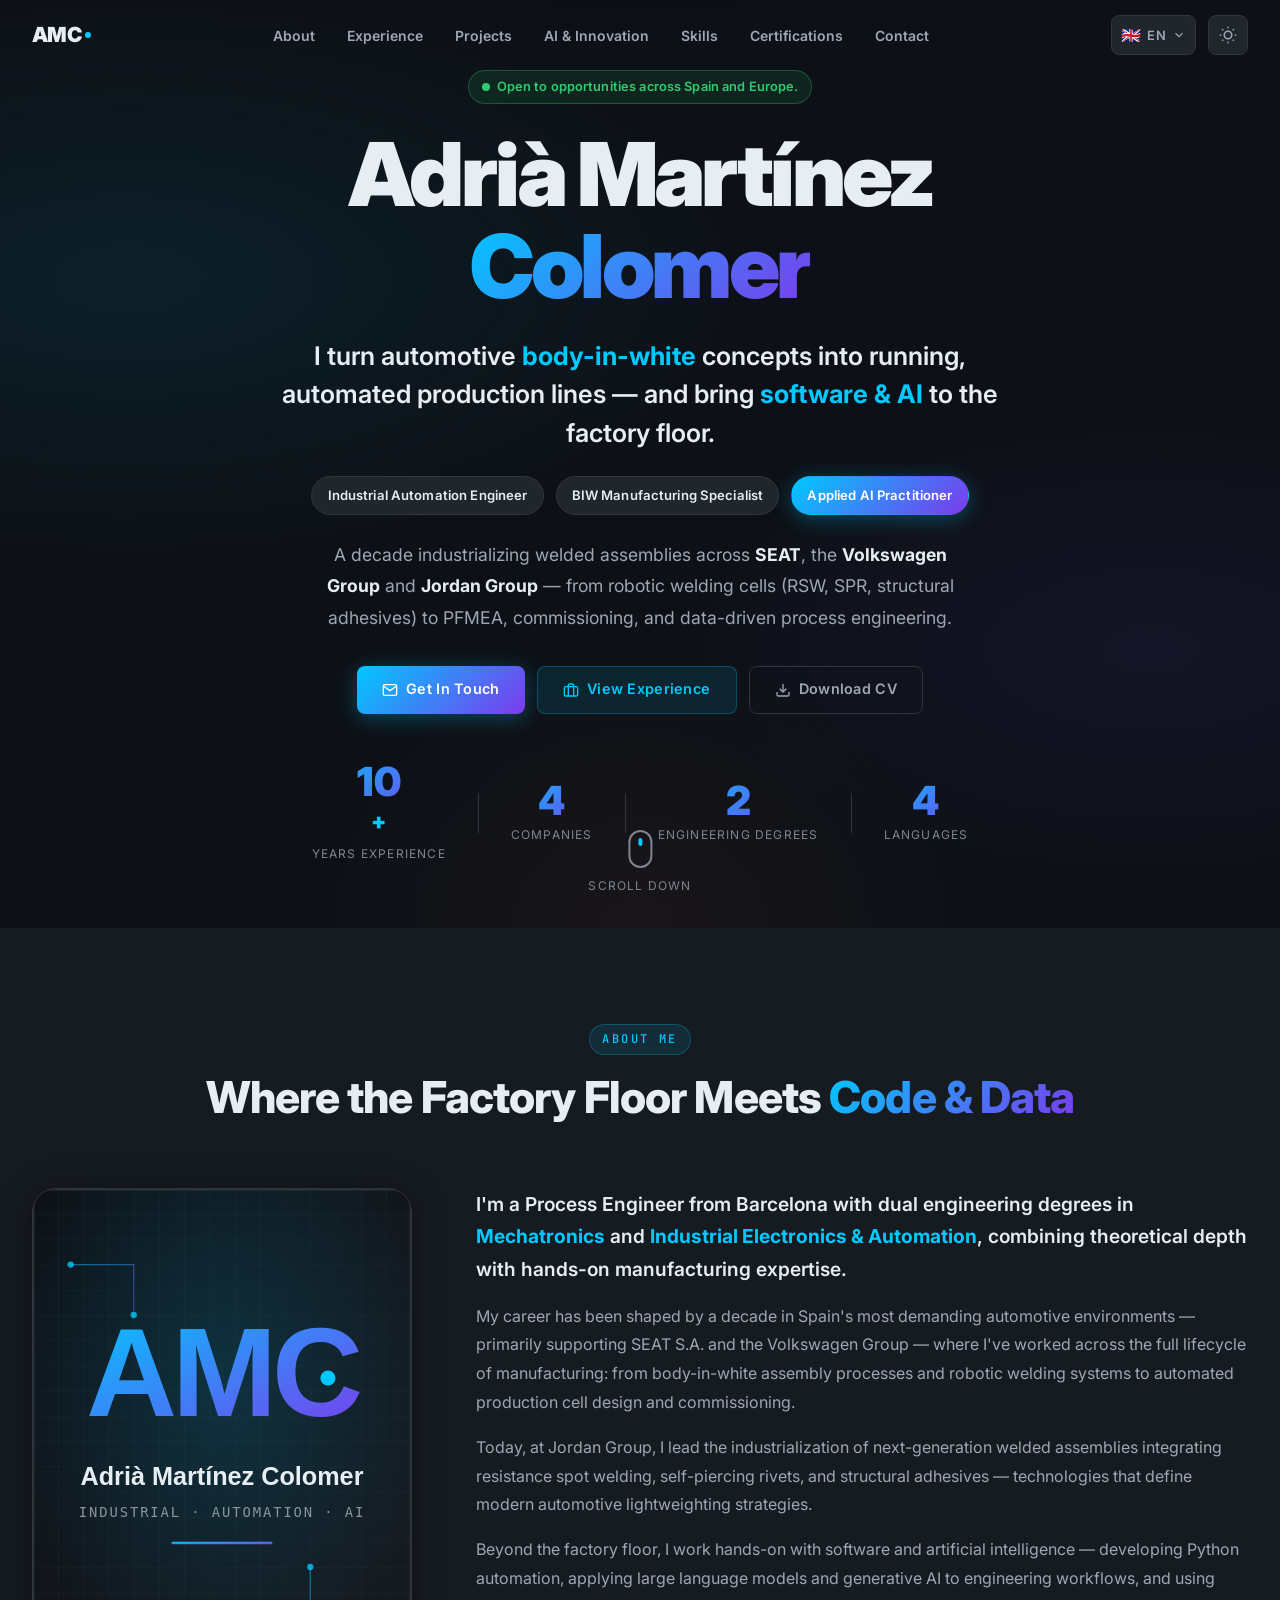
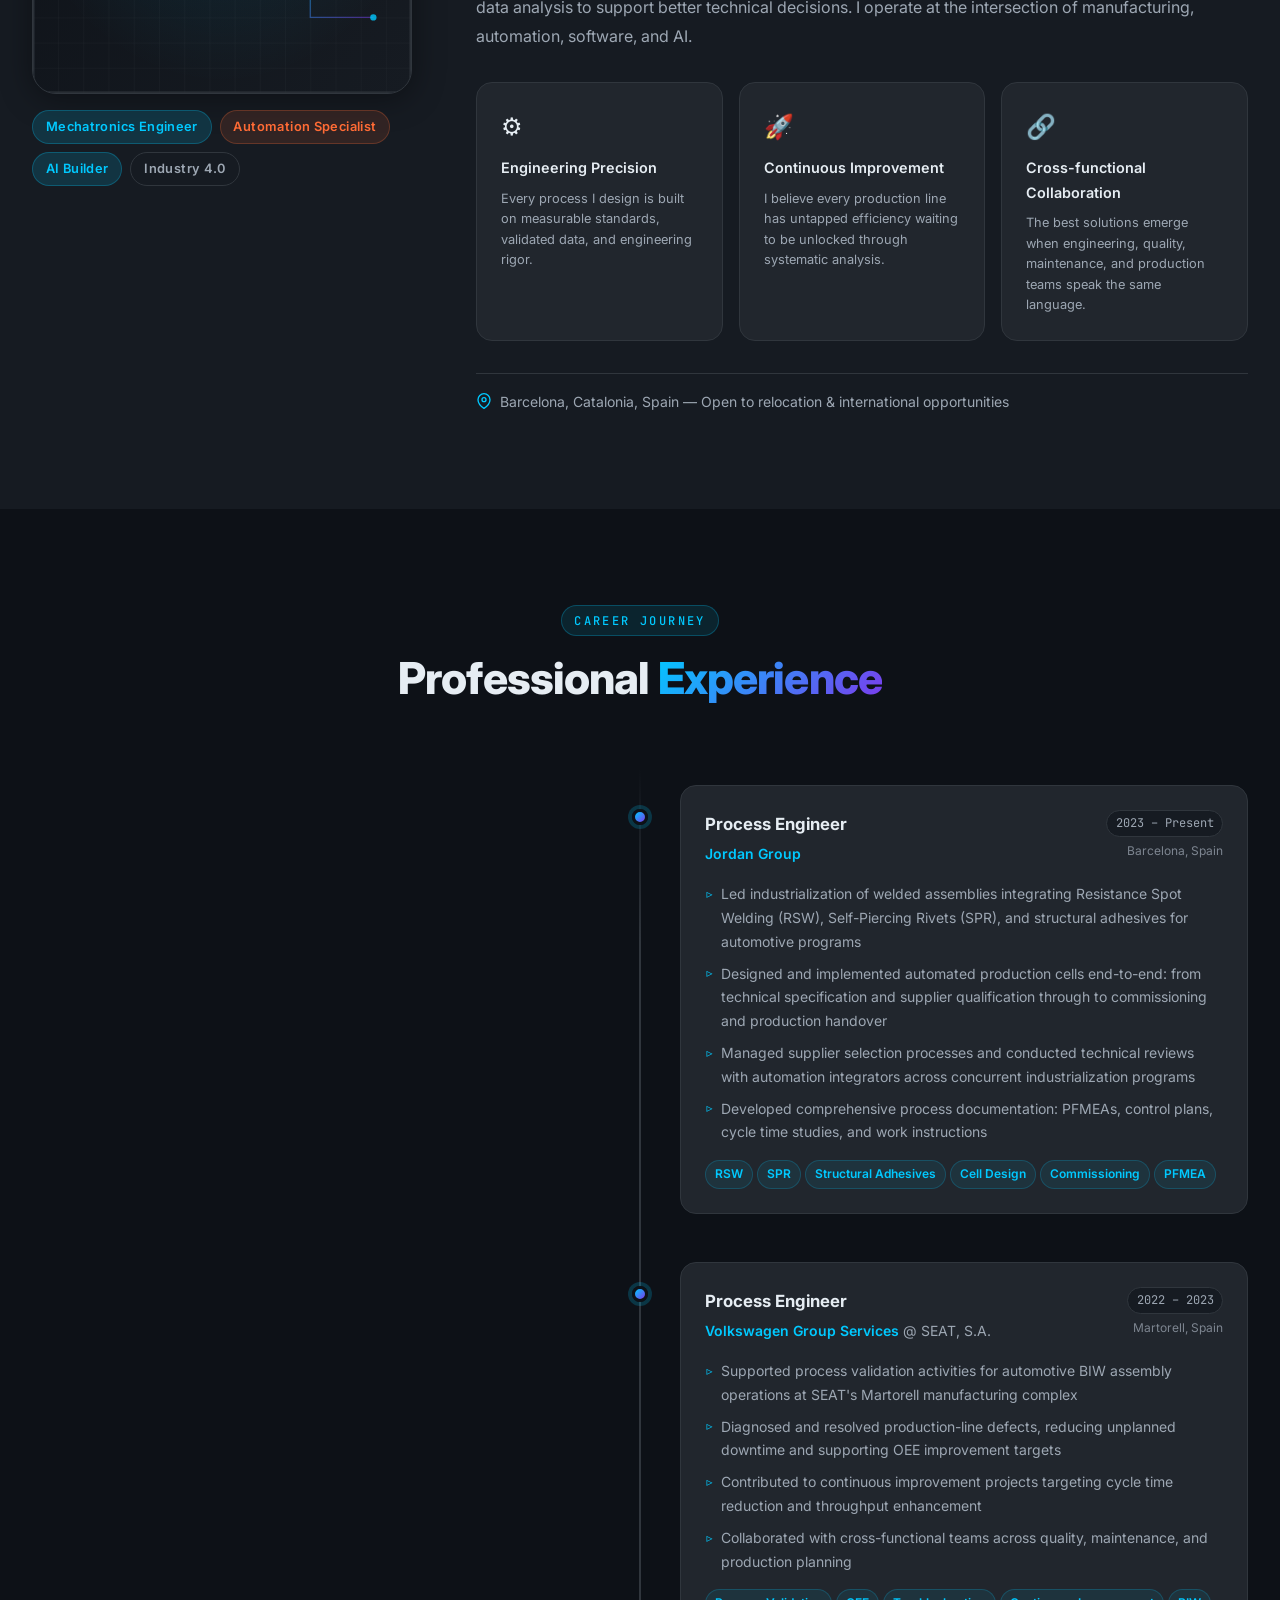
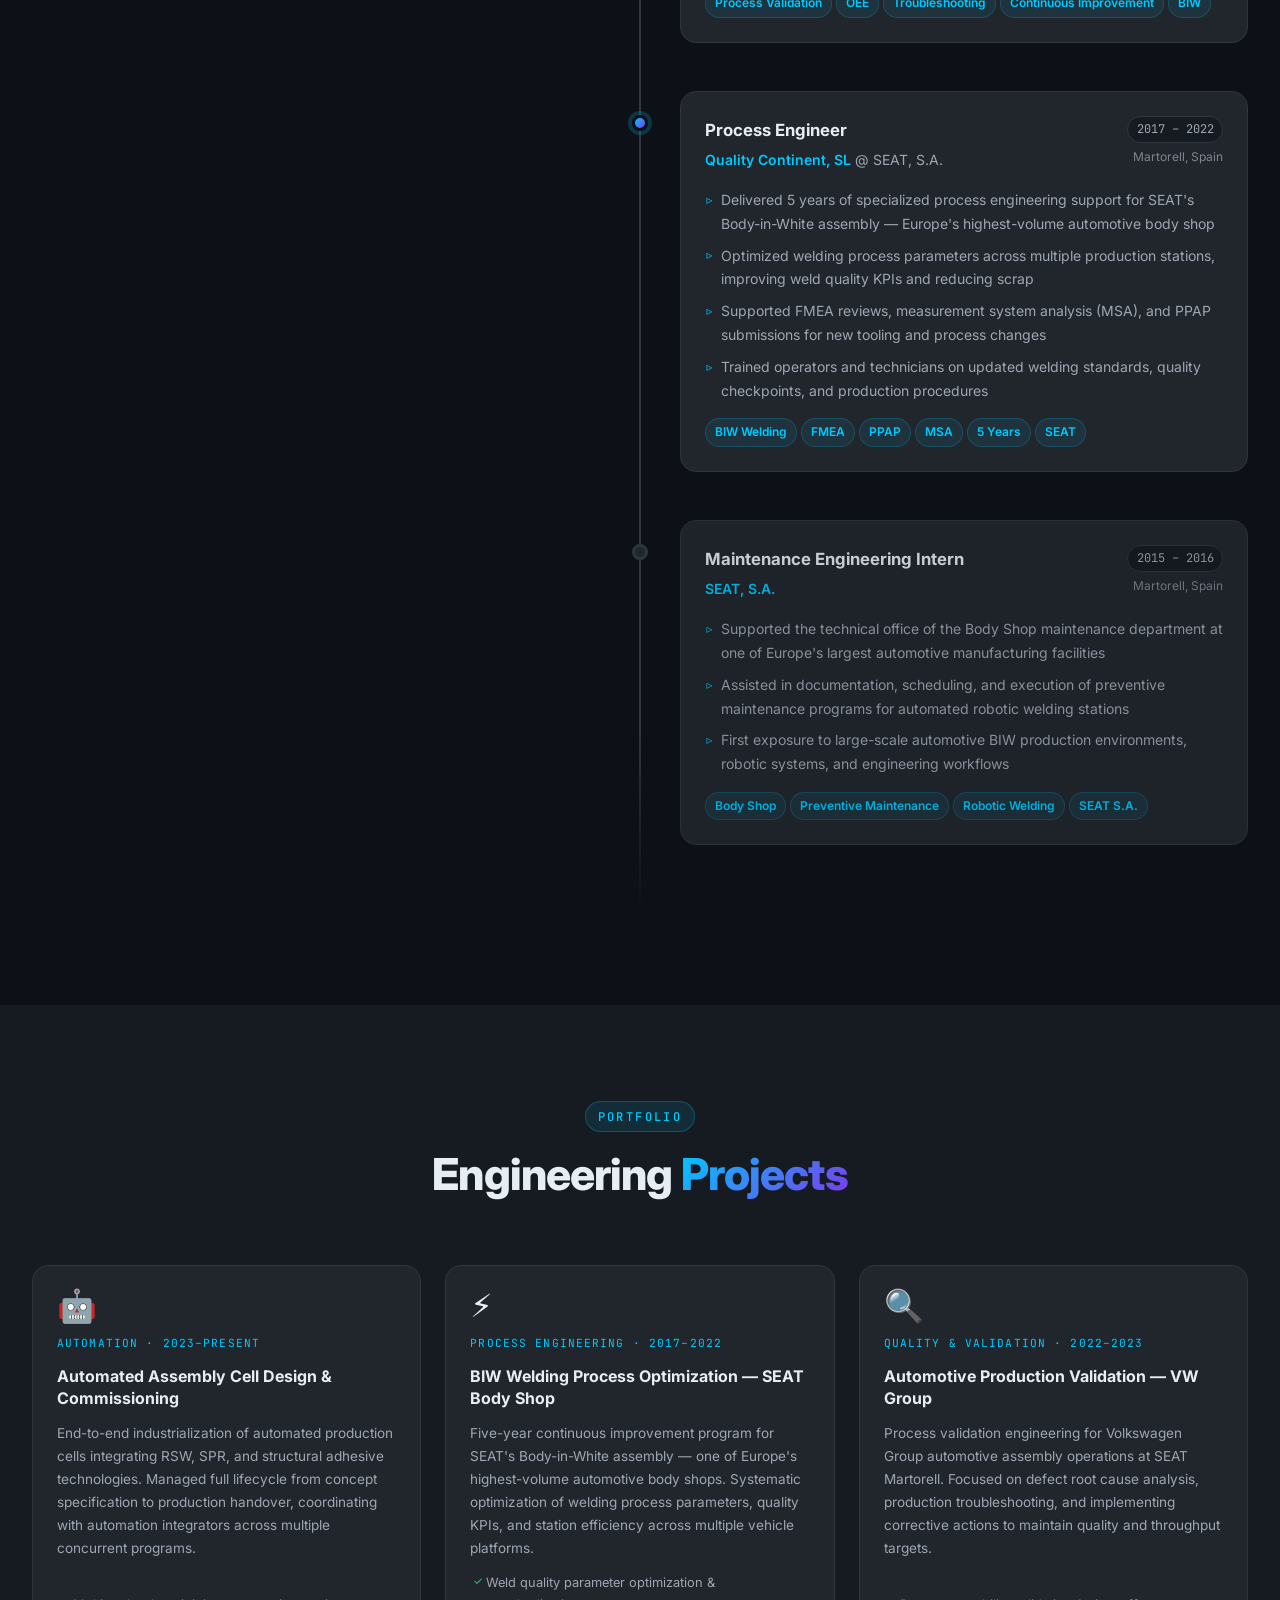
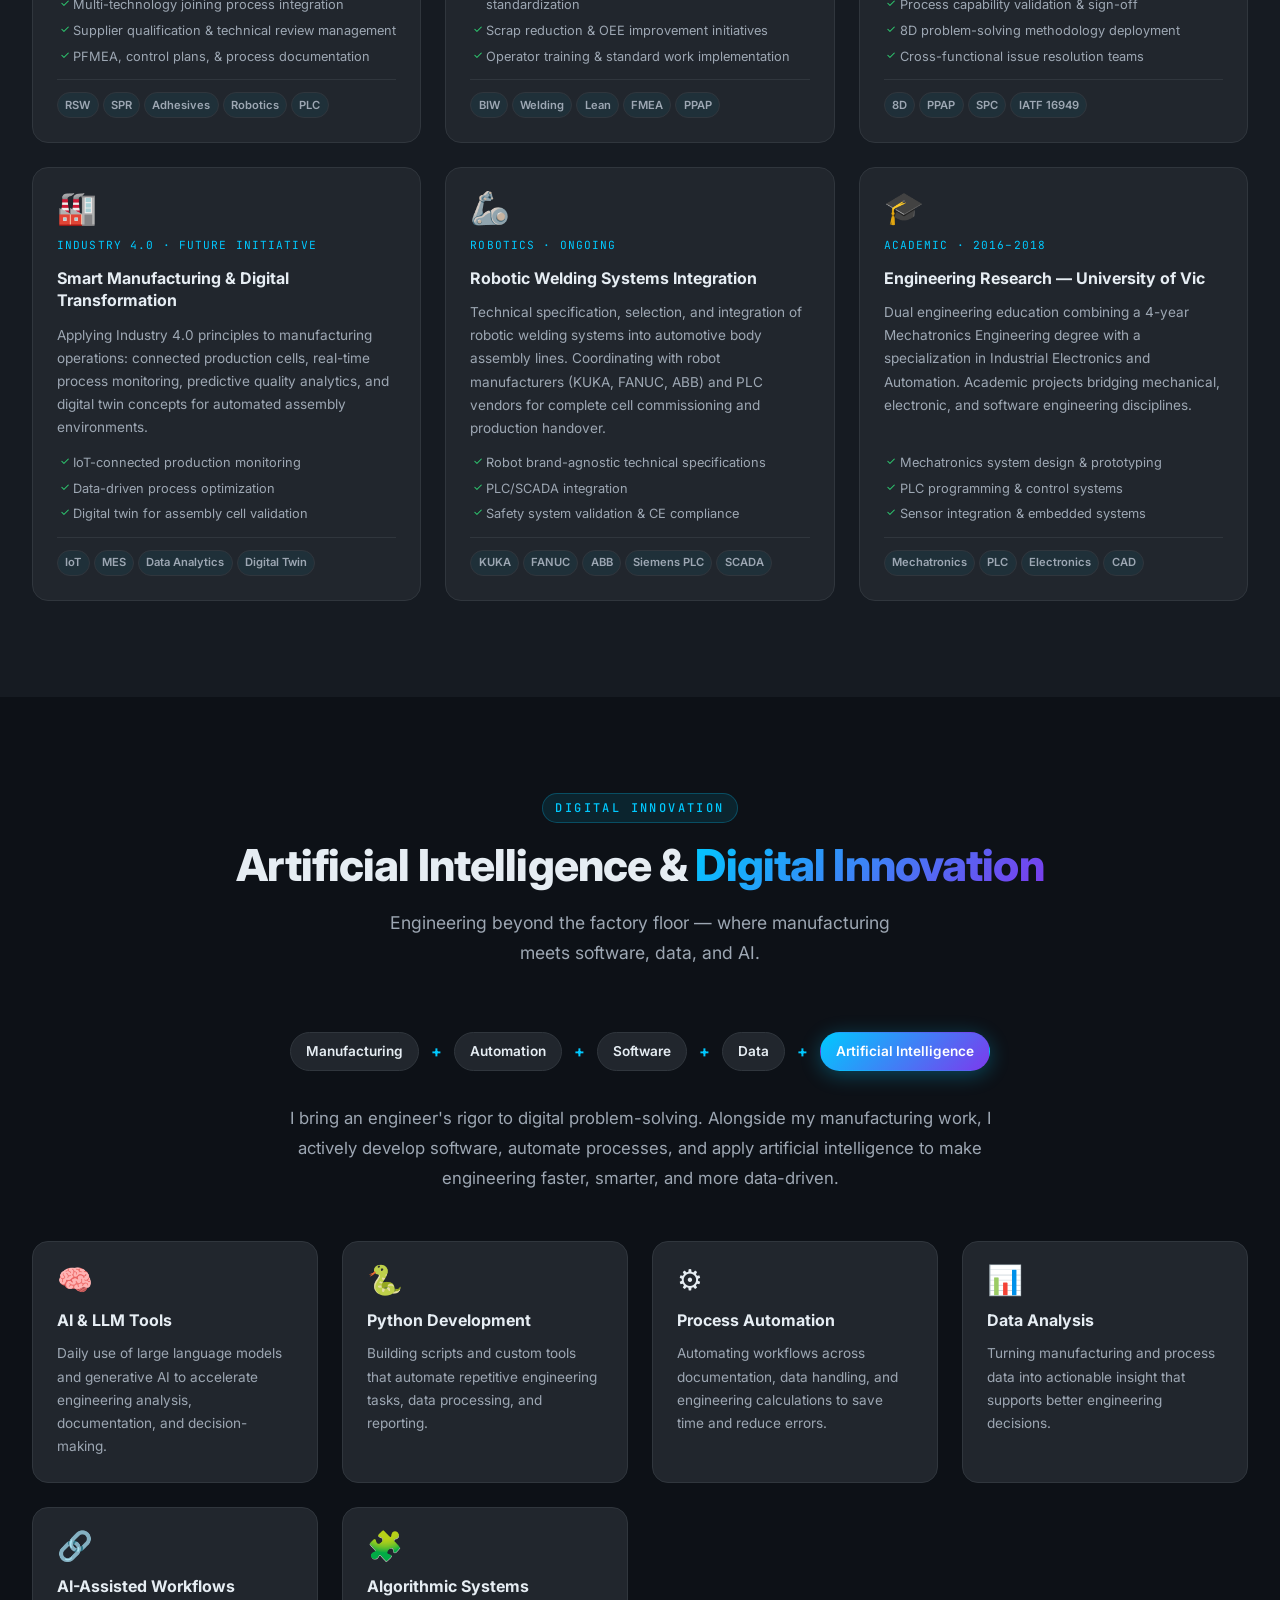
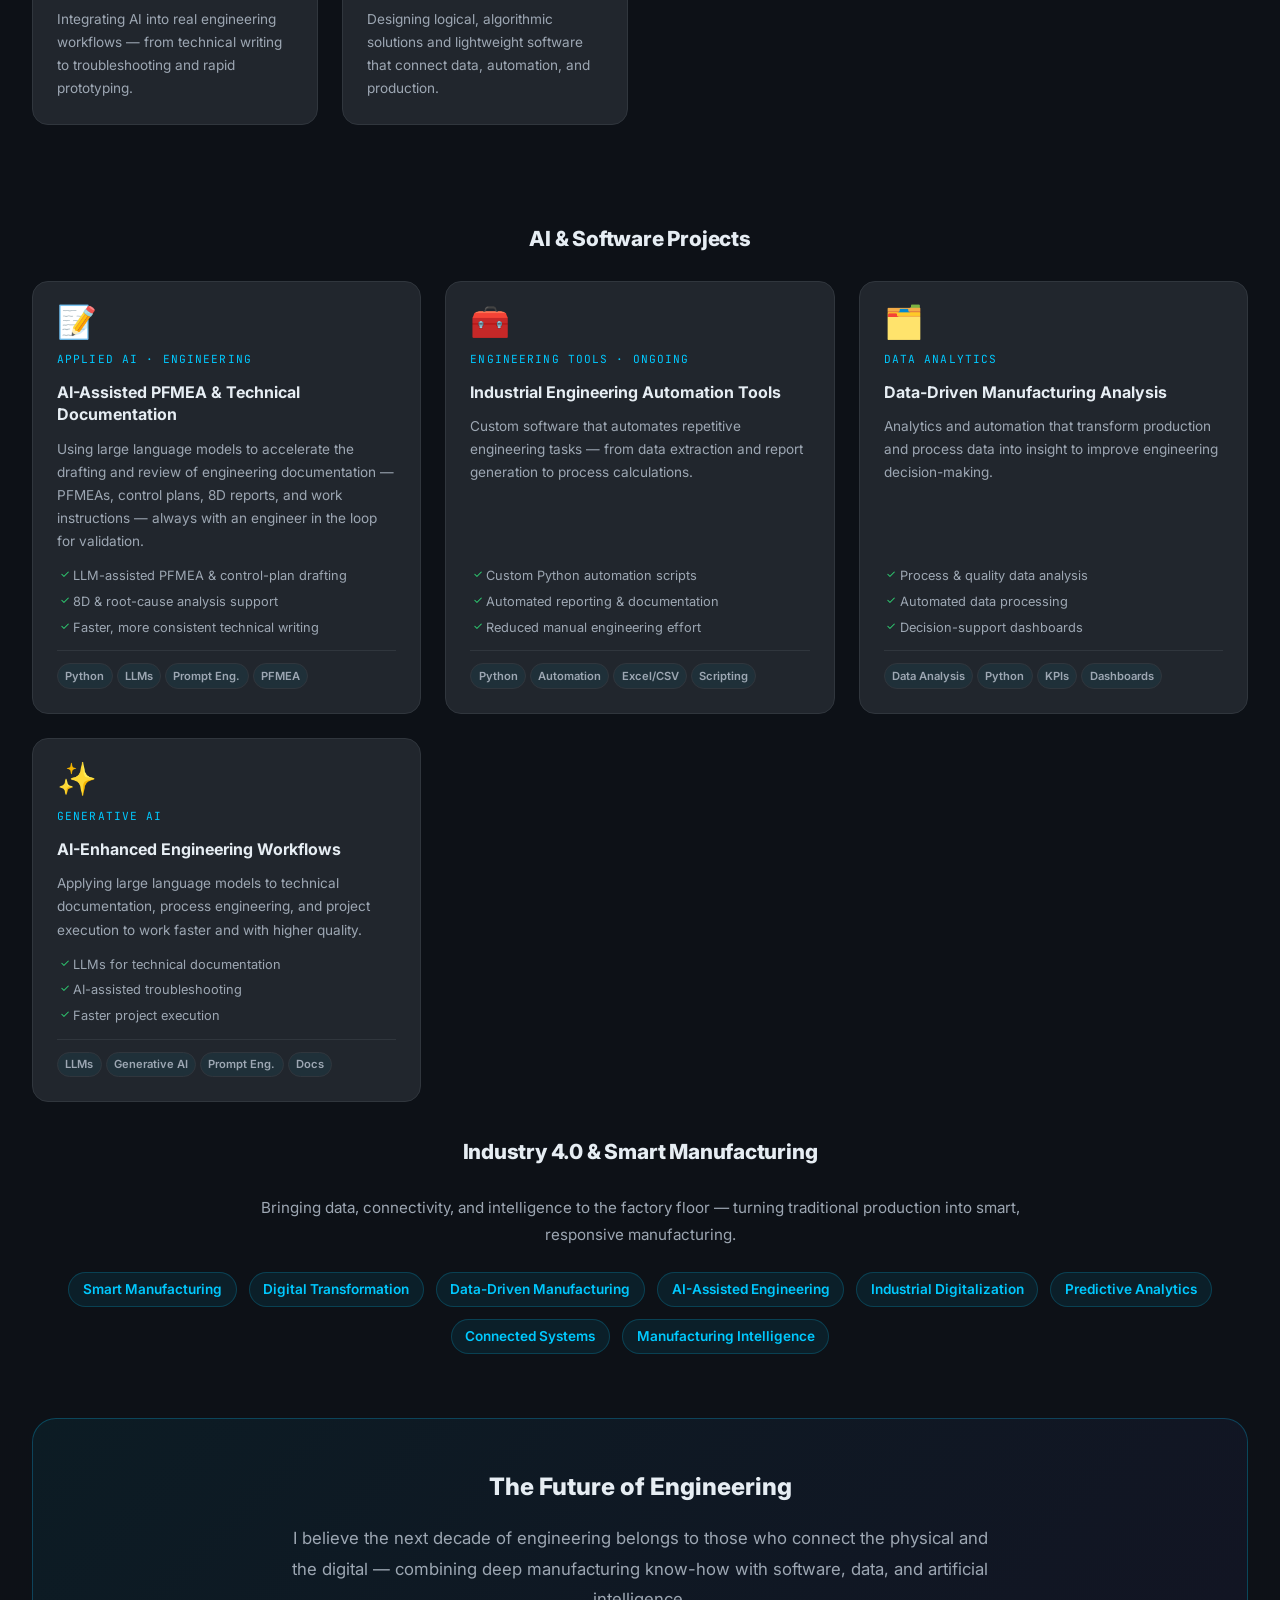
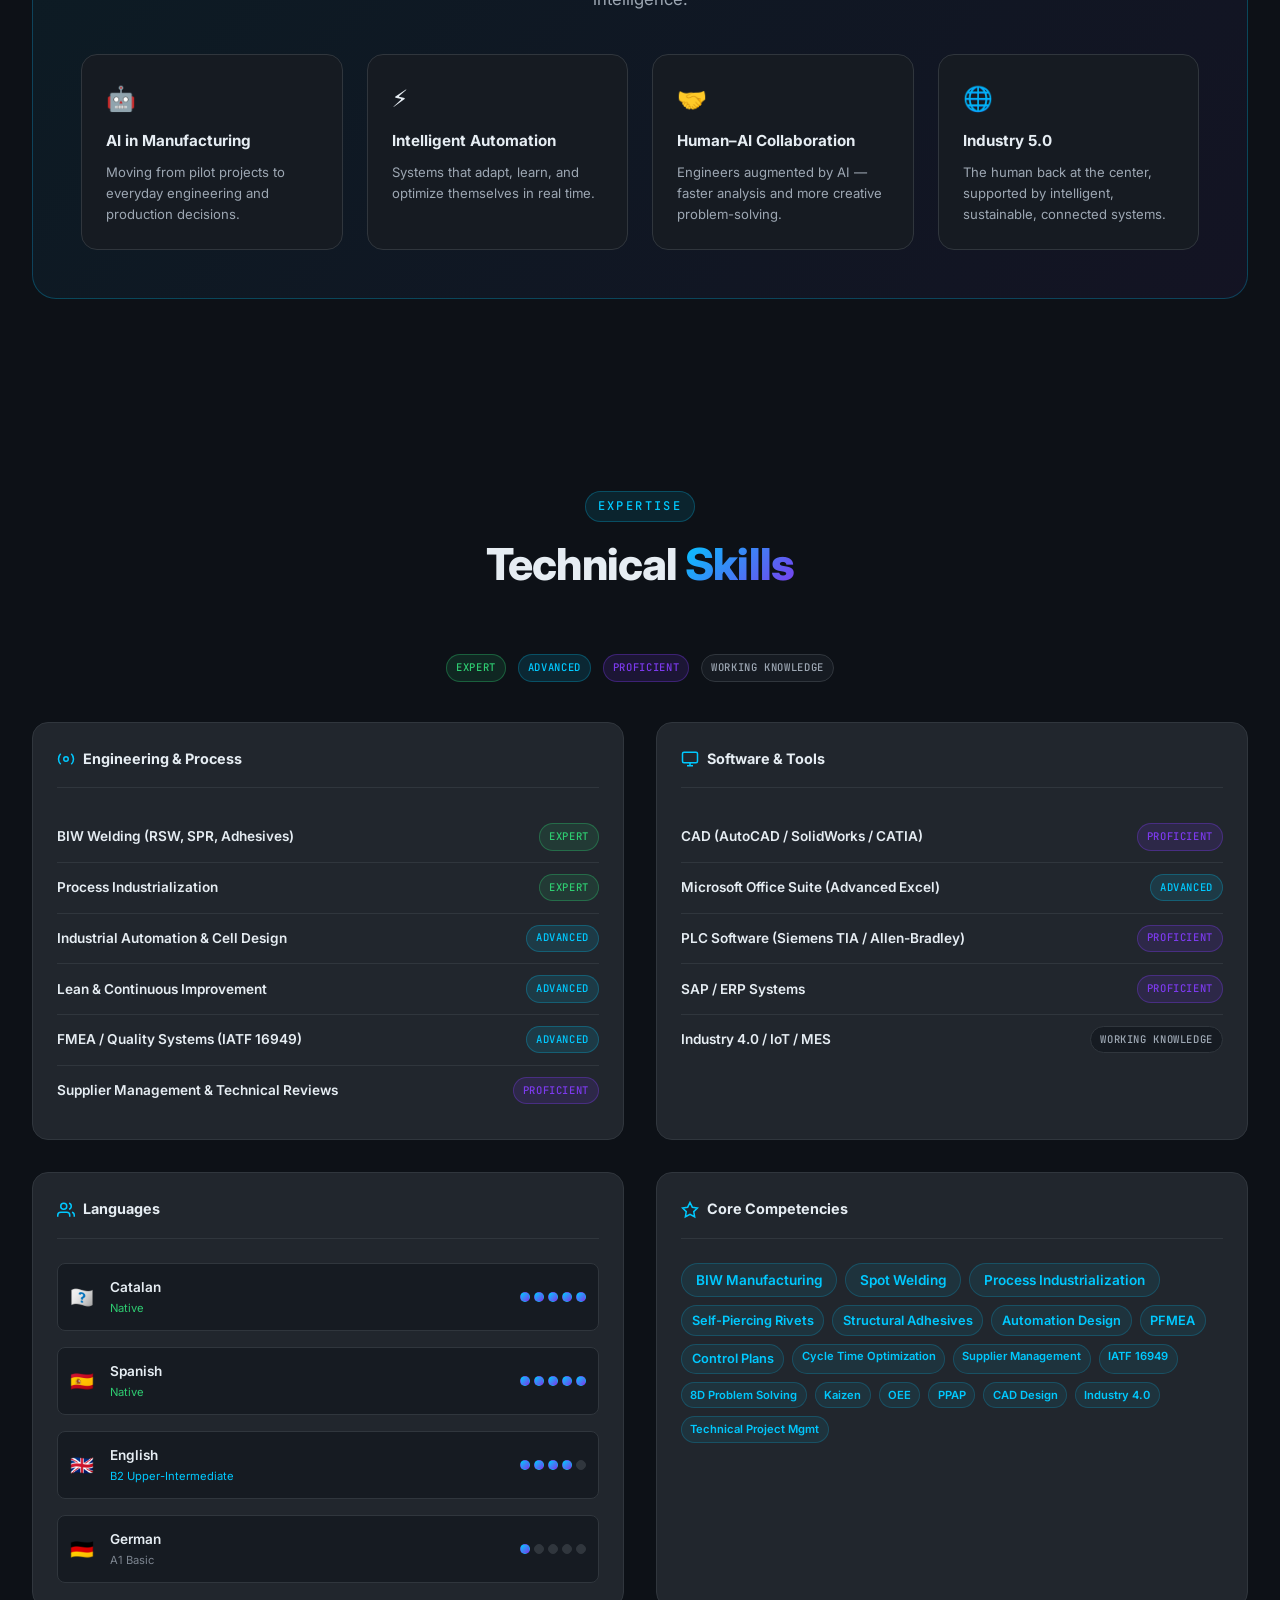
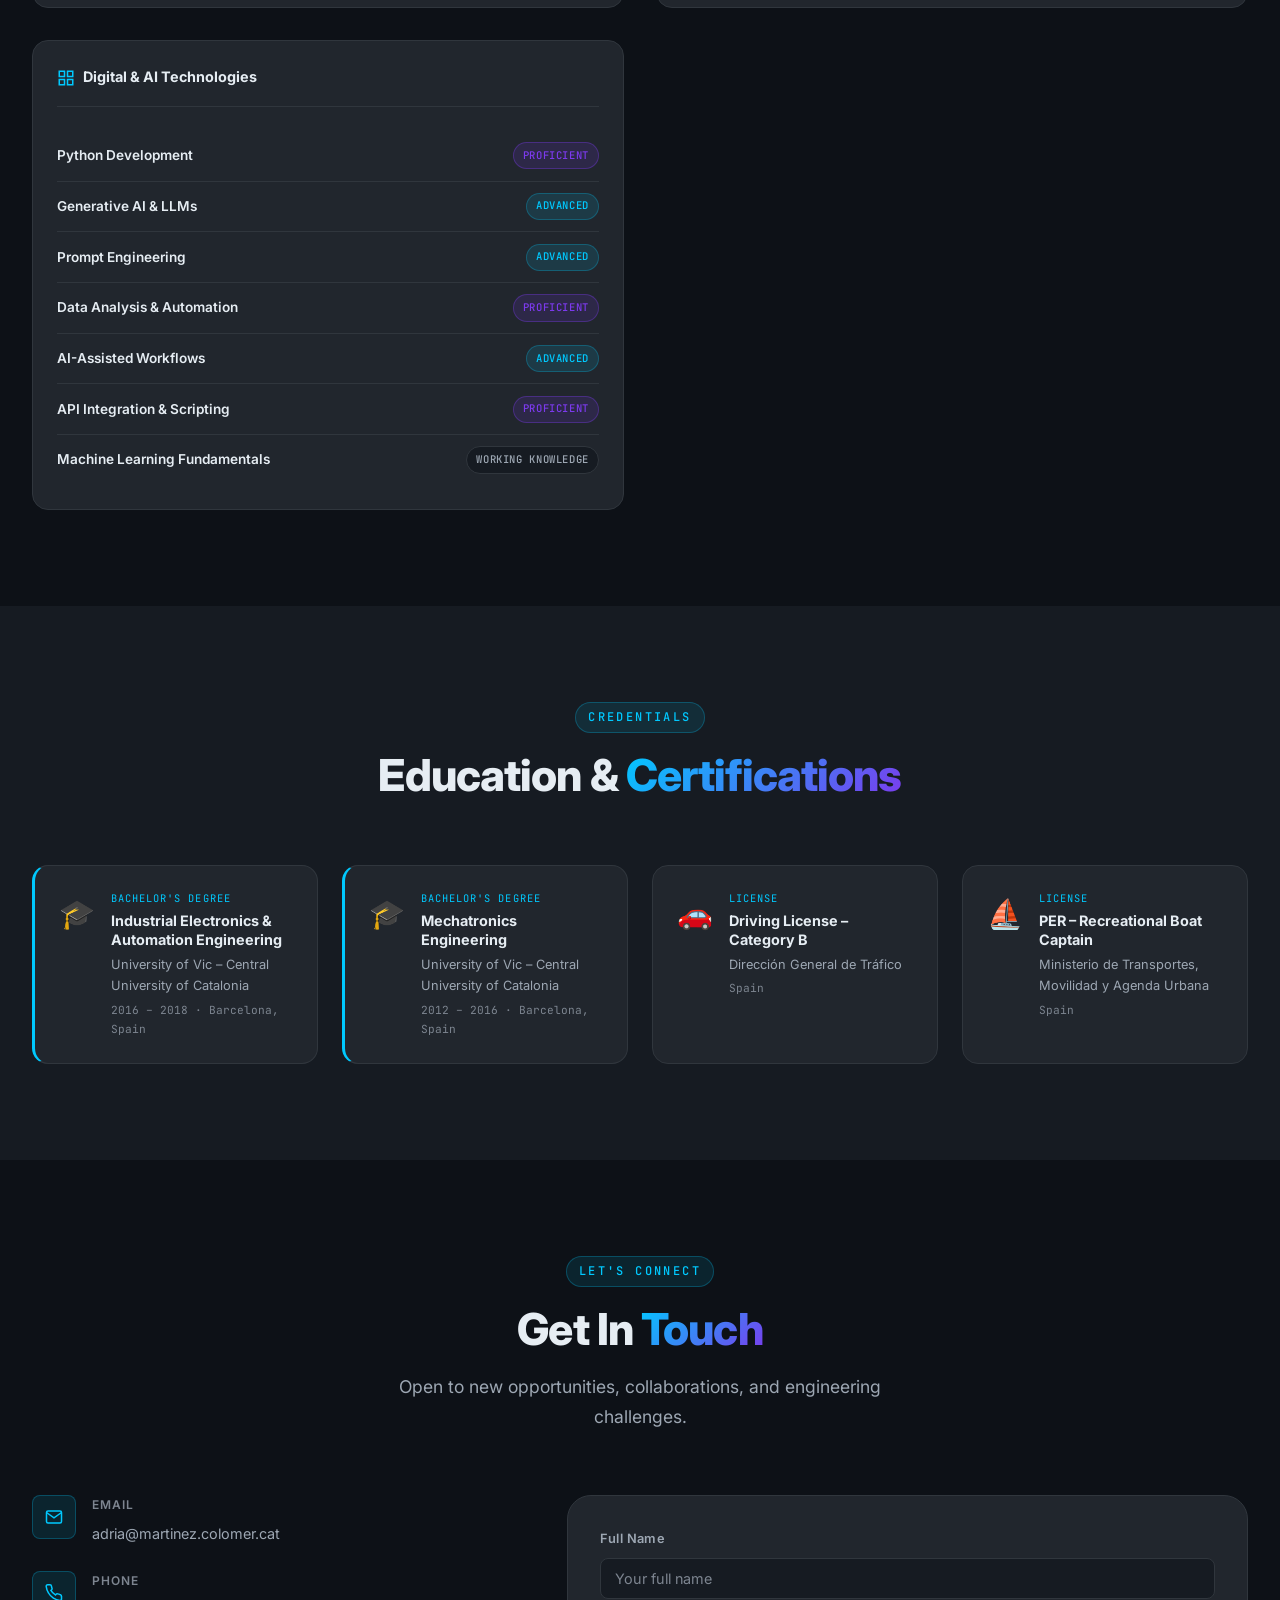
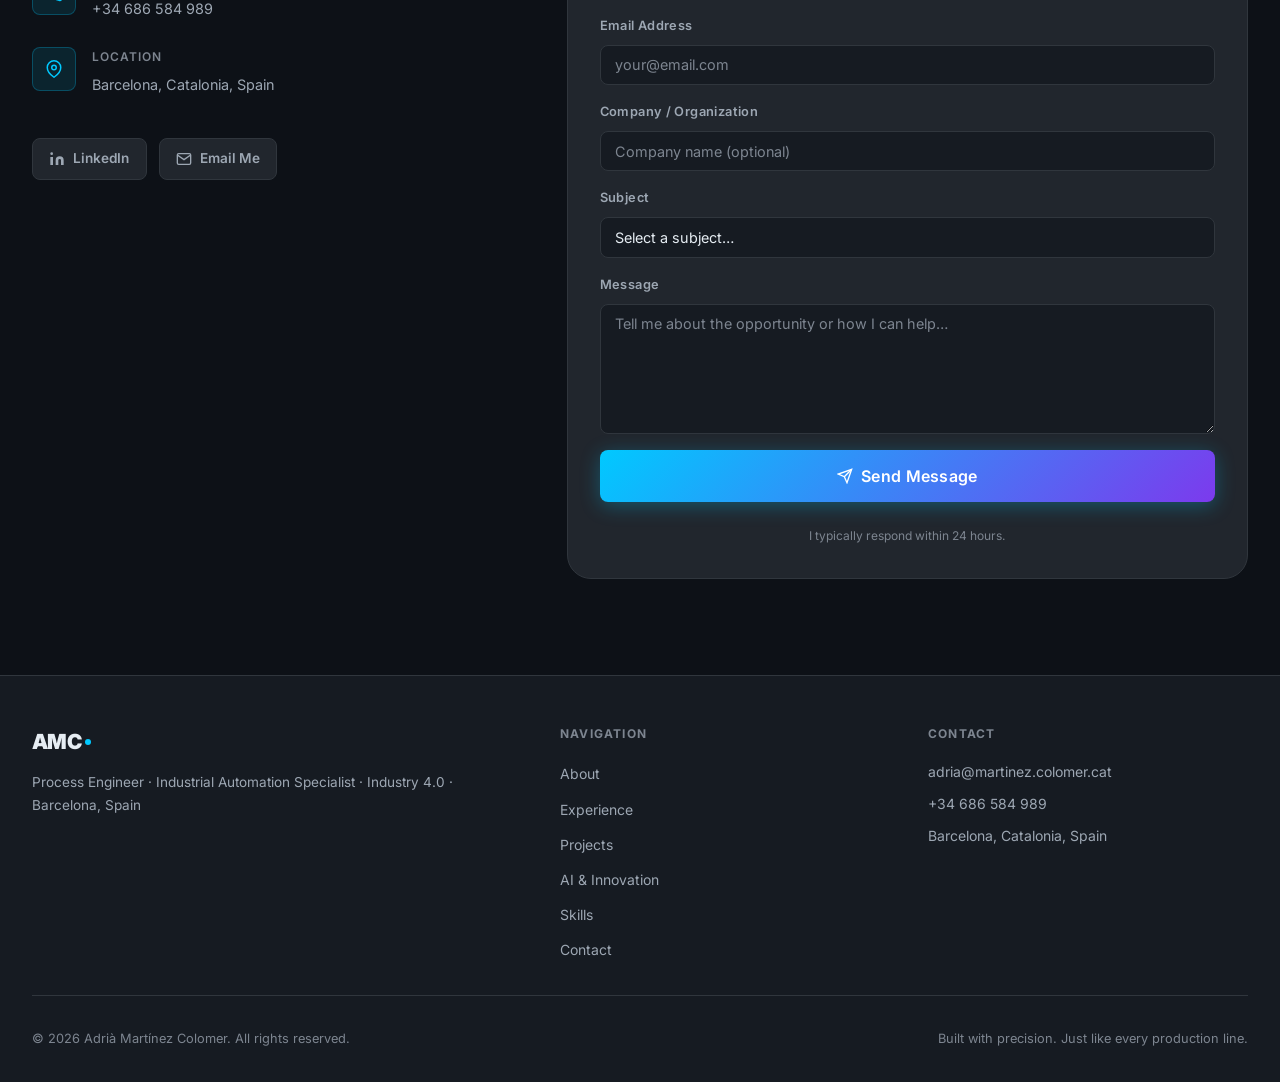
==== index.html @ 403212a5 "Add files via upload" ====
<!DOCTYPE html>
<html lang="en" data-theme="dark" class="i18n-pending">
<head>
  <meta charset="UTF-8" />
  <meta name="viewport" content="width=device-width, initial-scale=1.0" />
  <title data-i18n="meta.title">Adrià Martínez Colomer | Process & Automation Engineer</title>
  <meta name="description" data-i18n-content="meta.description" content="Industrial & automation engineer specialized in automotive BIW manufacturing, process industrialization, and applied AI. 10+ years across SEAT, Volkswagen Group and Jordan Group. Based in Barcelona, Spain." />
  <meta name="author" content="Adrià Martínez Colomer" />
  <meta name="robots" content="index, follow, max-image-preview:large" />
  <meta name="theme-color" content="#0D1117" />
  <link rel="canonical" href="https://amc-engineer.com/" />

  <!-- Favicons & PWA -->
  <link rel="icon" href="/assets/favicon.svg" type="image/svg+xml" />
  <link rel="icon" href="/assets/favicon-32.png" sizes="32x32" type="image/png" />
  <link rel="icon" href="/assets/favicon-16.png" sizes="16x16" type="image/png" />
  <link rel="apple-touch-icon" href="/assets/apple-touch-icon.png" />
  <link rel="manifest" href="/site.webmanifest" />

  <!-- Open Graph -->
  <meta property="og:title" data-i18n-content="meta.ogTitle" content="Adrià Martínez Colomer | Industrial & Automation Engineer · Applied AI" />
  <meta property="og:description" data-i18n-content="meta.ogDescription" content="Engineer at the intersection of automotive BIW manufacturing, industrial automation, and applied AI. 10+ years across SEAT, Volkswagen Group and Jordan Group." />
  <meta property="og:type" content="website" />
  <meta property="og:url" content="https://amc-engineer.com/" />
  <meta property="og:site_name" content="AMC Engineer" />
  <meta property="og:locale" content="en_US" />
  <meta property="og:image" content="https://amc-engineer.com/assets/og-image.png" />
  <meta property="og:image:width" content="1200" />
  <meta property="og:image:height" content="630" />
  <meta property="og:image:alt" content="Adrià Martínez Colomer — Industrial Automation, BIW Manufacturing and Applied AI engineer." />
  <!-- Twitter Card -->
  <meta name="twitter:card" content="summary_large_image" />
  <meta name="twitter:title" data-i18n-content="meta.twitterTitle" content="Adrià Martínez Colomer | Engineering · Automation · Applied AI" />
  <meta name="twitter:description" data-i18n-content="meta.twitterDescription" content="Industrial & Automation Engineer | Applied AI | Industry 4.0 | Barcelona" />
  <meta name="twitter:image" content="https://amc-engineer.com/assets/og-image.png" />

  <!-- hreflang (static, crawlable; kept in sync by i18n.js) -->
  <link rel="alternate" hreflang="en" href="https://amc-engineer.com/?lang=en" />
  <link rel="alternate" hreflang="es" href="https://amc-engineer.com/?lang=es" />
  <link rel="alternate" hreflang="ca" href="https://amc-engineer.com/?lang=ca" />
  <link rel="alternate" hreflang="de" href="https://amc-engineer.com/?lang=de" />
  <link rel="alternate" hreflang="x-default" href="https://amc-engineer.com/" />
  <!-- Anti-flicker: apply saved theme + language guard before first paint -->
  <script>
    (function () {
      try {
        var t = localStorage.getItem('theme');
        if (t) document.documentElement.setAttribute('data-theme', t);
      } catch (e) {}
    })();
  </script>
  <!-- Fonts -->
  <link rel="preconnect" href="https://fonts.googleapis.com" />
  <link rel="preconnect" href="https://fonts.gstatic.com" crossorigin />
  <link href="https://fonts.googleapis.com/css2?family=Inter:wght@400;600;700;800;900&family=JetBrains+Mono:wght@500&display=swap" rel="stylesheet" />
  <!-- Stylesheet -->
  <link rel="stylesheet" href="css/style.css" />

  <!-- Structured Data: Person (Schema.org / JSON-LD) -->
  <script type="application/ld+json">
  {
    "@context": "https://schema.org",
    "@type": "Person",
    "name": "Adrià Martínez Colomer",
    "givenName": "Adrià",
    "familyName": "Martínez Colomer",
    "jobTitle": "Industrial & Automation Engineer",
    "description": "Industrial and automation engineer specialized in automotive body-in-white (BIW) manufacturing, process industrialization, and applied AI.",
    "url": "https://amc-engineer.com/",
    "image": "https://amc-engineer.com/assets/og-image.png",
    "email": "mailto:adria@martinez.colomer.cat",
    "telephone": "+34686584989",
    "address": {
      "@type": "PostalAddress",
      "addressLocality": "Barcelona",
      "addressRegion": "Catalonia",
      "addressCountry": "ES"
    },
    "nationality": "Spanish",
    "alumniOf": {
      "@type": "CollegeOrUniversity",
      "name": "University of Vic – Central University of Catalonia"
    },
    "knowsLanguage": ["ca", "es", "en", "de"],
    "knowsAbout": [
      "BIW Manufacturing", "Resistance Spot Welding", "Self-Piercing Rivets",
      "Structural Adhesives", "Process Industrialization", "Industrial Automation",
      "Production Cell Design & Commissioning", "PFMEA", "IATF 16949", "Lean Manufacturing",
      "Industry 4.0", "Python", "Generative AI", "Large Language Models", "Data Analysis"
    ],
    "worksFor": {
      "@type": "Organization",
      "name": "Jordan Group"
    },
    "sameAs": [
      "https://www.linkedin.com/in/adri%C3%A0-mart%C3%ADnez-i-colomer-8b1340160/"
    ]
  }
  </script>
</head>
<body>

  <a href="#home" class="skip-link" data-i18n="a11y.skip">Skip to main content</a>

  <!-- ═══════════════════════ NAVIGATION ═══════════════════════ -->
  <nav class="nav" id="navbar" role="navigation" aria-label="Main navigation">
    <div class="nav__container">
      <a href="#home" class="nav__logo" aria-label="Home">
        <span class="nav__logo-text">AMC</span>
        <span class="nav__logo-dot"></span>
      </a>
      <ul class="nav__links" id="navLinks" role="list">
        <li><a href="#about" class="nav__link" data-i18n="nav.about">About</a></li>
        <li><a href="#experience" class="nav__link" data-i18n="nav.experience">Experience</a></li>
        <li><a href="#projects" class="nav__link" data-i18n="nav.projects">Projects</a></li>
        <li><a href="#ai" class="nav__link" data-i18n="nav.ai">AI &amp; Innovation</a></li>
        <li><a href="#skills" class="nav__link" data-i18n="nav.skills">Skills</a></li>
        <li><a href="#certifications" class="nav__link" data-i18n="nav.certifications">Certifications</a></li>
        <li><a href="#contact" class="nav__link" data-i18n="nav.contact">Contact</a></li>
      </ul>
      <div class="nav__actions">
        <!-- Language Switcher -->
        <div class="lang-switch" data-lang-switch>
          <button class="lang-switch__btn" data-lang-btn aria-haspopup="listbox" aria-expanded="false" data-i18n-aria-label="nav.langLabel" aria-label="Select language">
            <span class="lang-switch__flag" data-lang-current-flag>🇬🇧</span>
            <span class="lang-switch__short" data-lang-current-code>EN</span>
            <svg class="lang-switch__chevron" xmlns="http://www.w3.org/2000/svg" viewBox="0 0 24 24" fill="none" stroke="currentColor" stroke-width="2"><polyline points="6 9 12 15 18 9"/></svg>
          </button>
          <ul class="lang-switch__menu" data-lang-menu role="listbox" aria-label="Language options"></ul>
        </div>
        <button class="theme-toggle" id="themeToggle" data-i18n-aria-label="nav.themeToggle" aria-label="Toggle dark/light mode" data-i18n-title="nav.themeToggle" title="Toggle theme">
          <svg class="icon-sun" xmlns="http://www.w3.org/2000/svg" viewBox="0 0 24 24" fill="none" stroke="currentColor" stroke-width="2"><circle cx="12" cy="12" r="5"/><line x1="12" y1="1" x2="12" y2="3"/><line x1="12" y1="21" x2="12" y2="23"/><line x1="4.22" y1="4.22" x2="5.64" y2="5.64"/><line x1="18.36" y1="18.36" x2="19.78" y2="19.78"/><line x1="1" y1="12" x2="3" y2="12"/><line x1="21" y1="12" x2="23" y2="12"/><line x1="4.22" y1="19.78" x2="5.64" y2="18.36"/><line x1="18.36" y1="5.64" x2="19.78" y2="4.22"/></svg>
          <svg class="icon-moon" xmlns="http://www.w3.org/2000/svg" viewBox="0 0 24 24" fill="none" stroke="currentColor" stroke-width="2"><path d="M21 12.79A9 9 0 1 1 11.21 3 7 7 0 0 0 21 12.79z"/></svg>
        </button>
        <button class="nav__hamburger" id="hamburger" data-i18n-aria-label="nav.menuToggle" aria-label="Toggle mobile menu" aria-expanded="false">
          <span></span><span></span><span></span>
        </button>
      </div>
    </div>
  </nav>

  <main id="main">

  <!-- ═══════════════════════ HERO ═══════════════════════ -->
  <section id="home" class="hero" aria-label="Introduction">
    <div class="hero__bg-canvas" id="heroCanvas"></div>
    <div class="hero__content">
      <div class="hero__banner animate-fade-up" data-delay="0">
        <span class="hero__banner-dot"></span>
        <span data-i18n="hero.banner">Open to opportunities across Spain and Europe.</span>
      </div>
      <h1 class="hero__name animate-fade-up" data-delay="100">Adrià Martínez<br /><span class="gradient-text">Colomer</span></h1>
      <p class="hero__headline animate-fade-up" data-delay="200" data-i18n="hero.headline" data-i18n-html>
        I turn automotive <strong>body-in-white</strong> concepts into running, automated production lines —
        and bring <strong>software &amp; AI</strong> to the factory floor.
      </p>
      <div class="hero__pillars animate-fade-up" data-delay="300" role="list" aria-label="Core specializations">
        <span class="hero__pillar" role="listitem" data-i18n="hero.pillars.0">Industrial Automation Engineer</span>
        <span class="hero__pillar" role="listitem" data-i18n="hero.pillars.1">BIW Manufacturing Specialist</span>
        <span class="hero__pillar hero__pillar--accent" role="listitem" data-i18n="hero.pillars.2">Applied AI Practitioner</span>
      </div>
      <p class="hero__description animate-fade-up" data-delay="380" data-i18n="hero.description" data-i18n-html>
        A decade industrializing welded assemblies across <strong>SEAT</strong>, the <strong>Volkswagen Group</strong>
        and <strong>Jordan Group</strong> — from robotic welding cells (RSW, SPR, structural adhesives) to
        PFMEA, commissioning, and data-driven process engineering.
      </p>
      <div class="hero__cta animate-fade-up" data-delay="460">
        <a href="#contact" class="btn btn--primary">
          <svg xmlns="http://www.w3.org/2000/svg" viewBox="0 0 24 24" fill="none" stroke="currentColor" stroke-width="2" aria-hidden="true"><path d="M4 4h16c1.1 0 2 .9 2 2v12c0 1.1-.9 2-2 2H4c-1.1 0-2-.9-2-2V6c0-1.1.9-2 2-2z"/><polyline points="22,6 12,13 2,6"/></svg>
          <span data-i18n="hero.ctaContact">Get In Touch</span>
        </a>
        <a href="#experience" class="btn btn--secondary">
          <svg xmlns="http://www.w3.org/2000/svg" viewBox="0 0 24 24" fill="none" stroke="currentColor" stroke-width="2" aria-hidden="true"><rect x="2" y="7" width="20" height="14" rx="2" ry="2"/><path d="M16 21V5a2 2 0 0 0-2-2h-4a2 2 0 0 0-2 2v16"/></svg>
          <span data-i18n="hero.ctaExperience">View Experience</span>
        </a>
        <a href="cv/CV_EN_Adria_Martinez_Colomer.docx" class="btn btn--outline" data-i18n-href="hero.cvHref" download>
          <svg xmlns="http://www.w3.org/2000/svg" viewBox="0 0 24 24" fill="none" stroke="currentColor" stroke-width="2" aria-hidden="true"><path d="M21 15v4a2 2 0 0 1-2 2H5a2 2 0 0 1-2-2v-4"/><polyline points="7 10 12 15 17 10"/><line x1="12" y1="15" x2="12" y2="3"/></svg>
          <span data-i18n="hero.ctaCV">Download CV</span>
        </a>
      </div>
      <div class="hero__stats animate-fade-up" data-delay="560">
        <div class="stat">
          <span class="stat__number" data-target="10">0</span><span class="stat__plus">+</span>
          <span class="stat__label" data-i18n="hero.statYears">Years Experience</span>
        </div>
        <div class="stat__divider"></div>
        <div class="stat">
          <span class="stat__number" data-target="4">0</span>
          <span class="stat__label" data-i18n="hero.statCompanies">Companies</span>
        </div>
        <div class="stat__divider"></div>
        <div class="stat">
          <span class="stat__number" data-target="2">0</span>
          <span class="stat__label" data-i18n="hero.statDegrees">Engineering Degrees</span>
        </div>
        <div class="stat__divider"></div>
        <div class="stat">
          <span class="stat__number" data-target="4">0</span>
          <span class="stat__label" data-i18n="hero.statLanguages">Languages</span>
        </div>
      </div>
    </div>
    <div class="hero__scroll-indicator">
      <a href="#about" aria-label="Scroll to About section">
        <div class="scroll-mouse"><div class="scroll-wheel"></div></div>
        <span data-i18n="hero.scroll">Scroll Down</span>
      </a>
    </div>
  </section>

  <!-- ═══════════════════════ ABOUT ═══════════════════════ -->
  <section id="about" class="section about" aria-labelledby="about-title">
    <div class="container">
      <div class="section__header reveal">
        <span class="section__label" data-i18n="about.label">About Me</span>
        <h2 class="section__title" id="about-title" data-i18n="about.title" data-i18n-html>Where the Factory Floor Meets <span class="gradient-text">Code &amp; Data</span></h2>
      </div>
      <div class="about__grid">
        <div class="about__image-wrapper reveal">
          <div class="about__image">
            <!-- Drop-in: replace the line below with a real headshot, e.g.
                 <img src="assets/adria.jpg" alt="Adrià Martínez Colomer" class="about__photo" width="600" height="800" /> -->
            <img src="assets/avatar.svg" alt="Adrià Martínez Colomer — Industrial, Automation & AI engineer" class="about__photo" width="600" height="800" loading="lazy" />
          </div>
          <div class="about__badges">
            <div class="badge badge--accent" data-i18n="about.badge1">Mechatronics Engineer</div>
            <div class="badge badge--secondary" data-i18n="about.badge2">Automation Specialist</div>
            <div class="badge badge--accent" data-i18n="about.badge4">AI Builder</div>
            <div class="badge badge--outline" data-i18n="about.badge3">Industry 4.0</div>
          </div>
        </div>
        <div class="about__content reveal">
          <p class="about__lead" data-i18n="about.lead" data-i18n-html>
            I'm a Process Engineer from Barcelona with dual engineering degrees in <strong>Mechatronics</strong> and <strong>Industrial Electronics &amp; Automation</strong>, combining theoretical depth with hands-on manufacturing expertise.
          </p>
          <p class="about__text" data-i18n="about.text1">
            My career has been shaped by a decade in Spain's most demanding automotive environments — primarily supporting SEAT S.A. and the Volkswagen Group — where I've worked across the full lifecycle of manufacturing: from body-in-white assembly processes and robotic welding systems to automated production cell design and commissioning.
          </p>
          <p class="about__text" data-i18n="about.text2">
            Today, at Jordan Group, I lead the industrialization of next-generation welded assemblies integrating resistance spot welding, self-piercing rivets, and structural adhesives — technologies that define modern automotive lightweighting strategies.
          </p>
          <p class="about__text" data-i18n="about.text3">
            Beyond the factory floor, I work hands-on with software and artificial intelligence — developing Python automation, applying large language models and generative AI to engineering workflows, and using data analysis to support better technical decisions. I operate at the intersection of manufacturing, automation, software, and AI.
          </p>
          <div class="about__values">
            <div class="value-card">
              <span class="value-card__icon">⚙️</span>
              <h3 data-i18n="about.v1t">Engineering Precision</h3>
              <p data-i18n="about.v1p">Every process I design is built on measurable standards, validated data, and engineering rigor.</p>
            </div>
            <div class="value-card">
              <span class="value-card__icon">🚀</span>
              <h3 data-i18n="about.v2t">Continuous Improvement</h3>
              <p data-i18n="about.v2p">I believe every production line has untapped efficiency waiting to be unlocked through systematic analysis.</p>
            </div>
            <div class="value-card">
              <span class="value-card__icon">🔗</span>
              <h3 data-i18n="about.v3t">Cross-functional Collaboration</h3>
              <p data-i18n="about.v3p">The best solutions emerge when engineering, quality, maintenance, and production teams speak the same language.</p>
            </div>
          </div>
          <div class="about__location">
            <svg xmlns="http://www.w3.org/2000/svg" viewBox="0 0 24 24" fill="none" stroke="currentColor" stroke-width="2"><path d="M21 10c0 7-9 13-9 13s-9-6-9-13a9 9 0 0 1 18 0z"/><circle cx="12" cy="10" r="3"/></svg>
            <span data-i18n="about.location">Barcelona, Catalonia, Spain — Open to relocation & international opportunities</span>
          </div>
        </div>
      </div>
    </div>
  </section>

  <!-- ═══════════════════════ EXPERIENCE ═══════════════════════ -->
  <section id="experience" class="section experience" aria-labelledby="experience-title">
    <div class="container">
      <div class="section__header reveal">
        <span class="section__label" data-i18n="exp.label">Career Journey</span>
        <h2 class="section__title" id="experience-title" data-i18n="exp.title" data-i18n-html>Professional <span class="gradient-text">Experience</span></h2>
      </div>
      <div class="timeline">

        <div class="timeline__item timeline__item--left reveal">
          <div class="timeline__dot"></div>
          <div class="timeline__card">
            <div class="timeline__card-header">
              <div>
                <h3 class="timeline__role" data-i18n="exp.jobs.0.role">Process Engineer</h3>
                <p class="timeline__company"><span data-i18n="exp.jobs.0.company">Jordan Group</span></p>
              </div>
              <div class="timeline__meta">
                <span class="timeline__date" data-i18n="exp.jobs.0.dates">2023 – Present</span>
                <span class="timeline__location" data-i18n="exp.jobs.0.location">Barcelona, Spain</span>
              </div>
            </div>
            <ul class="timeline__achievements">
              <li data-i18n="exp.jobs.0.bullets.0">Led industrialization of welded assemblies integrating Resistance Spot Welding (RSW), Self-Piercing Rivets (SPR), and structural adhesives for automotive programs</li>
              <li data-i18n="exp.jobs.0.bullets.1">Designed and implemented automated production cells end-to-end: from technical specification and supplier qualification through to commissioning and production handover</li>
              <li data-i18n="exp.jobs.0.bullets.2">Managed supplier selection processes and conducted technical reviews with automation integrators across concurrent industrialization programs</li>
              <li data-i18n="exp.jobs.0.bullets.3">Developed comprehensive process documentation: PFMEAs, control plans, cycle time studies, and work instructions</li>
            </ul>
            <div class="timeline__tags">
              <span class="tag" data-i18n="exp.jobs.0.tags.0">RSW</span><span class="tag" data-i18n="exp.jobs.0.tags.1">SPR</span><span class="tag" data-i18n="exp.jobs.0.tags.2">Structural Adhesives</span>
              <span class="tag" data-i18n="exp.jobs.0.tags.3">Cell Design</span><span class="tag" data-i18n="exp.jobs.0.tags.4">Commissioning</span><span class="tag" data-i18n="exp.jobs.0.tags.5">PFMEA</span>
            </div>
          </div>
        </div>

        <div class="timeline__item timeline__item--right reveal">
          <div class="timeline__dot"></div>
          <div class="timeline__card">
            <div class="timeline__card-header">
              <div>
                <h3 class="timeline__role" data-i18n="exp.jobs.1.role">Process Engineer</h3>
                <p class="timeline__company"><span data-i18n="exp.jobs.1.company">Volkswagen Group Services</span> <span class="timeline__client" data-i18n="exp.jobs.1.client">@ SEAT, S.A.</span></p>
              </div>
              <div class="timeline__meta">
                <span class="timeline__date" data-i18n="exp.jobs.1.dates">2022 – 2023</span>
                <span class="timeline__location" data-i18n="exp.jobs.1.location">Martorell, Spain</span>
              </div>
            </div>
            <ul class="timeline__achievements">
              <li data-i18n="exp.jobs.1.bullets.0">Supported process validation activities for automotive BIW assembly operations at SEAT's Martorell manufacturing complex</li>
              <li data-i18n="exp.jobs.1.bullets.1">Diagnosed and resolved production-line defects, reducing unplanned downtime and supporting OEE improvement targets</li>
              <li data-i18n="exp.jobs.1.bullets.2">Contributed to continuous improvement projects targeting cycle time reduction and throughput enhancement</li>
              <li data-i18n="exp.jobs.1.bullets.3">Collaborated with cross-functional teams across quality, maintenance, and production planning</li>
            </ul>
            <div class="timeline__tags">
              <span class="tag" data-i18n="exp.jobs.1.tags.0">Process Validation</span><span class="tag" data-i18n="exp.jobs.1.tags.1">OEE</span><span class="tag" data-i18n="exp.jobs.1.tags.2">Troubleshooting</span>
              <span class="tag" data-i18n="exp.jobs.1.tags.3">Continuous Improvement</span><span class="tag" data-i18n="exp.jobs.1.tags.4">BIW</span>
            </div>
          </div>
        </div>

        <div class="timeline__item timeline__item--left reveal">
          <div class="timeline__dot"></div>
          <div class="timeline__card">
            <div class="timeline__card-header">
              <div>
                <h3 class="timeline__role" data-i18n="exp.jobs.2.role">Process Engineer</h3>
                <p class="timeline__company"><span data-i18n="exp.jobs.2.company">Quality Continent, SL</span> <span class="timeline__client" data-i18n="exp.jobs.2.client">@ SEAT, S.A.</span></p>
              </div>
              <div class="timeline__meta">
                <span class="timeline__date" data-i18n="exp.jobs.2.dates">2017 – 2022</span>
                <span class="timeline__location" data-i18n="exp.jobs.2.location">Martorell, Spain</span>
              </div>
            </div>
            <ul class="timeline__achievements">
              <li data-i18n="exp.jobs.2.bullets.0">Delivered 5 years of specialized process engineering support for SEAT's Body-in-White assembly — Europe's highest-volume automotive body shop</li>
              <li data-i18n="exp.jobs.2.bullets.1">Optimized welding process parameters across multiple production stations, improving weld quality KPIs and reducing scrap</li>
              <li data-i18n="exp.jobs.2.bullets.2">Supported FMEA reviews, measurement system analysis (MSA), and PPAP submissions for new tooling and process changes</li>
              <li data-i18n="exp.jobs.2.bullets.3">Trained operators and technicians on updated welding standards, quality checkpoints, and production procedures</li>
            </ul>
            <div class="timeline__tags">
              <span class="tag" data-i18n="exp.jobs.2.tags.0">BIW Welding</span><span class="tag" data-i18n="exp.jobs.2.tags.1">FMEA</span><span class="tag" data-i18n="exp.jobs.2.tags.2">PPAP</span>
              <span class="tag" data-i18n="exp.jobs.2.tags.3">MSA</span><span class="tag" data-i18n="exp.jobs.2.tags.4">5 Years</span><span class="tag" data-i18n="exp.jobs.2.tags.5">SEAT</span>
            </div>
          </div>
        </div>

        <div class="timeline__item timeline__item--right reveal">
          <div class="timeline__dot timeline__dot--intern"></div>
          <div class="timeline__card timeline__card--intern">
            <div class="timeline__card-header">
              <div>
                <h3 class="timeline__role" data-i18n="exp.jobs.3.role">Maintenance Engineering Intern</h3>
                <p class="timeline__company"><span data-i18n="exp.jobs.3.company">SEAT, S.A.</span></p>
              </div>
              <div class="timeline__meta">
                <span class="timeline__date" data-i18n="exp.jobs.3.dates">2015 – 2016</span>
                <span class="timeline__location" data-i18n="exp.jobs.3.location">Martorell, Spain</span>
              </div>
            </div>
            <ul class="timeline__achievements">
              <li data-i18n="exp.jobs.3.bullets.0">Supported the technical office of the Body Shop maintenance department at one of Europe's largest automotive manufacturing facilities</li>
              <li data-i18n="exp.jobs.3.bullets.1">Assisted in documentation, scheduling, and execution of preventive maintenance programs for automated robotic welding stations</li>
              <li data-i18n="exp.jobs.3.bullets.2">First exposure to large-scale automotive BIW production environments, robotic systems, and engineering workflows</li>
            </ul>
            <div class="timeline__tags">
              <span class="tag" data-i18n="exp.jobs.3.tags.0">Body Shop</span><span class="tag" data-i18n="exp.jobs.3.tags.1">Preventive Maintenance</span>
              <span class="tag" data-i18n="exp.jobs.3.tags.2">Robotic Welding</span><span class="tag" data-i18n="exp.jobs.3.tags.3">SEAT S.A.</span>
            </div>
          </div>
        </div>

      </div>
    </div>
  </section>

  <!-- ═══════════════════════ PROJECTS ═══════════════════════ -->
  <section id="projects" class="section projects" aria-labelledby="projects-title">
    <div class="container">
      <div class="section__header reveal">
        <span class="section__label" data-i18n="proj.label">Portfolio</span>
        <h2 class="section__title" id="projects-title" data-i18n="proj.title" data-i18n-html>Engineering <span class="gradient-text">Projects</span></h2>
      </div>
      <div class="projects__grid">

        <article class="project-card reveal" aria-label="Automated Assembly Cell Design project">
          <div class="project-card__icon">🤖</div>
          <div class="project-card__tag" data-i18n="proj.cards.0.tag">Automation · 2023–Present</div>
          <h3 class="project-card__title" data-i18n="proj.cards.0.title">Automated Assembly Cell Design & Commissioning</h3>
          <p class="project-card__description" data-i18n="proj.cards.0.description">End-to-end industrialization of automated production cells integrating RSW, SPR, and structural adhesive technologies. Managed full lifecycle from concept specification to production handover, coordinating with automation integrators across multiple concurrent programs.</p>
          <ul class="project-card__highlights">
            <li data-i18n="proj.cards.0.highlights.0">Multi-technology joining process integration</li>
            <li data-i18n="proj.cards.0.highlights.1">Supplier qualification &amp; technical review management</li>
            <li data-i18n="proj.cards.0.highlights.2">PFMEA, control plans, &amp; process documentation</li>
          </ul>
          <div class="project-card__tech">
            <span>RSW</span><span>SPR</span><span>Adhesives</span><span>Robotics</span><span>PLC</span>
          </div>
        </article>

        <article class="project-card reveal" aria-label="BIW Process Optimization project">
          <div class="project-card__icon">⚡</div>
          <div class="project-card__tag" data-i18n="proj.cards.1.tag">Process Engineering · 2017–2022</div>
          <h3 class="project-card__title" data-i18n="proj.cards.1.title">BIW Welding Process Optimization — SEAT Body Shop</h3>
          <p class="project-card__description" data-i18n="proj.cards.1.description">Five-year continuous improvement program for SEAT's Body-in-White assembly — one of Europe's highest-volume automotive body shops. Systematic optimization of welding process parameters, quality KPIs, and station efficiency across multiple vehicle platforms.</p>
          <ul class="project-card__highlights">
            <li data-i18n="proj.cards.1.highlights.0">Weld quality parameter optimization &amp; standardization</li>
            <li data-i18n="proj.cards.1.highlights.1">Scrap reduction &amp; OEE improvement initiatives</li>
            <li data-i18n="proj.cards.1.highlights.2">Operator training &amp; standard work implementation</li>
          </ul>
          <div class="project-card__tech">
            <span>BIW</span><span>Welding</span><span>Lean</span><span>FMEA</span><span>PPAP</span>
          </div>
        </article>

        <article class="project-card reveal" aria-label="Production Validation project">
          <div class="project-card__icon">🔍</div>
          <div class="project-card__tag" data-i18n="proj.cards.2.tag">Quality & Validation · 2022–2023</div>
          <h3 class="project-card__title" data-i18n="proj.cards.2.title">Automotive Production Validation — VW Group</h3>
          <p class="project-card__description" data-i18n="proj.cards.2.description">Process validation engineering for Volkswagen Group automotive assembly operations at SEAT Martorell. Focused on defect root cause analysis, production troubleshooting, and implementing corrective actions to maintain quality and throughput targets.</p>
          <ul class="project-card__highlights">
            <li data-i18n="proj.cards.2.highlights.0">Process capability validation &amp; sign-off</li>
            <li data-i18n="proj.cards.2.highlights.1">8D problem-solving methodology deployment</li>
            <li data-i18n="proj.cards.2.highlights.2">Cross-functional issue resolution teams</li>
          </ul>
          <div class="project-card__tech">
            <span>8D</span><span>PPAP</span><span>SPC</span><span>IATF 16949</span>
          </div>
        </article>

        <article class="project-card reveal" aria-label="Industry 4.0 initiative">
          <div class="project-card__icon">🏭</div>
          <div class="project-card__tag" data-i18n="proj.cards.3.tag">Industry 4.0 · Future Initiative</div>
          <h3 class="project-card__title" data-i18n="proj.cards.3.title">Smart Manufacturing & Digital Transformation</h3>
          <p class="project-card__description" data-i18n="proj.cards.3.description">Applying Industry 4.0 principles to manufacturing operations: connected production cells, real-time process monitoring, predictive quality analytics, and digital twin concepts for automated assembly environments.</p>
          <ul class="project-card__highlights">
            <li data-i18n="proj.cards.3.highlights.0">IoT-connected production monitoring</li>
            <li data-i18n="proj.cards.3.highlights.1">Data-driven process optimization</li>
            <li data-i18n="proj.cards.3.highlights.2">Digital twin for assembly cell validation</li>
          </ul>
          <div class="project-card__tech">
            <span>IoT</span><span>MES</span><span>Data Analytics</span><span>Digital Twin</span>
          </div>
        </article>

        <article class="project-card reveal" aria-label="Robotics Integration project">
          <div class="project-card__icon">🦾</div>
          <div class="project-card__tag" data-i18n="proj.cards.4.tag">Robotics · Ongoing</div>
          <h3 class="project-card__title" data-i18n="proj.cards.4.title">Robotic Welding Systems Integration</h3>
          <p class="project-card__description" data-i18n="proj.cards.4.description">Technical specification, selection, and integration of robotic welding systems into automotive body assembly lines. Coordinating with robot manufacturers (KUKA, FANUC, ABB) and PLC vendors for complete cell commissioning and production handover.</p>
          <ul class="project-card__highlights">
            <li data-i18n="proj.cards.4.highlights.0">Robot brand-agnostic technical specifications</li>
            <li data-i18n="proj.cards.4.highlights.1">PLC/SCADA integration</li>
            <li data-i18n="proj.cards.4.highlights.2">Safety system validation &amp; CE compliance</li>
          </ul>
          <div class="project-card__tech">
            <span>KUKA</span><span>FANUC</span><span>ABB</span><span>Siemens PLC</span><span>SCADA</span>
          </div>
        </article>

        <article class="project-card reveal" aria-label="Mechatronics Engineering thesis">
          <div class="project-card__icon">🎓</div>
          <div class="project-card__tag" data-i18n="proj.cards.5.tag">Academic · 2016–2018</div>
          <h3 class="project-card__title" data-i18n="proj.cards.5.title">Engineering Research — University of Vic</h3>
          <p class="project-card__description" data-i18n="proj.cards.5.description">Dual engineering education combining a 4-year Mechatronics Engineering degree with a specialization in Industrial Electronics and Automation. Academic projects bridging mechanical, electronic, and software engineering disciplines.</p>
          <ul class="project-card__highlights">
            <li data-i18n="proj.cards.5.highlights.0">Mechatronics system design &amp; prototyping</li>
            <li data-i18n="proj.cards.5.highlights.1">PLC programming &amp; control systems</li>
            <li data-i18n="proj.cards.5.highlights.2">Sensor integration &amp; embedded systems</li>
          </ul>
          <div class="project-card__tech">
            <span>Mechatronics</span><span>PLC</span><span>Electronics</span><span>CAD</span>
          </div>
        </article>

      </div>
    </div>
  </section>

  <!-- ═══════════════════════ AI & DIGITAL INNOVATION ═══════════════════════ -->
  <section id="ai" class="section ai" aria-labelledby="ai-title">
    <div class="container">
      <div class="section__header reveal">
        <span class="section__label" data-i18n="ai.label">Digital Innovation</span>
        <h2 class="section__title" id="ai-title" data-i18n="ai.title" data-i18n-html>Artificial Intelligence & <span class="gradient-text">Digital Innovation</span></h2>
        <p class="section__subtitle" data-i18n="ai.subtitle">Engineering beyond the factory floor — where manufacturing meets software, data, and AI.</p>
      </div>

      <!-- Bridge: the central theme -->
      <div class="ai__bridge reveal">
        <span class="ai__bridge-node" data-i18n="ai.bridge.0">Manufacturing</span>
        <span class="ai__bridge-link" aria-hidden="true">+</span>
        <span class="ai__bridge-node" data-i18n="ai.bridge.1">Automation</span>
        <span class="ai__bridge-link" aria-hidden="true">+</span>
        <span class="ai__bridge-node" data-i18n="ai.bridge.2">Software</span>
        <span class="ai__bridge-link" aria-hidden="true">+</span>
        <span class="ai__bridge-node" data-i18n="ai.bridge.3">Data</span>
        <span class="ai__bridge-link" aria-hidden="true">+</span>
        <span class="ai__bridge-node ai__bridge-node--accent" data-i18n="ai.bridge.4">Artificial Intelligence</span>
      </div>

      <p class="ai__intro reveal" data-i18n="ai.intro">I bring an engineer's rigor to digital problem-solving. Alongside my manufacturing work, I actively develop software, automate processes, and apply artificial intelligence to make engineering faster, smarter, and more data-driven.</p>

      <!-- Capabilities -->
      <div class="ai__caps">
        <div class="ai-card reveal">
          <span class="ai-card__icon">🧠</span>
          <h3 class="ai-card__title" data-i18n="ai.caps.0.title">AI & LLM Tools</h3>
          <p class="ai-card__text" data-i18n="ai.caps.0.text">Daily use of large language models and generative AI to accelerate engineering analysis, documentation, and decision-making.</p>
        </div>
        <div class="ai-card reveal">
          <span class="ai-card__icon">🐍</span>
          <h3 class="ai-card__title" data-i18n="ai.caps.1.title">Python Development</h3>
          <p class="ai-card__text" data-i18n="ai.caps.1.text">Building scripts and custom tools that automate repetitive engineering tasks, data processing, and reporting.</p>
        </div>
        <div class="ai-card reveal">
          <span class="ai-card__icon">⚙️</span>
          <h3 class="ai-card__title" data-i18n="ai.caps.2.title">Process Automation</h3>
          <p class="ai-card__text" data-i18n="ai.caps.2.text">Automating workflows across documentation, data handling, and engineering calculations to save time and reduce errors.</p>
        </div>
        <div class="ai-card reveal">
          <span class="ai-card__icon">📊</span>
          <h3 class="ai-card__title" data-i18n="ai.caps.3.title">Data Analysis</h3>
          <p class="ai-card__text" data-i18n="ai.caps.3.text">Turning manufacturing and process data into actionable insight that supports better engineering decisions.</p>
        </div>
        <div class="ai-card reveal">
          <span class="ai-card__icon">🔗</span>
          <h3 class="ai-card__title" data-i18n="ai.caps.4.title">AI-Assisted Workflows</h3>
          <p class="ai-card__text" data-i18n="ai.caps.4.text">Integrating AI into real engineering workflows — from technical writing to troubleshooting and rapid prototyping.</p>
        </div>
        <div class="ai-card reveal">
          <span class="ai-card__icon">🧩</span>
          <h3 class="ai-card__title" data-i18n="ai.caps.5.title">Algorithmic Systems</h3>
          <p class="ai-card__text" data-i18n="ai.caps.5.text">Designing logical, algorithmic solutions and lightweight software that connect data, automation, and production.</p>
        </div>
      </div>

      <!-- AI & Software Projects -->
      <h3 class="ai__subhead reveal" data-i18n="ai.projTitle">AI & Software Projects</h3>
      <div class="projects__grid">
        <article class="project-card reveal" aria-label="AI-Assisted Engineering Documentation project">
          <div class="project-card__icon">📝</div>
          <div class="project-card__tag" data-i18n="ai.projects.0.tag">Applied AI · Engineering</div>
          <h3 class="project-card__title" data-i18n="ai.projects.0.title">AI-Assisted PFMEA &amp; Technical Documentation</h3>
          <p class="project-card__description" data-i18n="ai.projects.0.description">Using large language models to accelerate the drafting and review of engineering documentation — PFMEAs, control plans, 8D reports, and work instructions — always with an engineer in the loop for validation.</p>
          <ul class="project-card__highlights">
            <li data-i18n="ai.projects.0.highlights.0">LLM-assisted PFMEA &amp; control-plan drafting</li>
            <li data-i18n="ai.projects.0.highlights.1">8D &amp; root-cause analysis support</li>
            <li data-i18n="ai.projects.0.highlights.2">Faster, more consistent technical writing</li>
          </ul>
          <div class="project-card__tech">
            <span>Python</span><span>LLMs</span><span>Prompt Eng.</span><span>PFMEA</span>
          </div>
        </article>

        <article class="project-card reveal" aria-label="Industrial Engineering Automation Tools project">
          <div class="project-card__icon">🧰</div>
          <div class="project-card__tag" data-i18n="ai.projects.1.tag">Engineering Tools · Ongoing</div>
          <h3 class="project-card__title" data-i18n="ai.projects.1.title">Industrial Engineering Automation Tools</h3>
          <p class="project-card__description" data-i18n="ai.projects.1.description">Custom software that automates repetitive engineering tasks — from data extraction and report generation to process calculations.</p>
          <ul class="project-card__highlights">
            <li data-i18n="ai.projects.1.highlights.0">Custom Python automation scripts</li>
            <li data-i18n="ai.projects.1.highlights.1">Automated reporting &amp; documentation</li>
            <li data-i18n="ai.projects.1.highlights.2">Reduced manual engineering effort</li>
          </ul>
          <div class="project-card__tech">
            <span>Python</span><span>Automation</span><span>Excel/CSV</span><span>Scripting</span>
          </div>
        </article>

        <article class="project-card reveal" aria-label="Data-Driven Manufacturing Analysis project">
          <div class="project-card__icon">🗂️</div>
          <div class="project-card__tag" data-i18n="ai.projects.2.tag">Data Analytics</div>
          <h3 class="project-card__title" data-i18n="ai.projects.2.title">Data-Driven Manufacturing Analysis</h3>
          <p class="project-card__description" data-i18n="ai.projects.2.description">Analytics and automation that transform production and process data into insight to improve engineering decision-making.</p>
          <ul class="project-card__highlights">
            <li data-i18n="ai.projects.2.highlights.0">Process &amp; quality data analysis</li>
            <li data-i18n="ai.projects.2.highlights.1">Automated data processing</li>
            <li data-i18n="ai.projects.2.highlights.2">Decision-support dashboards</li>
          </ul>
          <div class="project-card__tech">
            <span>Data Analysis</span><span>Python</span><span>KPIs</span><span>Dashboards</span>
          </div>
        </article>

        <article class="project-card reveal" aria-label="AI-Enhanced Engineering Workflows project">
          <div class="project-card__icon">✨</div>
          <div class="project-card__tag" data-i18n="ai.projects.3.tag">Generative AI</div>
          <h3 class="project-card__title" data-i18n="ai.projects.3.title">AI-Enhanced Engineering Workflows</h3>
          <p class="project-card__description" data-i18n="ai.projects.3.description">Applying large language models to technical documentation, process engineering, and project execution to work faster and with higher quality.</p>
          <ul class="project-card__highlights">
            <li data-i18n="ai.projects.3.highlights.0">LLMs for technical documentation</li>
            <li data-i18n="ai.projects.3.highlights.1">AI-assisted troubleshooting</li>
            <li data-i18n="ai.projects.3.highlights.2">Faster project execution</li>
          </ul>
          <div class="project-card__tech">
            <span>LLMs</span><span>Generative AI</span><span>Prompt Eng.</span><span>Docs</span>
          </div>
        </article>
      </div>

      <!-- Industry 4.0 & Smart Manufacturing -->
      <h3 class="ai__subhead reveal" data-i18n="ai.i40Title">Industry 4.0 & Smart Manufacturing</h3>
      <p class="ai__intro ai__intro--tight reveal" data-i18n="ai.i40Intro">Bringing data, connectivity, and intelligence to the factory floor — turning traditional production into smart, responsive manufacturing.</p>
      <div class="ai__i40 reveal">
        <span class="tag tag--lg" data-i18n="ai.i40.0">Smart Manufacturing</span>
        <span class="tag tag--lg" data-i18n="ai.i40.1">Digital Transformation</span>
        <span class="tag tag--lg" data-i18n="ai.i40.2">Data-Driven Manufacturing</span>
        <span class="tag tag--lg" data-i18n="ai.i40.3">AI-Assisted Engineering</span>
        <span class="tag tag--lg" data-i18n="ai.i40.4">Industrial Digitalization</span>
        <span class="tag tag--lg" data-i18n="ai.i40.5">Predictive Analytics</span>
        <span class="tag tag--lg" data-i18n="ai.i40.6">Connected Systems</span>
        <span class="tag tag--lg" data-i18n="ai.i40.7">Manufacturing Intelligence</span>
      </div>

      <!-- Future Vision -->
      <div class="ai__vision reveal">
        <h3 class="ai__vision-title" data-i18n="ai.visionTitle">The Future of Engineering</h3>
        <p class="ai__vision-text" data-i18n="ai.visionText">I believe the next decade of engineering belongs to those who connect the physical and the digital — combining deep manufacturing know-how with software, data, and artificial intelligence.</p>
        <div class="ai__vision-grid">
          <div class="ai__vision-point">
            <span class="ai__vision-icon">🤖</span>
            <h4 data-i18n="ai.visionPoints.0.title">AI in Manufacturing</h4>
            <p data-i18n="ai.visionPoints.0.text">Moving from pilot projects to everyday engineering and production decisions.</p>
          </div>
          <div class="ai__vision-point">
            <span class="ai__vision-icon">⚡</span>
            <h4 data-i18n="ai.visionPoints.1.title">Intelligent Automation</h4>
            <p data-i18n="ai.visionPoints.1.text">Systems that adapt, learn, and optimize themselves in real time.</p>
          </div>
          <div class="ai__vision-point">
            <span class="ai__vision-icon">🤝</span>
            <h4 data-i18n="ai.visionPoints.2.title">Human–AI Collaboration</h4>
            <p data-i18n="ai.visionPoints.2.text">Engineers augmented by AI — faster analysis and more creative problem-solving.</p>
          </div>
          <div class="ai__vision-point">
            <span class="ai__vision-icon">🌐</span>
            <h4 data-i18n="ai.visionPoints.3.title">Industry 5.0</h4>
            <p data-i18n="ai.visionPoints.3.text">The human back at the center, supported by intelligent, sustainable, connected systems.</p>
          </div>
        </div>
      </div>
    </div>
  </section>

  <!-- ═══════════════════════ SKILLS ═══════════════════════ -->
  <section id="skills" class="section skills" aria-labelledby="skills-title">
    <div class="container">
      <div class="section__header reveal">
        <span class="section__label" data-i18n="skills.label">Expertise</span>
        <h2 class="section__title" id="skills-title" data-i18n="skills.title" data-i18n-html>Technical <span class="gradient-text">Skills</span></h2>
      </div>
      <div class="skills__legend reveal" aria-hidden="true">
        <span class="skill-level skill-level--expert" data-i18n="skills.levels.expert">Expert</span>
        <span class="skill-level skill-level--advanced" data-i18n="skills.levels.advanced">Advanced</span>
        <span class="skill-level skill-level--proficient" data-i18n="skills.levels.proficient">Proficient</span>
        <span class="skill-level skill-level--working" data-i18n="skills.levels.working">Working Knowledge</span>
      </div>
      <div class="skills__grid">

        <div class="skills__category reveal">
          <h3 class="skills__category-title">
            <svg xmlns="http://www.w3.org/2000/svg" viewBox="0 0 24 24" fill="none" stroke="currentColor" stroke-width="2"><circle cx="12" cy="12" r="3"/><path d="M19.07 4.93a10 10 0 0 1 0 14.14M4.93 4.93a10 10 0 0 0 0 14.14"/></svg>
            <span data-i18n="skills.cat1">Engineering & Process</span>
          </h3>
          <ul class="skill-list">
            <li class="skill-row">
              <span class="skill-row__name" data-i18n="skills.bars1.0">BIW Welding (RSW, SPR, Adhesives)</span>
              <span class="skill-level skill-level--expert" data-i18n="skills.levels.expert">Expert</span>
            </li>
            <li class="skill-row">
              <span class="skill-row__name" data-i18n="skills.bars1.1">Process Industrialization</span>
              <span class="skill-level skill-level--expert" data-i18n="skills.levels.expert">Expert</span>
            </li>
            <li class="skill-row">
              <span class="skill-row__name" data-i18n="skills.bars1.2">Industrial Automation &amp; Cell Design</span>
              <span class="skill-level skill-level--advanced" data-i18n="skills.levels.advanced">Advanced</span>
            </li>
            <li class="skill-row">
              <span class="skill-row__name" data-i18n="skills.bars1.3">Lean &amp; Continuous Improvement</span>
              <span class="skill-level skill-level--advanced" data-i18n="skills.levels.advanced">Advanced</span>
            </li>
            <li class="skill-row">
              <span class="skill-row__name" data-i18n="skills.bars1.4">FMEA / Quality Systems (IATF 16949)</span>
              <span class="skill-level skill-level--advanced" data-i18n="skills.levels.advanced">Advanced</span>
            </li>
            <li class="skill-row">
              <span class="skill-row__name" data-i18n="skills.bars1.5">Supplier Management &amp; Technical Reviews</span>
              <span class="skill-level skill-level--proficient" data-i18n="skills.levels.proficient">Proficient</span>
            </li>
          </ul>
        </div>

        <div class="skills__category reveal">
          <h3 class="skills__category-title">
            <svg xmlns="http://www.w3.org/2000/svg" viewBox="0 0 24 24" fill="none" stroke="currentColor" stroke-width="2"><rect x="2" y="3" width="20" height="14" rx="2" ry="2"/><line x1="8" y1="21" x2="16" y2="21"/><line x1="12" y1="17" x2="12" y2="21"/></svg>
            <span data-i18n="skills.cat2">Software & Tools</span>
          </h3>
          <ul class="skill-list">
            <li class="skill-row">
              <span class="skill-row__name" data-i18n="skills.bars2.0">CAD (AutoCAD / SolidWorks / CATIA)</span>
              <span class="skill-level skill-level--proficient" data-i18n="skills.levels.proficient">Proficient</span>
            </li>
            <li class="skill-row">
              <span class="skill-row__name" data-i18n="skills.bars2.1">Microsoft Office Suite (Advanced Excel)</span>
              <span class="skill-level skill-level--advanced" data-i18n="skills.levels.advanced">Advanced</span>
            </li>
            <li class="skill-row">
              <span class="skill-row__name" data-i18n="skills.bars2.2">PLC Software (Siemens TIA / Allen-Bradley)</span>
              <span class="skill-level skill-level--proficient" data-i18n="skills.levels.proficient">Proficient</span>
            </li>
            <li class="skill-row">
              <span class="skill-row__name" data-i18n="skills.bars2.3">SAP / ERP Systems</span>
              <span class="skill-level skill-level--proficient" data-i18n="skills.levels.proficient">Proficient</span>
            </li>
            <li class="skill-row">
              <span class="skill-row__name" data-i18n="skills.bars2.4">Industry 4.0 / IoT / MES</span>
              <span class="skill-level skill-level--working" data-i18n="skills.levels.working">Working Knowledge</span>
            </li>
          </ul>
        </div>

        <div class="skills__category reveal">
          <h3 class="skills__category-title">
            <svg xmlns="http://www.w3.org/2000/svg" viewBox="0 0 24 24" fill="none" stroke="currentColor" stroke-width="2"><path d="M17 21v-2a4 4 0 0 0-4-4H5a4 4 0 0 0-4 4v2"/><circle cx="9" cy="7" r="4"/><path d="M23 21v-2a4 4 0 0 0-3-3.87"/><path d="M16 3.13a4 4 0 0 1 0 7.75"/></svg>
            <span data-i18n="skills.cat3">Languages</span>
          </h3>
          <div class="language-grid">
            <div class="language-item">
              <div class="language-flag">🏴󠁥󠁳󠁣󠁴󠁿</div>
              <div class="language-info">
                <span class="language-name" data-i18n="skills.langs.0.name">Catalan</span>
                <span class="language-level native" data-i18n="skills.langs.0.level">Native</span>
              </div>
              <div class="language-dots">
                <span class="dot filled"></span><span class="dot filled"></span><span class="dot filled"></span><span class="dot filled"></span><span class="dot filled"></span>
              </div>
            </div>
            <div class="language-item">
              <div class="language-flag">🇪🇸</div>
              <div class="language-info">
                <span class="language-name" data-i18n="skills.langs.1.name">Spanish</span>
                <span class="language-level native" data-i18n="skills.langs.1.level">Native</span>
              </div>
              <div class="language-dots">
                <span class="dot filled"></span><span class="dot filled"></span><span class="dot filled"></span><span class="dot filled"></span><span class="dot filled"></span>
              </div>
            </div>
            <div class="language-item">
              <div class="language-flag">🇬🇧</div>
              <div class="language-info">
                <span class="language-name" data-i18n="skills.langs.2.name">English</span>
                <span class="language-level b2" data-i18n="skills.langs.2.level">B2 Upper-Intermediate</span>
              </div>
              <div class="language-dots">
                <span class="dot filled"></span><span class="dot filled"></span><span class="dot filled"></span><span class="dot filled"></span><span class="dot"></span>
              </div>
            </div>
            <div class="language-item">
              <div class="language-flag">🇩🇪</div>
              <div class="language-info">
                <span class="language-name" data-i18n="skills.langs.3.name">German</span>
                <span class="language-level a1" data-i18n="skills.langs.3.level">A1 Basic</span>
              </div>
              <div class="language-dots">
                <span class="dot filled"></span><span class="dot"></span><span class="dot"></span><span class="dot"></span><span class="dot"></span>
              </div>
            </div>
          </div>
        </div>

        <div class="skills__category reveal">
          <h3 class="skills__category-title">
            <svg xmlns="http://www.w3.org/2000/svg" viewBox="0 0 24 24" fill="none" stroke="currentColor" stroke-width="2"><polygon points="12 2 15.09 8.26 22 9.27 17 14.14 18.18 21.02 12 17.77 5.82 21.02 7 14.14 2 9.27 8.91 8.26 12 2"/></svg>
            <span data-i18n="skills.cat4">Core Competencies</span>
          </h3>
          <div class="tag-cloud">
            <span class="tag tag--lg" data-i18n="skills.cloud.0">BIW Manufacturing</span>
            <span class="tag tag--lg" data-i18n="skills.cloud.1">Spot Welding</span>
            <span class="tag tag--lg" data-i18n="skills.cloud.2">Process Industrialization</span>
            <span class="tag tag--md" data-i18n="skills.cloud.3">Self-Piercing Rivets</span>
            <span class="tag tag--md" data-i18n="skills.cloud.4">Structural Adhesives</span>
            <span class="tag tag--md" data-i18n="skills.cloud.5">Automation Design</span>
            <span class="tag tag--md" data-i18n="skills.cloud.6">PFMEA</span>
            <span class="tag tag--md" data-i18n="skills.cloud.7">Control Plans</span>
            <span class="tag tag--sm" data-i18n="skills.cloud.8">Cycle Time Optimization</span>
            <span class="tag tag--sm" data-i18n="skills.cloud.9">Supplier Management</span>
            <span class="tag tag--sm" data-i18n="skills.cloud.10">IATF 16949</span>
            <span class="tag tag--sm" data-i18n="skills.cloud.11">8D Problem Solving</span>
            <span class="tag tag--sm" data-i18n="skills.cloud.12">Kaizen</span>
            <span class="tag tag--sm" data-i18n="skills.cloud.13">OEE</span>
            <span class="tag tag--sm" data-i18n="skills.cloud.14">PPAP</span>
            <span class="tag tag--sm" data-i18n="skills.cloud.15">CAD Design</span>
            <span class="tag tag--sm" data-i18n="skills.cloud.16">Industry 4.0</span>
            <span class="tag tag--sm" data-i18n="skills.cloud.17">Technical Project Mgmt</span>
          </div>
        </div>

        <div class="skills__category reveal">
          <h3 class="skills__category-title">
            <svg xmlns="http://www.w3.org/2000/svg" viewBox="0 0 24 24" fill="none" stroke="currentColor" stroke-width="2"><rect x="3" y="3" width="7" height="7"/><rect x="14" y="3" width="7" height="7"/><rect x="14" y="14" width="7" height="7"/><rect x="3" y="14" width="7" height="7"/></svg>
            <span data-i18n="skills.cat5">Digital & AI Technologies</span>
          </h3>
          <ul class="skill-list">
            <li class="skill-row">
              <span class="skill-row__name" data-i18n="skills.bars5.0">Python Development</span>
              <span class="skill-level skill-level--proficient" data-i18n="skills.levels.proficient">Proficient</span>
            </li>
            <li class="skill-row">
              <span class="skill-row__name" data-i18n="skills.bars5.1">Generative AI &amp; LLMs</span>
              <span class="skill-level skill-level--advanced" data-i18n="skills.levels.advanced">Advanced</span>
            </li>
            <li class="skill-row">
              <span class="skill-row__name" data-i18n="skills.bars5.2">Prompt Engineering</span>
              <span class="skill-level skill-level--advanced" data-i18n="skills.levels.advanced">Advanced</span>
            </li>
            <li class="skill-row">
              <span class="skill-row__name" data-i18n="skills.bars5.3">Data Analysis &amp; Automation</span>
              <span class="skill-level skill-level--proficient" data-i18n="skills.levels.proficient">Proficient</span>
            </li>
            <li class="skill-row">
              <span class="skill-row__name" data-i18n="skills.bars5.4">AI-Assisted Workflows</span>
              <span class="skill-level skill-level--advanced" data-i18n="skills.levels.advanced">Advanced</span>
            </li>
            <li class="skill-row">
              <span class="skill-row__name" data-i18n="skills.bars5.5">API Integration &amp; Scripting</span>
              <span class="skill-level skill-level--proficient" data-i18n="skills.levels.proficient">Proficient</span>
            </li>
            <li class="skill-row">
              <span class="skill-row__name" data-i18n="skills.bars5.6">Machine Learning Fundamentals</span>
              <span class="skill-level skill-level--working" data-i18n="skills.levels.working">Working Knowledge</span>
            </li>
          </ul>
        </div>

      </div>
    </div>
  </section>

  <!-- ═══════════════════════ CERTIFICATIONS ═══════════════════════ -->
  <section id="certifications" class="section certifications" aria-labelledby="certs-title">
    <div class="container">
      <div class="section__header reveal">
        <span class="section__label" data-i18n="certs.label">Credentials</span>
        <h2 class="section__title" id="certs-title" data-i18n="certs.title" data-i18n-html>Education &amp; <span class="gradient-text">Certifications</span></h2>
      </div>
      <div class="certs__grid">

        <div class="cert-card cert-card--education reveal">
          <div class="cert-card__icon">🎓</div>
          <div class="cert-card__body">
            <span class="cert-card__type" data-i18n="certs.cards.0.type">Bachelor's Degree</span>
            <h3 class="cert-card__title" data-i18n="certs.cards.0.title">Industrial Electronics &amp; Automation Engineering</h3>
            <p class="cert-card__issuer" data-i18n="certs.cards.0.issuer">University of Vic – Central University of Catalonia</p>
            <p class="cert-card__date" data-i18n="certs.cards.0.date">2016 – 2018 · Barcelona, Spain</p>
          </div>
        </div>

        <div class="cert-card cert-card--education reveal">
          <div class="cert-card__icon">🎓</div>
          <div class="cert-card__body">
            <span class="cert-card__type" data-i18n="certs.cards.1.type">Bachelor's Degree</span>
            <h3 class="cert-card__title" data-i18n="certs.cards.1.title">Mechatronics Engineering</h3>
            <p class="cert-card__issuer" data-i18n="certs.cards.1.issuer">University of Vic – Central University of Catalonia</p>
            <p class="cert-card__date" data-i18n="certs.cards.1.date">2012 – 2016 · Barcelona, Spain</p>
          </div>
        </div>

        <div class="cert-card reveal">
          <div class="cert-card__icon">🚗</div>
          <div class="cert-card__body">
            <span class="cert-card__type" data-i18n="certs.cards.2.type">License</span>
            <h3 class="cert-card__title" data-i18n="certs.cards.2.title">Driving License – Category B</h3>
            <p class="cert-card__issuer" data-i18n="certs.cards.2.issuer">Dirección General de Tráfico</p>
            <p class="cert-card__date" data-i18n="certs.cards.2.date">Spain</p>
          </div>
        </div>

        <div class="cert-card reveal">
          <div class="cert-card__icon">⛵</div>
          <div class="cert-card__body">
            <span class="cert-card__type" data-i18n="certs.cards.3.type">License</span>
            <h3 class="cert-card__title" data-i18n="certs.cards.3.title">PER – Recreational Boat Captain</h3>
            <p class="cert-card__issuer" data-i18n="certs.cards.3.issuer">Ministerio de Transportes, Movilidad y Agenda Urbana</p>
            <p class="cert-card__date" data-i18n="certs.cards.3.date">Spain</p>
          </div>
        </div>

      </div>
    </div>
  </section>

  <!-- ═══════════════════════ CONTACT ═══════════════════════ -->
  <section id="contact" class="section contact" aria-labelledby="contact-title">
    <div class="container">
      <div class="section__header reveal">
        <span class="section__label" data-i18n="contact.label">Let's Connect</span>
        <h2 class="section__title" id="contact-title" data-i18n="contact.title" data-i18n-html>Get In <span class="gradient-text">Touch</span></h2>
        <p class="section__subtitle" data-i18n="contact.subtitle">Open to new opportunities, collaborations, and engineering challenges.</p>
      </div>
      <div class="contact__grid">
        <div class="contact__info reveal">
          <div class="contact__info-item">
            <div class="contact__info-icon">
              <svg xmlns="http://www.w3.org/2000/svg" viewBox="0 0 24 24" fill="none" stroke="currentColor" stroke-width="2"><path d="M4 4h16c1.1 0 2 .9 2 2v12c0 1.1-.9 2-2 2H4c-1.1 0-2-.9-2-2V6c0-1.1.9-2 2-2z"/><polyline points="22,6 12,13 2,6"/></svg>
            </div>
            <div>
              <h3 data-i18n="contact.emailH">Email</h3>
              <a href="mailto:adria@martinez.colomer.cat">adria@martinez.colomer.cat</a>
            </div>
          </div>
          <div class="contact__info-item">
            <div class="contact__info-icon">
              <svg xmlns="http://www.w3.org/2000/svg" viewBox="0 0 24 24" fill="none" stroke="currentColor" stroke-width="2"><path d="M22 16.92v3a2 2 0 0 1-2.18 2 19.79 19.79 0 0 1-8.63-3.07A19.5 19.5 0 0 1 4.69 12 19.79 19.79 0 0 1 1.65 3.42 2 2 0 0 1 3.62 1h3a2 2 0 0 1 2 1.72c.127.96.361 1.903.7 2.81a2 2 0 0 1-.45 2.11L7.91 8.6a16 16 0 0 0 6 6l.92-.92a2 2 0 0 1 2.11-.45c.907.339 1.85.573 2.81.7A2 2 0 0 1 21.73 16l.19.92z"/></svg>
            </div>
            <div>
              <h3 data-i18n="contact.phoneH">Phone</h3>
              <a href="tel:+34686584989">+34 686 584 989</a>
            </div>
          </div>
          <div class="contact__info-item">
            <div class="contact__info-icon">
              <svg xmlns="http://www.w3.org/2000/svg" viewBox="0 0 24 24" fill="none" stroke="currentColor" stroke-width="2"><path d="M21 10c0 7-9 13-9 13s-9-6-9-13a9 9 0 0 1 18 0z"/><circle cx="12" cy="10" r="3"/></svg>
            </div>
            <div>
              <h3 data-i18n="contact.locationH">Location</h3>
              <span data-i18n="contact.locationV">Barcelona, Catalonia, Spain</span>
            </div>
          </div>
          <div class="contact__social">
            <a href="https://www.linkedin.com/in/adri%C3%A0-mart%C3%ADnez-i-colomer-8b1340160/" class="social-btn" aria-label="LinkedIn profile (opens in a new tab)" target="_blank" rel="noopener noreferrer">
              <svg xmlns="http://www.w3.org/2000/svg" viewBox="0 0 24 24" fill="currentColor"><path d="M16 8a6 6 0 0 1 6 6v7h-4v-7a2 2 0 0 0-2-2 2 2 0 0 0-2 2v7h-4v-7a6 6 0 0 1 6-6z"/><rect x="2" y="9" width="4" height="12"/><circle cx="4" cy="4" r="2"/></svg>
              <span data-i18n="contact.linkedin">LinkedIn</span>
            </a>
            <a href="mailto:adria@martinez.colomer.cat" class="social-btn" aria-label="Send email">
              <svg xmlns="http://www.w3.org/2000/svg" viewBox="0 0 24 24" fill="none" stroke="currentColor" stroke-width="2"><path d="M4 4h16c1.1 0 2 .9 2 2v12c0 1.1-.9 2-2 2H4c-1.1 0-2-.9-2-2V6c0-1.1.9-2 2-2z"/><polyline points="22,6 12,13 2,6"/></svg>
              <span data-i18n="contact.emailMe">Email Me</span>
            </a>
          </div>
        </div>
        <form class="contact__form reveal"
      id="contactForm"
      action="https://formspree.io/f/mqeonjaj"
      method="POST"
      aria-label="Contact form"
      novalidate>
          <div class="form__group">
            <label for="name" class="form__label" data-i18n="contact.fName">Full Name</label>
            <input type="text" id="name" name="name" class="form__input" data-i18n-placeholder="contact.pName" placeholder="Your full name" required aria-required="true" />
          </div>
          <div class="form__group">
            <label for="email" class="form__label" data-i18n="contact.fEmail">Email Address</label>
            <input type="email" id="email" name="email" class="form__input" data-i18n-placeholder="contact.pEmail" placeholder="your@email.com" required aria-required="true" />
          </div>
          <div class="form__group">
            <label for="company" class="form__label" data-i18n="contact.fCompany">Company / Organization</label>
            <input type="text" id="company" name="company" class="form__input" data-i18n-placeholder="contact.pCompany" placeholder="Company name (optional)" />
          </div>
          <div class="form__group">
            <label for="subject" class="form__label" data-i18n="contact.fSubject">Subject</label>
            <select id="subject" name="subject" class="form__input form__select" required>
              <option value="" data-i18n="contact.selDefault">Select a subject…</option>
              <option value="job" data-i18n="contact.optJob">Job Opportunity</option>
              <option value="collab" data-i18n="contact.optCollab">Collaboration</option>
              <option value="consulting" data-i18n="contact.optConsulting">Consulting Request</option>
              <option value="other" data-i18n="contact.optOther">Other</option>
            </select>
          </div>
          <div class="form__group">
            <label for="message" class="form__label" data-i18n="contact.fMessage">Message</label>
            <textarea id="message" name="message" class="form__input form__textarea" data-i18n-placeholder="contact.pMessage" placeholder="Tell me about the opportunity or how I can help…" rows="5" required aria-required="true"></textarea>
          </div>
          <button type="submit" class="btn btn--primary btn--full" id="submitBtn">
            <svg xmlns="http://www.w3.org/2000/svg" viewBox="0 0 24 24" fill="none" stroke="currentColor" stroke-width="2"><line x1="22" y1="2" x2="11" y2="13"/><polygon points="22 2 15 22 11 13 2 9 22 2"/></svg>
            <span data-i18n="contact.submit">Send Message</span>
          </button>
          <p class="form__note" data-i18n="contact.note">I typically respond within 24 hours.</p>
        </form>
      </div>
    </div>
  </section>

  <!-- ═══════════════════════ FOOTER ═══════════════════════ -->
  <footer class="footer" role="contentinfo">
    <div class="container">
      <div class="footer__grid">
        <div class="footer__brand">
          <a href="#home" class="nav__logo">AMC<span class="nav__logo-dot"></span></a>
          <p data-i18n="footer.tagline">Process Engineer · Industrial Automation Specialist · Industry 4.0 · Barcelona, Spain</p>
        </div>
        <div class="footer__links">
          <h4 data-i18n="footer.navH">Navigation</h4>
          <ul>
            <li><a href="#about" data-i18n="nav.about">About</a></li>
            <li><a href="#experience" data-i18n="nav.experience">Experience</a></li>
            <li><a href="#projects" data-i18n="nav.projects">Projects</a></li>
            <li><a href="#ai" data-i18n="nav.ai">AI &amp; Innovation</a></li>
            <li><a href="#skills" data-i18n="nav.skills">Skills</a></li>
            <li><a href="#contact" data-i18n="nav.contact">Contact</a></li>
          </ul>
        </div>
        <div class="footer__contact">
          <h4 data-i18n="footer.contactH">Contact</h4>
          <p><a href="mailto:adria@martinez.colomer.cat">adria@martinez.colomer.cat</a></p>
          <p><a href="tel:+34686584989">+34 686 584 989</a></p>
          <p data-i18n="contact.locationV">Barcelona, Spain</p>
        </div>
      </div>
      <div class="footer__bottom">
        <p data-i18n="footer.copyright" data-year>&copy; <span class="js-year">2026</span> Adrià Martínez Colomer. All rights reserved.</p>
        <p data-i18n="footer.built">Built with precision. Just like every production line.</p>
      </div>
    </div>
  </footer>

  </main>

  <a href="#home" class="back-to-top" id="backToTop" data-i18n-aria-label="a11y.backToTop" aria-label="Back to top">
    <svg xmlns="http://www.w3.org/2000/svg" viewBox="0 0 24 24" fill="none" stroke="currentColor" stroke-width="2.5"><polyline points="18 15 12 9 6 15"/></svg>
  </a>

  <script src="js/i18n.js"></script>
  <script src="js/main.js"></script>
</body>
</html>
---- css/style.css ----
/* ================================================================
   ADRIÀ MARTÍNEZ COLOMER — Portfolio CSS
   ================================================================ */

/* ── 1. CUSTOM PROPERTIES ─────────────────────────────────────── */
:root {
  /* Dark Theme (default) */
  --bg: #0D1117;
  --bg2: #161B22;
  --bg3: #21262D;
  --bg3h: #2D333B;
  --acc: #00C9FF;
  --acc-rgb: 0, 201, 255;
  --acc2: #FF6B35;
  --acc2-rgb: 255, 107, 53;
  --green: #2ECC71;
  --purple: #7C3AED;
  --txt: #E6EDF3;
  --txt2: #9DA7B3;
  --txt3: #7D8590;
  --border: #30363D;
  --border-acc: rgba(0,201,255,.25);
  --shadow: 0 4px 32px rgba(0,0,0,.4);
  --shadow-acc: 0 0 40px rgba(0,201,255,.15);
  --grad: linear-gradient(135deg,#00C9FF 0%,#7C3AED 100%);
  --grad2: linear-gradient(135deg,#FF6B35 0%,#FF0F7B 100%);

  /* Typography */
  --ff: 'Inter', system-ui, -apple-system, sans-serif;
  --mono: 'JetBrains Mono', monospace;

  /* Spacing scale */
  --s1:.25rem; --s2:.5rem; --s3:.75rem; --s4:1rem;
  --s6:1.5rem; --s8:2rem; --s10:2.5rem; --s12:3rem;
  --s16:4rem; --s20:5rem; --s24:6rem;

  /* Layout */
  --max-w: 1280px;
  --pad: clamp(1rem, 5vw, 2rem);

  /* Transitions */
  --t-fast: .15s ease;
  --t: .3s ease;
  --t-slow: .6s ease;

  /* Radius */
  --r-sm:.375rem; --r:.5rem; --r-lg:1rem; --r-xl:1.5rem; --r-full:9999px;

  /* Nav height */
  --nav-h: 70px;
}

[data-theme="light"] {
  --bg: #F0F4F8;
  --bg2: #FFFFFF;
  --bg3: #FFFFFF;
  --bg3h: #F0F4F8;
  --acc: #0066CC;
  --acc-rgb: 0,102,204;
  --acc2: #E85D2F;
  --txt: #1A202C;
  --txt2: #4A5568;
  --txt3: #5F6B7A;
  --border: #E2E8F0;
  --border-acc: rgba(0,102,204,.2);
  --shadow: 0 4px 24px rgba(0,0,0,.08);
  --shadow-acc: 0 0 30px rgba(0,102,204,.12);
}

/* ── 2. RESET & BASE ─────────────────────────────────────────── */
*, *::before, *::after { box-sizing:border-box; margin:0; padding:0; }

html {
  scroll-behavior: smooth;
  scroll-padding-top: var(--nav-h);
  -webkit-text-size-adjust: 100%;
}

body {
  font-family: var(--ff);
  background: var(--bg);
  color: var(--txt);
  line-height: 1.7;
  overflow-x: hidden;
  transition: background var(--t), color var(--t);
}

img, video { max-width:100%; display:block; }
a { color: inherit; text-decoration:none; }
button { cursor:pointer; border:none; background:none; font-family: var(--ff); }
ul { list-style:none; }
input, textarea, select { font-family: var(--ff); }

/* ── 3. UTILITIES ────────────────────────────────────────────── */
.container {
  width:100%;
  max-width: var(--max-w);
  margin: 0 auto;
  padding: 0 var(--pad);
}

.gradient-text {
  background: var(--grad);
  -webkit-background-clip: text;
  -webkit-text-fill-color: transparent;
  background-clip: text;
}

.section {
  padding: var(--s24) 0;
}

.section__header {
  text-align: center;
  margin-bottom: var(--s16);
}

.section__label {
  display: inline-block;
  font-family: var(--mono);
  font-size: .75rem;
  font-weight: 500;
  letter-spacing: .2em;
  text-transform: uppercase;
  color: var(--acc);
  background: rgba(var(--acc-rgb),.1);
  border: 1px solid var(--border-acc);
  padding: .35em 1em;
  border-radius: var(--r-full);
  margin-bottom: var(--s4);
}

.section__title {
  font-size: clamp(1.75rem, 4vw, 2.75rem);
  font-weight: 800;
  line-height: 1.2;
  letter-spacing: -.02em;
  color: var(--txt);
}

.section__subtitle {
  margin-top: var(--s4);
  color: var(--txt2);
  font-size: 1.1rem;
  max-width: 540px;
  margin-left: auto;
  margin-right: auto;
}

/* Buttons */
.btn {
  display: inline-flex;
  align-items: center;
  gap: var(--s2);
  padding: .75em 1.75em;
  border-radius: var(--r);
  font-size: .9rem;
  font-weight: 600;
  letter-spacing: .02em;
  transition: all var(--t);
  white-space: nowrap;
}
.btn svg { width:16px; height:16px; flex-shrink:0; }

.btn--primary {
  background: var(--grad);
  color: #fff;
  box-shadow: 0 4px 20px rgba(var(--acc-rgb),.3);
}
.btn--primary:hover { transform: translateY(-2px); box-shadow: 0 8px 30px rgba(var(--acc-rgb),.4); }

.btn--secondary {
  background: rgba(var(--acc-rgb),.1);
  color: var(--acc);
  border: 1px solid var(--border-acc);
}
.btn--secondary:hover { background: rgba(var(--acc-rgb),.2); transform: translateY(-2px); }

.btn--outline {
  background: transparent;
  color: var(--txt2);
  border: 1px solid var(--border);
}
.btn--outline:hover { border-color: var(--acc); color: var(--acc); transform: translateY(-2px); }

.btn--full { width:100%; justify-content:center; padding: 1em 2em; font-size:1rem; }

/* Tags */
.tag {
  display: inline-block;
  padding: .25em .75em;
  border-radius: var(--r-full);
  font-size: .75rem;
  font-weight: 600;
  background: rgba(var(--acc-rgb),.08);
  color: var(--acc);
  border: 1px solid rgba(var(--acc-rgb),.2);
  transition: all var(--t-fast);
}
.tag--lg { font-size:.85rem; padding:.35em 1em; }
.tag--md { font-size:.8rem; }
.tag--sm { font-size:.7rem; }
.tag:hover { background: rgba(var(--acc-rgb),.18); }

/* Badges */
.badge {
  display: inline-block;
  padding: .4em 1em;
  border-radius: var(--r-full);
  font-size: .8rem;
  font-weight: 600;
  letter-spacing: .03em;
}
.badge--accent { background: rgba(var(--acc-rgb),.15); color: var(--acc); border: 1px solid var(--border-acc); }
.badge--secondary { background: rgba(var(--acc2-rgb),.12); color: var(--acc2); border: 1px solid rgba(var(--acc2-rgb),.25); }
.badge--outline { background: transparent; color: var(--txt2); border: 1px solid var(--border); }

/* Scroll animations */
.reveal { opacity:0; transform:translateY(28px); transition: opacity .6s ease, transform .6s ease; }
.reveal.visible { opacity:1; transform:none; }

.animate-fade-up { opacity:0; transform:translateY(24px); }
.animate-fade-up.in { opacity:1; transform:none; transition: opacity .7s ease, transform .7s ease; }

/* ── 4. NAVIGATION ───────────────────────────────────────────── */
.nav {
  position: fixed;
  top: 0; left: 0; right: 0;
  z-index: 1000;
  height: var(--nav-h);
  transition: background var(--t), box-shadow var(--t), border-color var(--t);
}

.nav.scrolled {
  background: rgba(13,17,23,.85);
  backdrop-filter: blur(20px);
  -webkit-backdrop-filter: blur(20px);
  border-bottom: 1px solid var(--border);
  box-shadow: 0 1px 20px rgba(0,0,0,.3);
}

[data-theme="light"] .nav.scrolled {
  background: rgba(240,244,248,.9);
}

.nav__container {
  display: flex;
  align-items: center;
  justify-content: space-between;
  height: 100%;
  max-width: var(--max-w);
  margin: 0 auto;
  padding: 0 var(--pad);
}

.nav__logo {
  display: flex;
  align-items: center;
  gap: 4px;
  font-size: 1.3rem;
  font-weight: 900;
  letter-spacing: -.03em;
  color: var(--txt);
}
.nav__logo-dot { width:6px; height:6px; background: var(--acc); border-radius: 50%; display: inline-block; }

.nav__links {
  display: flex;
  align-items: center;
  gap: var(--s8);
}

.nav__link {
  font-size: .875rem;
  font-weight: 600;
  color: var(--txt2);
  position: relative;
  transition: color var(--t-fast);
  padding: .25em 0;
}
.nav__link::after {
  content:'';
  position: absolute;
  bottom: -2px; left: 0;
  width: 0; height: 2px;
  background: var(--grad);
  border-radius: var(--r-full);
  transition: width var(--t);
}
.nav__link:hover, .nav__link.active { color: var(--txt); }
.nav__link:hover::after, .nav__link.active::after { width: 100%; }

.nav__actions { display:flex; align-items:center; gap:var(--s3); }

.theme-toggle {
  width: 40px; height: 40px;
  border-radius: var(--r);
  display: flex; align-items:center; justify-content:center;
  color: var(--txt2);
  background: var(--bg3);
  border: 1px solid var(--border);
  transition: all var(--t-fast);
}
.theme-toggle:hover { color: var(--acc); border-color: var(--border-acc); }
.theme-toggle svg { width:18px; height:18px; transition: transform var(--t); }
[data-theme="dark"] .icon-moon { display:none; }
[data-theme="light"] .icon-sun { display:none; }

.nav__hamburger {
  display:none;
  flex-direction:column;
  gap:5px;
  padding:8px;
  border-radius: var(--r);
  border: 1px solid var(--border);
  background: var(--bg3);
}
.nav__hamburger span {
  width:20px; height:2px;
  background: var(--txt2);
  border-radius: 2px;
  display:block;
  transition: all var(--t-fast);
}
.nav__hamburger.open span:nth-child(1) { transform: rotate(45deg) translate(5px,5px); }
.nav__hamburger.open span:nth-child(2) { opacity:0; }
.nav__hamburger.open span:nth-child(3) { transform: rotate(-45deg) translate(5px,-5px); }

/* ── 5. HERO ─────────────────────────────────────────────────── */
.hero {
  min-height: 100vh;
  display: flex;
  align-items: center;
  justify-content: center;
  position: relative;
  overflow: hidden;
  padding: var(--nav-h) var(--pad) var(--s16);
}

.hero__bg-canvas {
  position: absolute;
  inset: 0;
  z-index: 0;
  background:
    radial-gradient(ellipse 80% 50% at 10% 30%, rgba(0,201,255,.08) 0%, transparent 60%),
    radial-gradient(ellipse 60% 40% at 90% 70%, rgba(124,58,237,.08) 0%, transparent 60%),
    radial-gradient(ellipse 50% 60% at 50% 100%, rgba(255,107,53,.05) 0%, transparent 50%);
  animation: bgPulse 8s ease-in-out infinite alternate;
}

@keyframes bgPulse {
  0% { opacity:.6; }
  100% { opacity:1; }
}

.hero__content {
  position: relative;
  z-index: 1;
  text-align: center;
  max-width: 860px;
  margin: 0 auto;
}

.hero__greeting {
  font-family: var(--mono);
  font-size: .9rem;
  color: var(--acc);
  letter-spacing: .12em;
  text-transform: uppercase;
  margin-bottom: var(--s3);
}

.hero__name {
  font-size: clamp(2.5rem, 8vw, 5.5rem);
  font-weight: 900;
  line-height: 1.05;
  letter-spacing: -.04em;
  margin-bottom: var(--s6);
}


.hero__description {
  font-size: clamp(.95rem, 2vw, 1.1rem);
  color: var(--txt2);
  max-width: 640px;
  margin: 0 auto var(--s8);
  line-height: 1.8;
}
.hero__description strong { color: var(--txt); }

.hero__cta {
  display: flex;
  flex-wrap: wrap;
  gap: var(--s3);
  justify-content: center;
  margin-bottom: var(--s12);
}

.hero__stats {
  display: flex;
  align-items: center;
  justify-content: center;
  gap: var(--s8);
  flex-wrap: wrap;
}
.stat { text-align:center; }
.stat__number {
  display: block;
  font-size: clamp(1.8rem, 4vw, 2.5rem);
  font-weight: 900;
  background: var(--grad);
  -webkit-background-clip: text;
  -webkit-text-fill-color: transparent;
  background-clip: text;
  line-height: 1;
}
.stat__plus { font-size:1.4rem; font-weight:900; color: var(--acc); -webkit-text-fill-color: var(--acc); }
.stat__label {
  display: block;
  font-size: .75rem;
  text-transform: uppercase;
  letter-spacing: .1em;
  color: var(--txt3);
  margin-top: var(--s1);
}
.stat__divider { width:1px; height:40px; background: var(--border); }

.hero__scroll-indicator {
  position: absolute;
  bottom: var(--s8);
  left: 50%;
  transform: translateX(-50%);
  z-index: 1;
}
.hero__scroll-indicator a {
  display:flex; flex-direction:column; align-items:center; gap:var(--s2);
  color: var(--txt3);
  font-size: .75rem;
  letter-spacing: .1em;
  text-transform: uppercase;
  transition: color var(--t-fast);
}
.hero__scroll-indicator a:hover { color: var(--acc); }
.scroll-mouse {
  width:24px; height:38px;
  border: 2px solid var(--txt3);
  border-radius: 12px;
  position: relative;
}
.scroll-wheel {
  width:4px; height:8px;
  background: var(--acc);
  border-radius: 2px;
  position: absolute;
  top:6px; left:50%; transform:translateX(-50%);
  animation: scrollAnim 2s ease infinite;
}
@keyframes scrollAnim {
  0% { top:6px; opacity:1; }
  100% { top:20px; opacity:0; }
}

/* ── 6. ABOUT ────────────────────────────────────────────────── */
.about { background: var(--bg2); }

.about__grid {
  display: grid;
  grid-template-columns: 380px 1fr;
  gap: var(--s16);
  align-items: start;
}

.about__image-wrapper {
  position: relative;
}

.about__badges {
  display: flex;
  flex-wrap: wrap;
  gap: var(--s2);
  margin-top: var(--s4);
}

.about__content {}

.about__lead {
  font-size: clamp(1rem, 2vw, 1.2rem);
  font-weight: 600;
  line-height: 1.7;
  color: var(--txt);
  margin-bottom: var(--s4);
}
.about__lead strong { color: var(--acc); }

.about__text {
  color: var(--txt2);
  line-height: 1.8;
  margin-bottom: var(--s4);
}

.about__values {
  display: grid;
  grid-template-columns: repeat(auto-fit, minmax(180px, 1fr));
  gap: var(--s4);
  margin: var(--s8) 0;
}

.value-card {
  background: var(--bg3);
  border: 1px solid var(--border);
  border-radius: var(--r-lg);
  padding: var(--s6);
  transition: all var(--t);
}
.value-card:hover {
  border-color: var(--border-acc);
  transform: translateY(-3px);
  box-shadow: var(--shadow-acc);
}
.value-card__icon { font-size:1.5rem; margin-bottom:var(--s2); display:block; }
.value-card h3 { font-size:.9rem; font-weight:600; margin-bottom:var(--s2); }
.value-card p { font-size:.8rem; color:var(--txt2); line-height:1.6; }

.about__location {
  display: flex;
  align-items: center;
  gap: var(--s2);
  color: var(--txt2);
  font-size: .875rem;
  padding-top: var(--s4);
  border-top: 1px solid var(--border);
}
.about__location svg { width:16px; height:16px; color: var(--acc); flex-shrink:0; }

/* ── 7. EXPERIENCE / TIMELINE ────────────────────────────────── */
.timeline {
  position: relative;
  padding: var(--s4) 0;
}
.timeline::before {
  content:'';
  position: absolute;
  top:0; bottom:0;
  left:50%;
  transform: translateX(-50%);
  width: 2px;
  background: linear-gradient(to bottom, transparent, var(--border) 10%, var(--border) 90%, transparent);
}

.timeline__item {
  display: grid;
  grid-template-columns: 1fr auto 1fr;
  gap: var(--s8);
  margin-bottom: var(--s12);
  align-items: start;
}

.timeline__dot {
  width: 16px; height: 16px;
  background: var(--grad);
  border-radius: 50%;
  border: 3px solid var(--bg);
  margin-top: 24px;
  z-index: 1;
  position: relative;
  box-shadow: 0 0 0 4px rgba(var(--acc-rgb),.2);
  transition: box-shadow var(--t);
}
.timeline__dot--intern { background: var(--bg3); border: 3px solid var(--border); box-shadow:none; }
.timeline__item:hover .timeline__dot { box-shadow: 0 0 0 8px rgba(var(--acc-rgb),.15); }

.timeline__item--left .timeline__card { grid-column:1; grid-row:1; }
.timeline__item--left .timeline__dot { grid-column:2; }
.timeline__item--left > :last-child { grid-column:3; }

.timeline__item--right > :first-child { grid-column:1; }
.timeline__item--right .timeline__dot { grid-column:2; }
.timeline__item--right .timeline__card { grid-column:3; grid-row:1; }

.timeline__card {
  background: var(--bg3);
  border: 1px solid var(--border);
  border-radius: var(--r-lg);
  padding: var(--s6);
  transition: all var(--t);
}
.timeline__card:hover {
  border-color: var(--border-acc);
  box-shadow: var(--shadow-acc);
  transform: translateY(-2px);
}
.timeline__card--intern { opacity:.85; }
.timeline__card--intern:hover { opacity:1; }

.timeline__card-header {
  display: flex;
  justify-content: space-between;
  align-items: flex-start;
  gap: var(--s4);
  margin-bottom: var(--s4);
  flex-wrap: wrap;
}

.timeline__role {
  font-size: 1.05rem;
  font-weight: 700;
  color: var(--txt);
  margin-bottom: var(--s1);
}

.timeline__company {
  font-size: .875rem;
  font-weight: 600;
  color: var(--acc);
}
.timeline__client {
  color: var(--txt2);
  font-weight: 400;
}

.timeline__meta { text-align:right; flex-shrink:0; }
.timeline__date {
  display:block;
  font-family: var(--mono);
  font-size: .75rem;
  color: var(--txt2);
  background: var(--bg2);
  padding: .2em .7em;
  border-radius: var(--r-full);
  border: 1px solid var(--border);
  margin-bottom: var(--s1);
  white-space: nowrap;
}
.timeline__location {
  display:block;
  font-size: .75rem;
  color: var(--txt3);
}

.timeline__achievements {
  margin-bottom: var(--s4);
  padding-left: var(--s4);
}
.timeline__achievements li {
  font-size:.875rem;
  color: var(--txt2);
  line-height:1.7;
  margin-bottom:var(--s2);
  position:relative;
}
.timeline__achievements li::before {
  content:'▹';
  position:absolute;
  left:-1.2em;
  color: var(--acc);
  font-size:.75rem;
  top:.15em;
}
.timeline__achievements li strong { color: var(--txt); }

.timeline__tags { display:flex; flex-wrap:wrap; gap:var(--s1); }

/* ── 8. PROJECTS ─────────────────────────────────────────────── */
.projects { background: var(--bg2); }

.projects__grid {
  display: grid;
  grid-template-columns: repeat(auto-fill, minmax(340px, 1fr));
  gap: var(--s6);
}

.project-card {
  background: var(--bg3);
  border: 1px solid var(--border);
  border-radius: var(--r-lg);
  padding: var(--s6);
  transition: all var(--t);
  display: flex;
  flex-direction: column;
  gap: var(--s3);
}
.project-card:hover {
  border-color: var(--border-acc);
  transform: translateY(-4px);
  box-shadow: var(--shadow-acc);
}

.project-card__icon { font-size:2rem; line-height:1; }
.project-card__tag {
  font-family: var(--mono);
  font-size: .7rem;
  color: var(--acc);
  text-transform: uppercase;
  letter-spacing: .1em;
}
.project-card__title {
  font-size: 1rem;
  font-weight: 700;
  color: var(--txt);
  line-height: 1.4;
}
.project-card__description {
  font-size:.85rem;
  color: var(--txt2);
  line-height:1.7;
  flex:1;
}
.project-card__highlights {
  padding-left: var(--s4);
  display:flex;
  flex-direction:column;
  gap: var(--s1);
}
.project-card__highlights li {
  font-size:.8rem;
  color: var(--txt2);
  position:relative;
}
.project-card__highlights li::before {
  content:'✓';
  position:absolute;
  left:-1.2em;
  color: var(--green);
  font-size:.7rem;
}
.project-card__tech {
  display:flex;
  flex-wrap:wrap;
  gap:var(--s1);
  padding-top: var(--s3);
  border-top: 1px solid var(--border);
}
.project-card__tech span {
  font-size:.7rem;
  font-weight:600;
  padding:.2em .65em;
  border-radius: var(--r-full);
  background: rgba(var(--acc-rgb),.06);
  color: var(--txt2);
  border: 1px solid var(--border);
}

/* ── 9. SKILLS ───────────────────────────────────────────────── */
.skills__grid {
  display:grid;
  grid-template-columns: repeat(auto-fill, minmax(440px,1fr));
  gap: var(--s8);
}

.skills__category {
  background: var(--bg3);
  border: 1px solid var(--border);
  border-radius: var(--r-lg);
  padding: var(--s6);
}

.skills__category-title {
  display:flex;
  align-items:center;
  gap: var(--s2);
  font-size:.9rem;
  font-weight:700;
  color: var(--txt);
  margin-bottom: var(--s6);
  padding-bottom: var(--s4);
  border-bottom: 1px solid var(--border);
}
.skills__category-title svg { width:18px; height:18px; color:var(--acc); flex-shrink:0; }

/* Language grid */
.language-grid { display:flex; flex-direction:column; gap:var(--s4); }
.language-item {
  display:grid;
  grid-template-columns: 28px 1fr auto;
  align-items:center;
  gap:var(--s3);
  padding:var(--s3);
  background:var(--bg2);
  border:1px solid var(--border);
  border-radius:var(--r);
}
.language-flag { font-size:1.2rem; }
.language-name { display:block; font-size:.85rem; font-weight:600; }
.language-level { display:block; font-size:.7rem; color:var(--txt3); }
.language-level.native { color:var(--green); }
.language-level.b2 { color:var(--acc); }
.language-level.a1 { color:var(--txt3); }

.language-dots { display:flex; gap:4px; }
.dot { width:10px; height:10px; border-radius:50%; background:var(--border); border:1px solid var(--border); }
.dot.filled { background:var(--grad); border-color:transparent; }

/* Tag cloud */
.tag-cloud { display:flex; flex-wrap:wrap; gap:var(--s2); }

/* ── 10. CERTIFICATIONS ──────────────────────────────────────── */
.certifications { background: var(--bg2); }

.certs__grid {
  display:grid;
  grid-template-columns: repeat(auto-fill, minmax(280px,1fr));
  gap: var(--s6);
}

.cert-card {
  display:flex;
  align-items:flex-start;
  gap: var(--s4);
  background: var(--bg3);
  border: 1px solid var(--border);
  border-radius: var(--r-lg);
  padding: var(--s6);
  transition: all var(--t);
}
.cert-card:hover {
  border-color: var(--border-acc);
  transform: translateY(-3px);
  box-shadow: var(--shadow-acc);
}
.cert-card--education { border-left: 3px solid var(--acc); }
.cert-card--placeholder { opacity:.6; border-style:dashed; }
.cert-card--placeholder:hover { opacity:.9; }

.cert-card__icon { font-size:1.8rem; flex-shrink:0; }
.cert-card__type { font-family:var(--mono); font-size:.65rem; text-transform:uppercase; letter-spacing:.1em; color:var(--acc); display:block; margin-bottom:var(--s1); }
.cert-card__title { font-size:.9rem; font-weight:700; color:var(--txt); margin-bottom:var(--s1); line-height:1.3; }
.cert-card__issuer { font-size:.8rem; color:var(--txt2); margin-bottom:var(--s1); }
.cert-card__date { font-family:var(--mono); font-size:.7rem; color:var(--txt3); }

/* ── 11. CONTACT ─────────────────────────────────────────────── */
.contact__grid {
  display:grid;
  grid-template-columns:1fr 1.4fr;
  gap: var(--s12);
  align-items:start;
}

.contact__info { display:flex; flex-direction:column; gap:var(--s6); }
.contact__info-item {
  display:flex;
  align-items:flex-start;
  gap: var(--s4);
}
.contact__info-icon {
  width:44px; height:44px;
  background:rgba(var(--acc-rgb),.1);
  border:1px solid var(--border-acc);
  border-radius:var(--r);
  display:flex; align-items:center; justify-content:center;
  flex-shrink:0;
}
.contact__info-icon svg { width:18px; height:18px; color:var(--acc); }
.contact__info-item h3 { font-size:.75rem; font-weight:600; text-transform:uppercase; letter-spacing:.08em; color:var(--txt3); margin-bottom:var(--s1); }
.contact__info-item a, .contact__info-item span { font-size:.9rem; color:var(--txt2); transition:color var(--t-fast); }
.contact__info-item a:hover { color:var(--acc); }

.contact__social { display:flex; gap:var(--s3); margin-top:var(--s4); }
.social-btn {
  display:inline-flex; align-items:center; gap:var(--s2);
  padding:.6em 1.2em;
  border-radius:var(--r);
  font-size:.85rem; font-weight:600;
  background:var(--bg3);
  color:var(--txt2);
  border:1px solid var(--border);
  transition:all var(--t-fast);
}
.social-btn svg { width:16px; height:16px; }
.social-btn:hover { border-color:var(--border-acc); color:var(--acc); transform:translateY(-2px); }

/* Form */
.contact__form {
  background:var(--bg3);
  border:1px solid var(--border);
  border-radius:var(--r-xl);
  padding: var(--s8);
  display:flex;
  flex-direction:column;
  gap: var(--s4);
}

.form__group { display:flex; flex-direction:column; gap:var(--s2); }
.form__label { font-size:.8rem; font-weight:600; color:var(--txt2); letter-spacing:.03em; }
.form__input {
  background:var(--bg2);
  border:1px solid var(--border);
  border-radius:var(--r);
  padding:.75em 1em;
  color:var(--txt);
  font-size:.9rem;
  transition:border-color var(--t-fast), box-shadow var(--t-fast);
  outline:none;
  width:100%;
  -webkit-appearance:none;
  appearance:none;
}
.form__input::placeholder { color:var(--txt3); }
.form__input:focus {
  border-color:var(--acc);
  box-shadow:0 0 0 3px rgba(var(--acc-rgb),.15);
}
.form__textarea { resize:vertical; min-height:130px; }
.form__select { cursor:pointer; }
.form__select option { background:var(--bg2); color:var(--txt); }
.form__note { font-size:.75rem; color:var(--txt3); text-align:center; margin-top:var(--s2); }

/* ── 12. FOOTER ──────────────────────────────────────────────── */
.footer {
  background:var(--bg2);
  border-top:1px solid var(--border);
  padding: var(--s12) 0 var(--s8);
}
.footer__grid {
  display:grid;
  grid-template-columns:1.5fr 1fr 1fr;
  gap: var(--s12);
  margin-bottom: var(--s8);
  padding-bottom: var(--s8);
  border-bottom:1px solid var(--border);
}
.footer__brand p { font-size:.85rem; color:var(--txt2); margin-top:var(--s3); line-height:1.7; }
.footer__brand .nav__logo { margin-bottom:var(--s2); }
.footer__links h4, .footer__contact h4 { font-size:.75rem; font-weight:700; text-transform:uppercase; letter-spacing:.1em; color:var(--txt3); margin-bottom:var(--s4); }
.footer__links ul { display:flex; flex-direction:column; gap:var(--s2); }
.footer__links a, .footer__contact a { font-size:.875rem; color:var(--txt2); transition:color var(--t-fast); }
.footer__links a:hover, .footer__contact a:hover { color:var(--acc); }
.footer__contact p { font-size:.875rem; color:var(--txt2); margin-bottom:var(--s2); }
.footer__bottom {
  display:flex; justify-content:space-between; align-items:center; flex-wrap:wrap; gap:var(--s4);
  font-size:.8rem; color:var(--txt3);
}

/* Back to top */
.back-to-top {
  position:fixed;
  bottom:var(--s8); right:var(--s8);
  z-index:999;
  width:44px; height:44px;
  background:var(--bg3);
  border:1px solid var(--border);
  border-radius:var(--r);
  display:flex; align-items:center; justify-content:center;
  color:var(--txt2);
  opacity:0;
  visibility:hidden;
  transition:all var(--t);
  box-shadow:var(--shadow);
}
.back-to-top.visible { opacity:1; visibility:visible; }
.back-to-top:hover { border-color:var(--border-acc); color:var(--acc); transform:translateY(-3px); }
.back-to-top svg { width:18px; height:18px; }

/* ── 13. RESPONSIVE ──────────────────────────────────────────── */
@media (max-width:1024px) {
  .about__grid { grid-template-columns:1fr; }
  .about__image-wrapper { max-width:300px; }
  .contact__grid { grid-template-columns:1fr; }
  .timeline::before { left:20px; }
  .timeline__item {
    grid-template-columns:auto 1fr;
    gap:var(--s4);
  }
  .timeline__item--left .timeline__card,
  .timeline__item--right .timeline__card {
    grid-column:2; grid-row:1;
  }
  .timeline__item--left .timeline__dot,
  .timeline__item--right .timeline__dot { grid-column:1; }
  .timeline__item--left > :last-child,
  .timeline__item--right > :first-child { display:none; }
  .footer__grid { grid-template-columns:1fr 1fr; }
}

@media (max-width:768px) {
  :root { --nav-h:60px; }
  .nav__links { display:none; flex-direction:column; position:fixed; top:var(--nav-h); left:0; right:0; background:var(--bg2); border-bottom:1px solid var(--border); padding:var(--s6) var(--pad); gap:var(--s4); }
  .nav__links.open { display:flex; }
  .nav__hamburger { display:flex; }
  .hero__cta { flex-direction:column; align-items:center; }
  .hero__stats { gap:var(--s4); }
  .stat__divider { display:none; }
  .skills__grid { grid-template-columns:1fr; }
  .projects__grid { grid-template-columns:1fr; }
  .footer__grid { grid-template-columns:1fr; }
  .footer__bottom { flex-direction:column; text-align:center; }
  .about__badges { justify-content:center; }
  .about__content { text-align:center; }
  .about__location { justify-content:center; }
}

@media (max-width:480px) {
  .section { padding:var(--s16) 0; }
  .contact__social { flex-direction:column; }
  .hero__name { letter-spacing:-.03em; }
  .certs__grid { grid-template-columns:1fr; }
}

/* ── 14. REDUCED MOTION ──────────────────────────────────────── */
@media (prefers-reduced-motion:reduce) {
  *, *::before, *::after { animation-duration:.01ms !important; transition-duration:.01ms !important; }
  .reveal { opacity:1; transform:none; }
}

/* ── 15. PRINT ───────────────────────────────────────────────── */
@media print {
  .nav, .back-to-top, .hero__scroll-indicator, .contact__form, .hero__cta { display:none; }
  .section { padding:1rem 0; }
  body { background:#fff; color:#000; }
}

/* ── 16. i18n: ANTI-FLICKER GUARD ────────────────────────────── */
html.i18n-pending body { visibility: hidden; }

/* ── 17. i18n: LANGUAGE SWITCHER ─────────────────────────────── */
.lang-switch {
  position: relative;
}

.lang-switch__btn {
  display: flex;
  align-items: center;
  gap: 6px;
  height: 40px;
  padding: 0 .7em;
  border-radius: var(--r);
  background: var(--bg3);
  border: 1px solid var(--border);
  color: var(--txt2);
  font-size: .8rem;
  font-weight: 600;
  transition: all var(--t-fast);
}
.lang-switch__btn:hover { color: var(--acc); border-color: var(--border-acc); }
.lang-switch__flag { font-size: 1rem; line-height: 1; }
.lang-switch__short { letter-spacing: .03em; }
.lang-switch__chevron {
  width: 14px; height: 14px;
  transition: transform var(--t);
}
.lang-switch.open .lang-switch__chevron { transform: rotate(180deg); }

.lang-switch__menu {
  position: absolute;
  top: calc(100% + 8px);
  right: 0;
  min-width: 170px;
  background: var(--bg2);
  border: 1px solid var(--border);
  border-radius: var(--r);
  box-shadow: var(--shadow);
  padding: 6px;
  display: flex;
  flex-direction: column;
  gap: 2px;
  opacity: 0;
  visibility: hidden;
  transform: translateY(-8px) scale(.98);
  transform-origin: top right;
  transition: opacity var(--t), transform var(--t), visibility var(--t);
  z-index: 1100;
}
.lang-switch.open .lang-switch__menu {
  opacity: 1;
  visibility: visible;
  transform: translateY(0) scale(1);
}

.lang-switch__option {
  display: flex;
  align-items: center;
  gap: 10px;
  padding: .55em .7em;
  border-radius: var(--r-sm);
  font-size: .85rem;
  font-weight: 600;
  color: var(--txt2);
  cursor: pointer;
  transition: all var(--t-fast);
  outline: none;
}
.lang-switch__option:hover,
.lang-switch__option:focus-visible { background: var(--bg3); color: var(--txt); }
.lang-switch__option.active {
  color: var(--acc);
  background: rgba(var(--acc-rgb), .1);
}
.lang-switch__option .lang-switch__flag { font-size: 1.1rem; }
.lang-switch__option .lang-switch__name { flex: 1; }
.lang-switch__option.active::after {
  content: '✓';
  font-size: .8rem;
  color: var(--acc);
}

/* ── 18. i18n: HERO AVAILABILITY BANNER ──────────────────────── */
.hero__banner {
  display: inline-flex;
  align-items: center;
  gap: .55em;
  padding: .4em 1em;
  margin-bottom: var(--s6);
  border-radius: var(--r-full);
  background: rgba(46, 204, 113, .1);
  border: 1px solid rgba(46, 204, 113, .3);
  color: var(--green);
  font-size: .8rem;
  font-weight: 600;
  letter-spacing: .01em;
}
.hero__banner-dot {
  width: 8px; height: 8px;
  border-radius: 50%;
  background: var(--green);
  box-shadow: 0 0 0 0 rgba(46, 204, 113, .5);
  animation: bannerPulse 2.2s ease-out infinite;
  flex-shrink: 0;
}
@keyframes bannerPulse {
  0%   { box-shadow: 0 0 0 0 rgba(46, 204, 113, .5); }
  70%  { box-shadow: 0 0 0 9px rgba(46, 204, 113, 0); }
  100% { box-shadow: 0 0 0 0 rgba(46, 204, 113, 0); }
}

/* Mobile: keep the switcher compact and reachable in the top bar */
@media (max-width: 480px) {
  .lang-switch__short { display: none; }
  .lang-switch__btn { padding: 0 .5em; }
}

/* ── 19. AI & DIGITAL INNOVATION SECTION ─────────────────────── */
/* Reuses existing tokens, cards and grids — visually consistent with the rest. */

/* Bridge: the central "Manufacturing + … + AI" theme */
.ai__bridge {
  display: flex;
  flex-wrap: wrap;
  align-items: center;
  justify-content: center;
  gap: var(--s3);
  margin-bottom: var(--s8);
}
.ai__bridge-node {
  padding: .5em 1.1em;
  border-radius: var(--r-full);
  font-size: .85rem;
  font-weight: 600;
  color: var(--txt);
  background: var(--bg3);
  border: 1px solid var(--border);
  transition: all var(--t);
}
.ai__bridge-node:hover { border-color: var(--border-acc); transform: translateY(-2px); }
.ai__bridge-node--accent {
  color: #fff;
  background: var(--grad);
  border-color: transparent;
  box-shadow: 0 4px 20px rgba(var(--acc-rgb), .3);
}
.ai__bridge-link {
  color: var(--acc);
  font-weight: 700;
  font-size: 1rem;
}

.ai__intro {
  max-width: 760px;
  margin: 0 auto var(--s12);
  text-align: center;
  color: var(--txt2);
  font-size: 1.05rem;
  line-height: 1.8;
}
.ai__intro--tight { margin-bottom: var(--s6); font-size: .95rem; }

/* Capability cards */
.ai__caps {
  display: grid;
  grid-template-columns: repeat(auto-fill, minmax(280px, 1fr));
  gap: var(--s6);
  margin-bottom: var(--s16);
}
.ai-card {
  background: var(--bg3);
  border: 1px solid var(--border);
  border-radius: var(--r-lg);
  padding: var(--s6);
  transition: all var(--t);
}
.ai-card:hover {
  border-color: var(--border-acc);
  transform: translateY(-4px);
  box-shadow: var(--shadow-acc);
}
.ai-card__icon { font-size: 1.8rem; line-height: 1; display: block; margin-bottom: var(--s3); }
.ai-card__title { font-size: 1rem; font-weight: 700; color: var(--txt); margin-bottom: var(--s2); }
.ai-card__text { font-size: .85rem; color: var(--txt2); line-height: 1.7; }

/* Sub-headers inside the AI section */
.ai__subhead {
  font-size: 1.3rem;
  font-weight: 800;
  letter-spacing: -.01em;
  color: var(--txt);
  text-align: center;
  margin-bottom: var(--s6);
  padding-top: var(--s8);
}

/* Industry 4.0 tag row */
.ai__i40 {
  display: flex;
  flex-wrap: wrap;
  justify-content: center;
  gap: var(--s3);
  margin-bottom: var(--s16);
}

/* Future Vision callout */
.ai__vision {
  background: linear-gradient(135deg, rgba(var(--acc-rgb), .06), rgba(124, 58, 237, .06));
  border: 1px solid var(--border-acc);
  border-radius: var(--r-xl);
  padding: var(--s12);
  text-align: center;
  margin-top: var(--s8);
}
.ai__vision-title {
  font-size: 1.5rem;
  font-weight: 800;
  color: var(--txt);
  margin-bottom: var(--s4);
}
.ai__vision-text {
  max-width: 720px;
  margin: 0 auto var(--s10);
  color: var(--txt2);
  font-size: 1.05rem;
  line-height: 1.8;
}
.ai__vision-grid {
  display: grid;
  grid-template-columns: repeat(auto-fit, minmax(200px, 1fr));
  gap: var(--s6);
  text-align: left;
}
.ai__vision-point {
  background: var(--bg2);
  border: 1px solid var(--border);
  border-radius: var(--r-lg);
  padding: var(--s6);
  transition: all var(--t);
}
.ai__vision-point:hover { border-color: var(--border-acc); transform: translateY(-3px); }
.ai__vision-icon { font-size: 1.5rem; display: block; margin-bottom: var(--s2); }
.ai__vision-point h4 { font-size: .95rem; font-weight: 700; color: var(--txt); margin-bottom: var(--s2); }
.ai__vision-point p { font-size: .82rem; color: var(--txt2); line-height: 1.6; }

@media (max-width: 600px) {
  .ai__bridge-link { display: none; }
  .ai__vision { padding: var(--s8) var(--s6); }
}

/* ── 20. ACCESSIBILITY: SKIP LINK & FOCUS STATES ─────────────── */
.skip-link {
  position: absolute;
  left: 50%;
  top: -60px;
  transform: translateX(-50%);
  z-index: 2000;
  background: var(--acc);
  color: #fff;
  font-weight: 700;
  padding: .7em 1.4em;
  border-radius: var(--r);
  box-shadow: var(--shadow);
  transition: top var(--t);
}
.skip-link:focus { top: 12px; outline: none; }

/* Visible, consistent keyboard focus everywhere */
a:focus-visible,
button:focus-visible,
.btn:focus-visible,
.nav__link:focus-visible,
.social-btn:focus-visible,
.lang-switch__btn:focus-visible,
.lang-switch__option:focus-visible,
[tabindex]:focus-visible,
input:focus-visible,
textarea:focus-visible,
select:focus-visible {
  outline: 3px solid var(--acc);
  outline-offset: 2px;
  border-radius: var(--r-sm);
}
[data-theme="light"] .skip-link { color: #fff; }

/* ── 21. HERO: HEADLINE + IDENTITY PILLARS ───────────────────── */
.hero__headline {
  font-size: clamp(1.15rem, 2.6vw, 1.6rem);
  font-weight: 600;
  line-height: 1.5;
  color: var(--txt);
  max-width: 760px;
  margin: 0 auto var(--s6);
}
.hero__headline strong { color: var(--acc); font-weight: 700; }

.hero__pillars {
  display: flex;
  flex-wrap: wrap;
  justify-content: center;
  gap: var(--s3);
  margin-bottom: var(--s6);
}
.hero__pillar {
  font-size: .82rem;
  font-weight: 600;
  letter-spacing: .01em;
  color: var(--txt);
  background: var(--bg3);
  border: 1px solid var(--border);
  padding: .55em 1.15em;
  border-radius: var(--r-full);
  transition: transform var(--t), border-color var(--t);
}
.hero__pillar:hover { transform: translateY(-2px); border-color: var(--border-acc); }
.hero__pillar--accent {
  color: #fff;
  background: var(--grad);
  border-color: transparent;
  box-shadow: 0 4px 20px rgba(var(--acc-rgb), .3);
}

/* ── 22. ABOUT: BRANDED AVATAR / PHOTO ───────────────────────── */
.about__image {
  aspect-ratio: 3 / 4;
  border-radius: var(--r-xl);
  overflow: hidden;
  border: 1px solid var(--border);
  background: var(--bg3);
  box-shadow: var(--shadow);
}
.about__photo {
  width: 100%;
  height: 100%;
  object-fit: cover;
  display: block;
}

/* ── 23. SKILLS: PROFICIENCY SYSTEM (replaces % bars) ────────── */
.skills__legend {
  display: flex;
  flex-wrap: wrap;
  justify-content: center;
  gap: var(--s3);
  margin-bottom: var(--s10);
}
.skill-list { display: flex; flex-direction: column; }
.skill-row {
  display: flex;
  align-items: center;
  justify-content: space-between;
  gap: var(--s4);
  padding: .7em 0;
  border-bottom: 1px solid var(--border);
}
.skill-row:last-child { border-bottom: none; }
.skill-row__name { font-size: .85rem; font-weight: 600; color: var(--txt); }

.skill-level {
  font-family: var(--mono);
  font-size: .66rem;
  font-weight: 500;
  letter-spacing: .06em;
  text-transform: uppercase;
  padding: .35em .85em;
  border-radius: var(--r-full);
  border: 1px solid var(--border);
  white-space: nowrap;
  flex-shrink: 0;
}
.skill-level--expert     { color: var(--green);  background: rgba(46,204,113,.12);  border-color: rgba(46,204,113,.35); }
.skill-level--advanced   { color: var(--acc);    background: rgba(var(--acc-rgb),.12); border-color: var(--border-acc); }
.skill-level--proficient { color: var(--purple); background: rgba(124,58,237,.14);  border-color: rgba(124,58,237,.35); }
.skill-level--working    { color: var(--txt2);   background: var(--bg2);            border-color: var(--border); }
[data-theme="light"] .skill-level--purple,
[data-theme="light"] .skill-level--proficient { color: #6D28D9; }
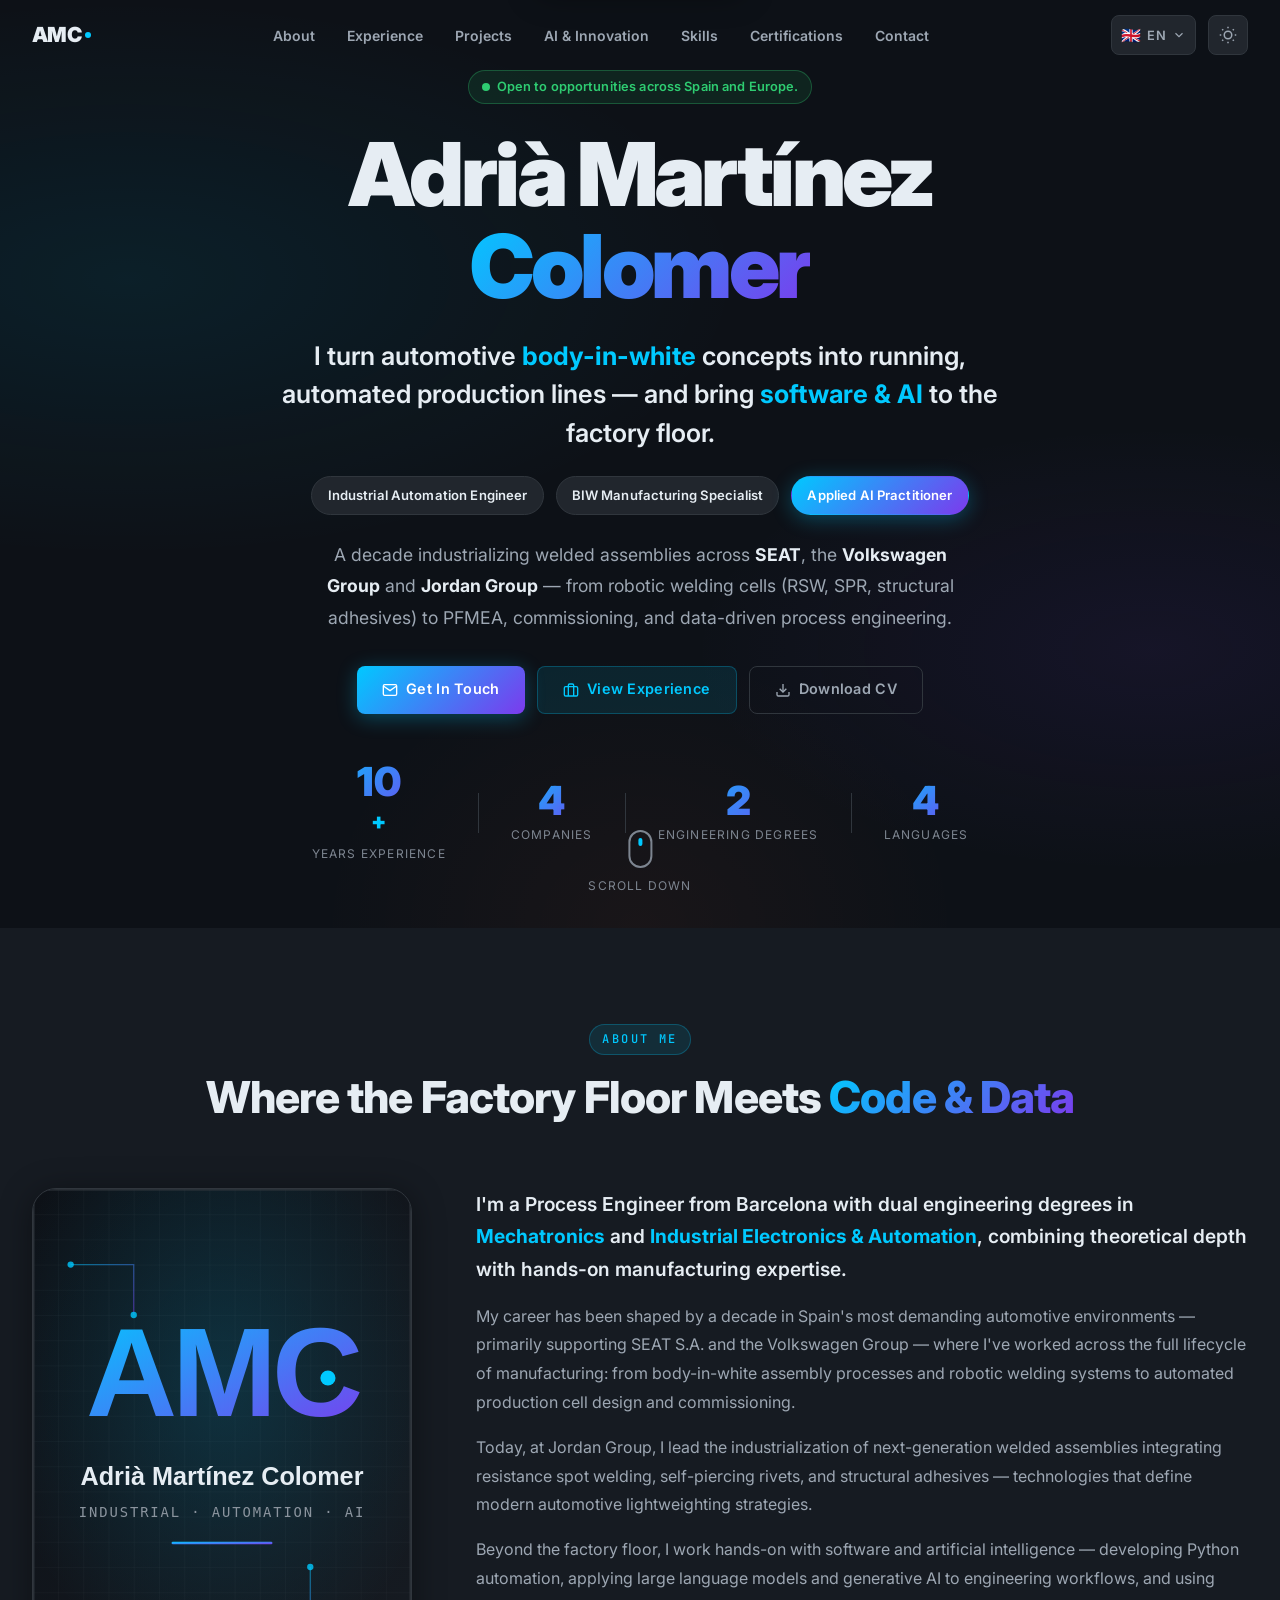
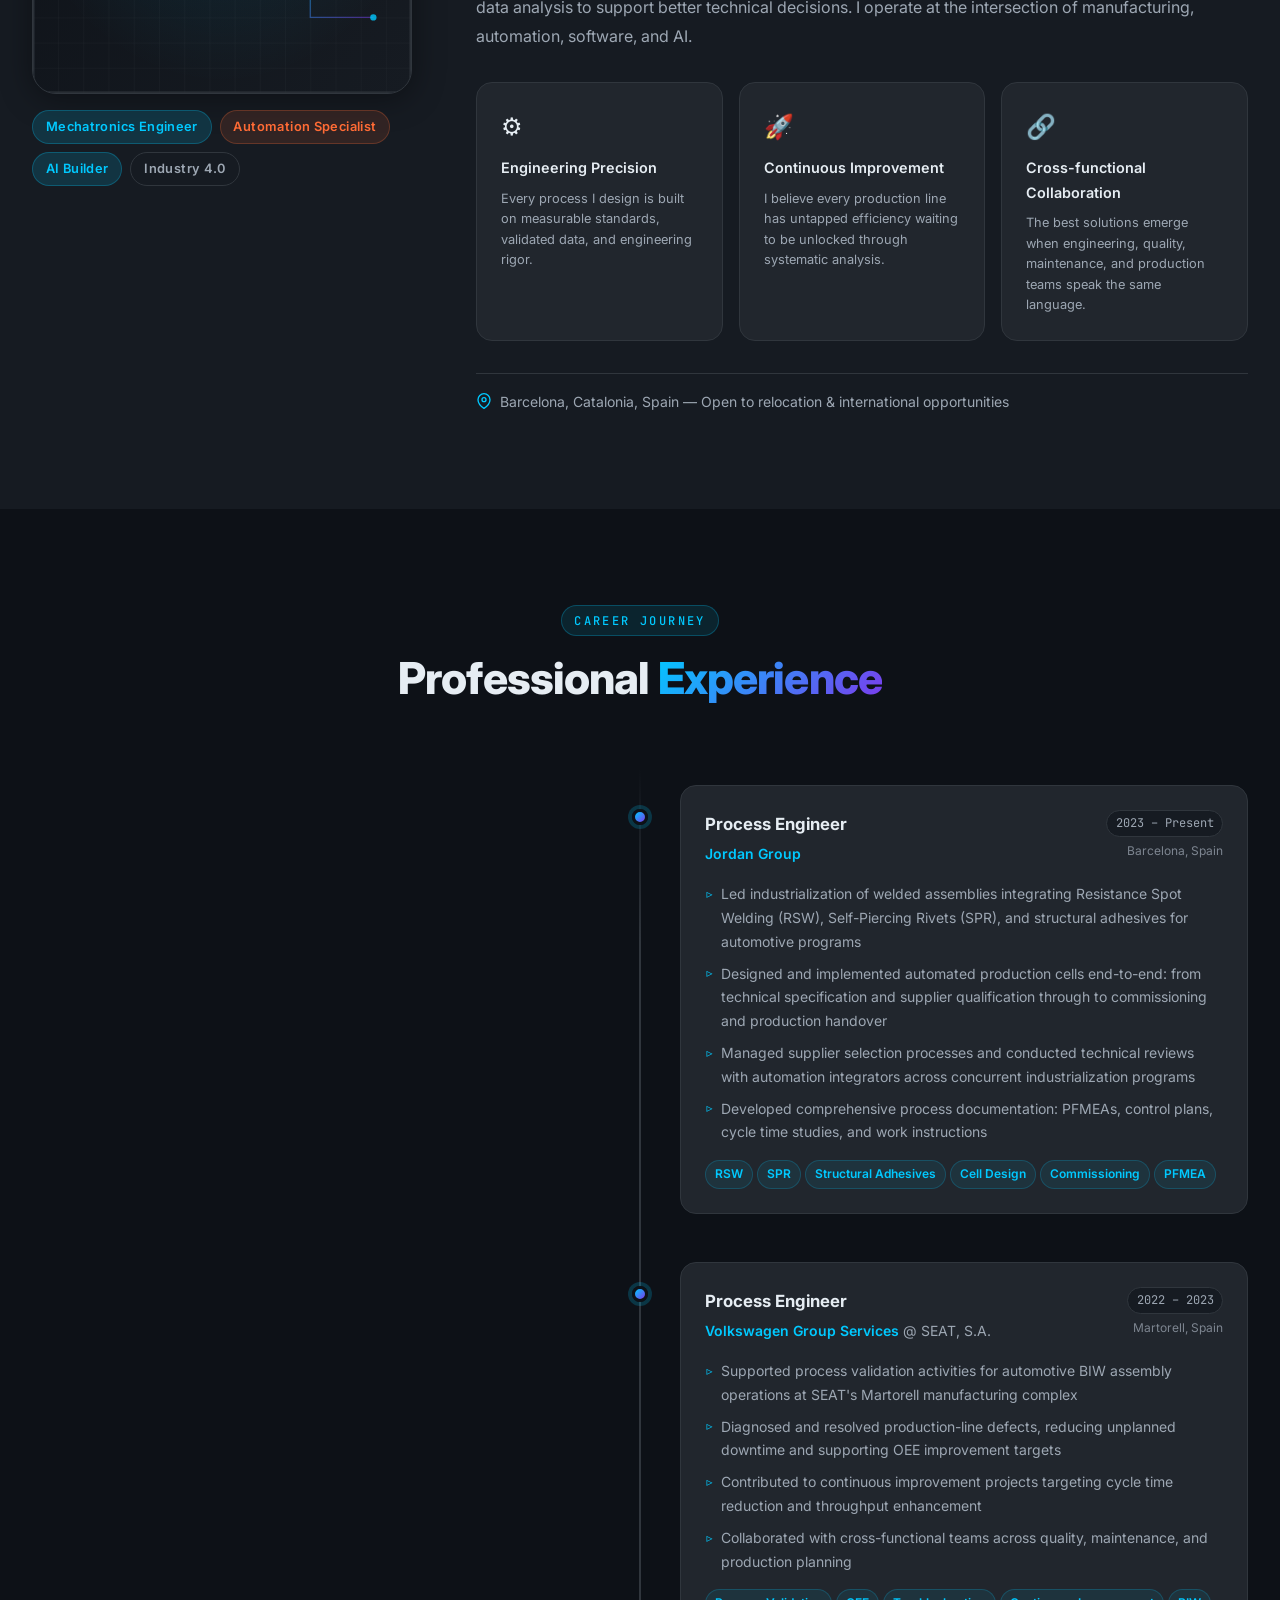
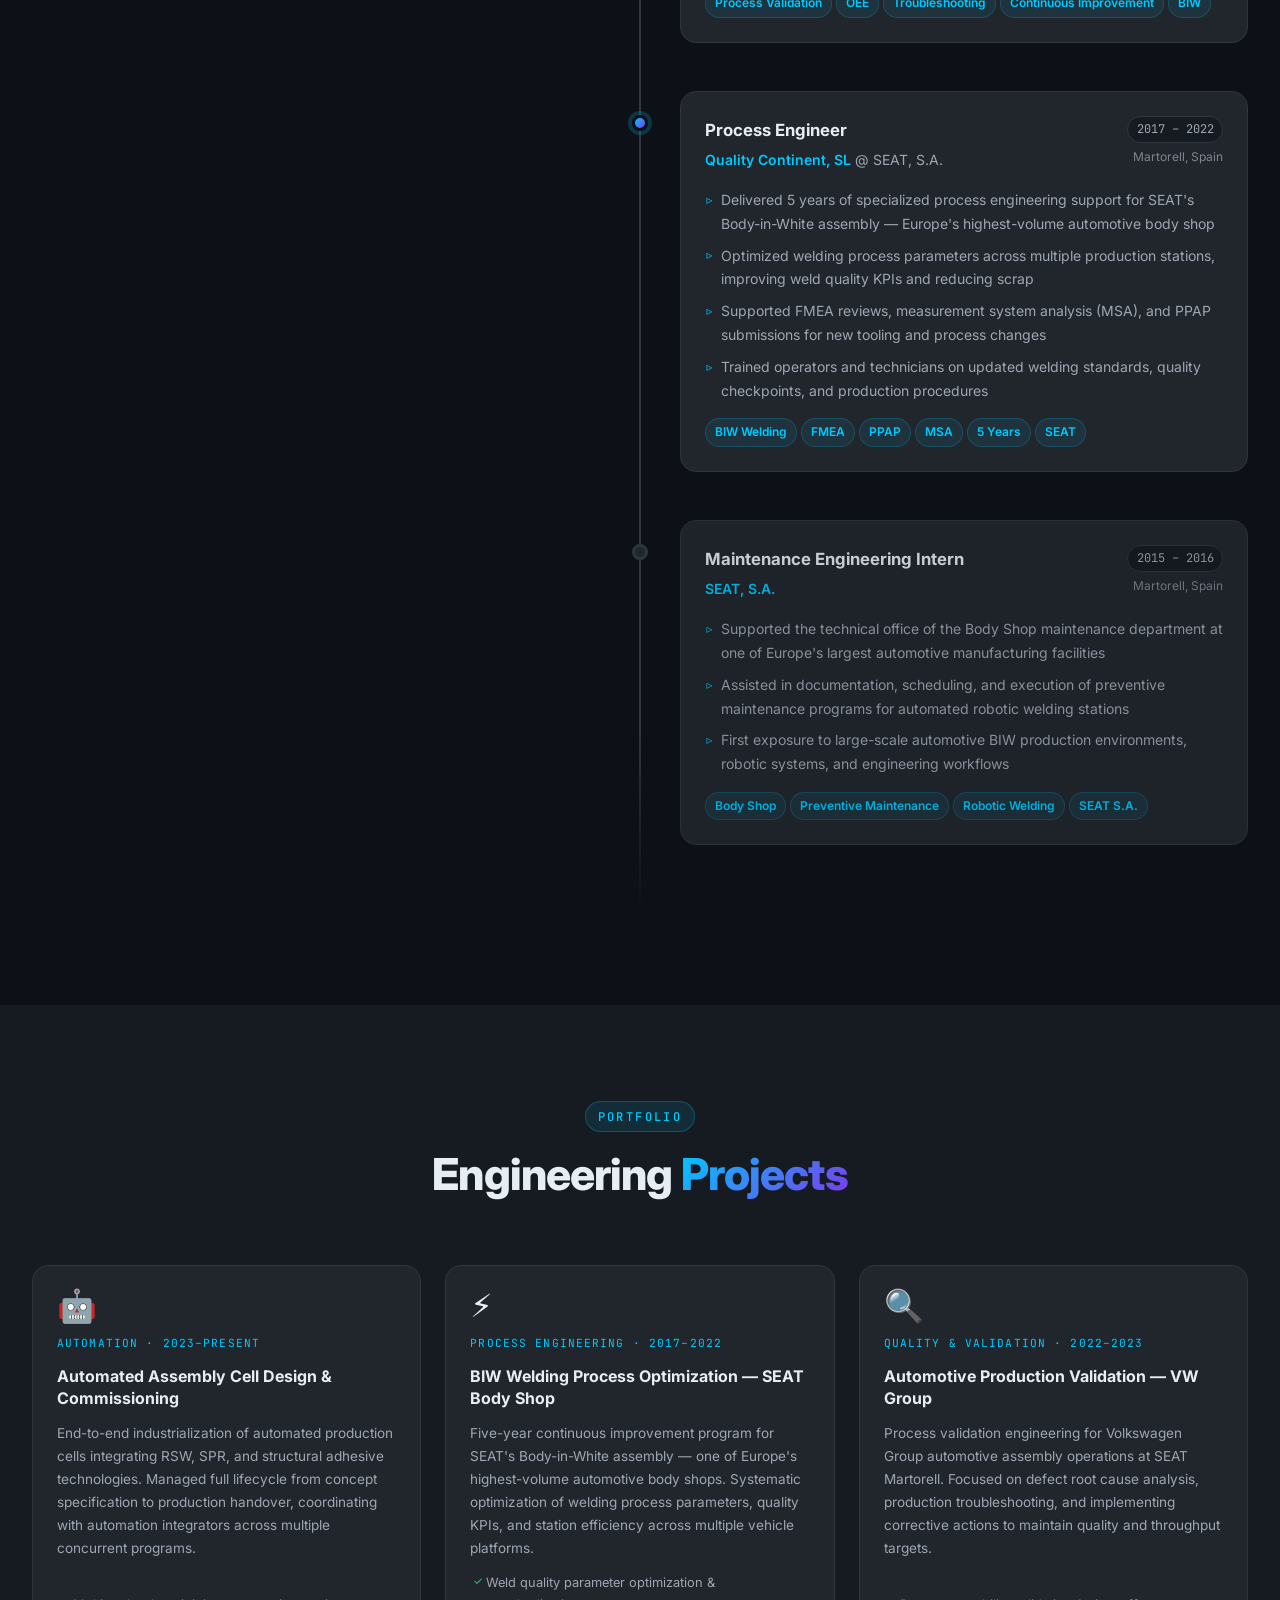
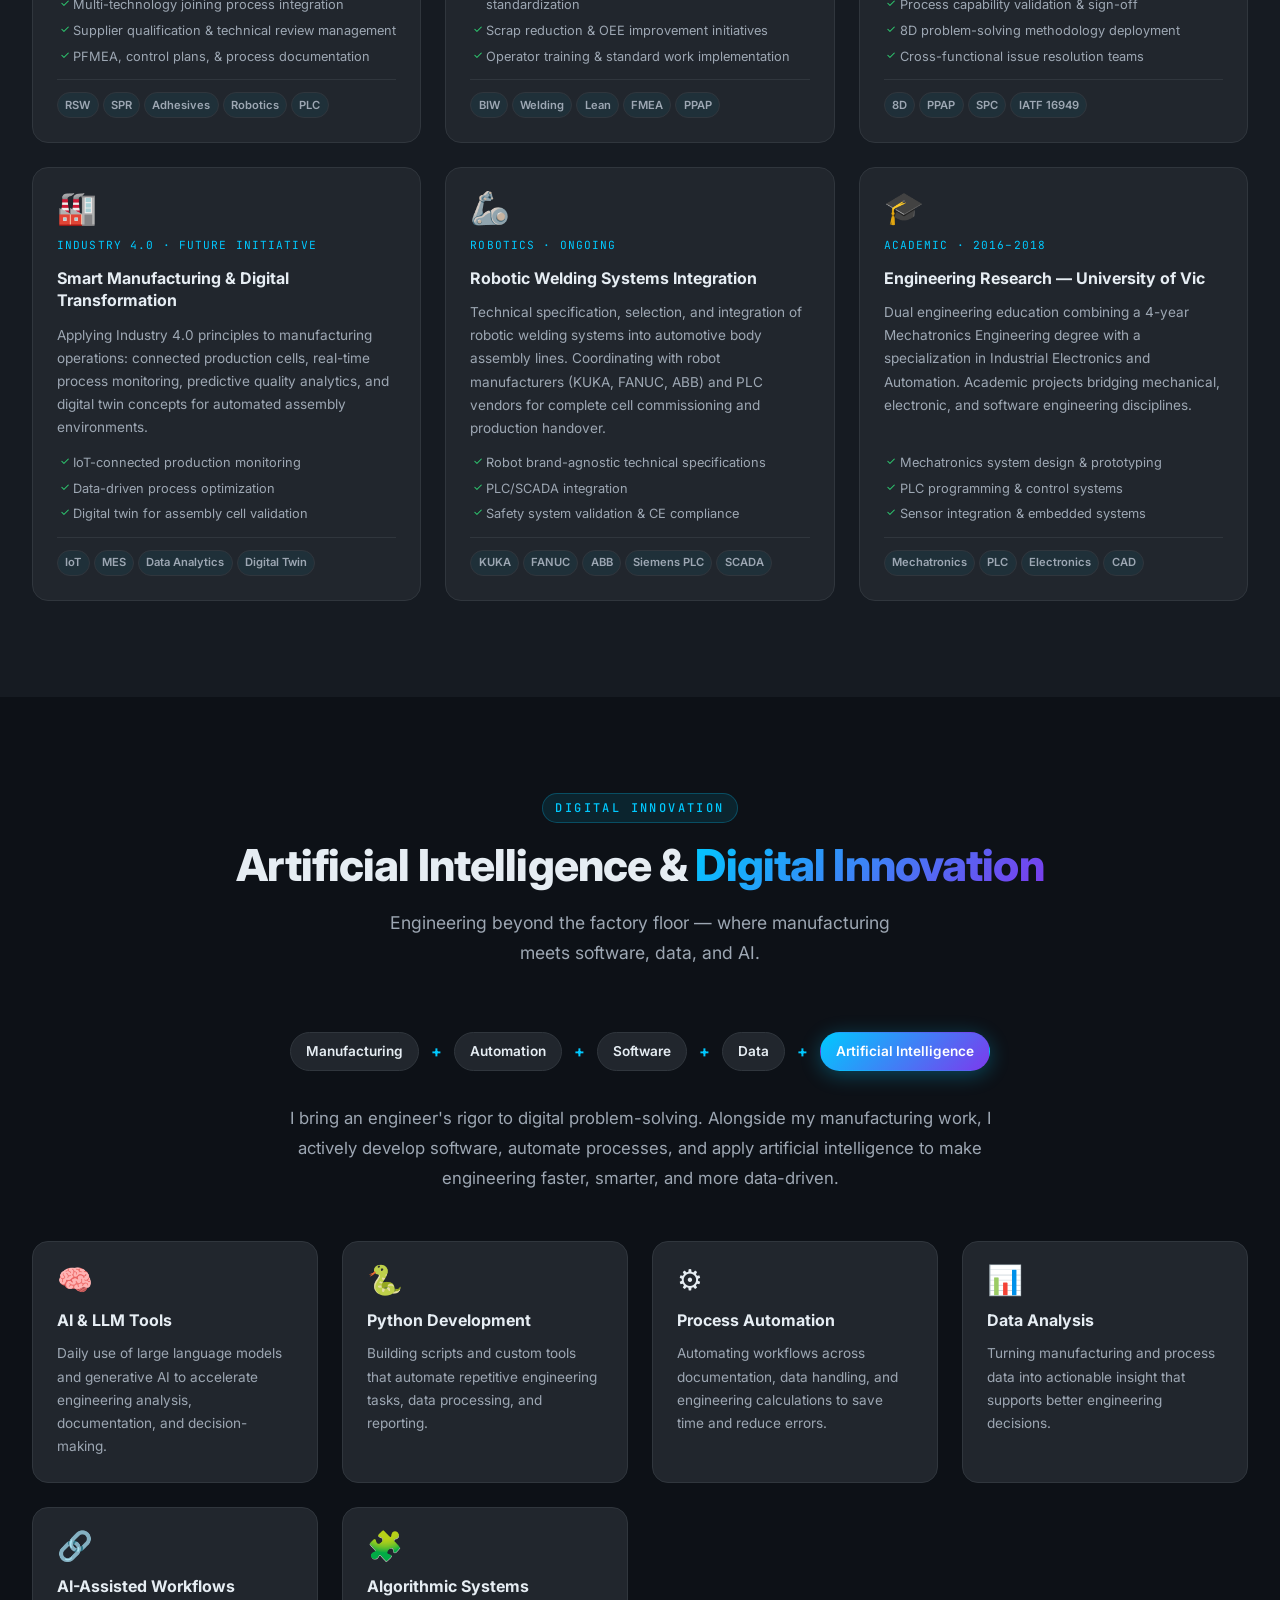
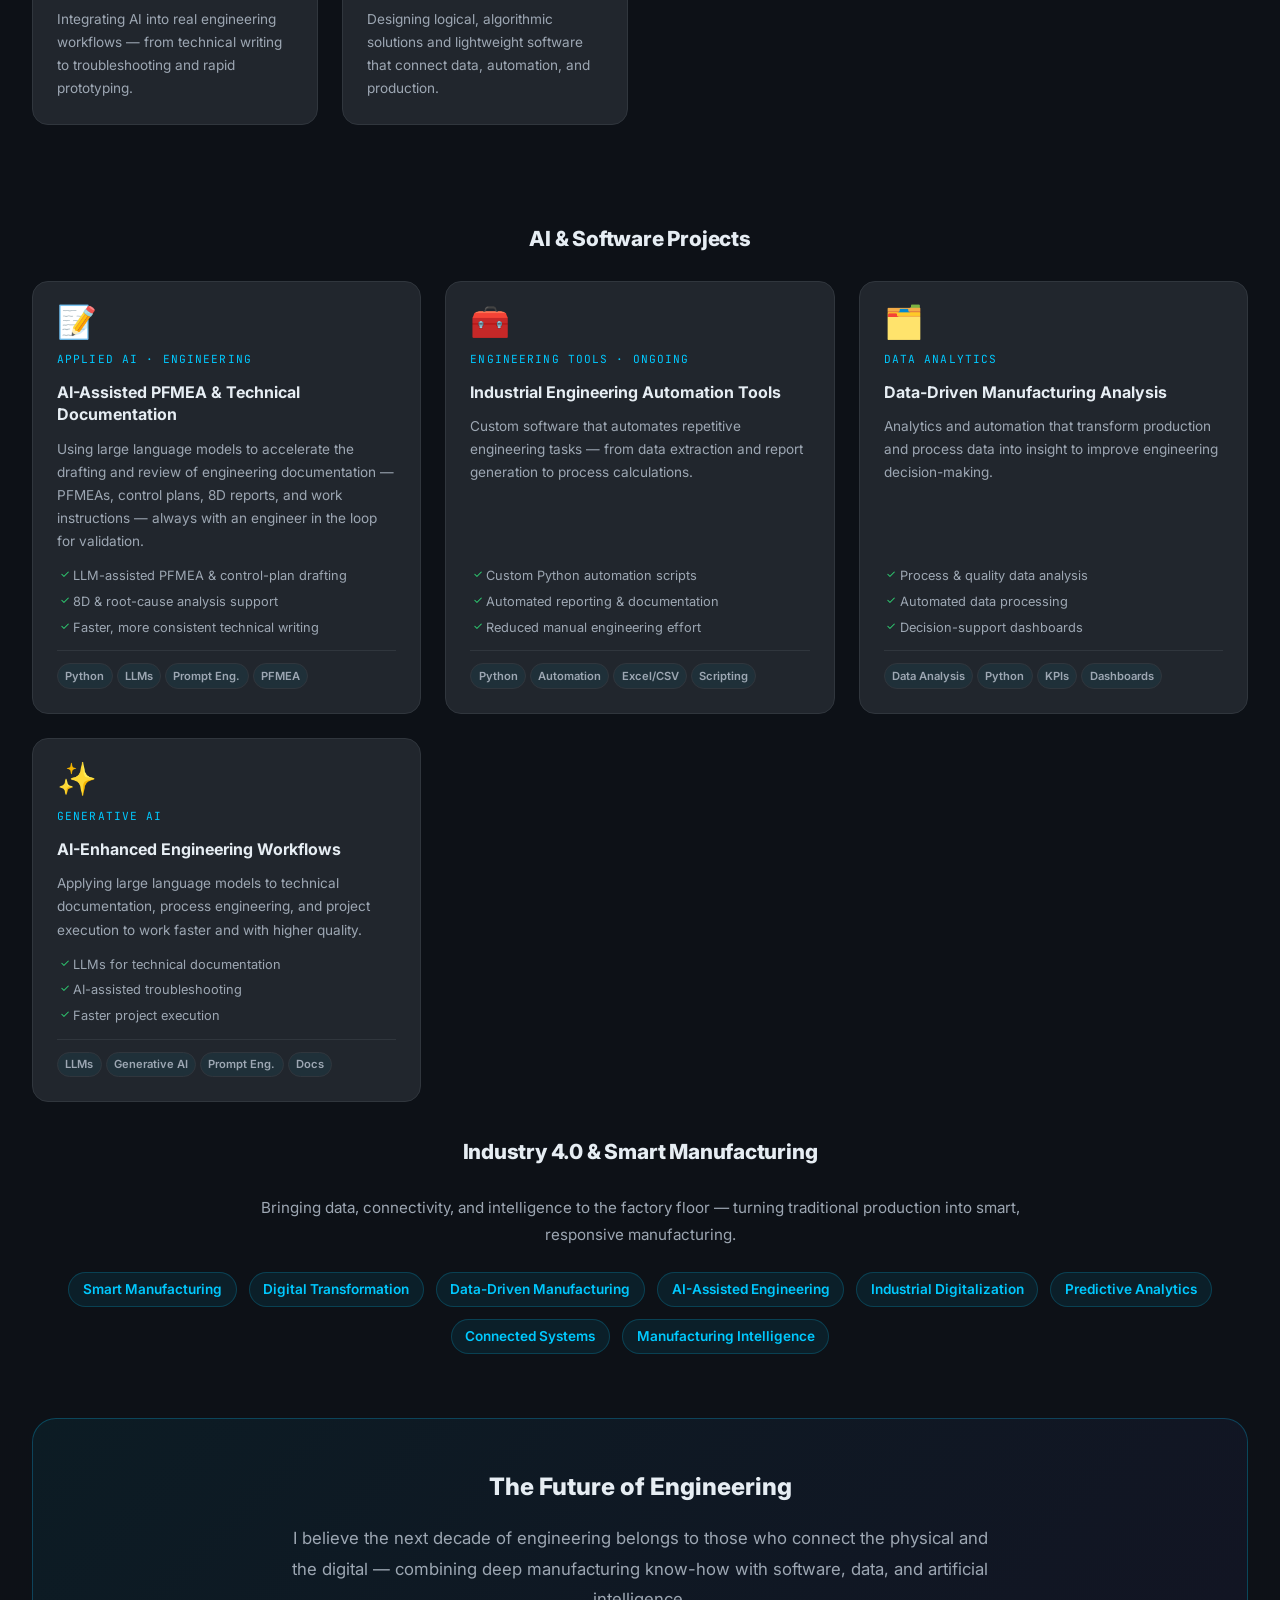
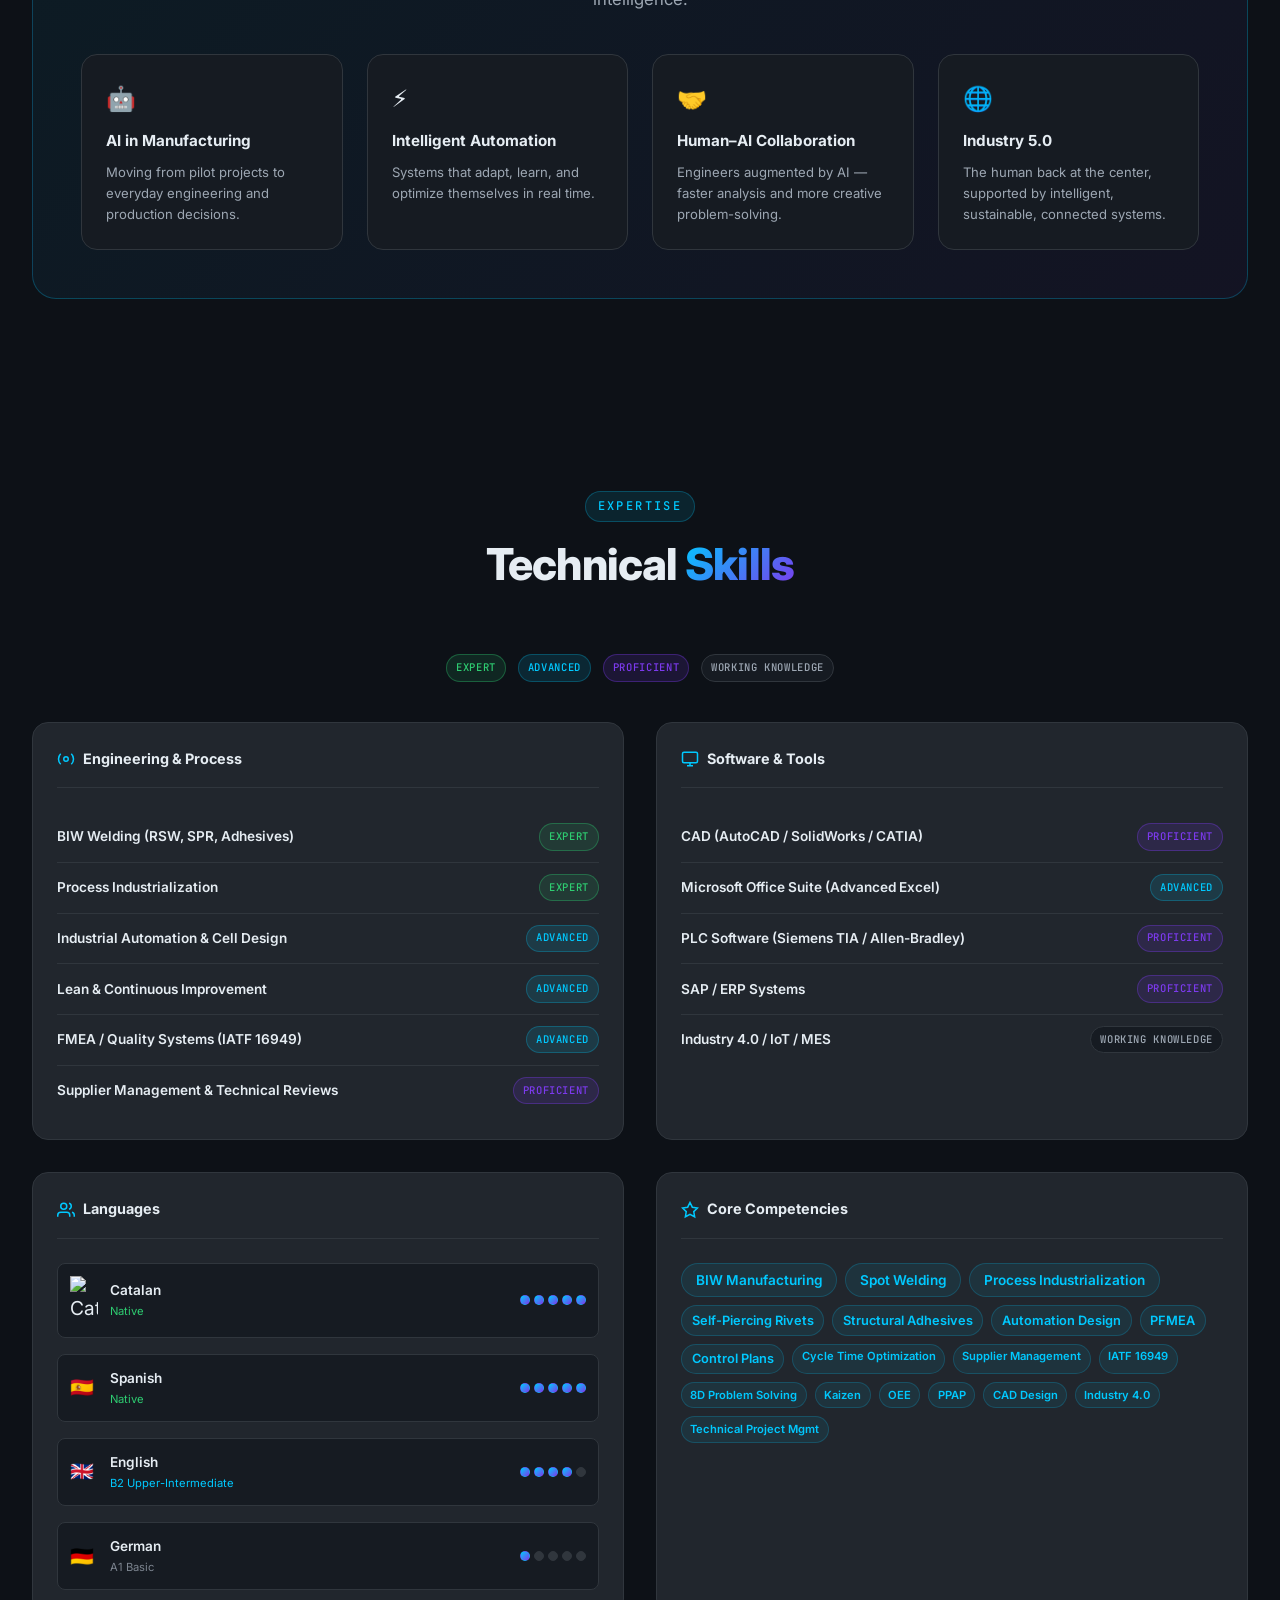
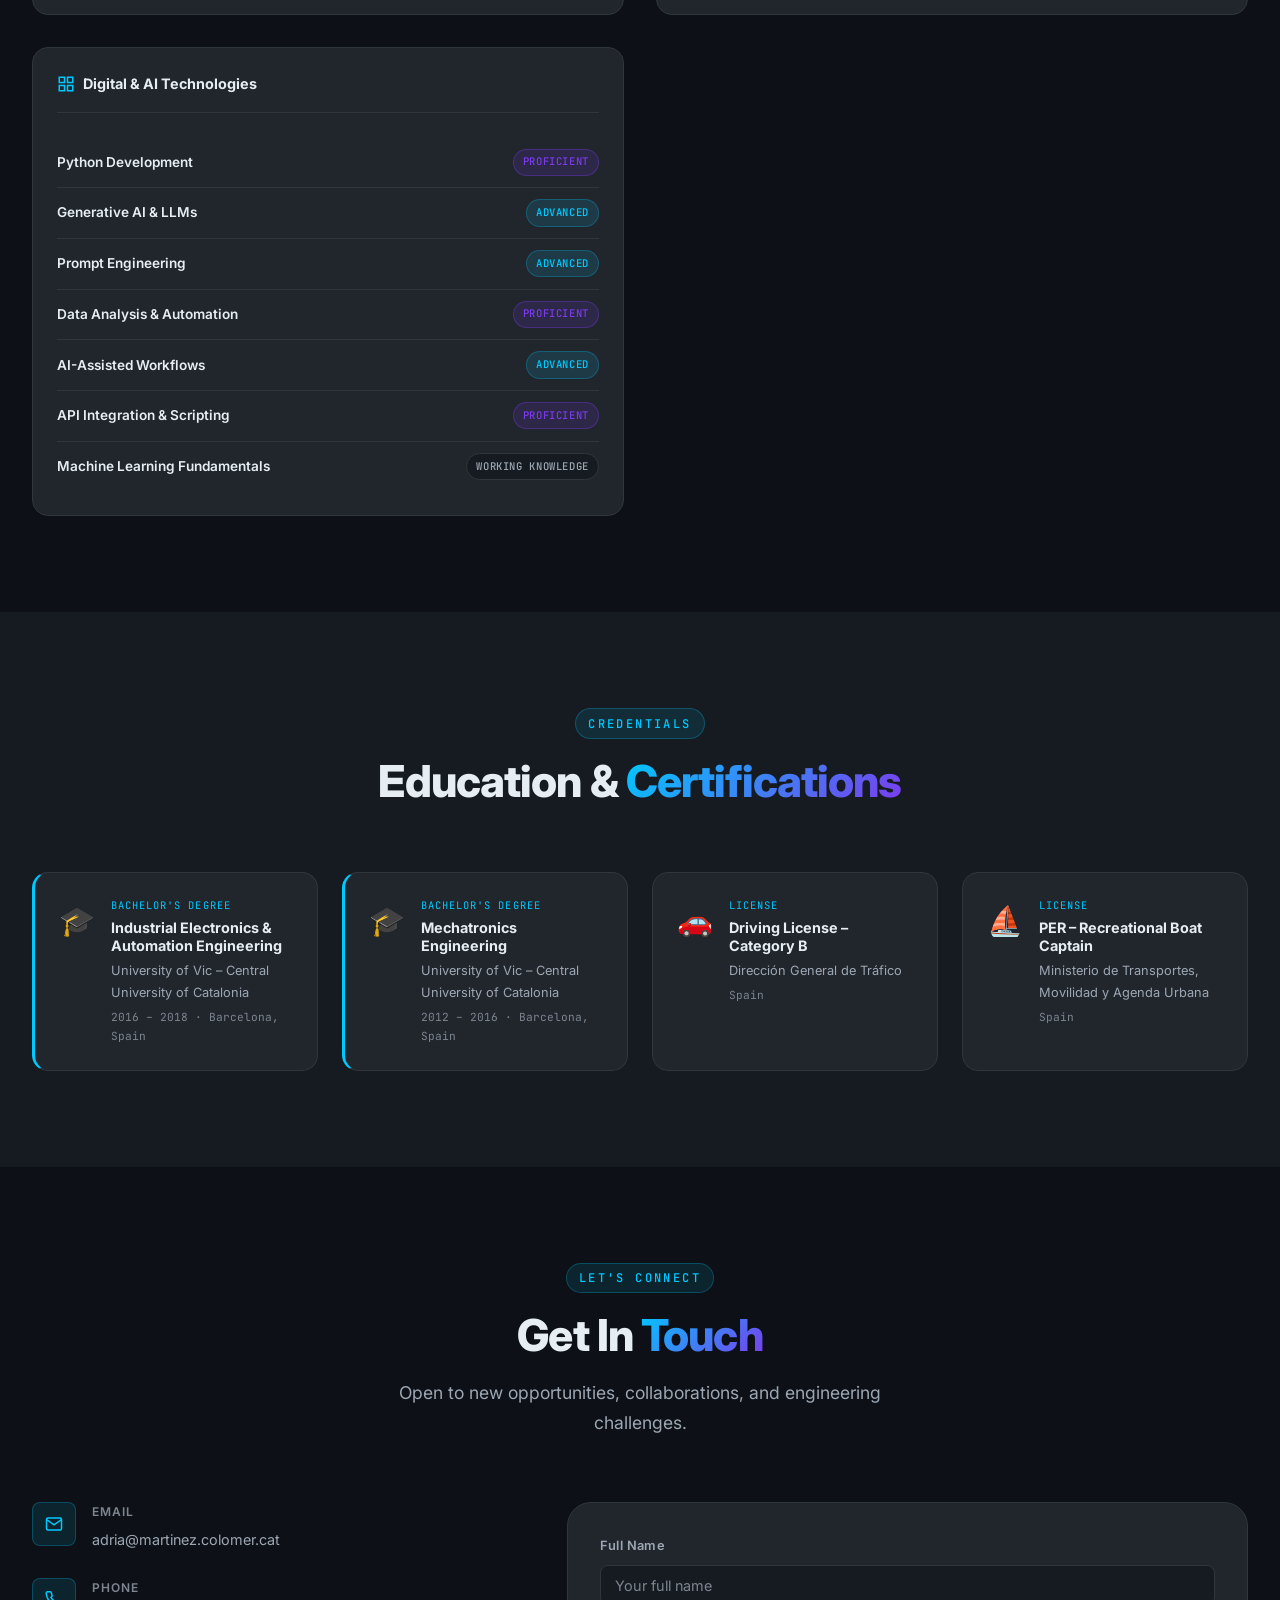
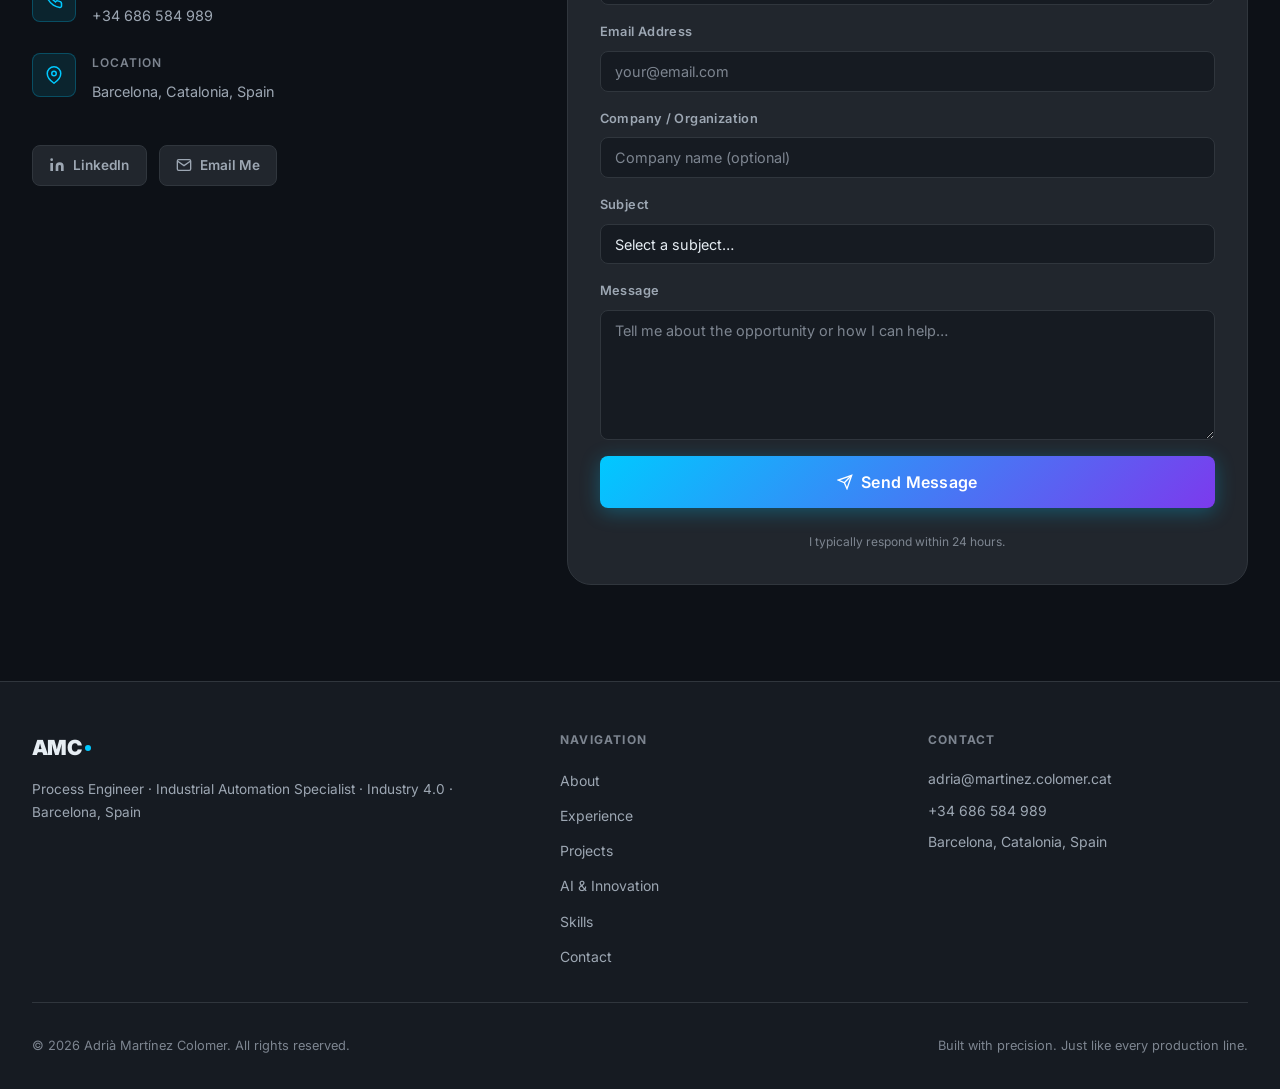
==== commit 0f392664: "Update index.html" ====
--- a/index.html
+++ b/index.html
@@ -737,7 +737,7 @@
           </h3>
           <div class="language-grid">
             <div class="language-item">
-              <div class="language-flag">🏴󠁥󠁳󠁣󠁴󠁿</div>
+              <div class="language-flag"><img src="assets/flags/ca.svg" alt="Català"></div>
               <div class="language-info">
                 <span class="language-name" data-i18n="skills.langs.0.name">Catalan</span>
                 <span class="language-level native" data-i18n="skills.langs.0.level">Native</span>
@@ -1032,4 +1032,4 @@
   <script src="js/i18n.js"></script>
   <script src="js/main.js"></script>
 </body>
-</html>+</html>
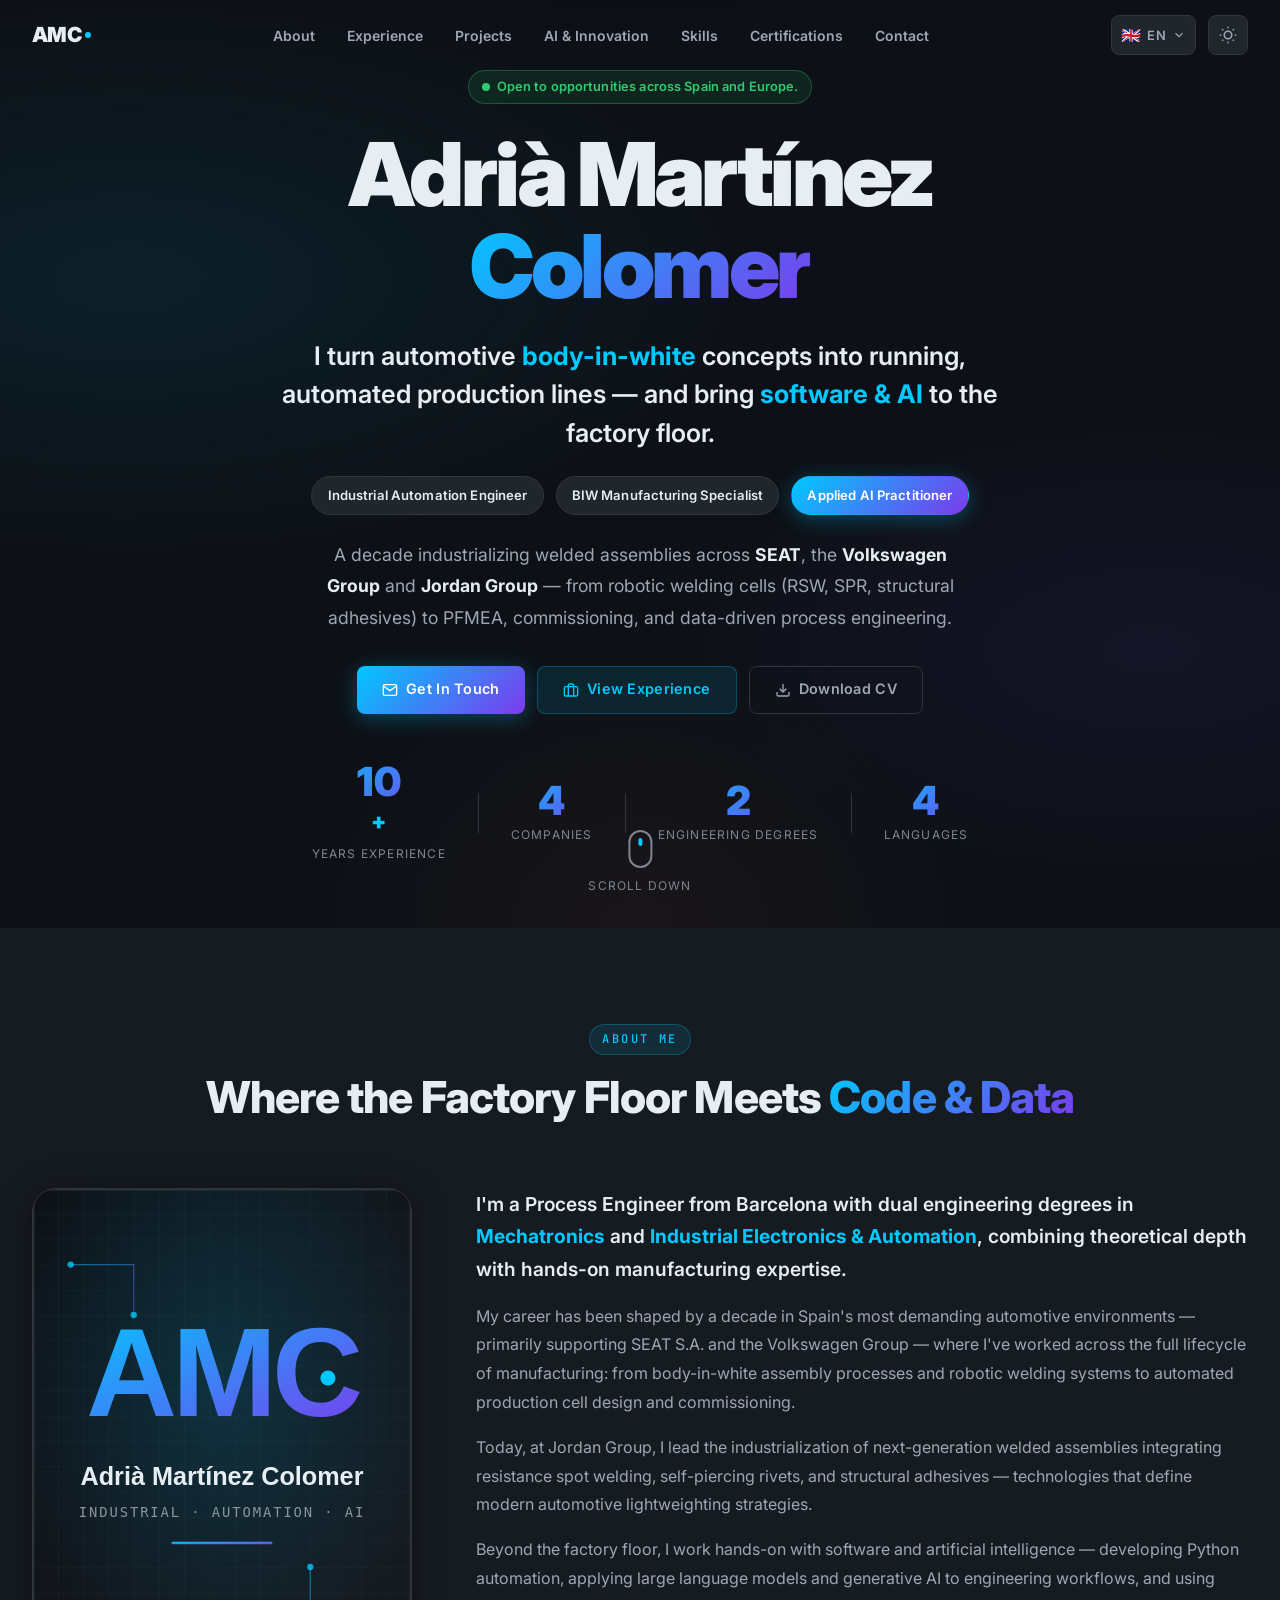
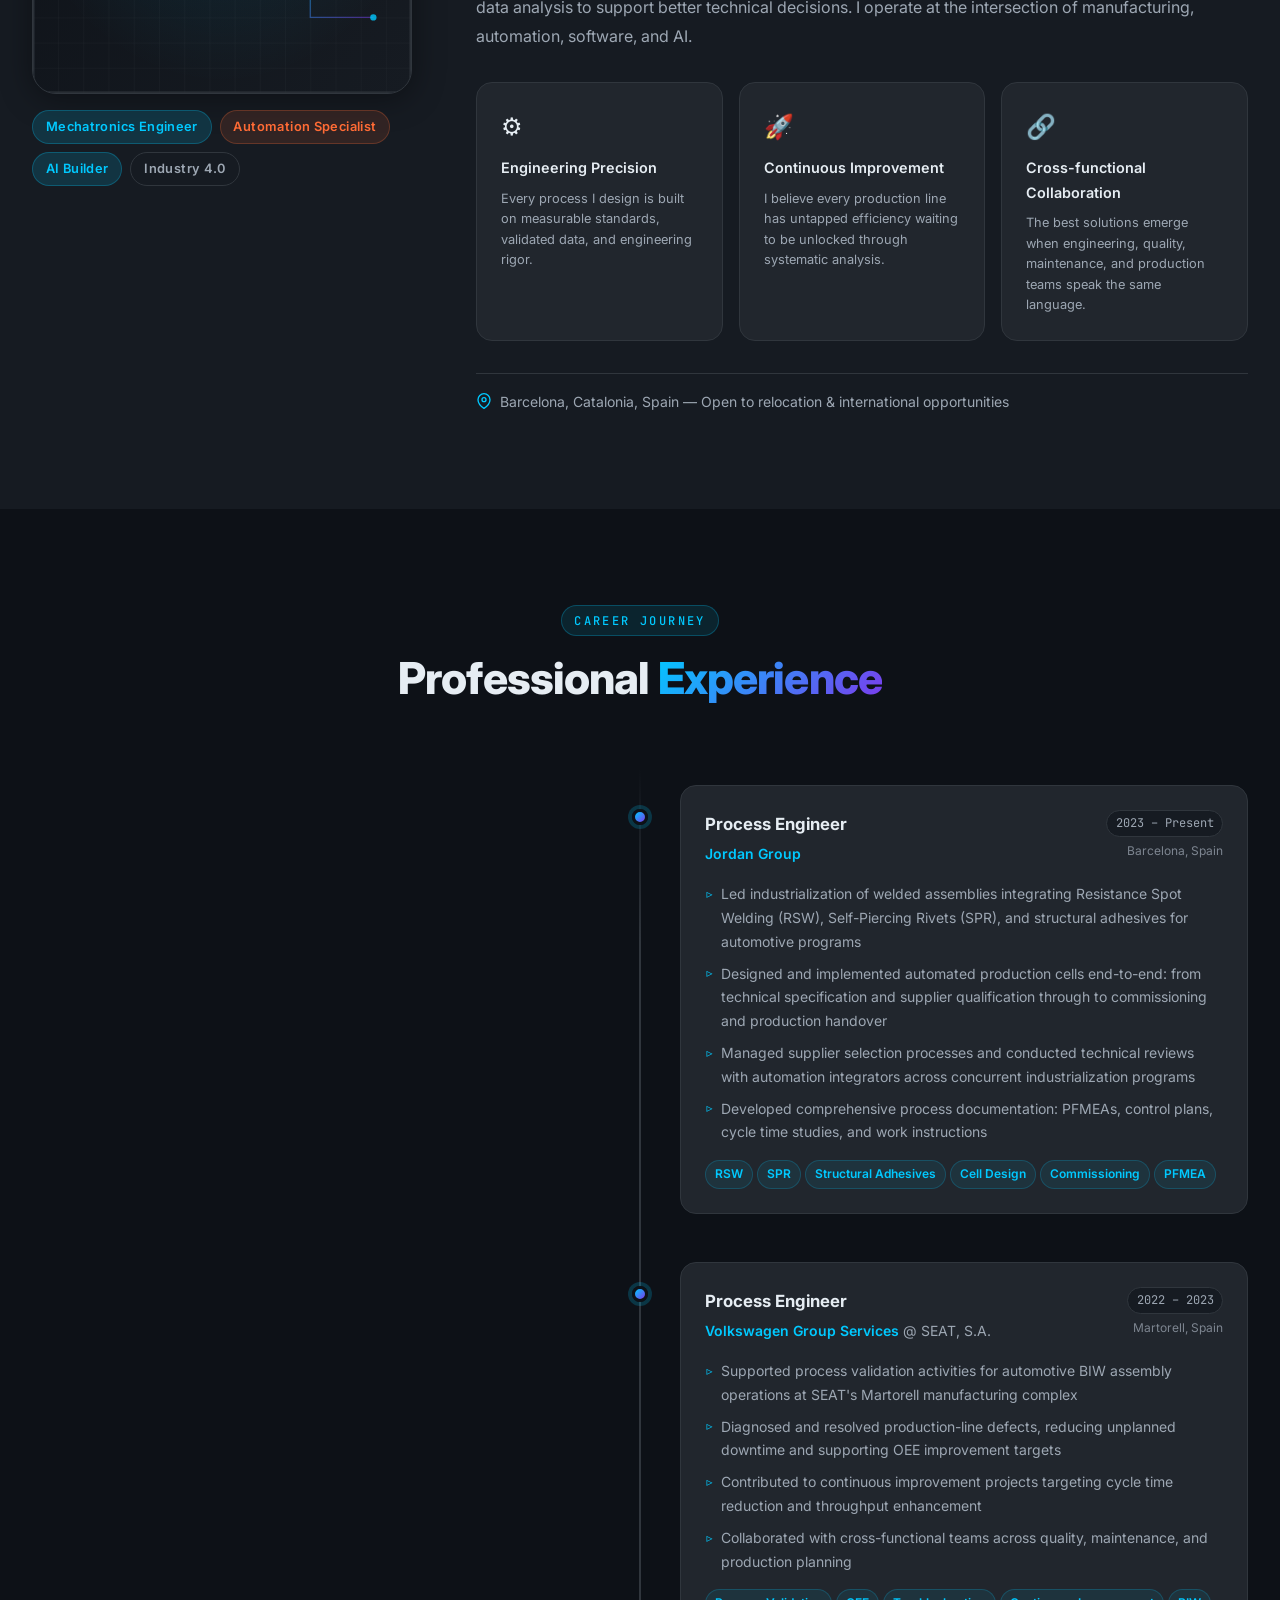
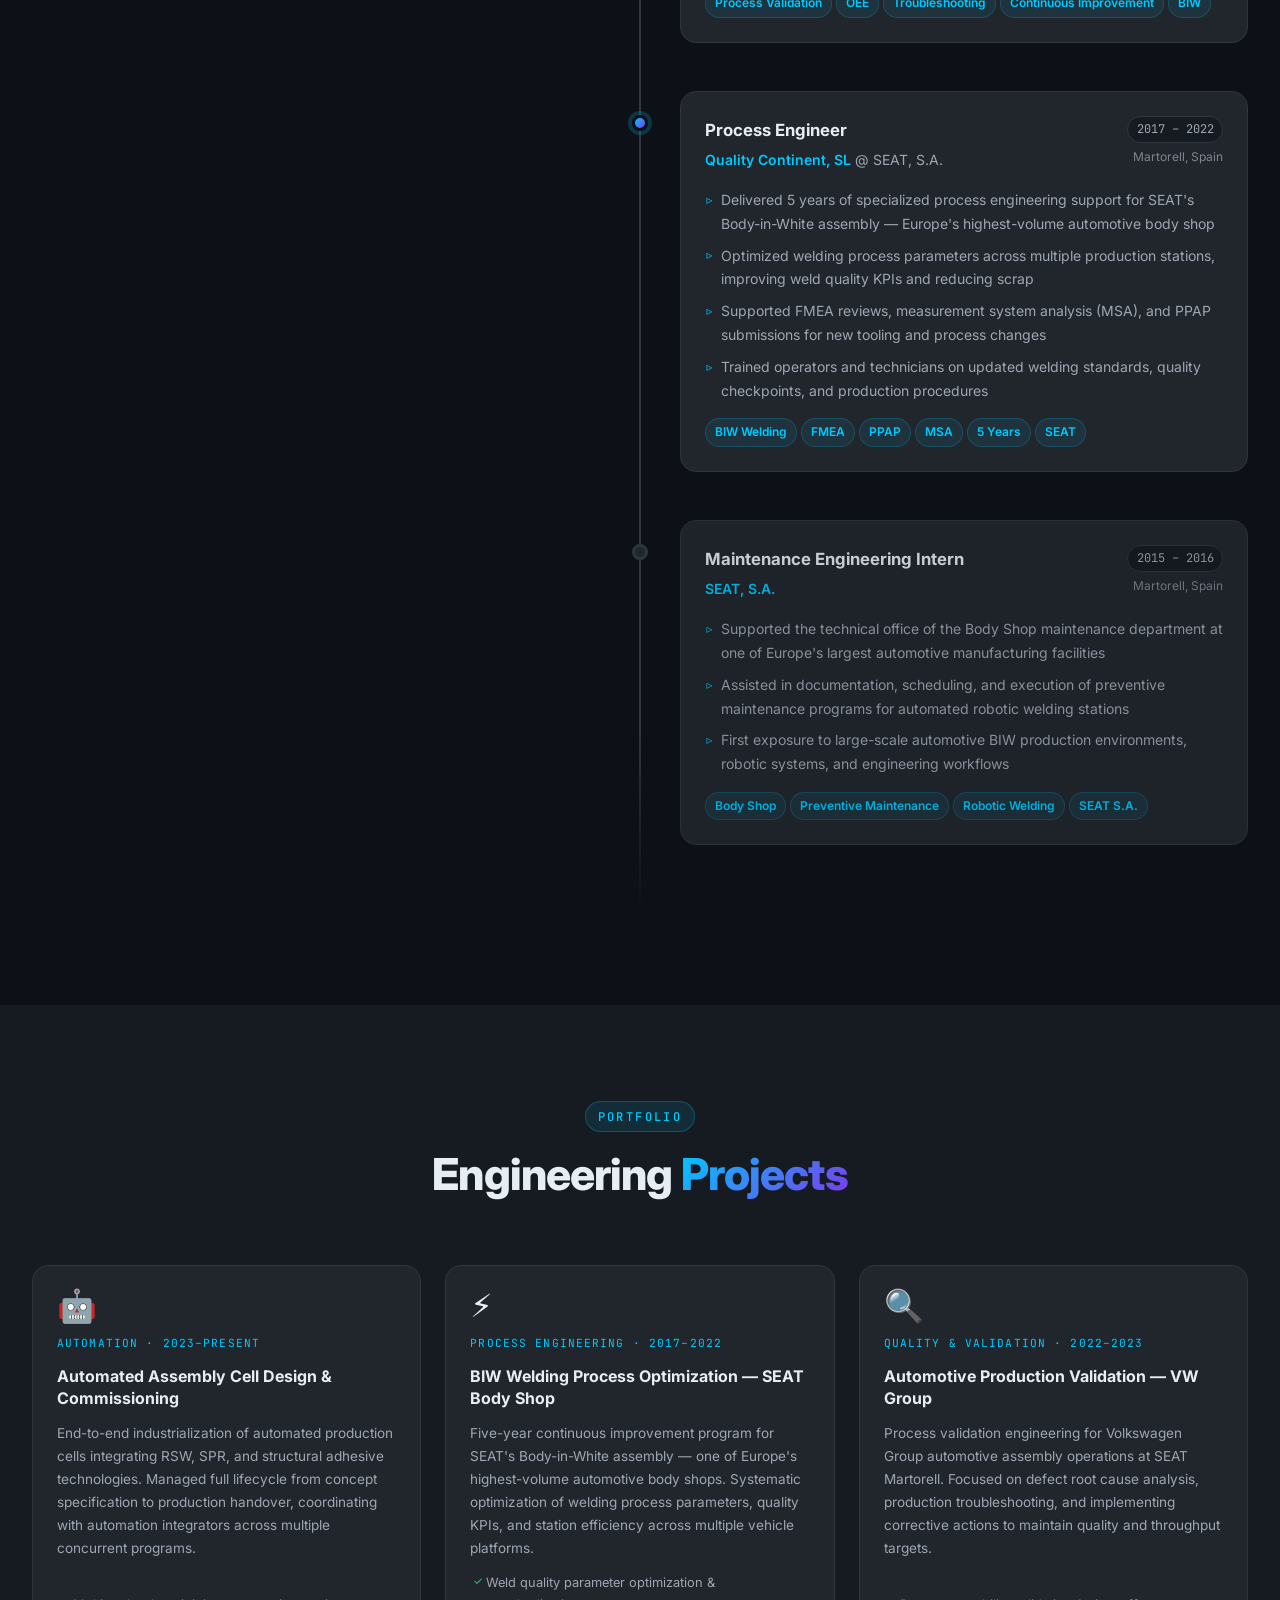
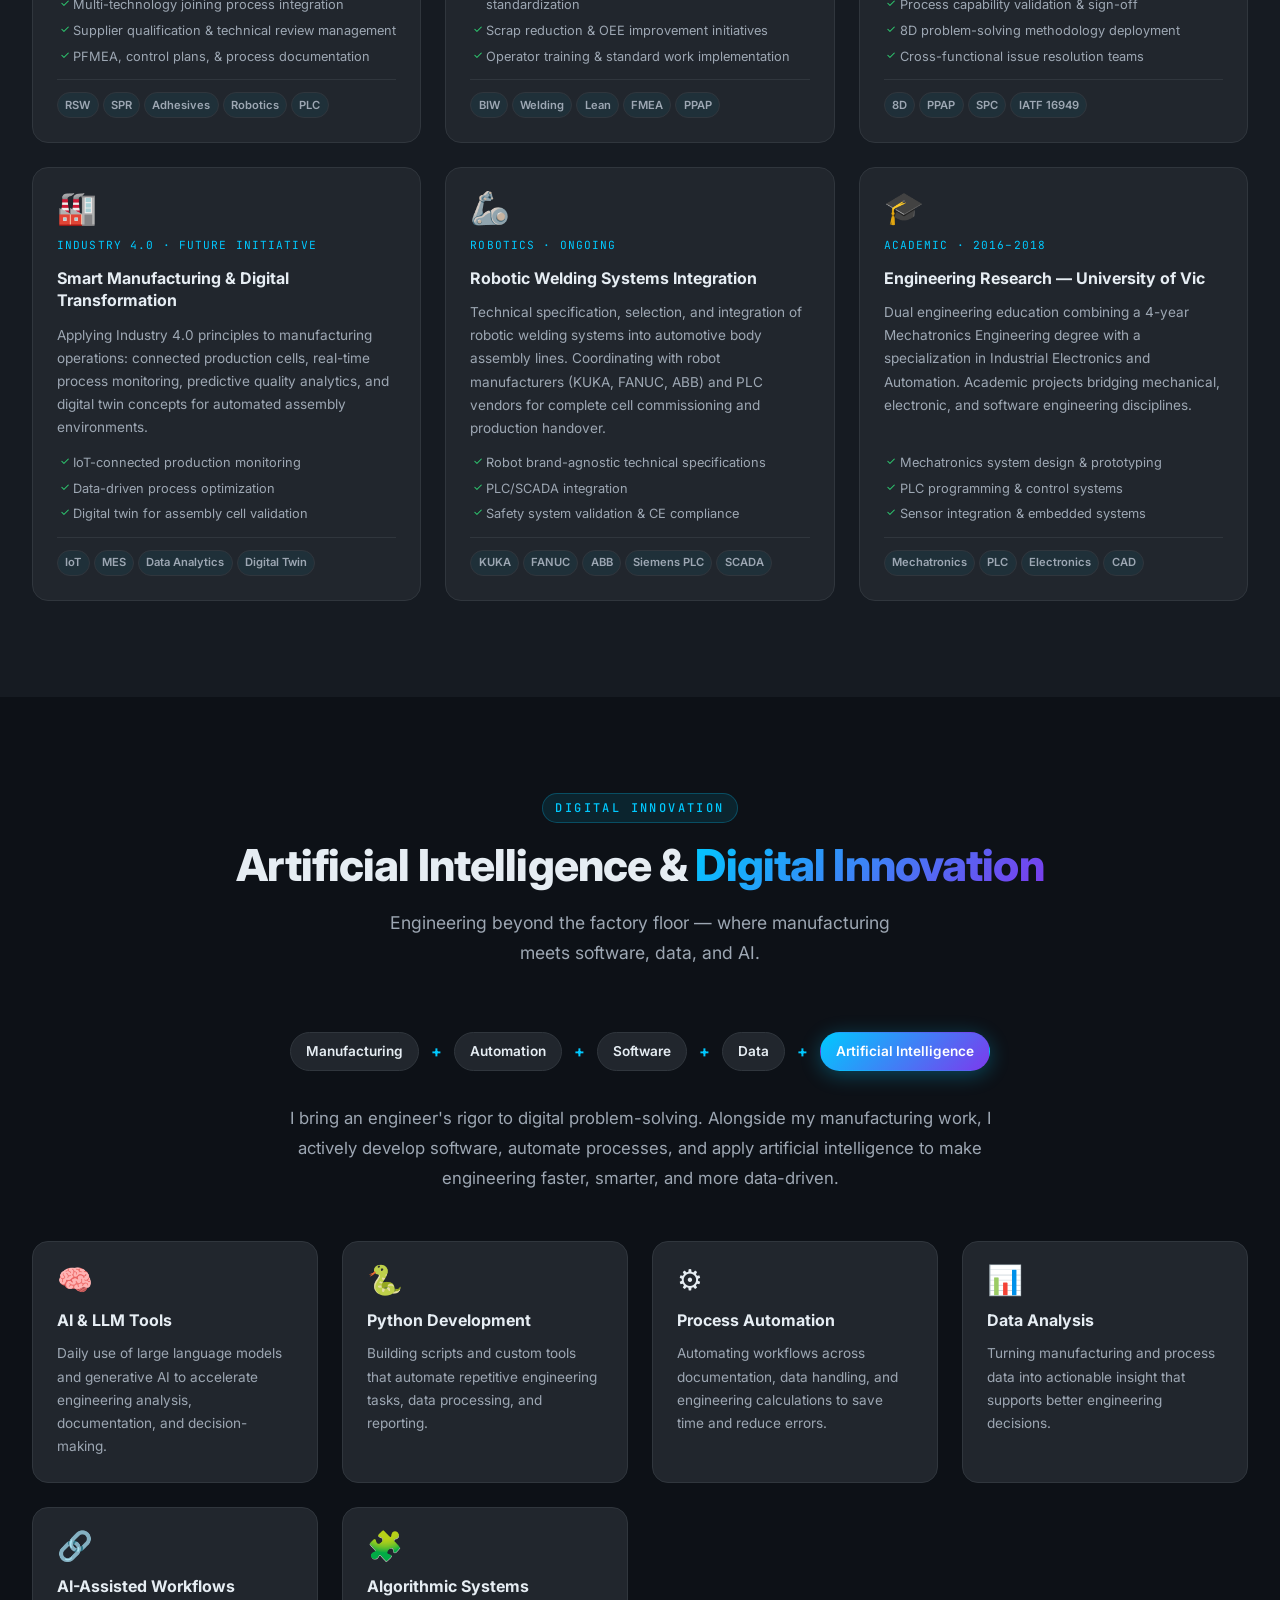
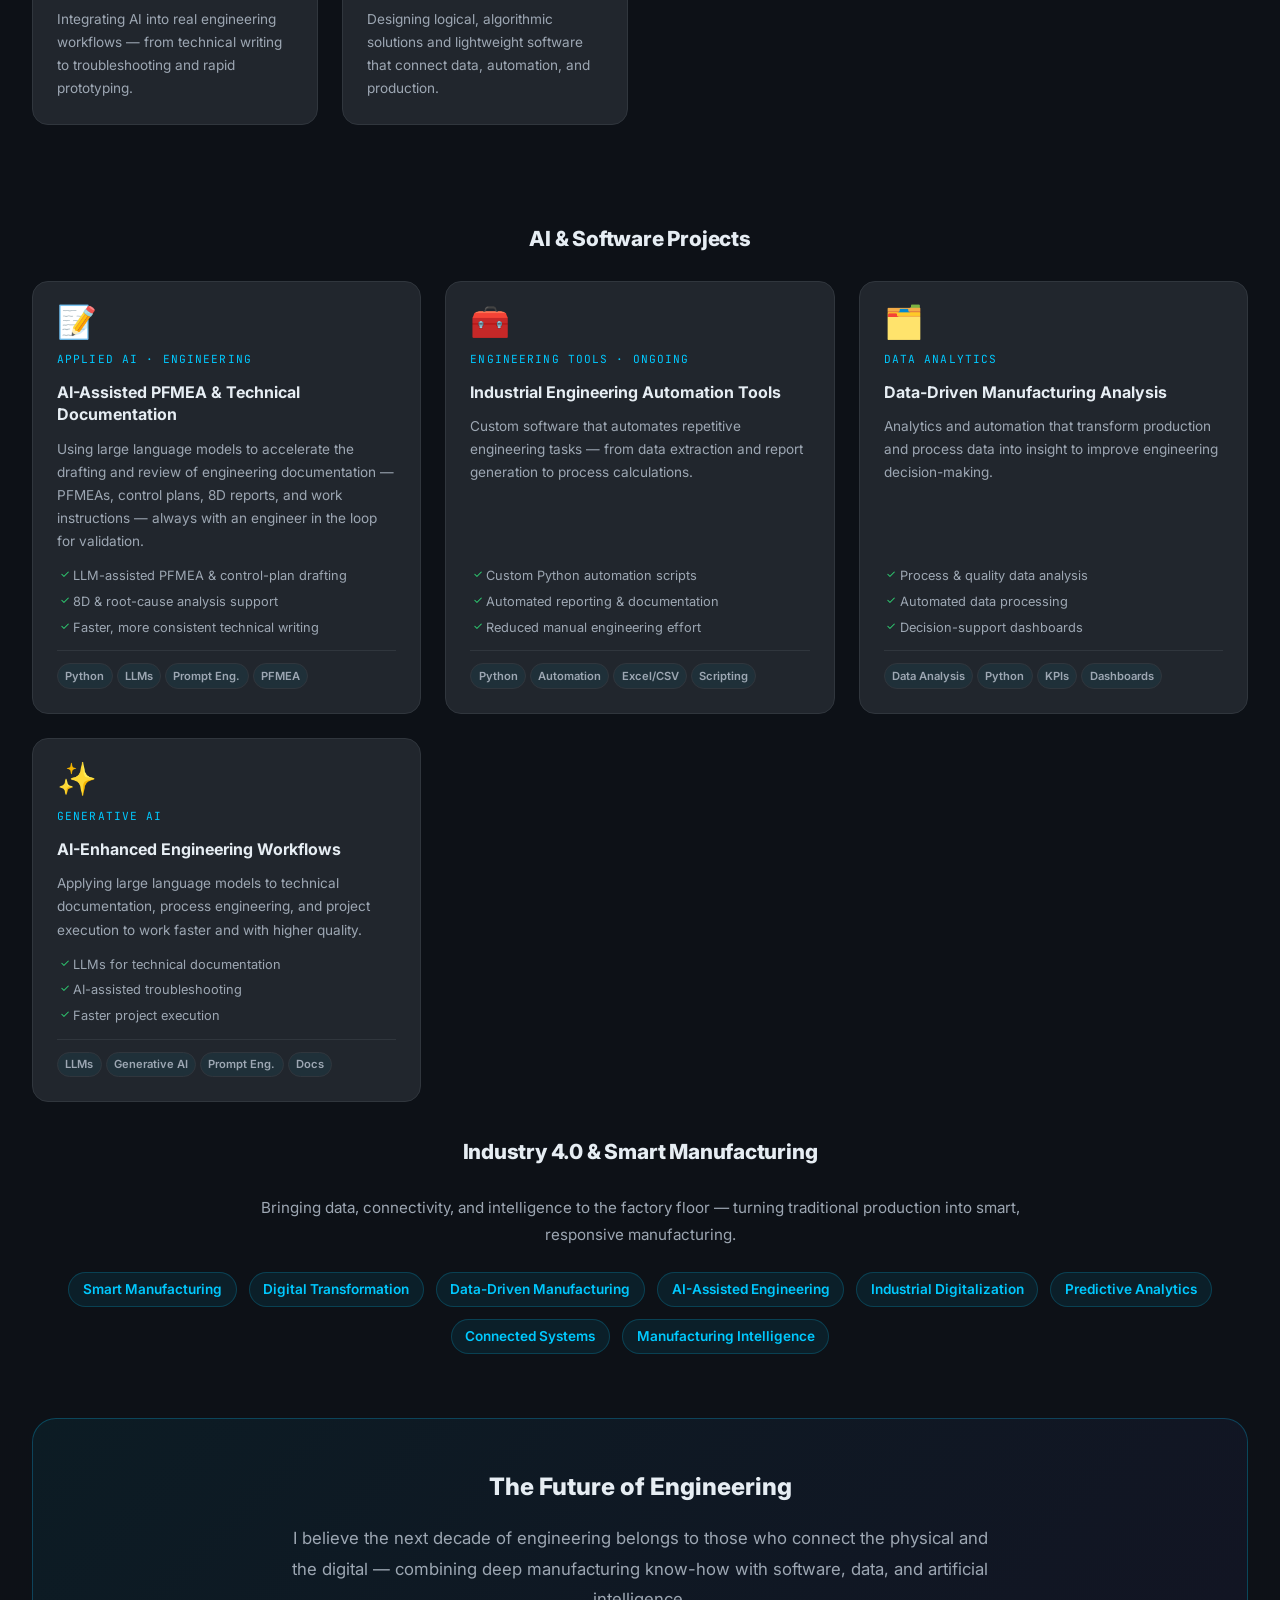
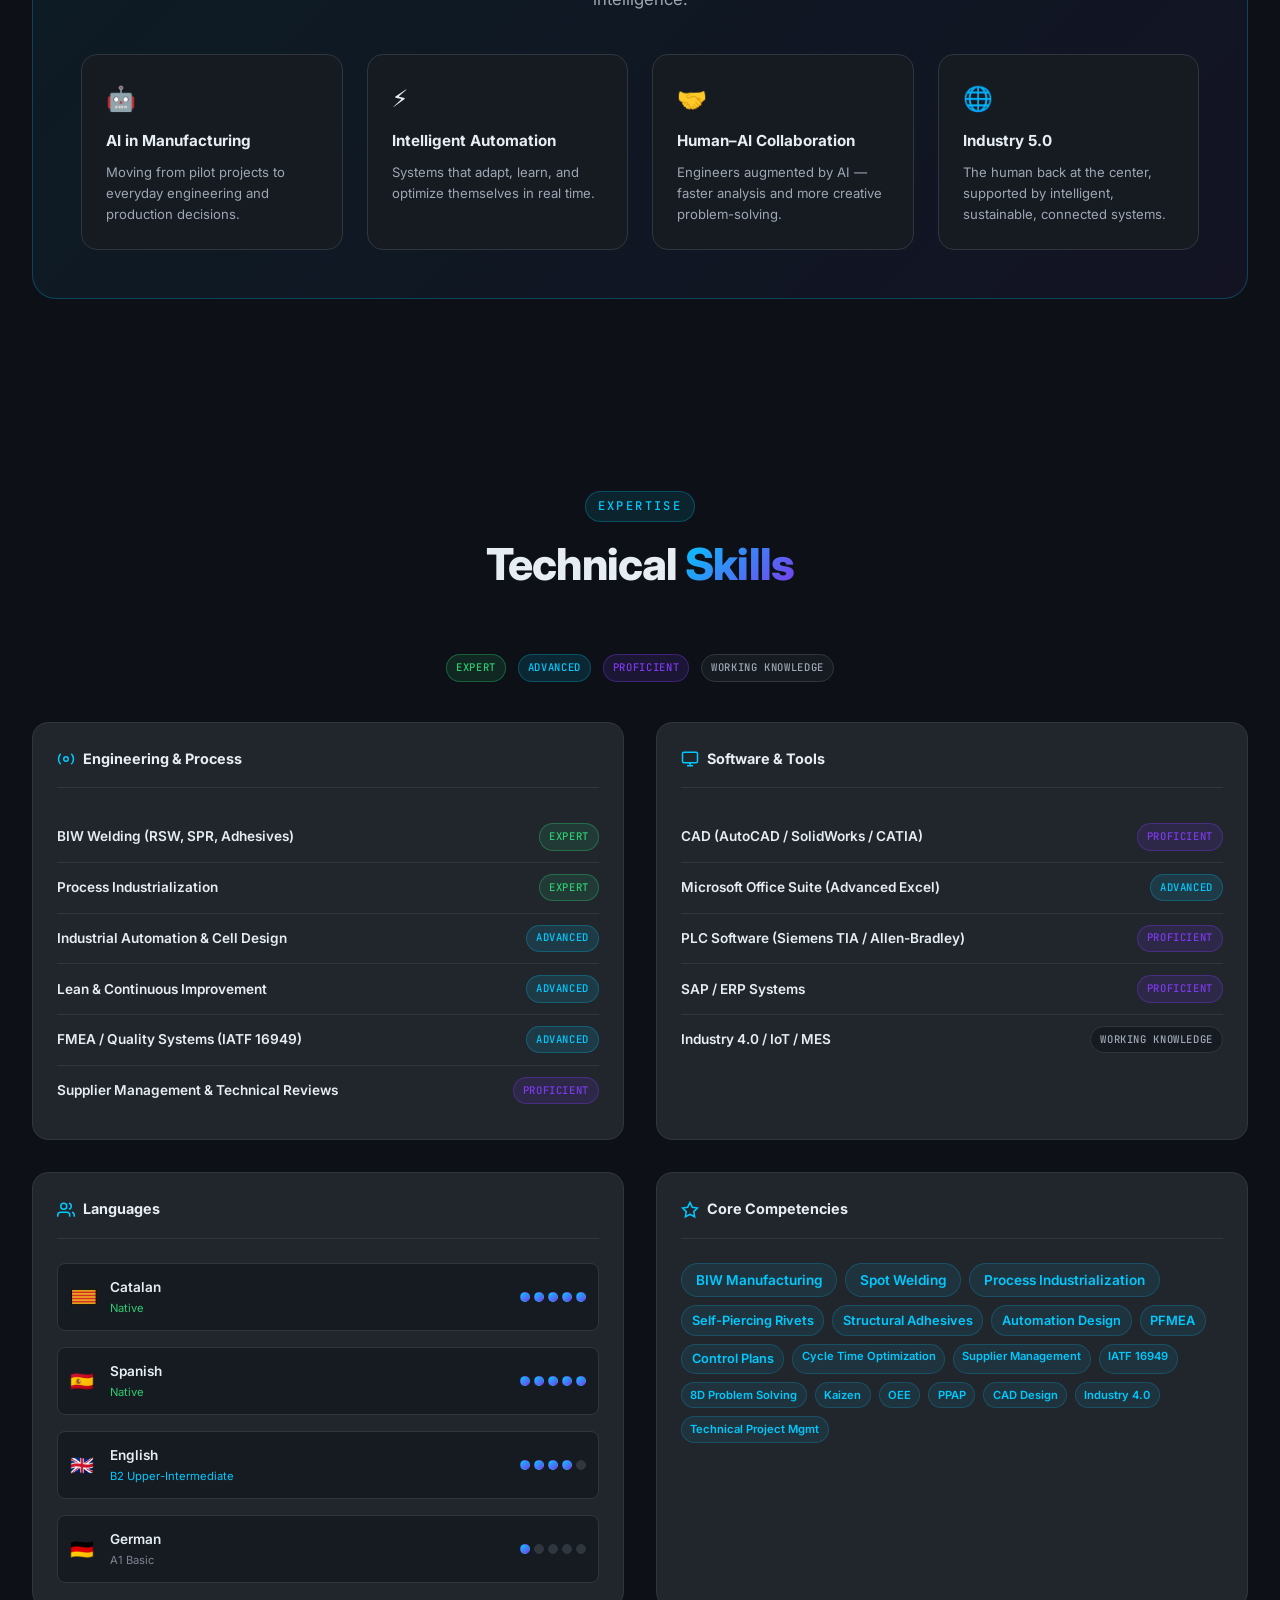
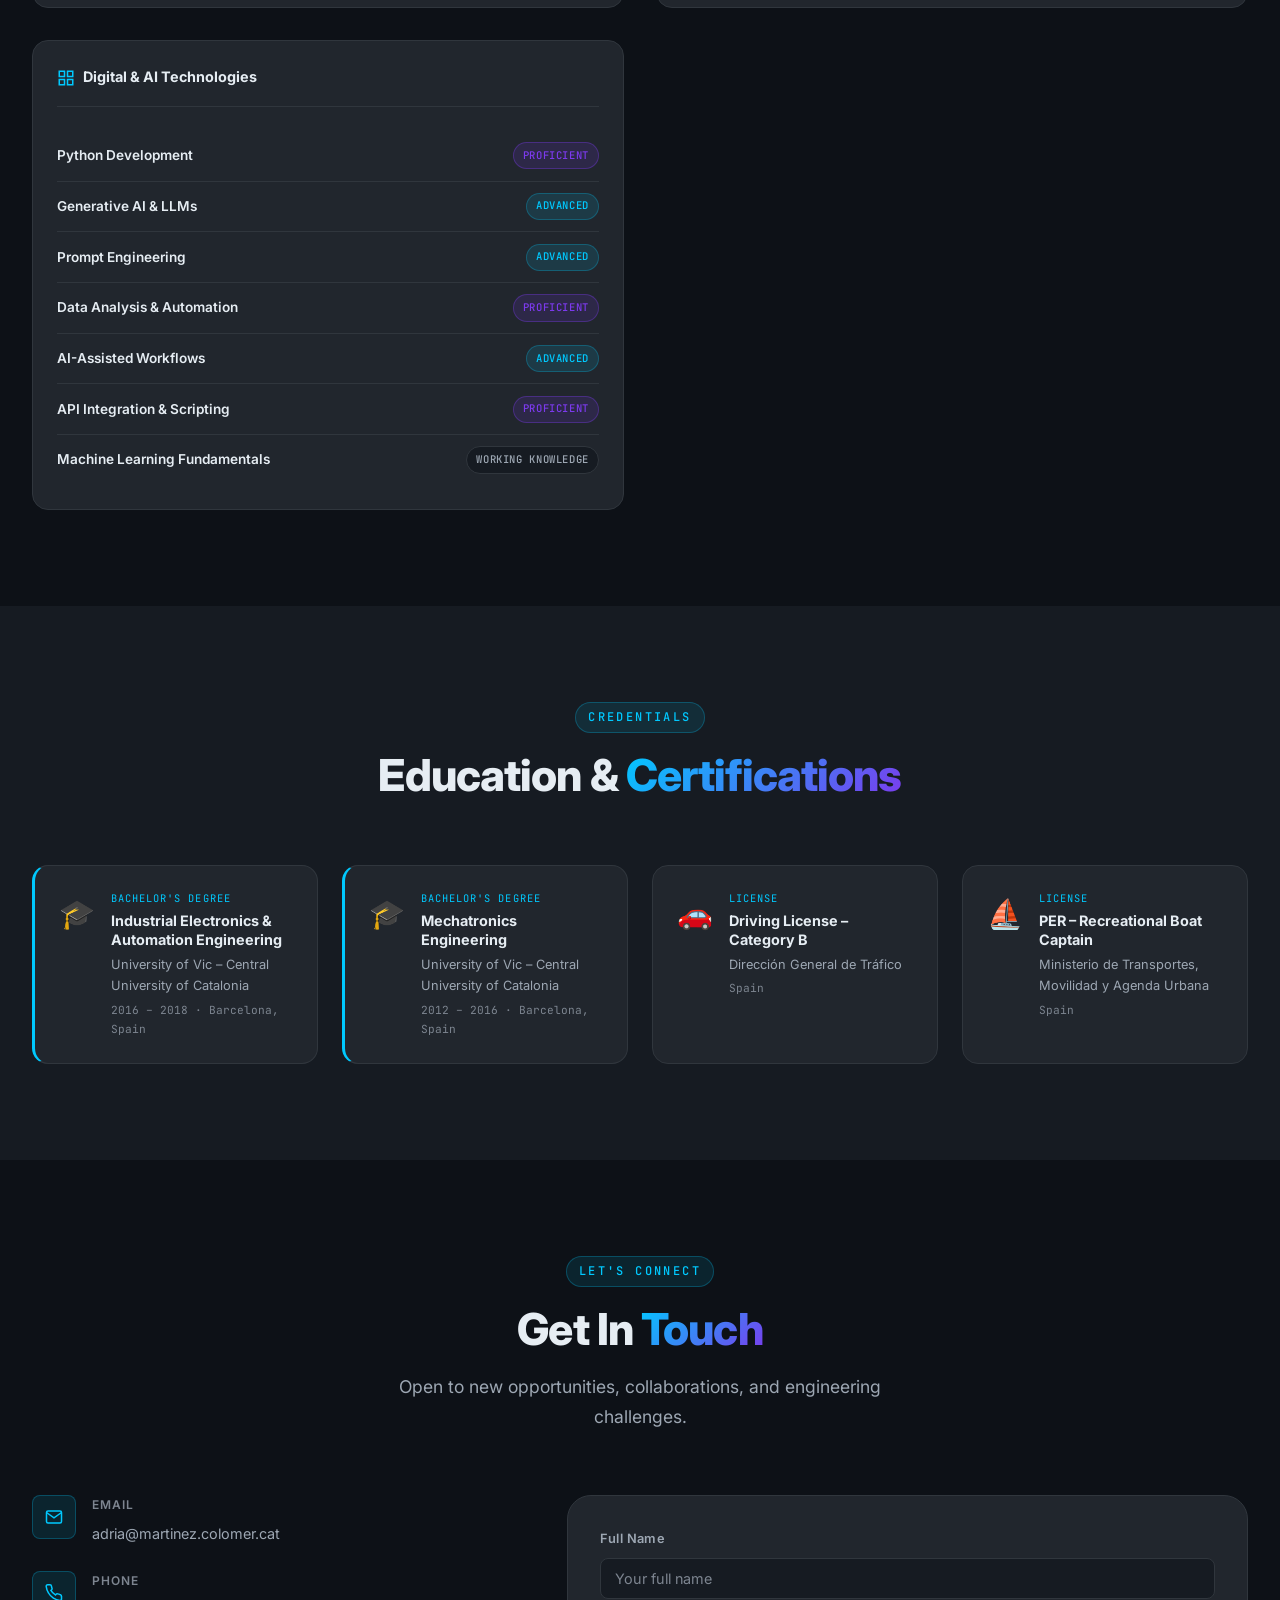
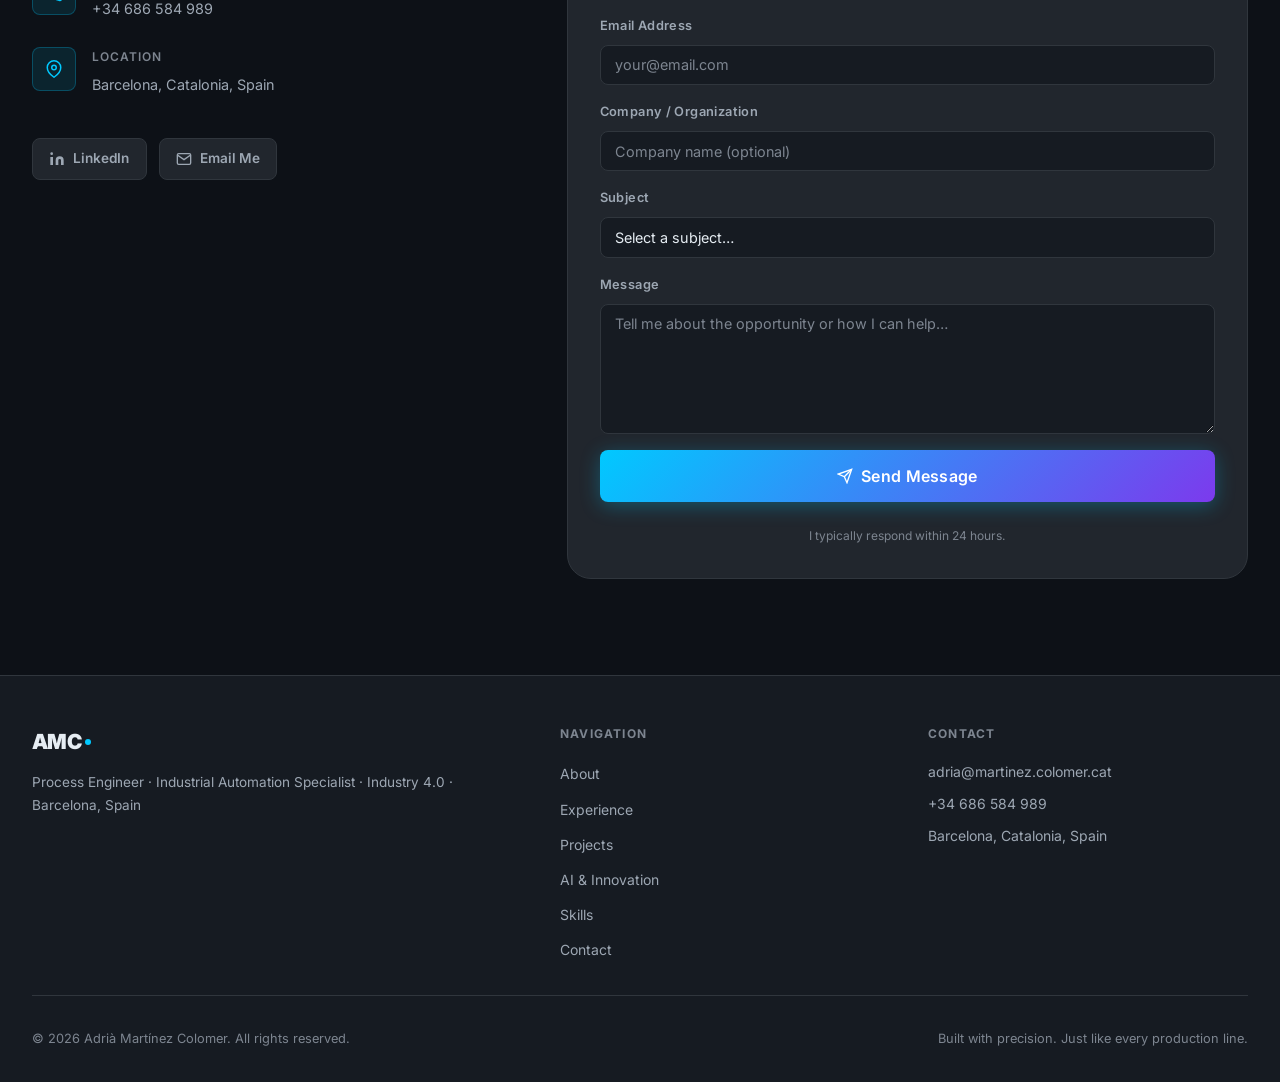
==== commit 1dd0a919: "Update index.html" ====
--- a/index.html
+++ b/index.html
@@ -1,6 +1,15 @@
 <!DOCTYPE html>
 <html lang="en" data-theme="dark" class="i18n-pending">
 <head>
+  <!-- Google tag (gtag.js) -->
+  <script async src="https://www.googletagmanager.com/gtag/js?id=G-YKE2JLHF12"></script>
+  <script>
+    window.dataLayer = window.dataLayer || [];
+    function gtag(){dataLayer.push(arguments);}
+    gtag('js', new Date());
+
+    gtag('config', 'G-YKE2JLHF12');
+  </script>
   <meta charset="UTF-8" />
   <meta name="viewport" content="width=device-width, initial-scale=1.0" />
   <title data-i18n="meta.title">Adrià Martínez Colomer | Process & Automation Engineer</title>
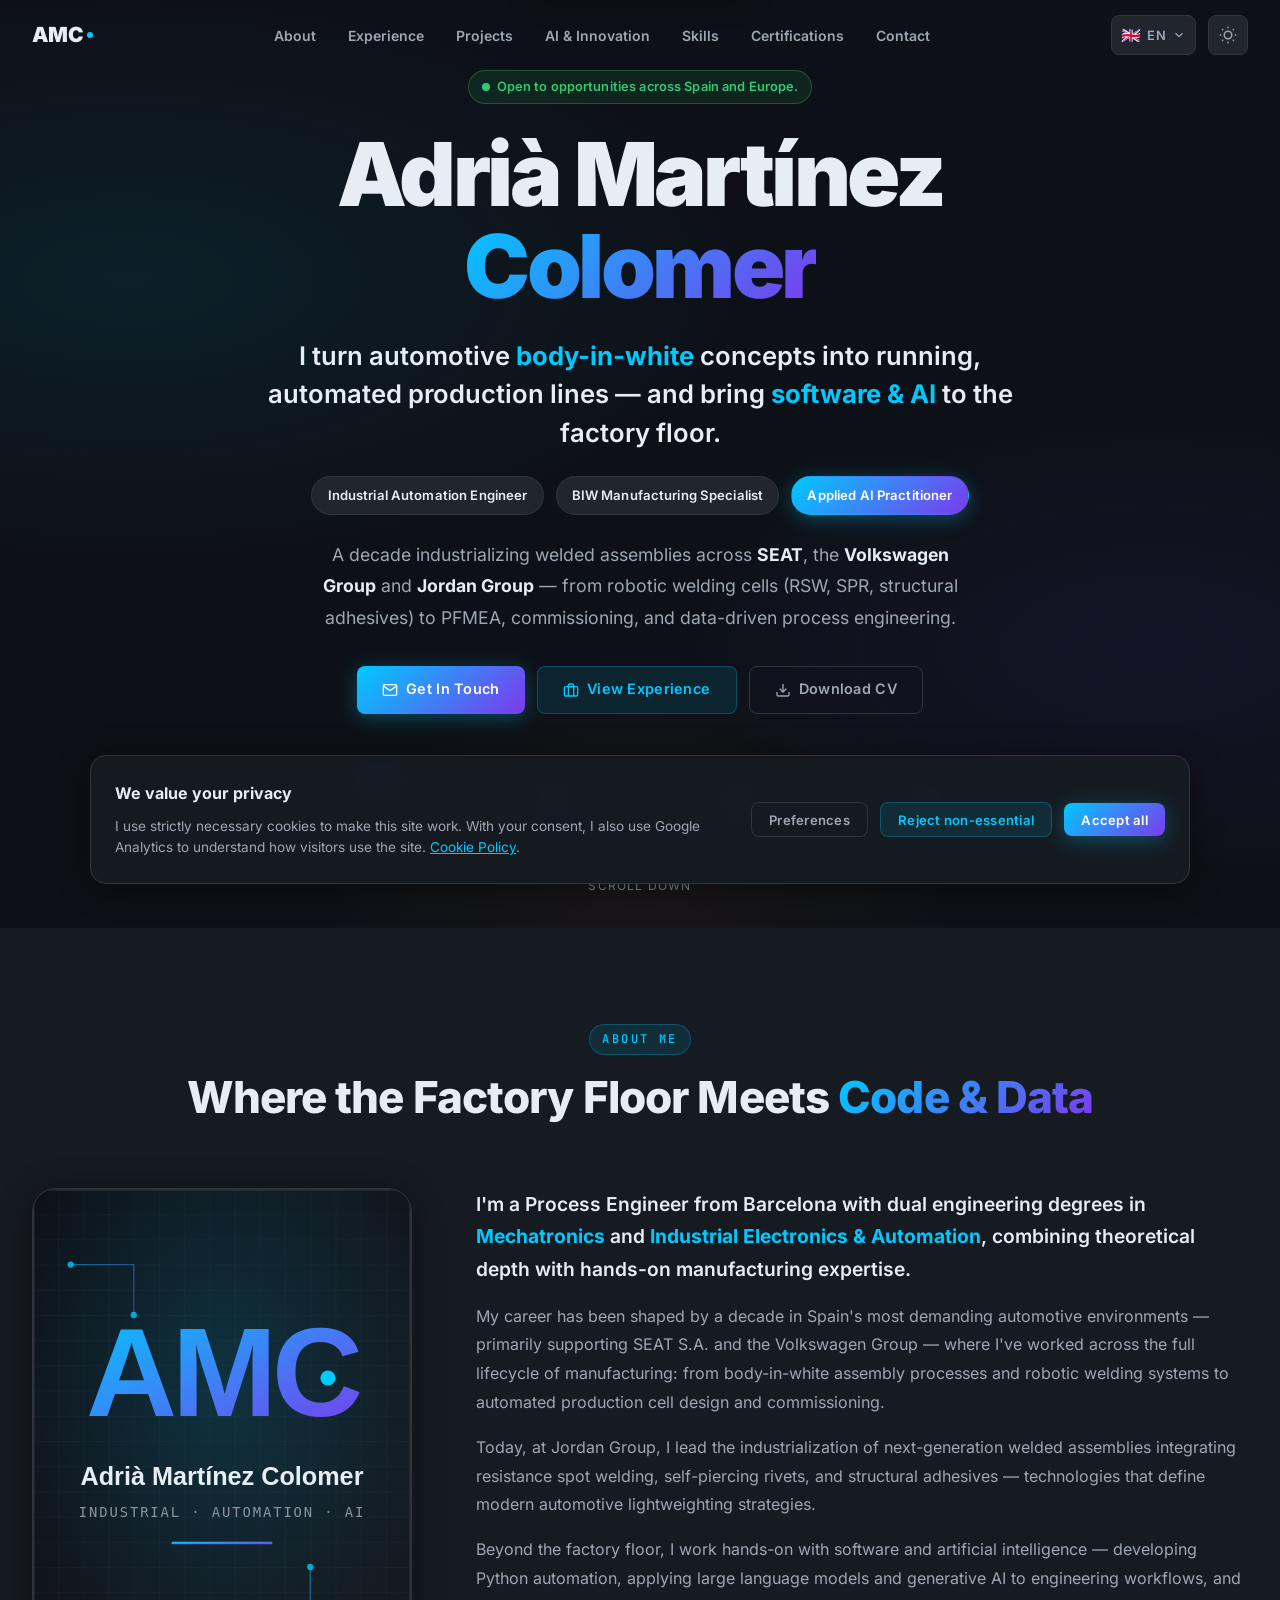
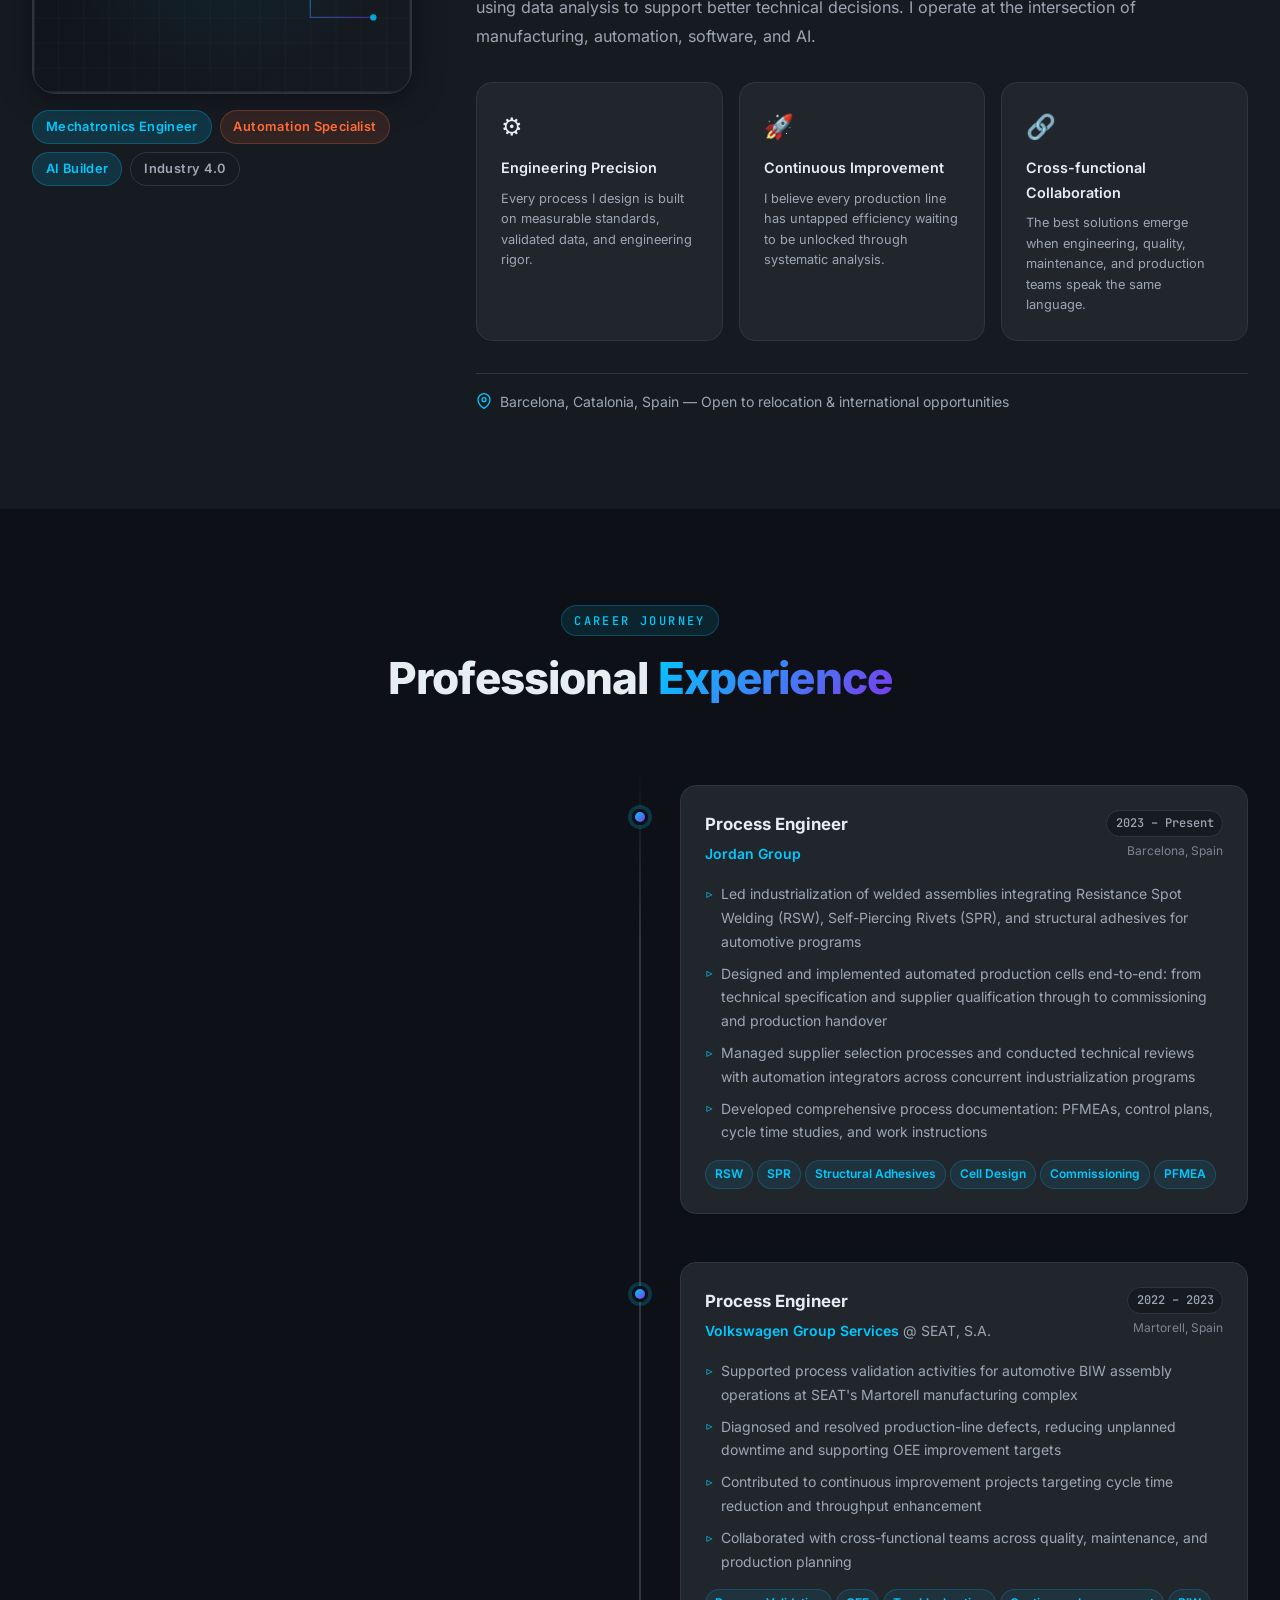
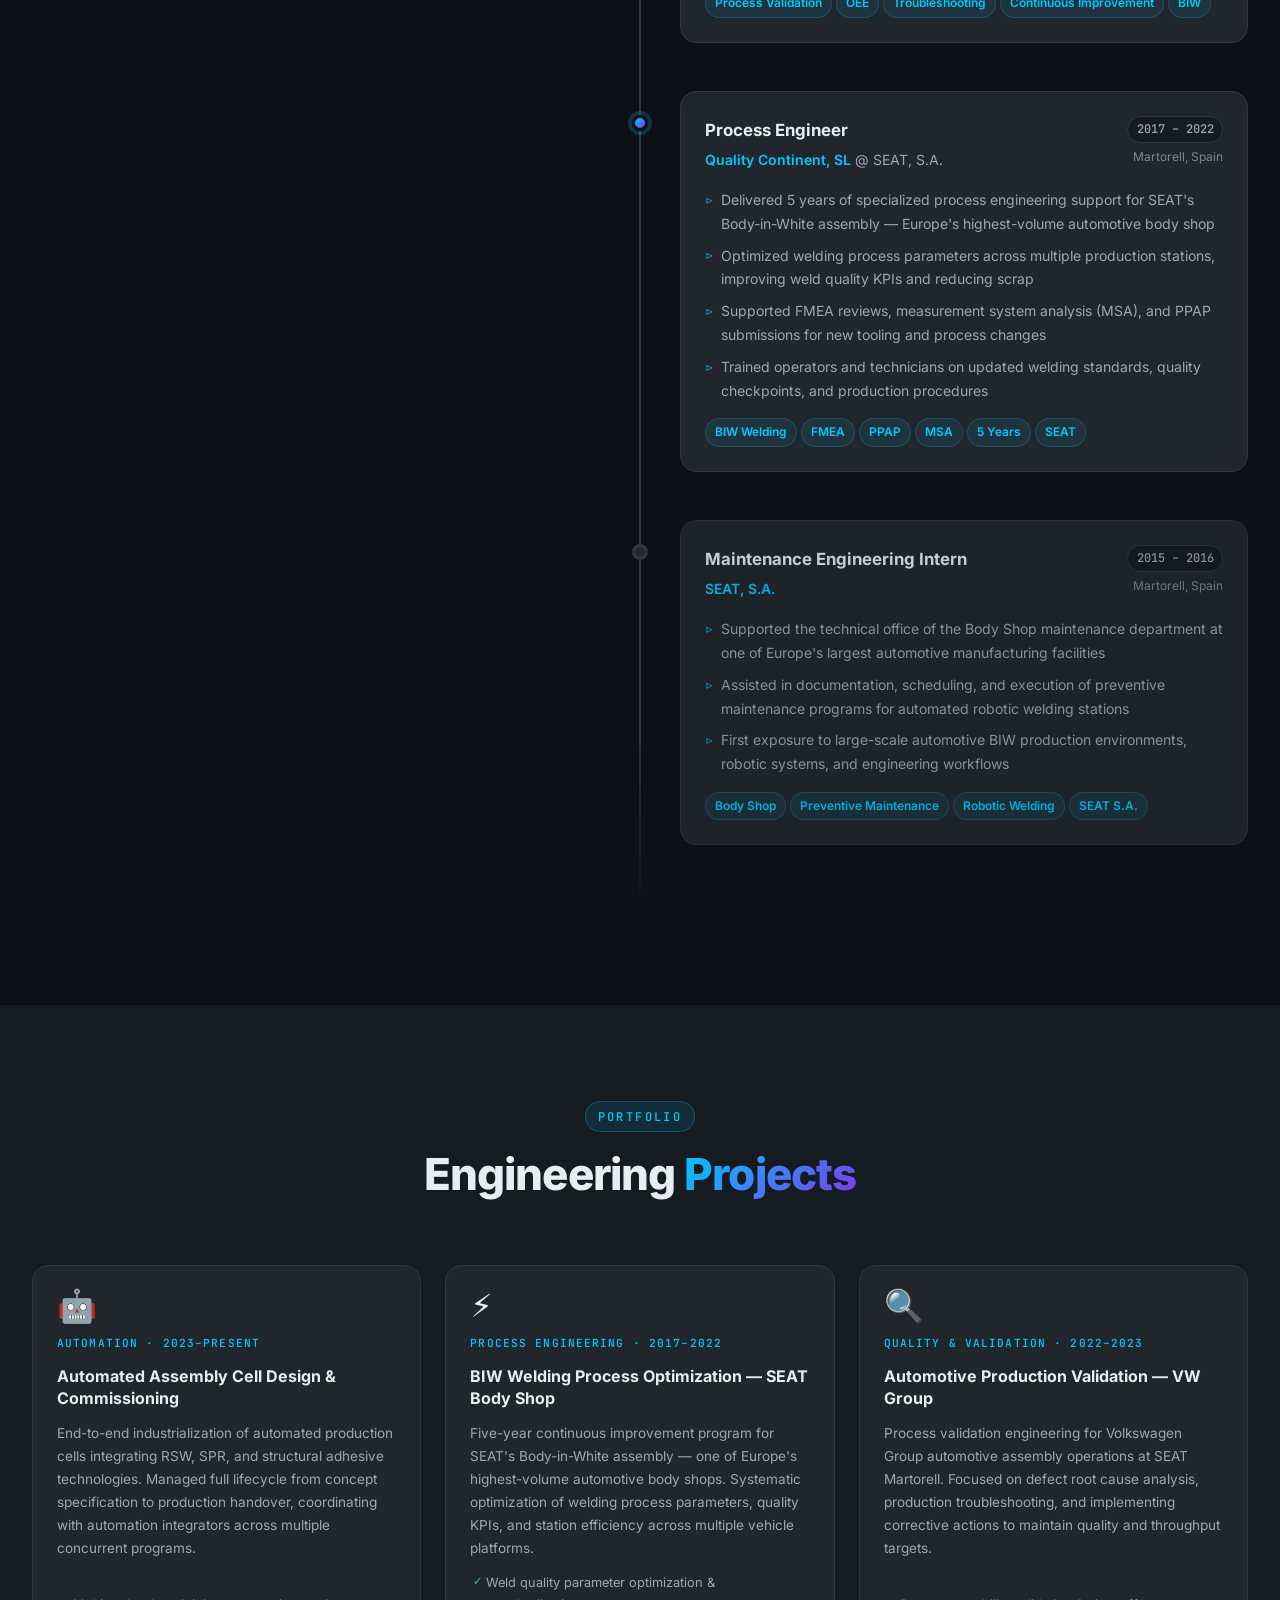
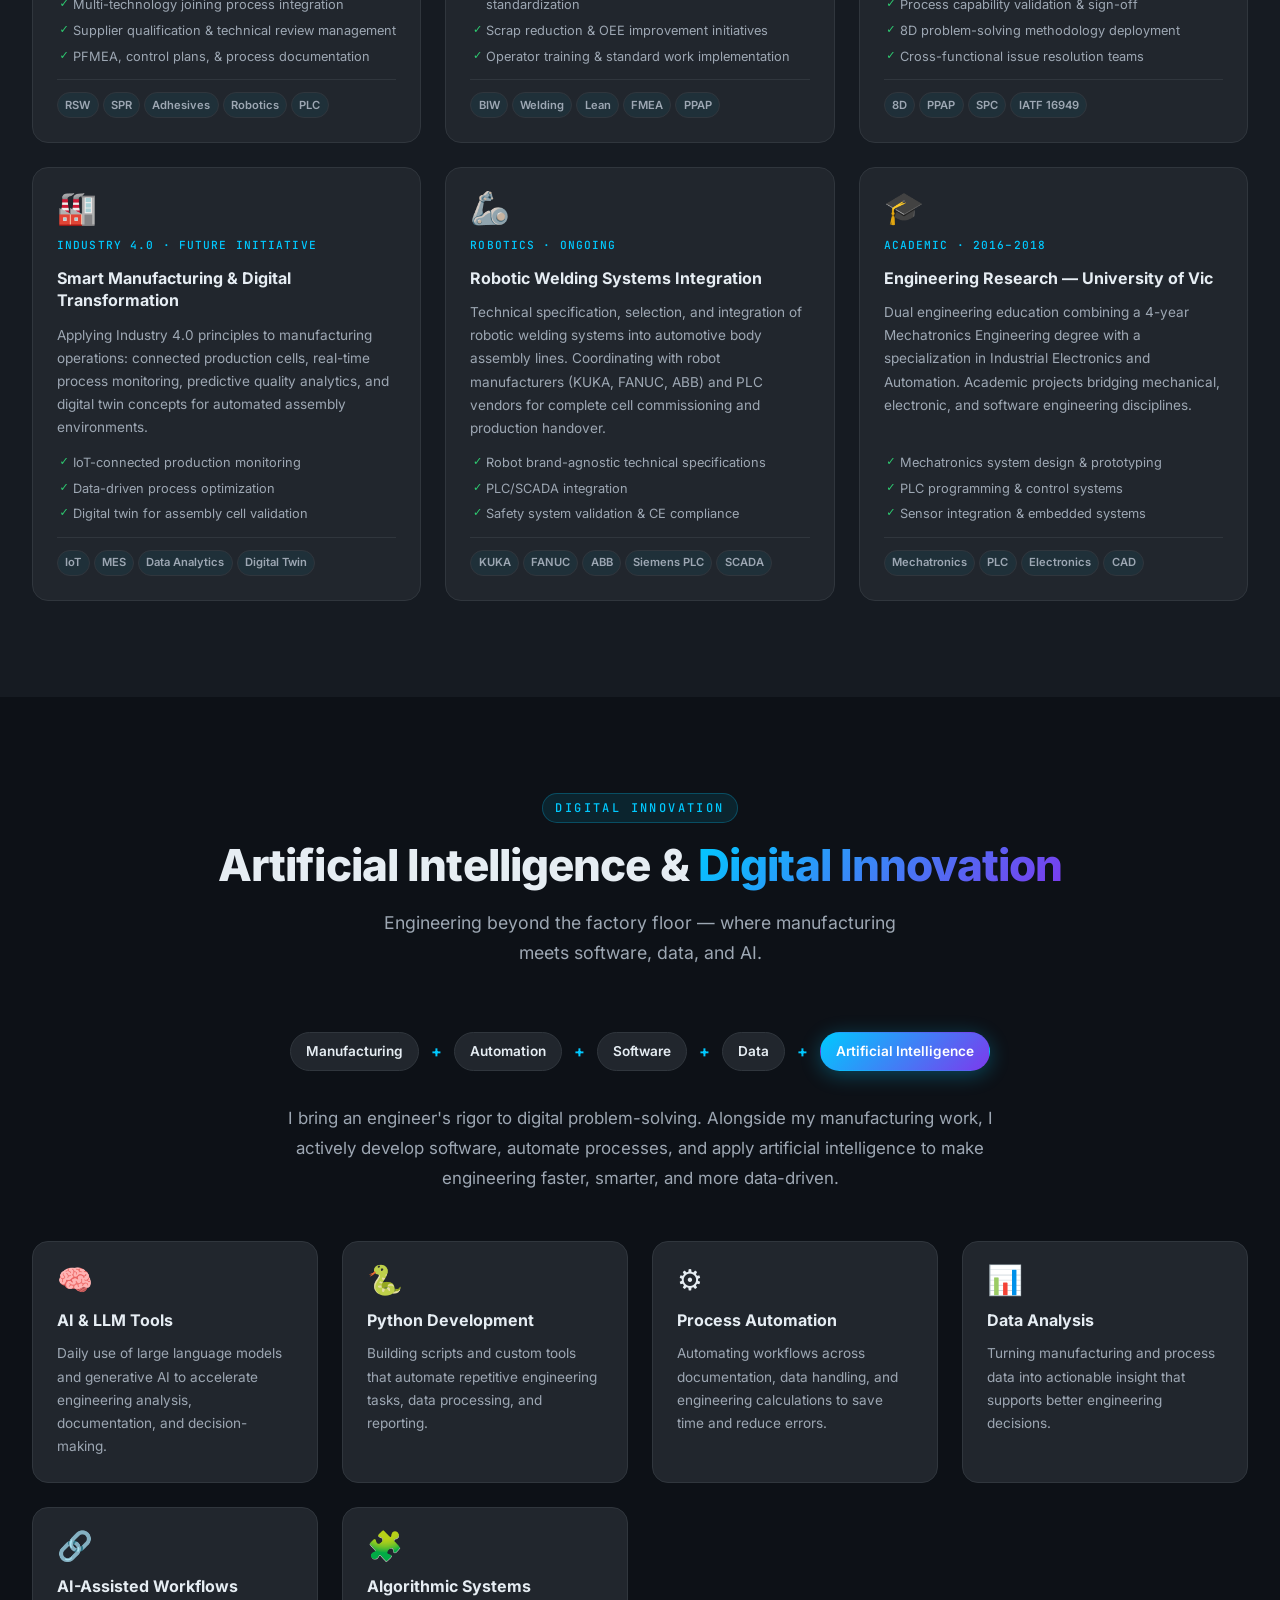
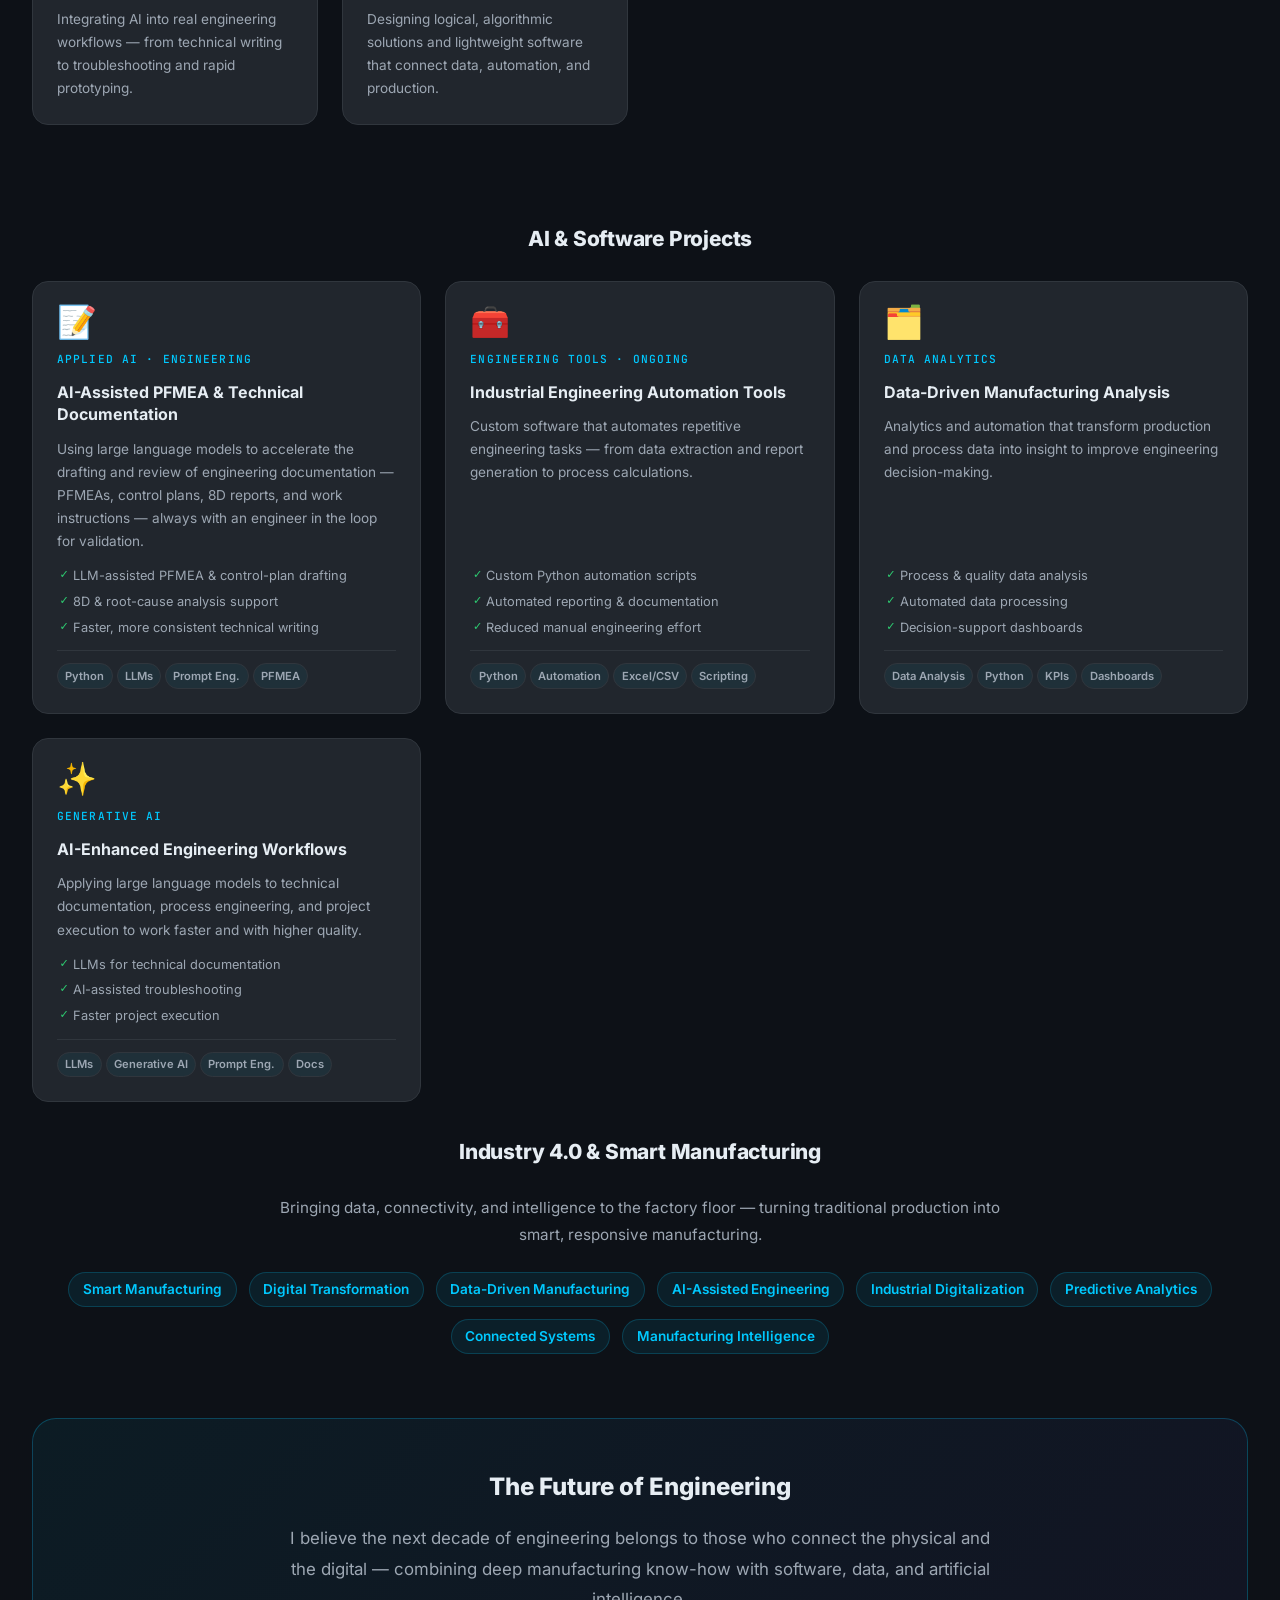
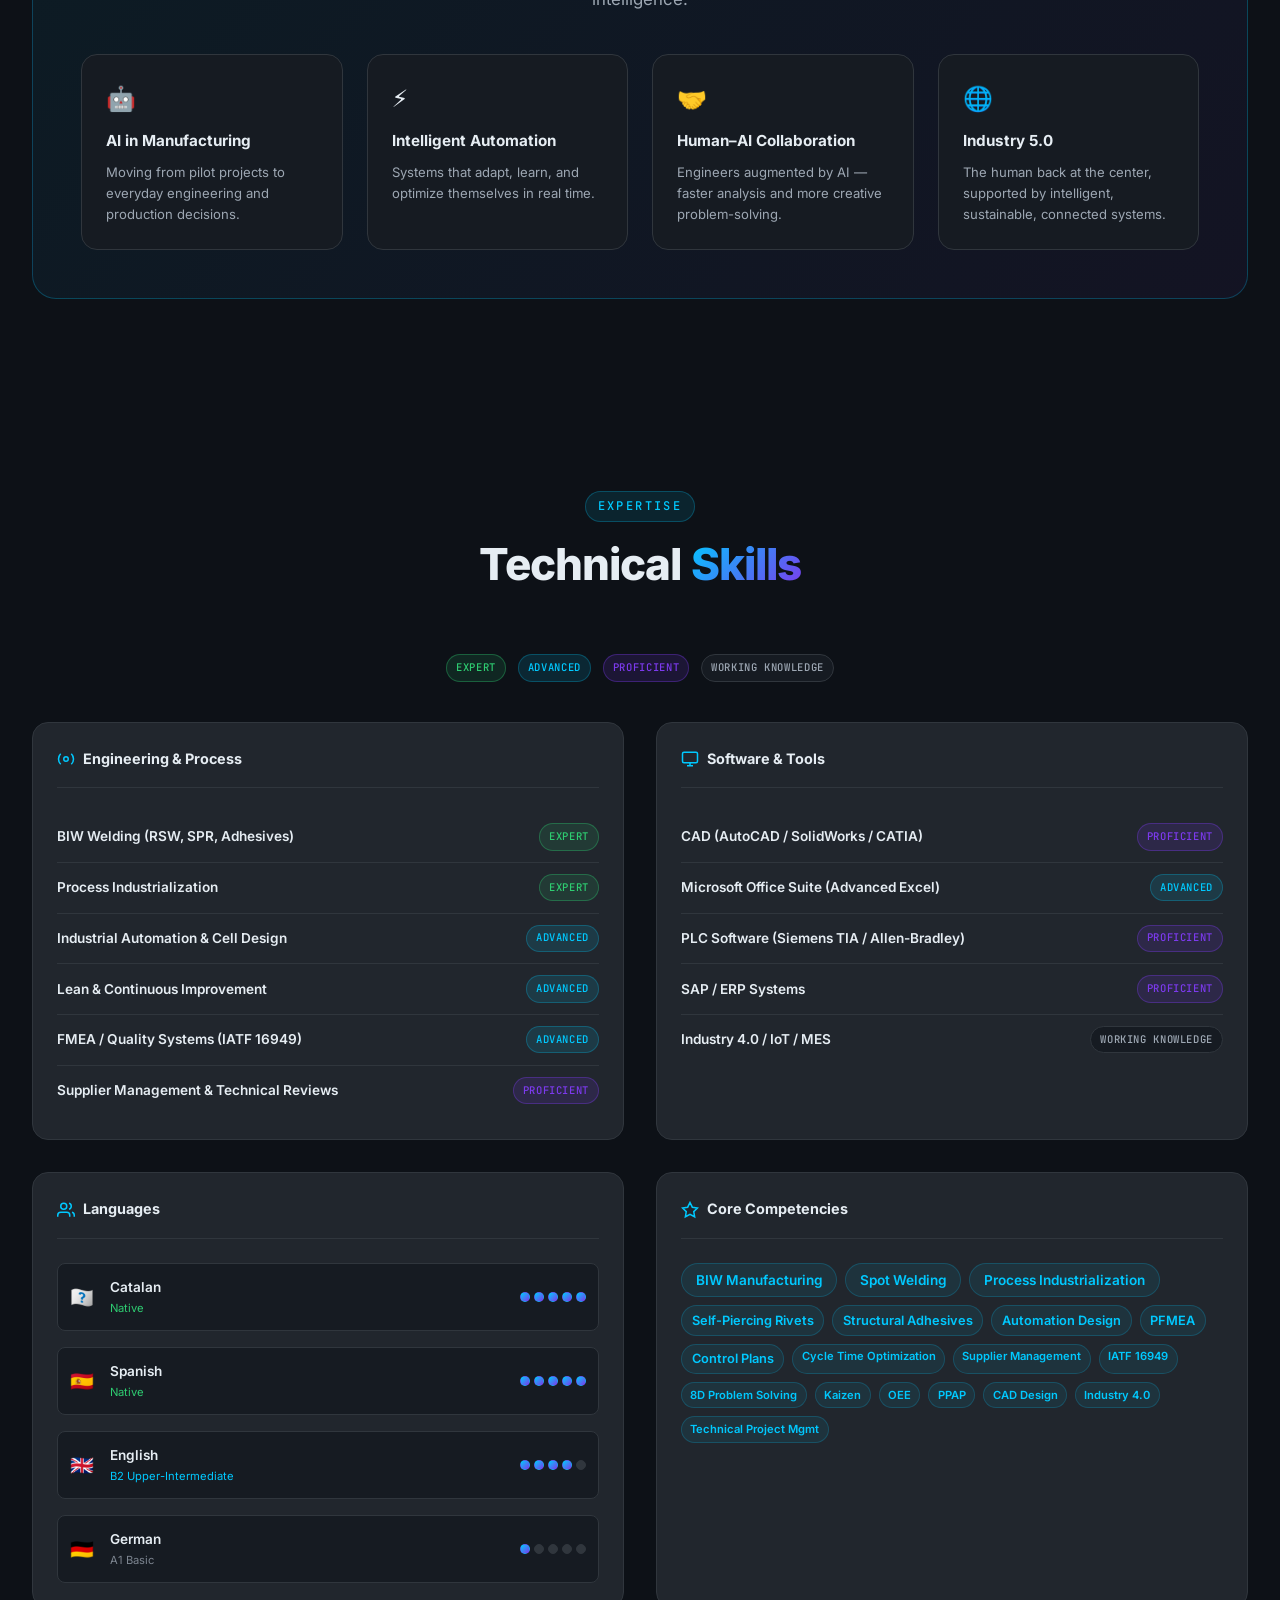
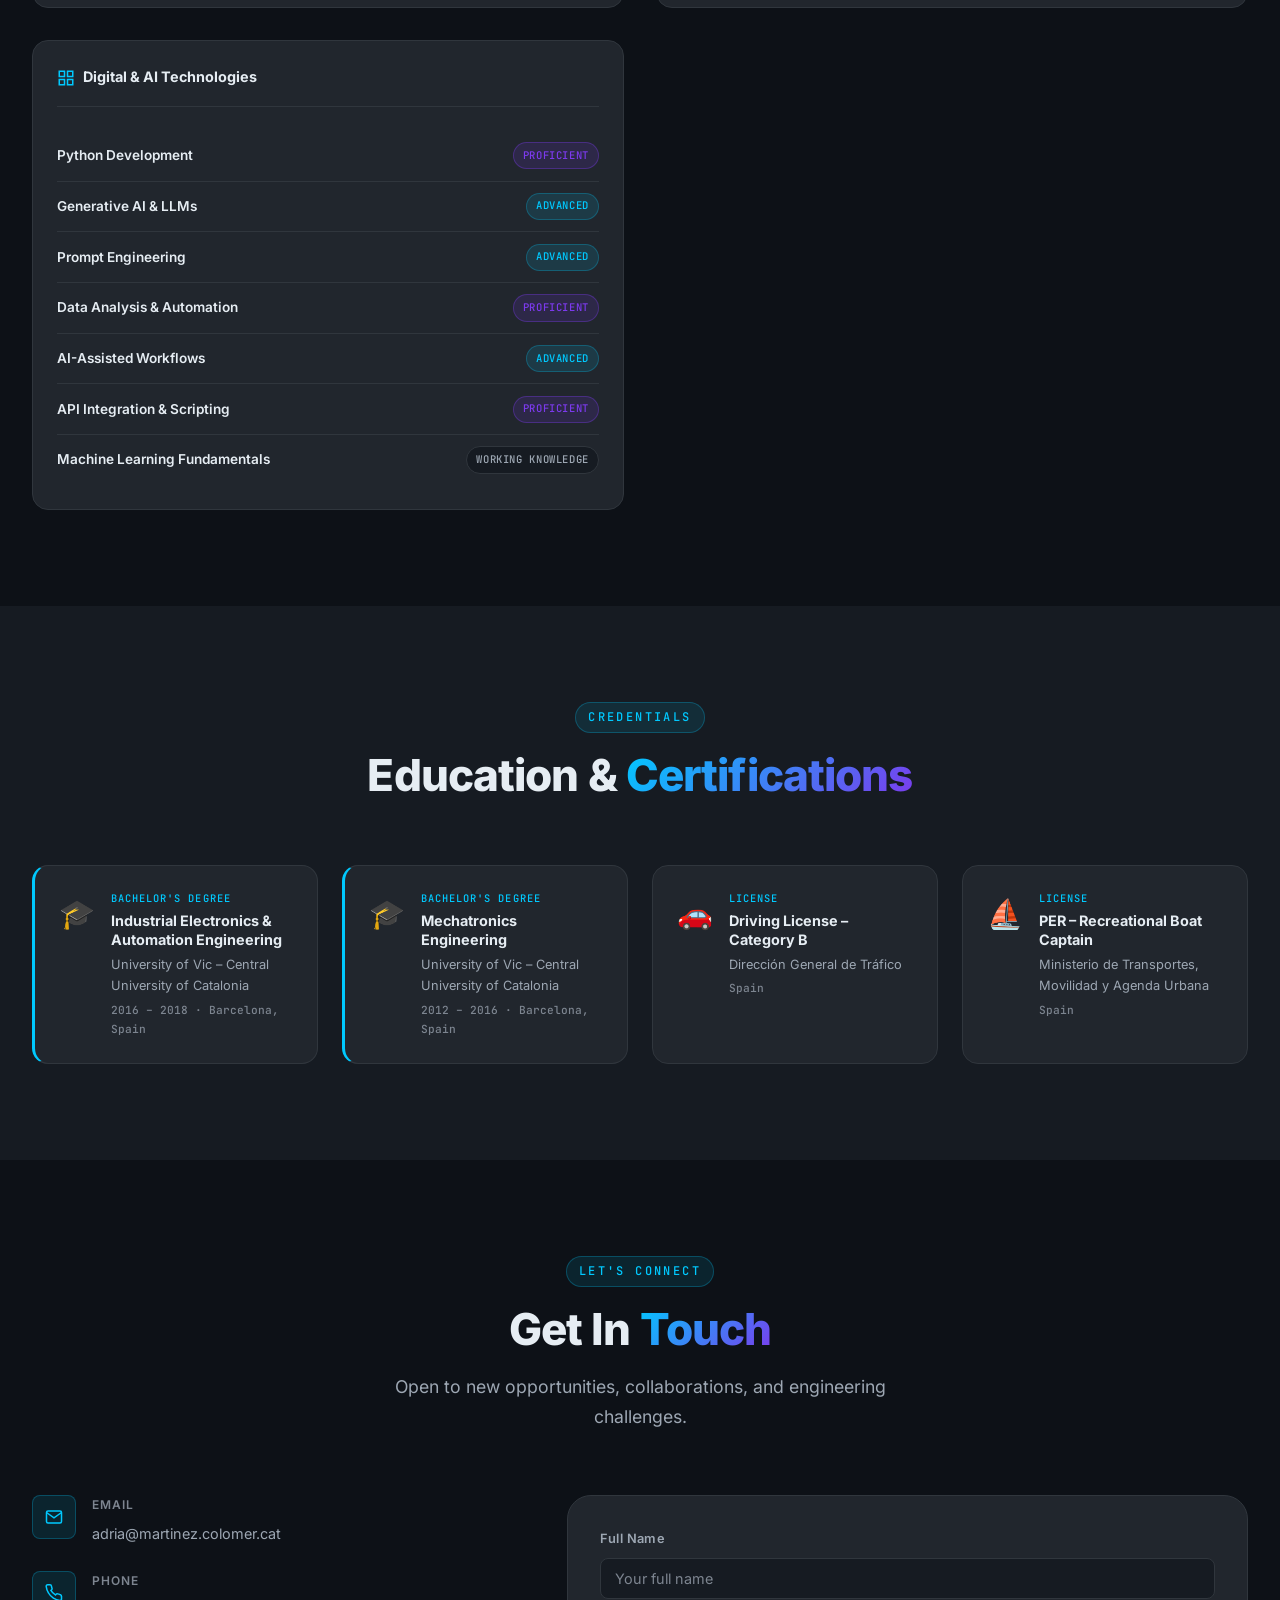
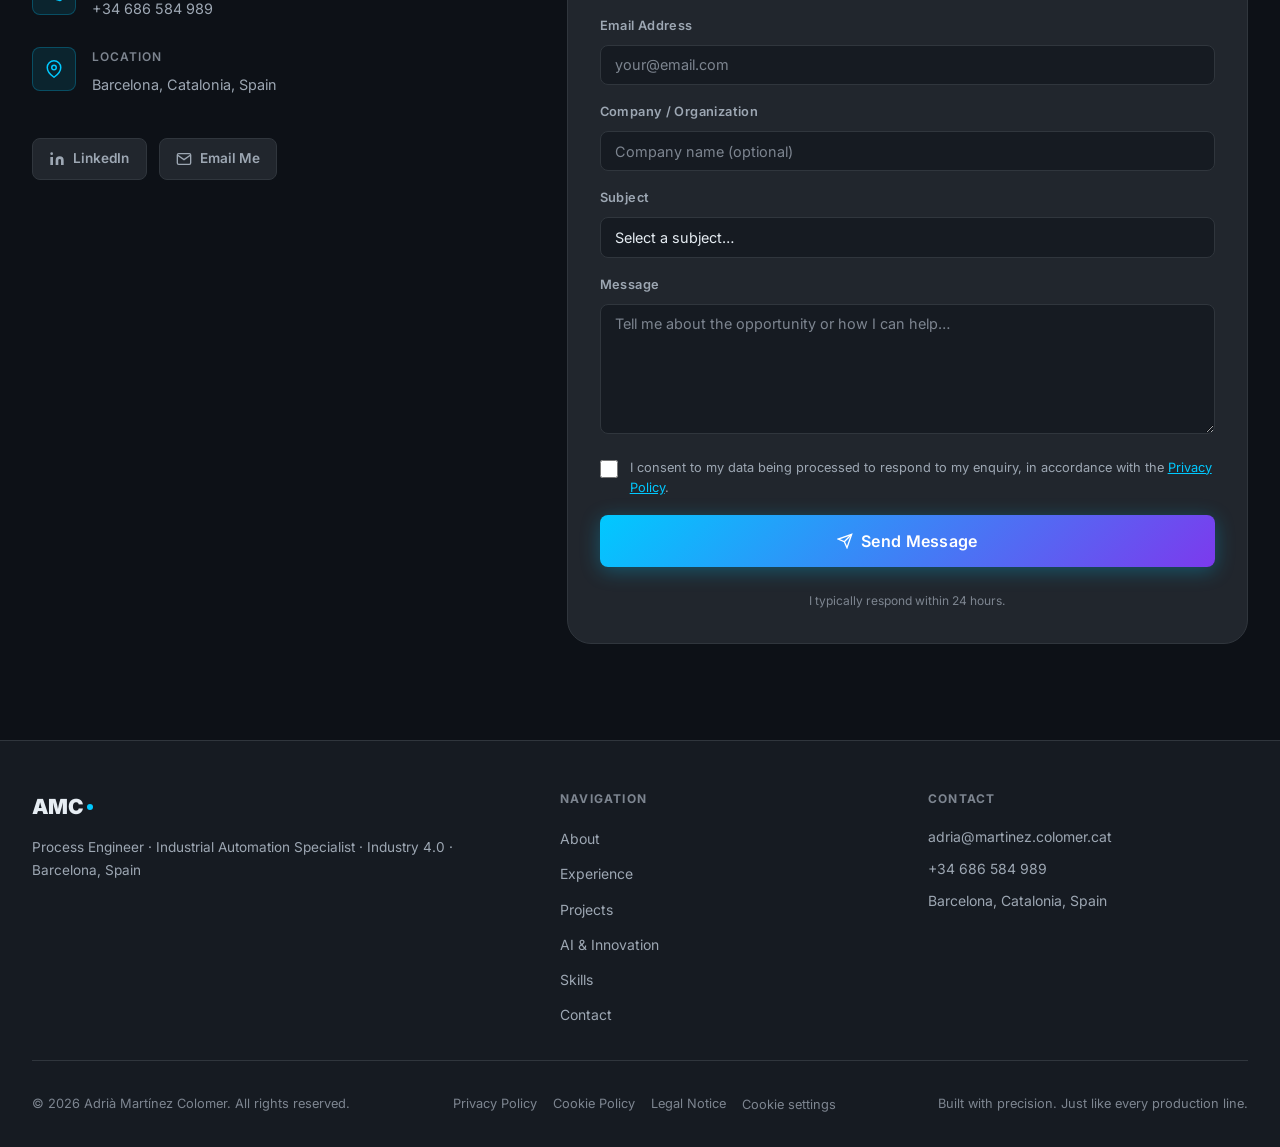
==== commit b30f7e9d: "Add files via upload" ====
--- a/index.html
+++ b/index.html
@@ -1,17 +1,11 @@
 <!DOCTYPE html>
 <html lang="en" data-theme="dark" class="i18n-pending">
 <head>
-  <!-- Google tag (gtag.js) -->
-  <script async src="https://www.googletagmanager.com/gtag/js?id=G-YKE2JLHF12"></script>
-  <script>
-    window.dataLayer = window.dataLayer || [];
-    function gtag(){dataLayer.push(arguments);}
-    gtag('js', new Date());
-
-    gtag('config', 'G-YKE2JLHF12');
-  </script>
   <meta charset="UTF-8" />
   <meta name="viewport" content="width=device-width, initial-scale=1.0" />
+  <!-- Content Security Policy (enforced on GitHub Pages via meta; mirror as a real
+       header at Cloudflare — see docs/SECURITY.md — to also send frame-ancestors). -->
+  <meta http-equiv="Content-Security-Policy" content="default-src 'self'; base-uri 'self'; object-src 'none'; img-src 'self' data: https://www.googletagmanager.com https://*.google-analytics.com; font-src 'self'; style-src 'self' 'unsafe-inline'; script-src 'self' https://www.googletagmanager.com https://challenges.cloudflare.com; connect-src 'self' https://formspree.io https://www.googletagmanager.com https://www.google-analytics.com https://*.google-analytics.com https://*.analytics.google.com https://challenges.cloudflare.com; frame-src https://challenges.cloudflare.com; form-action 'self' https://formspree.io; manifest-src 'self'; upgrade-insecure-requests" />
   <title data-i18n="meta.title">Adrià Martínez Colomer | Process & Automation Engineer</title>
   <meta name="description" data-i18n-content="meta.description" content="Industrial & automation engineer specialized in automotive BIW manufacturing, process industrialization, and applied AI. 10+ years across SEAT, Volkswagen Group and Jordan Group. Based in Barcelona, Spain." />
   <meta name="author" content="Adrià Martínez Colomer" />
@@ -49,19 +43,10 @@
   <link rel="alternate" hreflang="ca" href="https://amc-engineer.com/?lang=ca" />
   <link rel="alternate" hreflang="de" href="https://amc-engineer.com/?lang=de" />
   <link rel="alternate" hreflang="x-default" href="https://amc-engineer.com/" />
-  <!-- Anti-flicker: apply saved theme + language guard before first paint -->
-  <script>
-    (function () {
-      try {
-        var t = localStorage.getItem('theme');
-        if (t) document.documentElement.setAttribute('data-theme', t);
-      } catch (e) {}
-    })();
-  </script>
-  <!-- Fonts -->
-  <link rel="preconnect" href="https://fonts.googleapis.com" />
-  <link rel="preconnect" href="https://fonts.gstatic.com" crossorigin />
-  <link href="https://fonts.googleapis.com/css2?family=Inter:wght@400;600;700;800;900&family=JetBrains+Mono:wght@500&display=swap" rel="stylesheet" />
+  <!-- Anti-flicker: apply saved theme before first paint (external for CSP) -->
+  <script src="js/theme-init.js"></script>
+  <!-- Self-hosted fonts (no external Google Fonts requests) -->
+  <link rel="preload" href="/assets/fonts/inter-latin.woff2" as="font" type="font/woff2" crossorigin />
   <!-- Stylesheet -->
   <link rel="stylesheet" href="css/style.css" />
 
@@ -746,7 +731,7 @@
           </h3>
           <div class="language-grid">
             <div class="language-item">
-              <div class="language-flag"><img src="assets/flags/ca.svg" alt="Català"></div>
+              <div class="language-flag">🏴󠁥󠁳󠁣󠁴󠁿</div>
               <div class="language-info">
                 <span class="language-name" data-i18n="skills.langs.0.name">Catalan</span>
                 <span class="language-level native" data-i18n="skills.langs.0.level">Native</span>
@@ -963,17 +948,22 @@
       method="POST"
       aria-label="Contact form"
       novalidate>
+          <!-- Honeypot: hidden from real users; Formspree's _gotcha auto-discards spam -->
+          <div class="form__hp" aria-hidden="true">
+            <label for="company_url">Leave this field empty</label>
+            <input type="text" id="company_url" name="_gotcha" tabindex="-1" autocomplete="off" />
+          </div>
           <div class="form__group">
             <label for="name" class="form__label" data-i18n="contact.fName">Full Name</label>
-            <input type="text" id="name" name="name" class="form__input" data-i18n-placeholder="contact.pName" placeholder="Your full name" required aria-required="true" />
+            <input type="text" id="name" name="name" class="form__input" data-i18n-placeholder="contact.pName" placeholder="Your full name" required aria-required="true" maxlength="100" autocomplete="name" />
           </div>
           <div class="form__group">
             <label for="email" class="form__label" data-i18n="contact.fEmail">Email Address</label>
-            <input type="email" id="email" name="email" class="form__input" data-i18n-placeholder="contact.pEmail" placeholder="your@email.com" required aria-required="true" />
+            <input type="email" id="email" name="email" class="form__input" data-i18n-placeholder="contact.pEmail" placeholder="your@email.com" required aria-required="true" maxlength="150" autocomplete="email" inputmode="email" />
           </div>
           <div class="form__group">
             <label for="company" class="form__label" data-i18n="contact.fCompany">Company / Organization</label>
-            <input type="text" id="company" name="company" class="form__input" data-i18n-placeholder="contact.pCompany" placeholder="Company name (optional)" />
+            <input type="text" id="company" name="company" class="form__input" data-i18n-placeholder="contact.pCompany" placeholder="Company name (optional)" maxlength="120" autocomplete="organization" />
           </div>
           <div class="form__group">
             <label for="subject" class="form__label" data-i18n="contact.fSubject">Subject</label>
@@ -987,10 +977,17 @@
           </div>
           <div class="form__group">
             <label for="message" class="form__label" data-i18n="contact.fMessage">Message</label>
-            <textarea id="message" name="message" class="form__input form__textarea" data-i18n-placeholder="contact.pMessage" placeholder="Tell me about the opportunity or how I can help…" rows="5" required aria-required="true"></textarea>
-          </div>
+            <textarea id="message" name="message" class="form__input form__textarea" data-i18n-placeholder="contact.pMessage" placeholder="Tell me about the opportunity or how I can help…" rows="5" required aria-required="true" maxlength="2000"></textarea>
+          </div>
+          <div class="form__consent">
+            <input type="checkbox" id="consent" name="consent" class="form__check" required aria-required="true" />
+            <label for="consent" class="form__consent-label" data-i18n="contact.consent" data-i18n-html>I consent to my data being processed to respond to my enquiry, in accordance with the <a href="/privacy-policy/" target="_blank" rel="noopener">Privacy Policy</a>.</label>
+          </div>
+          <!-- Cloudflare Turnstile (privacy-friendly CAPTCHA). Inactive until a site key
+               is set in js/main.js (TURNSTILE_SITEKEY) — see docs/SECURITY.md. -->
+          <div class="cf-turnstile form__turnstile" data-sitekey="" data-theme="auto" data-size="flexible"></div>
           <button type="submit" class="btn btn--primary btn--full" id="submitBtn">
-            <svg xmlns="http://www.w3.org/2000/svg" viewBox="0 0 24 24" fill="none" stroke="currentColor" stroke-width="2"><line x1="22" y1="2" x2="11" y2="13"/><polygon points="22 2 15 22 11 13 2 9 22 2"/></svg>
+            <svg xmlns="http://www.w3.org/2000/svg" viewBox="0 0 24 24" fill="none" stroke="currentColor" stroke-width="2" aria-hidden="true"><line x1="22" y1="2" x2="11" y2="13"/><polygon points="22 2 15 22 11 13 2 9 22 2"/></svg>
             <span data-i18n="contact.submit">Send Message</span>
           </button>
           <p class="form__note" data-i18n="contact.note">I typically respond within 24 hours.</p>
@@ -1027,6 +1024,12 @@
       </div>
       <div class="footer__bottom">
         <p data-i18n="footer.copyright" data-year>&copy; <span class="js-year">2026</span> Adrià Martínez Colomer. All rights reserved.</p>
+        <nav class="footer__legal" aria-label="Legal">
+          <a href="/privacy-policy/" data-i18n="footer.privacy">Privacy Policy</a>
+          <a href="/cookie-policy/" data-i18n="footer.cookies">Cookie Policy</a>
+          <a href="/legal-notice/" data-i18n="footer.legalNotice">Legal Notice</a>
+          <button type="button" data-cookie-settings data-i18n="footer.cookieSettings">Cookie settings</button>
+        </nav>
         <p data-i18n="footer.built">Built with precision. Just like every production line.</p>
       </div>
     </div>
@@ -1040,5 +1043,6 @@
 
   <script src="js/i18n.js"></script>
   <script src="js/main.js"></script>
+  <script src="js/consent.js" defer></script>
 </body>
-</html>
+</html>
--- a/css/style.css
+++ b/css/style.css
@@ -1,6 +1,30 @@
 /* ================================================================
    ADRIÀ MARTÍNEZ COLOMER — Portfolio CSS
    ================================================================ */
+
+/* ── 0. SELF-HOSTED FONTS (no external Google requests) ───────────
+   Inter is a variable font: one file covers weights 100–900.
+   latin covers EN/ES/CA/DE; latin-ext is loaded only when needed. */
+@font-face {
+  font-family: 'Inter'; font-style: normal; font-weight: 100 900; font-display: swap;
+  src: url('/assets/fonts/inter-latin.woff2') format('woff2');
+  unicode-range: U+0000-00FF,U+0131,U+0152-0153,U+02BB-02BC,U+02C6,U+02DA,U+02DC,U+0304,U+0308,U+0329,U+2000-206F,U+2074,U+20AC,U+2122,U+2191,U+2193,U+2212,U+2215,U+FEFF,U+FFFD;
+}
+@font-face {
+  font-family: 'Inter'; font-style: normal; font-weight: 100 900; font-display: swap;
+  src: url('/assets/fonts/inter-latin-ext.woff2') format('woff2');
+  unicode-range: U+0100-02BA,U+02BD-02C5,U+02C7-02CC,U+02CE-02D7,U+02DD-02FF,U+0304,U+0308,U+0329,U+1D00-1DBF,U+1E00-1E9F,U+1EF2-1EFF,U+2020,U+20A0-20AB,U+20AD-20C0,U+2113,U+2C60-2C7F,U+A720-A7FF;
+}
+@font-face {
+  font-family: 'JetBrains Mono'; font-style: normal; font-weight: 500; font-display: swap;
+  src: url('/assets/fonts/jetbrains-500-latin.woff2') format('woff2');
+  unicode-range: U+0000-00FF,U+0131,U+0152-0153,U+02BB-02BC,U+02C6,U+02DA,U+02DC,U+0304,U+0308,U+0329,U+2000-206F,U+2074,U+20AC,U+2122,U+2191,U+2193,U+2212,U+2215,U+FEFF,U+FFFD;
+}
+@font-face {
+  font-family: 'JetBrains Mono'; font-style: normal; font-weight: 500; font-display: swap;
+  src: url('/assets/fonts/jetbrains-500-latin-ext.woff2') format('woff2');
+  unicode-range: U+0100-02BA,U+02BD-02C5,U+02C7-02CC,U+02CE-02D7,U+02DD-02FF,U+0304,U+0308,U+0329,U+1D00-1DBF,U+1E00-1E9F,U+1EF2-1EFF,U+2020,U+20A0-20AB,U+20AD-20C0,U+2113,U+2C60-2C7F,U+A720-A7FF;
+}
 
 /* ── 1. CUSTOM PROPERTIES ─────────────────────────────────────── */
 :root {
@@ -1386,3 +1410,173 @@
 .skill-level--working    { color: var(--txt2);   background: var(--bg2);            border-color: var(--border); }
 [data-theme="light"] .skill-level--purple,
 [data-theme="light"] .skill-level--proficient { color: #6D28D9; }
+
+/* ── 24. COOKIE CONSENT: BANNER + PREFERENCES MODAL ──────────── */
+.cc-link { color: var(--acc); text-decoration: underline; }
+.cc-link:hover { color: var(--txt); }
+
+.cc-banner {
+  position: fixed;
+  left: var(--s4);
+  right: var(--s4);
+  bottom: var(--s4);
+  z-index: 1500;
+  max-width: 1100px;
+  margin: 0 auto;
+  display: flex;
+  align-items: center;
+  gap: var(--s6);
+  flex-wrap: wrap;
+  background: var(--bg2);
+  border: 1px solid var(--border);
+  border-radius: var(--r-lg);
+  box-shadow: var(--shadow);
+  padding: var(--s6);
+  animation: ccUp .4s ease;
+}
+[data-theme="dark"] .cc-banner { background: rgba(22, 27, 34, .98); backdrop-filter: blur(12px); -webkit-backdrop-filter: blur(12px); }
+@keyframes ccUp { from { opacity: 0; transform: translateY(16px); } to { opacity: 1; transform: none; } }
+.cc-banner[hidden] { display: none; }
+.cc-banner__text { flex: 1 1 320px; }
+.cc-banner__title { font-size: 1rem; font-weight: 700; color: var(--txt); margin-bottom: var(--s2); }
+.cc-banner__body { font-size: .85rem; color: var(--txt2); line-height: 1.6; }
+.cc-banner__actions { display: flex; gap: var(--s3); flex-wrap: wrap; align-items: center; }
+.cc-btn { font-size: .82rem; padding: .65em 1.3em; }
+
+/* Preferences modal */
+.cc-modal { position: fixed; inset: 0; z-index: 1600; display: flex; align-items: center; justify-content: center; padding: var(--s4); }
+.cc-modal[hidden] { display: none; }
+.cc-modal__backdrop { position: absolute; inset: 0; background: rgba(0,0,0,.6); }
+.cc-modal__dialog {
+  position: relative;
+  width: 100%;
+  max-width: 540px;
+  max-height: 90vh;
+  overflow-y: auto;
+  background: var(--bg2);
+  border: 1px solid var(--border);
+  border-radius: var(--r-xl);
+  box-shadow: var(--shadow);
+  padding: var(--s8);
+  animation: ccUp .3s ease;
+}
+.cc-modal__close {
+  position: absolute; top: var(--s4); right: var(--s4);
+  width: 34px; height: 34px; border-radius: var(--r);
+  font-size: 1.4rem; line-height: 1; color: var(--txt2);
+  background: var(--bg3); border: 1px solid var(--border);
+}
+.cc-modal__close:hover { color: var(--acc); border-color: var(--border-acc); }
+.cc-modal__title { font-size: 1.25rem; font-weight: 800; color: var(--txt); margin-bottom: var(--s6); }
+.cc-option { padding: var(--s4) 0; border-top: 1px solid var(--border); }
+.cc-option:first-of-type { border-top: none; }
+.cc-option__head { display: flex; align-items: center; gap: var(--s3); margin-bottom: var(--s2); }
+.cc-option__head strong { font-size: .9rem; color: var(--txt); }
+.cc-option__desc { font-size: .82rem; color: var(--txt2); line-height: 1.6; }
+.cc-pill { margin-left: auto; font-family: var(--mono); font-size: .65rem; text-transform: uppercase; letter-spacing: .06em; padding: .3em .7em; border-radius: var(--r-full); }
+.cc-pill--on { color: var(--green); background: rgba(46,204,113,.12); border: 1px solid rgba(46,204,113,.35); }
+.cc-modal__actions { display: flex; justify-content: flex-end; gap: var(--s3); margin-top: var(--s6); flex-wrap: wrap; }
+
+/* toggle switch */
+.cc-switch { position: relative; display: inline-flex; flex-shrink: 0; cursor: pointer; }
+.cc-switch input { position: absolute; opacity: 0; width: 100%; height: 100%; margin: 0; cursor: pointer; }
+.cc-switch__track {
+  width: 42px; height: 24px; border-radius: var(--r-full);
+  background: var(--bg3); border: 1px solid var(--border); transition: all var(--t);
+}
+.cc-switch__track::after {
+  content: ''; position: absolute; top: 3px; left: 3px;
+  width: 18px; height: 18px; border-radius: 50%;
+  background: var(--txt2); transition: all var(--t);
+}
+.cc-switch input:checked + .cc-switch__track { background: var(--grad); border-color: transparent; }
+.cc-switch input:checked + .cc-switch__track::after { transform: translateX(18px); background: #fff; }
+.cc-switch input:focus-visible + .cc-switch__track { outline: 3px solid var(--acc); outline-offset: 2px; }
+
+@media (max-width: 560px) {
+  .cc-banner { padding: var(--s4); gap: var(--s4); }
+  .cc-banner__actions { width: 100%; }
+  .cc-banner__actions .cc-btn { flex: 1 1 auto; justify-content: center; }
+}
+
+/* ── 25. LEGAL PAGES (privacy / cookies / legal notice) ──────── */
+.legal-nav {
+  position: sticky; top: 0; z-index: 1000;
+  height: var(--nav-h);
+  display: flex; align-items: center;
+  background: rgba(13,17,23,.85);
+  backdrop-filter: blur(20px); -webkit-backdrop-filter: blur(20px);
+  border-bottom: 1px solid var(--border);
+}
+[data-theme="light"] .legal-nav { background: rgba(240,244,248,.9); }
+.legal-nav__inner {
+  width: 100%; max-width: var(--max-w); margin: 0 auto;
+  padding: 0 var(--pad);
+  display: flex; align-items: center; justify-content: space-between; gap: var(--s4);
+}
+.legal-nav__back { display: inline-flex; align-items: center; gap: var(--s2); font-size: .85rem; font-weight: 600; color: var(--txt2); }
+.legal-nav__back:hover { color: var(--acc); }
+
+.legal { padding: var(--s16) 0 var(--s20); }
+.legal__container { max-width: 820px; }
+.legal__title { font-size: clamp(1.8rem, 4vw, 2.6rem); font-weight: 800; letter-spacing: -.02em; color: var(--txt); margin: var(--s4) 0 var(--s2); }
+.legal__updated { font-family: var(--mono); font-size: .8rem; color: var(--txt3); margin-bottom: var(--s10); }
+.legal__container h2 { font-size: 1.25rem; font-weight: 800; color: var(--txt); margin: var(--s10) 0 var(--s3); letter-spacing: -.01em; }
+.legal__container h3 { font-size: 1rem; font-weight: 700; color: var(--txt); margin: var(--s6) 0 var(--s2); }
+.legal__container p, .legal__container li { color: var(--txt2); line-height: 1.8; font-size: .95rem; }
+.legal__container p { margin-bottom: var(--s4); }
+.legal__container ul { padding-left: var(--s6); margin-bottom: var(--s4); list-style: disc; }
+.legal__container li { margin-bottom: var(--s2); }
+.legal__container a { color: var(--acc); text-decoration: underline; }
+.legal__container a:hover { color: var(--txt); }
+.legal__container strong { color: var(--txt); }
+.legal__note {
+  background: rgba(var(--acc-rgb), .06);
+  border: 1px solid var(--border-acc);
+  border-left: 3px solid var(--acc);
+  border-radius: var(--r);
+  padding: var(--s4) var(--s6);
+  margin: var(--s6) 0;
+  font-size: .9rem;
+}
+.legal-table { width: 100%; border-collapse: collapse; margin: var(--s4) 0 var(--s6); font-size: .85rem; }
+.legal-table th, .legal-table td { text-align: left; padding: .7em .8em; border: 1px solid var(--border); vertical-align: top; color: var(--txt2); }
+.legal-table th { background: var(--bg3); color: var(--txt); font-weight: 700; }
+.legal-table caption { caption-side: top; text-align: left; color: var(--txt3); font-size: .8rem; margin-bottom: var(--s2); }
+@media (max-width: 600px) {
+  .legal-table, .legal-table tbody, .legal-table tr, .legal-table td, .legal-table th { display: block; }
+  .legal-table th { border-bottom: none; }
+  .legal-table td { border-top: none; }
+  .legal-table tr { margin-bottom: var(--s4); border: 1px solid var(--border); border-radius: var(--r); overflow: hidden; }
+}
+
+/* Footer legal links */
+.footer__legal { display: flex; flex-wrap: wrap; gap: var(--s4); align-items: center; }
+.footer__legal a, .footer__legal button {
+  font-size: .8rem; color: var(--txt3); transition: color var(--t-fast);
+  background: none; border: none; padding: 0; font-family: inherit; cursor: pointer;
+}
+.footer__legal a:hover, .footer__legal button:hover { color: var(--acc); }
+
+/* Contact form: GDPR consent checkbox */
+.form__consent { display: flex; align-items: flex-start; gap: var(--s3); margin-top: var(--s2); }
+.form__check { width: 18px; height: 18px; margin-top: 2px; flex-shrink: 0; accent-color: var(--acc); cursor: pointer; }
+.form__consent-label { font-size: .8rem; color: var(--txt2); line-height: 1.6; }
+.form__consent-label a { color: var(--acc); text-decoration: underline; }
+.form__consent-label a:hover { color: var(--txt); }
+
+/* Contact form: honeypot (kept off-screen, not display:none, so bots still fill it) */
+.form__hp { position: absolute; left: -9999px; width: 1px; height: 1px; overflow: hidden; }
+
+/* Contact form: submit spinner (moved out of JS for a clean CSP) */
+.spin { animation: spin .8s linear infinite; }
+@keyframes spin { to { transform: rotate(360deg); } }
+
+/* Contact form: feedback message (styling out of JS for a clean CSP) */
+.form__feedback { padding: .75em 1em; border-radius: var(--r); font-size: .85rem; font-weight: 600; margin-top: var(--s2); line-height: 1.5; }
+.form__feedback--success { background: rgba(46,204,113,.12); border: 1px solid rgba(46,204,113,.3); color: var(--green); }
+.form__feedback--error { background: rgba(231,76,60,.12); border: 1px solid rgba(231,76,60,.3); color: #E74C3C; }
+
+/* Contact form: Turnstile mount (hidden until activated with a site key) */
+.form__turnstile { margin-top: var(--s2); }
+.form__turnstile:empty { display: none; }
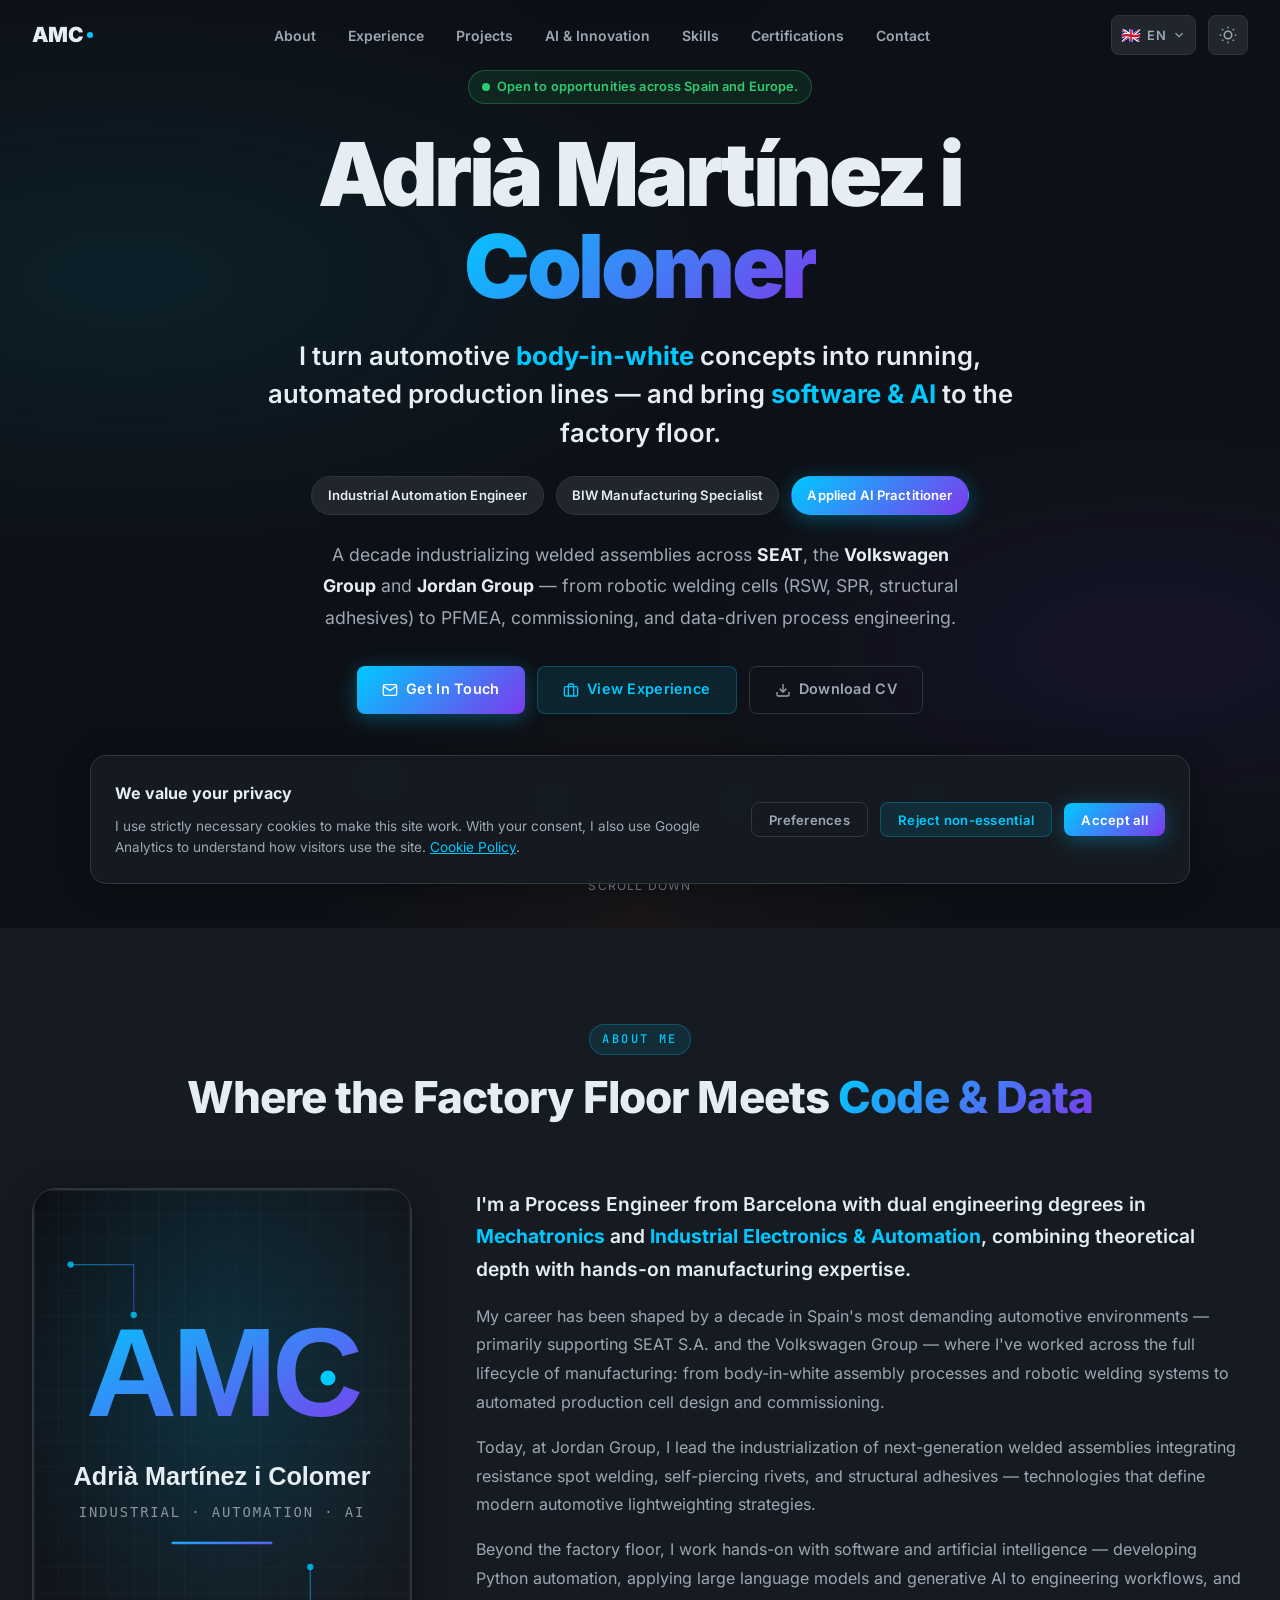
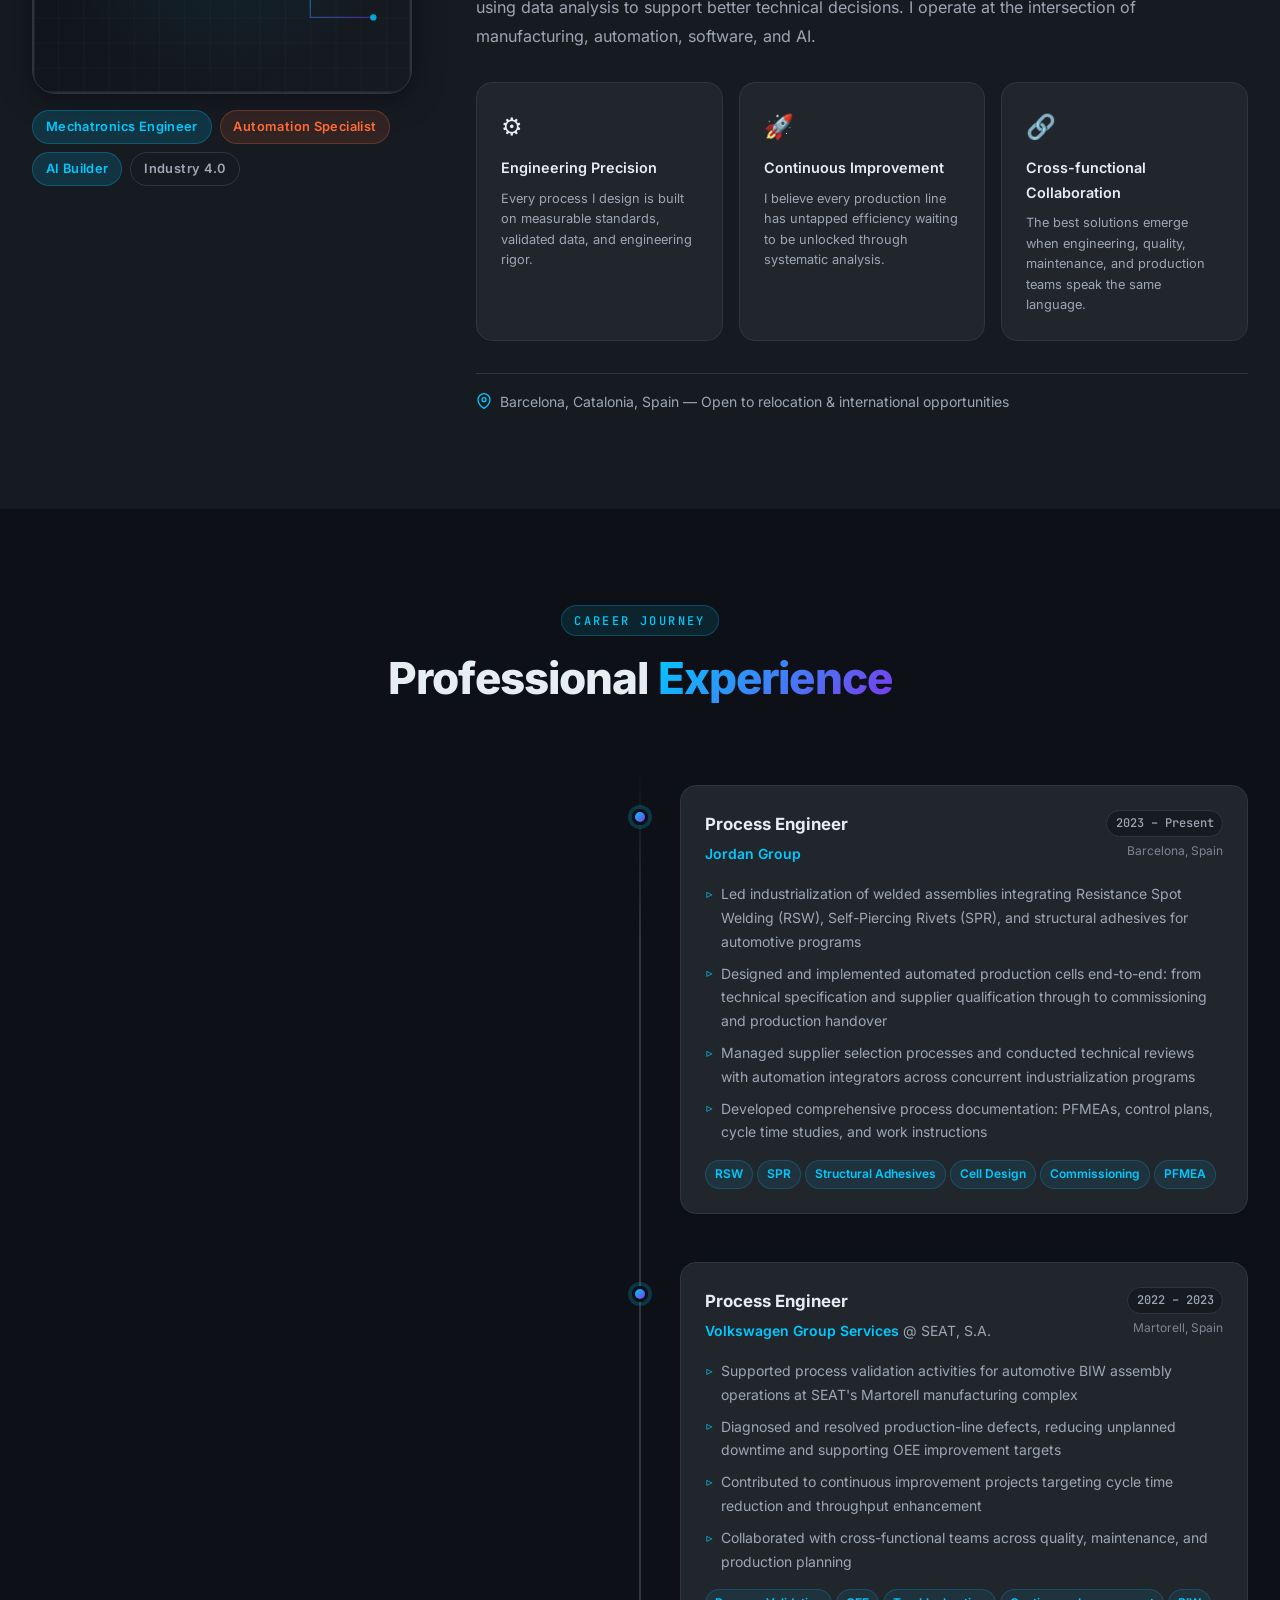
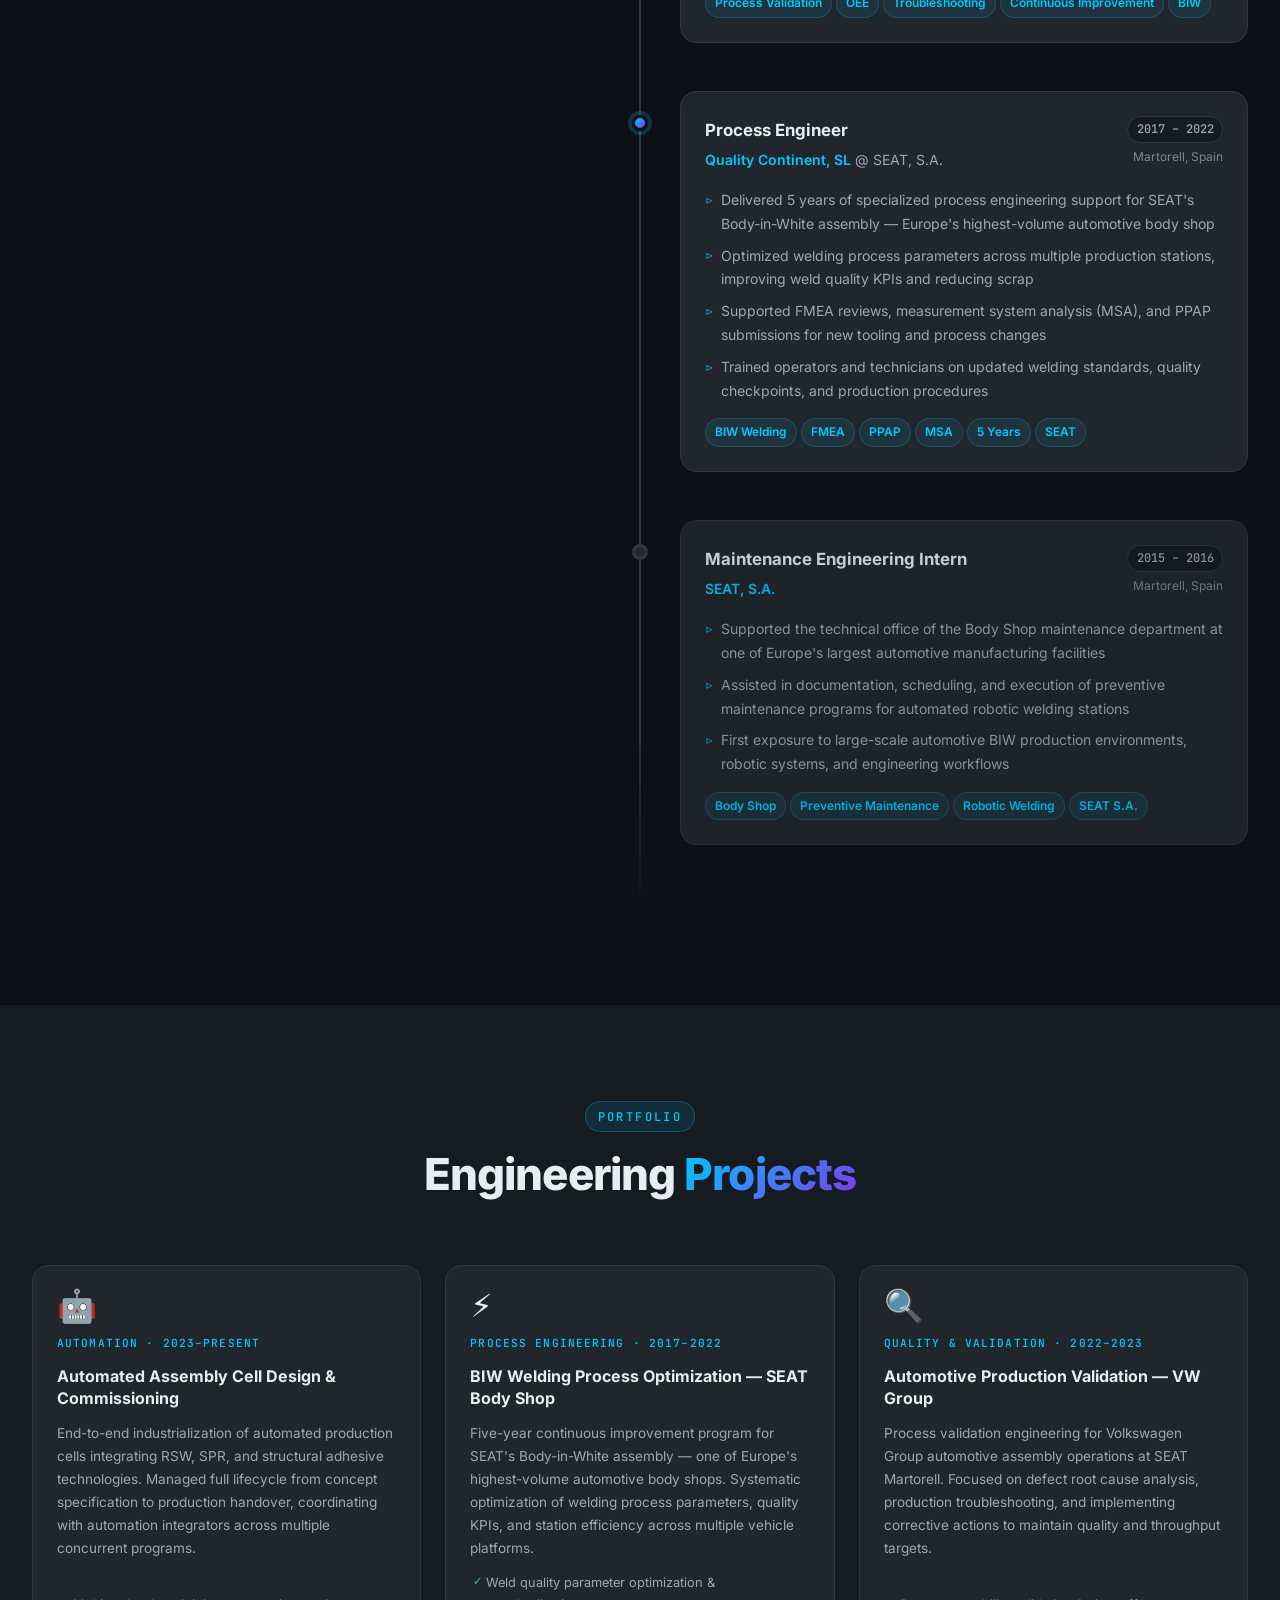
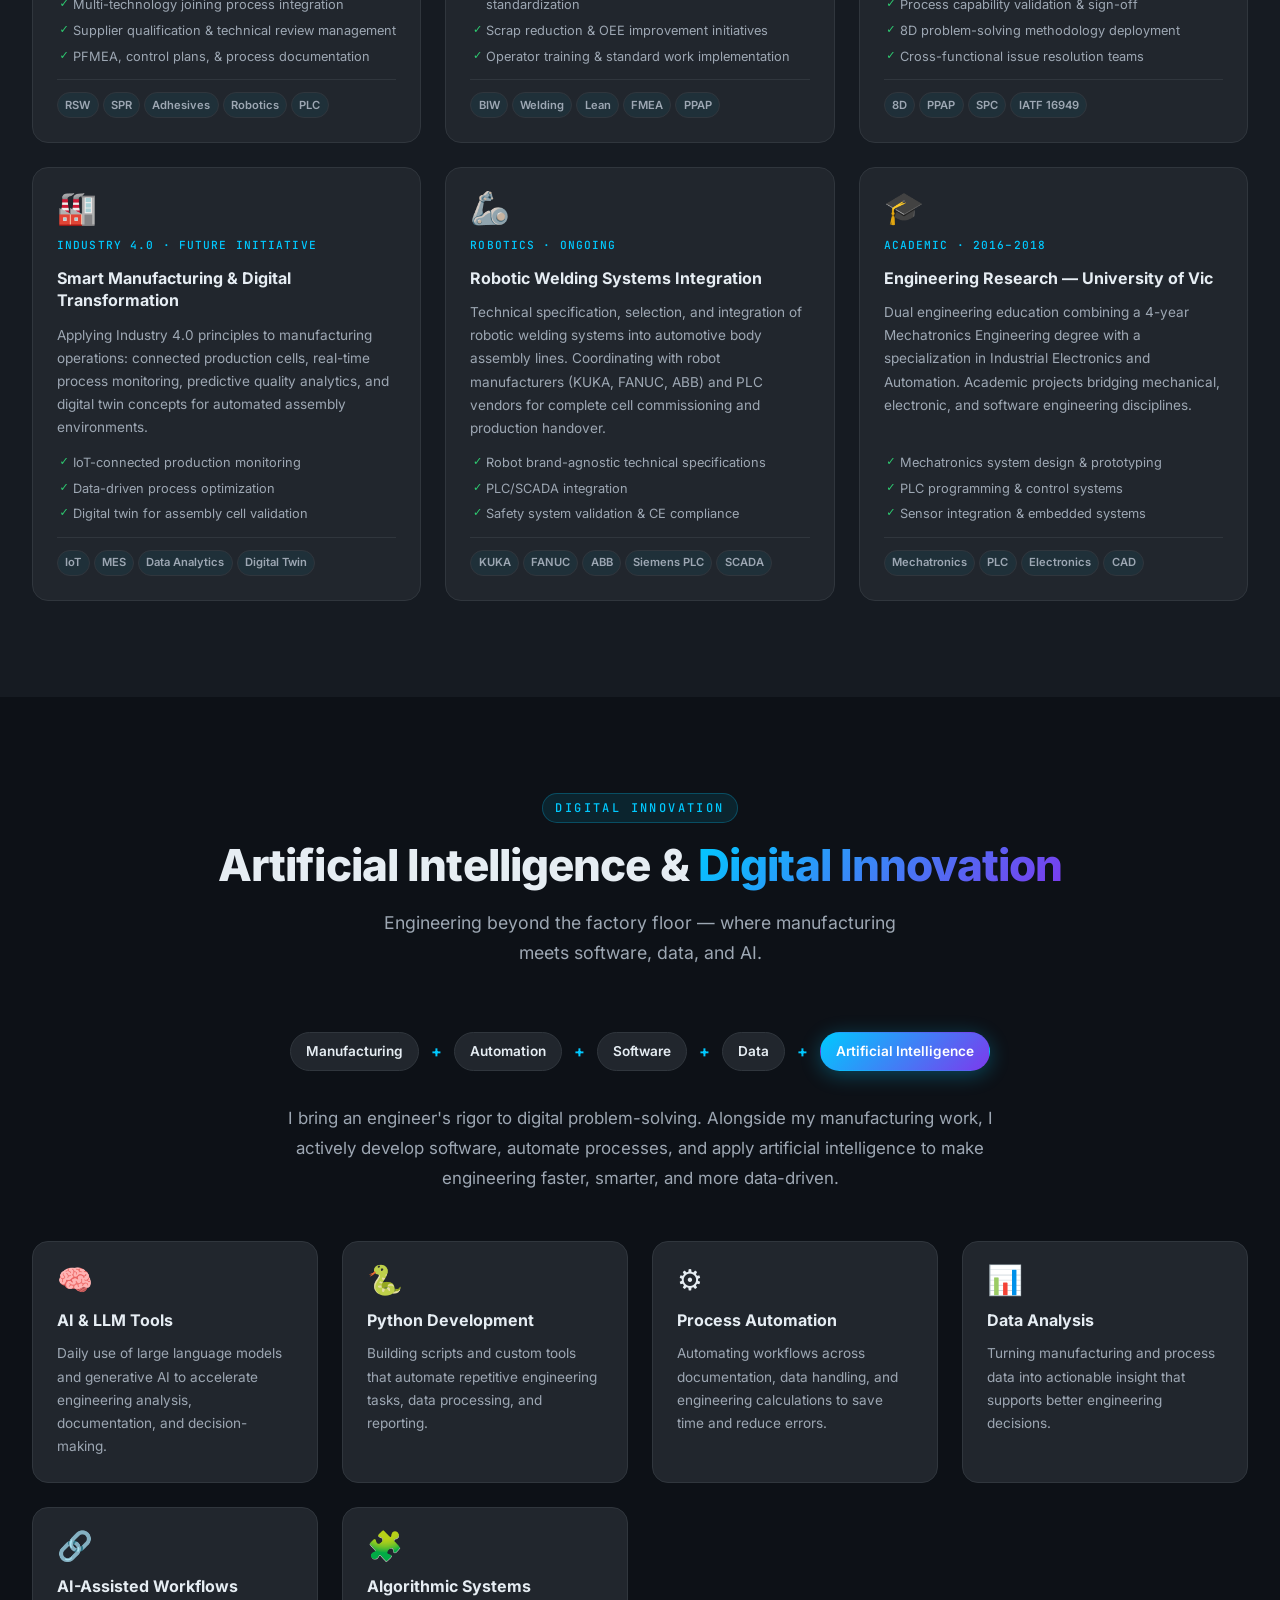
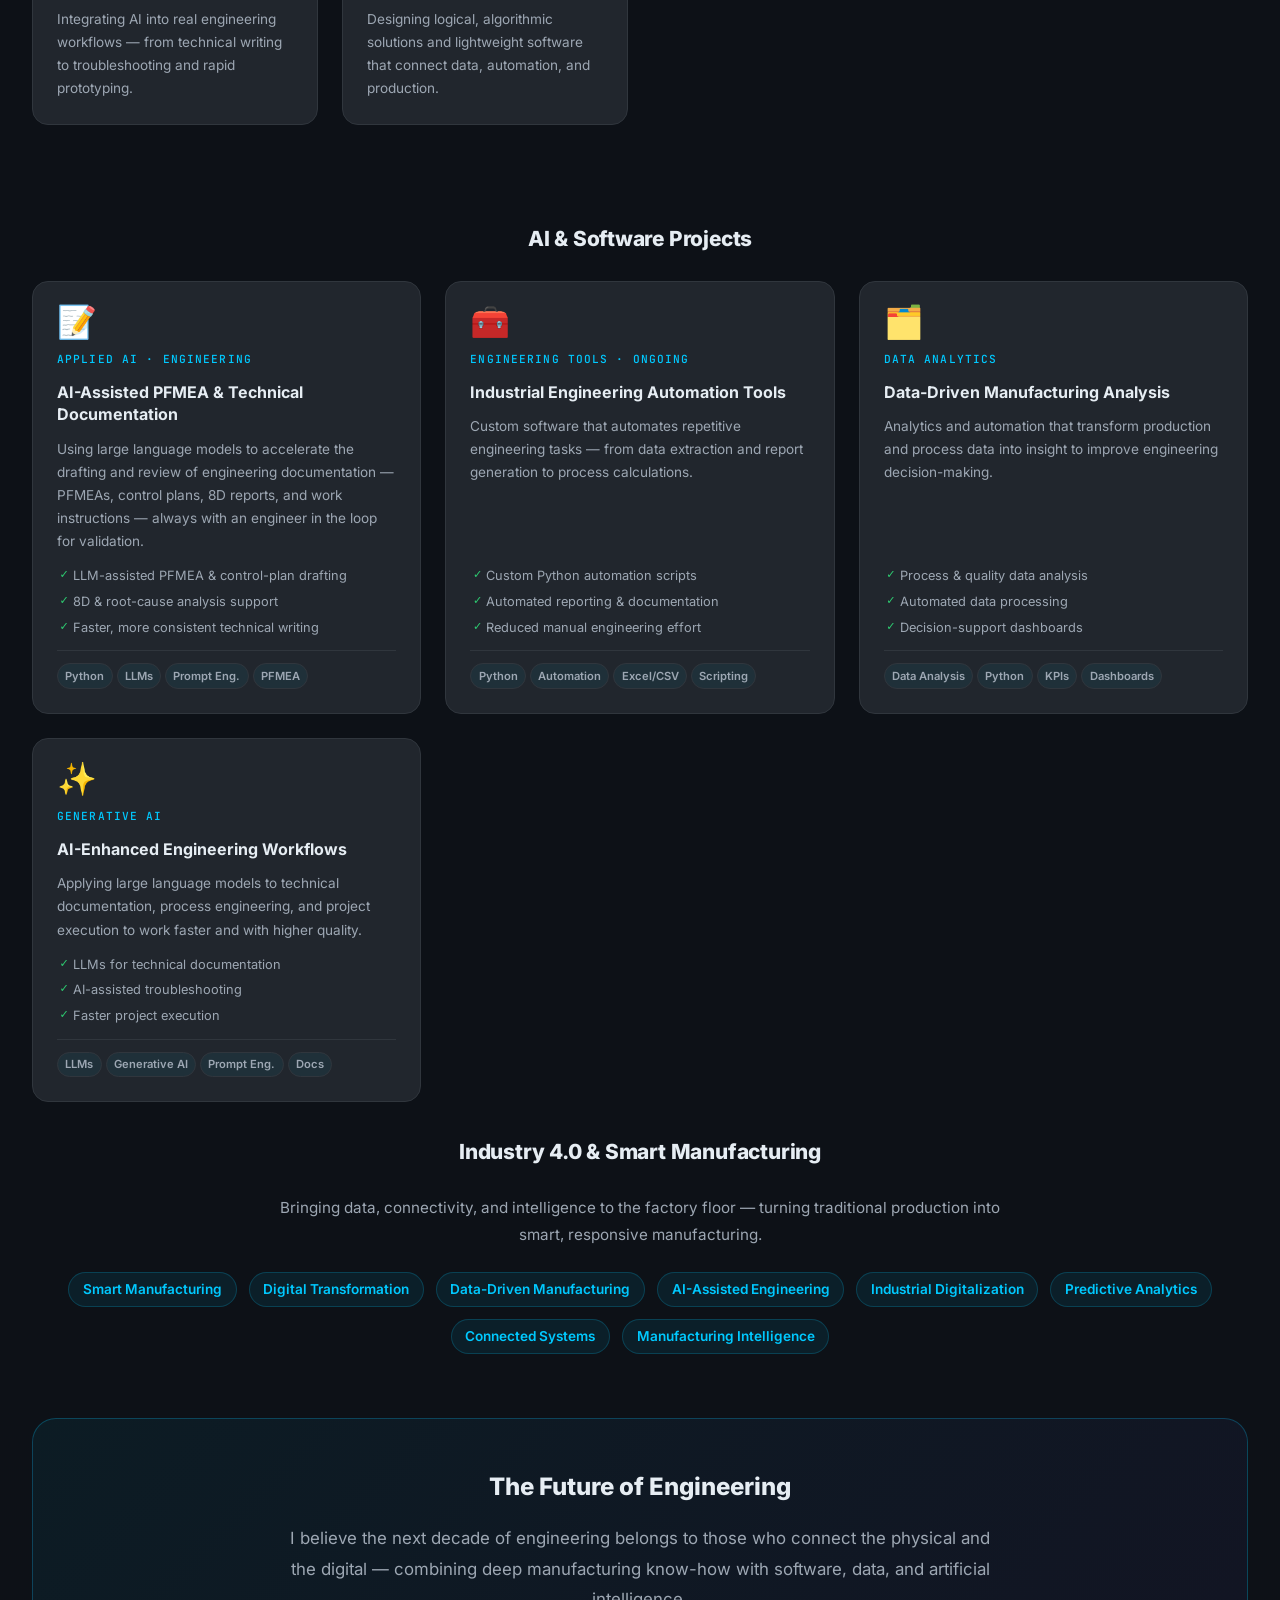
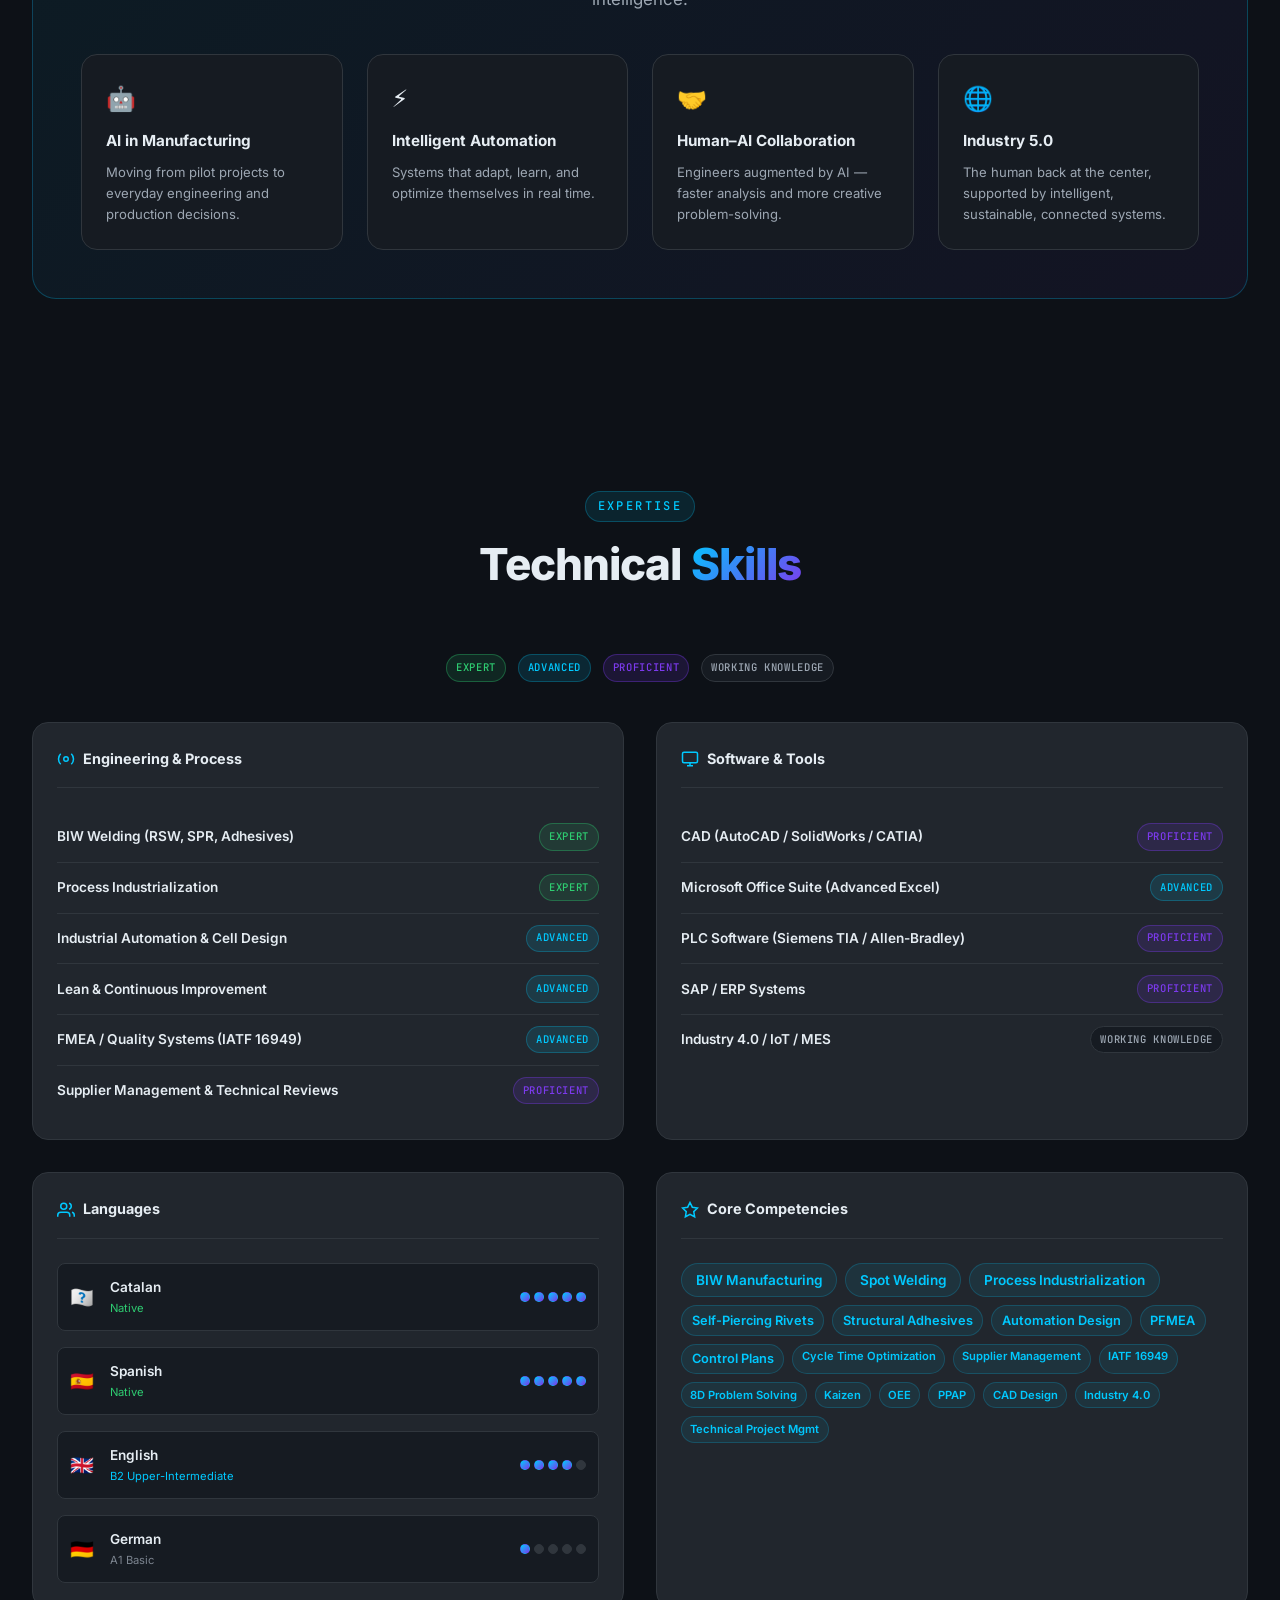
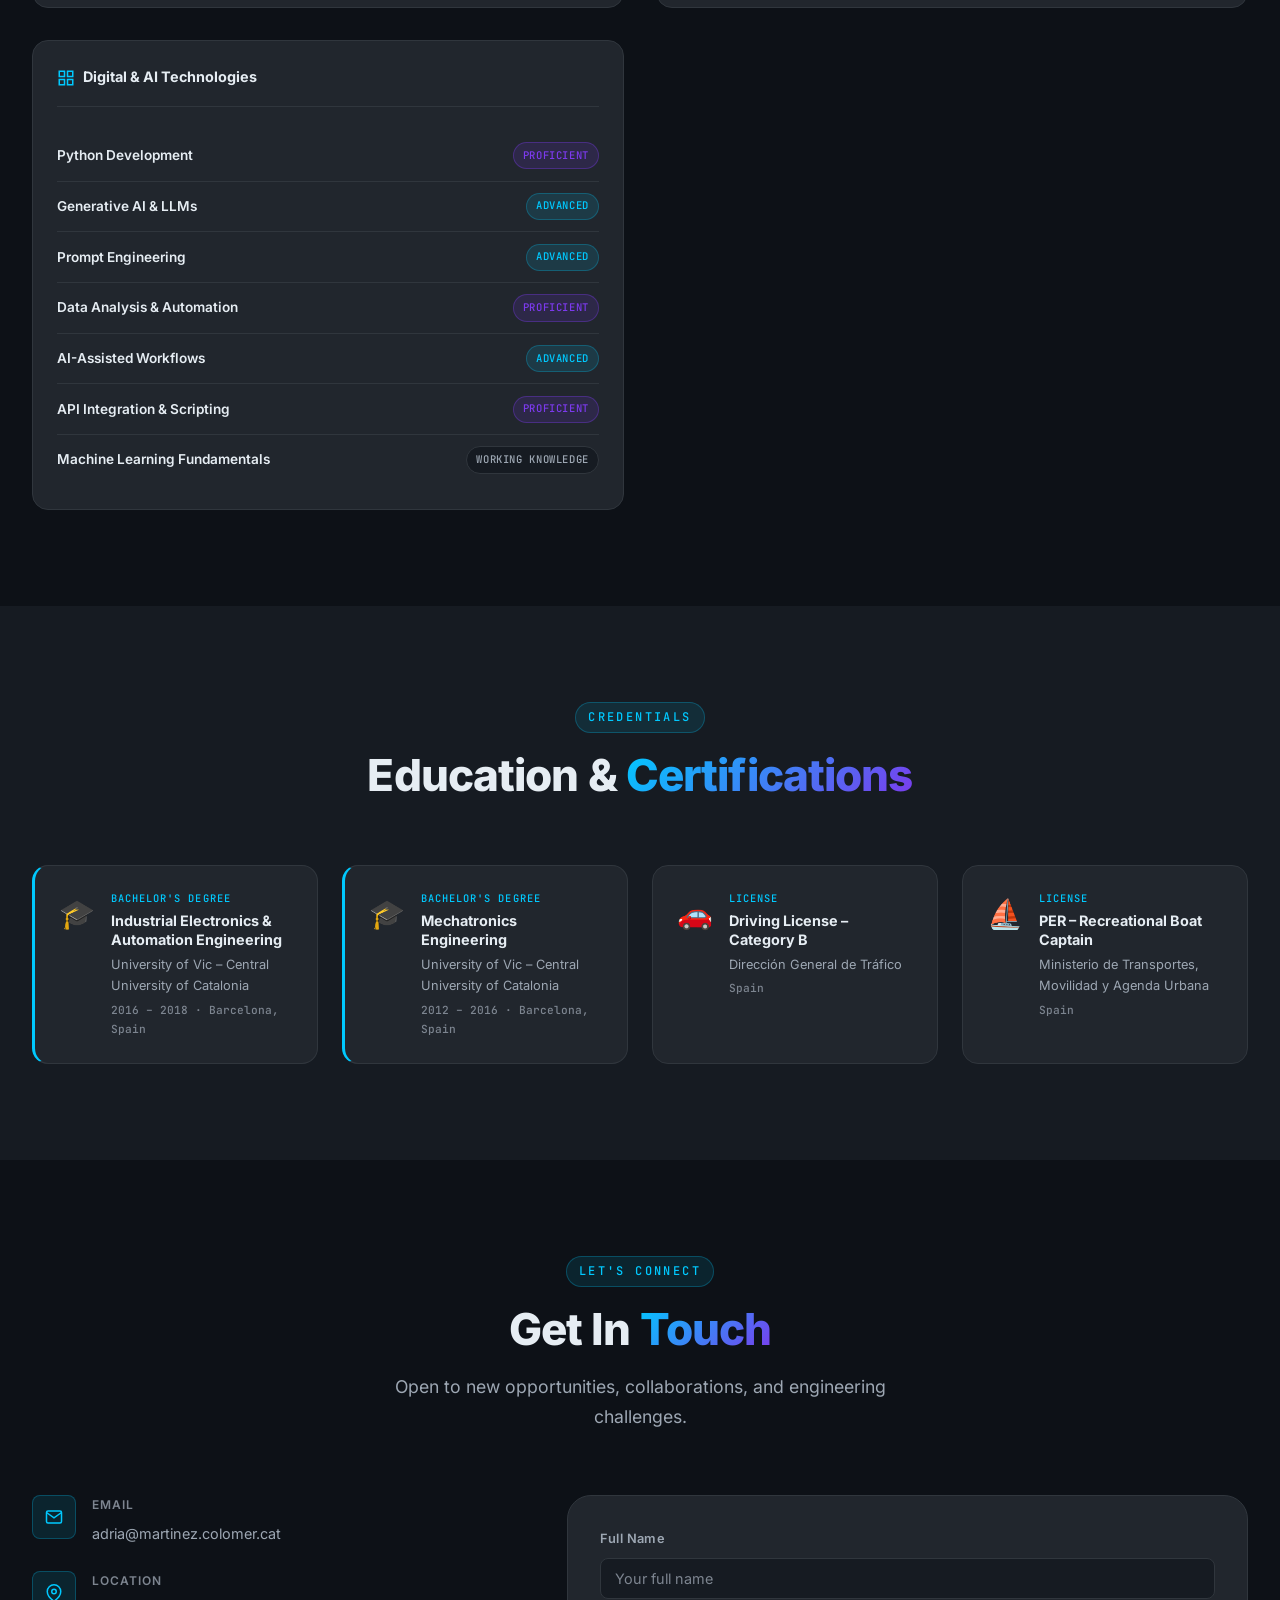
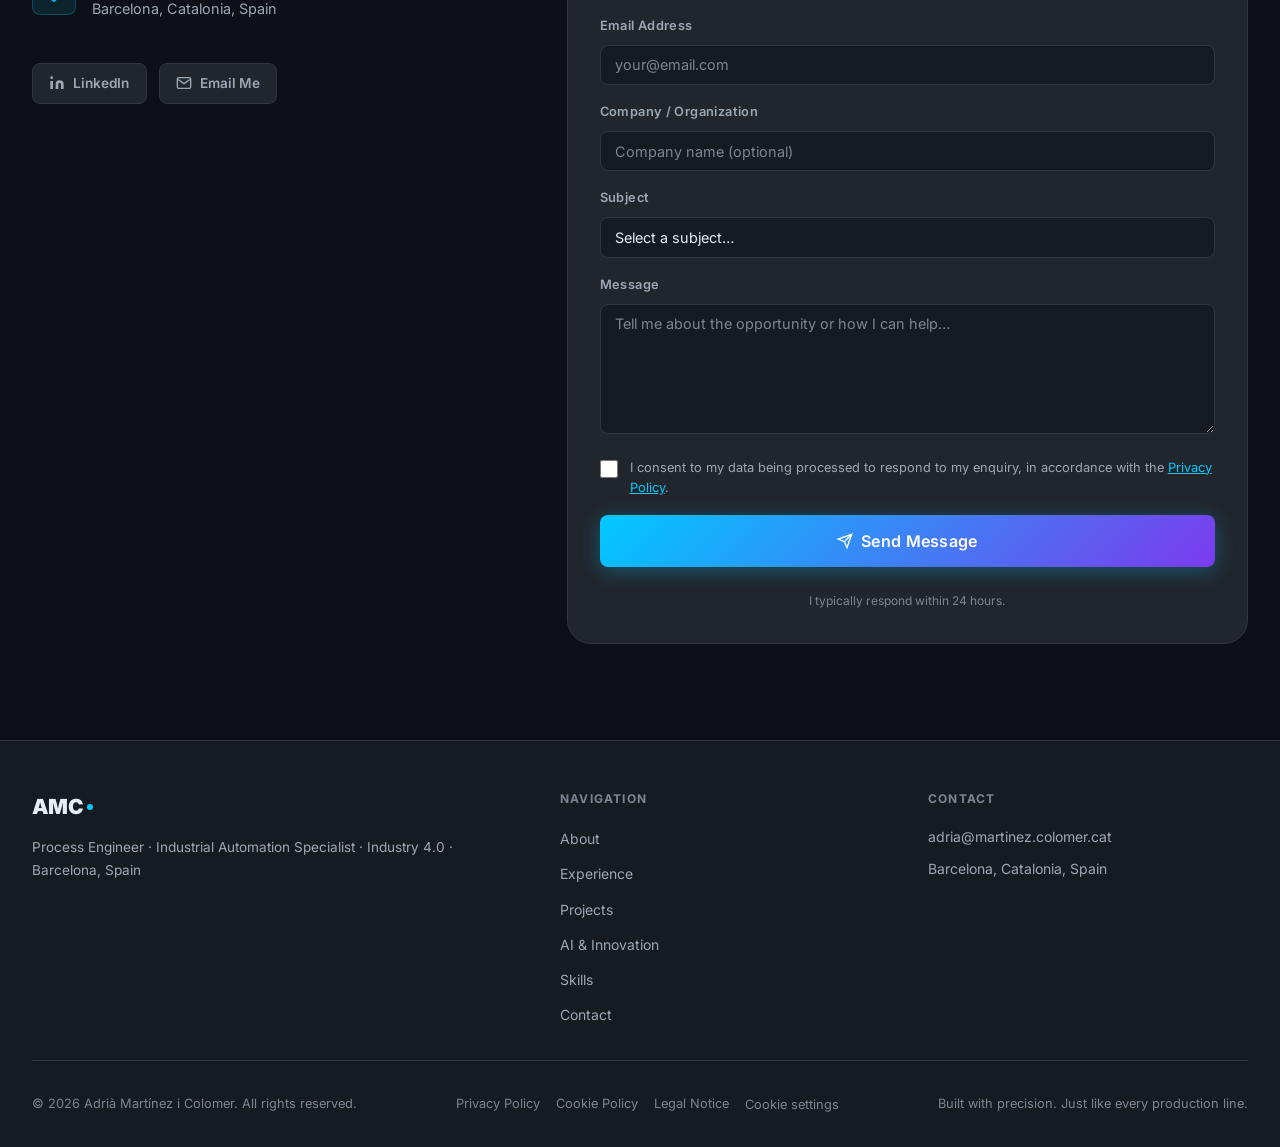
==== commit 85242b80: "Add files via upload" ====
--- a/index.html
+++ b/index.html
@@ -1,1048 +1,1006 @@
-<!DOCTYPE html>
-<html lang="en" data-theme="dark" class="i18n-pending">
-<head>
-  <meta charset="UTF-8" />
-  <meta name="viewport" content="width=device-width, initial-scale=1.0" />
-  <!-- Content Security Policy (enforced on GitHub Pages via meta; mirror as a real
-       header at Cloudflare — see docs/SECURITY.md — to also send frame-ancestors). -->
-  <meta http-equiv="Content-Security-Policy" content="default-src 'self'; base-uri 'self'; object-src 'none'; img-src 'self' data: https://www.googletagmanager.com https://*.google-analytics.com; font-src 'self'; style-src 'self' 'unsafe-inline'; script-src 'self' https://www.googletagmanager.com https://challenges.cloudflare.com; connect-src 'self' https://formspree.io https://www.googletagmanager.com https://www.google-analytics.com https://*.google-analytics.com https://*.analytics.google.com https://challenges.cloudflare.com; frame-src https://challenges.cloudflare.com; form-action 'self' https://formspree.io; manifest-src 'self'; upgrade-insecure-requests" />
-  <title data-i18n="meta.title">Adrià Martínez Colomer | Process & Automation Engineer</title>
-  <meta name="description" data-i18n-content="meta.description" content="Industrial & automation engineer specialized in automotive BIW manufacturing, process industrialization, and applied AI. 10+ years across SEAT, Volkswagen Group and Jordan Group. Based in Barcelona, Spain." />
-  <meta name="author" content="Adrià Martínez Colomer" />
-  <meta name="robots" content="index, follow, max-image-preview:large" />
-  <meta name="theme-color" content="#0D1117" />
-  <link rel="canonical" href="https://amc-engineer.com/" />
-
-  <!-- Favicons & PWA -->
-  <link rel="icon" href="/assets/favicon.svg" type="image/svg+xml" />
-  <link rel="icon" href="/assets/favicon-32.png" sizes="32x32" type="image/png" />
-  <link rel="icon" href="/assets/favicon-16.png" sizes="16x16" type="image/png" />
-  <link rel="apple-touch-icon" href="/assets/apple-touch-icon.png" />
-  <link rel="manifest" href="/site.webmanifest" />
-
-  <!-- Open Graph -->
-  <meta property="og:title" data-i18n-content="meta.ogTitle" content="Adrià Martínez Colomer | Industrial & Automation Engineer · Applied AI" />
-  <meta property="og:description" data-i18n-content="meta.ogDescription" content="Engineer at the intersection of automotive BIW manufacturing, industrial automation, and applied AI. 10+ years across SEAT, Volkswagen Group and Jordan Group." />
-  <meta property="og:type" content="website" />
-  <meta property="og:url" content="https://amc-engineer.com/" />
-  <meta property="og:site_name" content="AMC Engineer" />
-  <meta property="og:locale" content="en_US" />
-  <meta property="og:image" content="https://amc-engineer.com/assets/og-image.png" />
-  <meta property="og:image:width" content="1200" />
-  <meta property="og:image:height" content="630" />
-  <meta property="og:image:alt" content="Adrià Martínez Colomer — Industrial Automation, BIW Manufacturing and Applied AI engineer." />
-  <!-- Twitter Card -->
-  <meta name="twitter:card" content="summary_large_image" />
-  <meta name="twitter:title" data-i18n-content="meta.twitterTitle" content="Adrià Martínez Colomer | Engineering · Automation · Applied AI" />
-  <meta name="twitter:description" data-i18n-content="meta.twitterDescription" content="Industrial & Automation Engineer | Applied AI | Industry 4.0 | Barcelona" />
-  <meta name="twitter:image" content="https://amc-engineer.com/assets/og-image.png" />
-
-  <!-- hreflang (static, crawlable; kept in sync by i18n.js) -->
-  <link rel="alternate" hreflang="en" href="https://amc-engineer.com/?lang=en" />
-  <link rel="alternate" hreflang="es" href="https://amc-engineer.com/?lang=es" />
-  <link rel="alternate" hreflang="ca" href="https://amc-engineer.com/?lang=ca" />
-  <link rel="alternate" hreflang="de" href="https://amc-engineer.com/?lang=de" />
-  <link rel="alternate" hreflang="x-default" href="https://amc-engineer.com/" />
-  <!-- Anti-flicker: apply saved theme before first paint (external for CSP) -->
-  <script src="js/theme-init.js"></script>
-  <!-- Self-hosted fonts (no external Google Fonts requests) -->
-  <link rel="preload" href="/assets/fonts/inter-latin.woff2" as="font" type="font/woff2" crossorigin />
-  <!-- Stylesheet -->
-  <link rel="stylesheet" href="css/style.css" />
-
-  <!-- Structured Data: Person (Schema.org / JSON-LD) -->
-  <script type="application/ld+json">
-  {
-    "@context": "https://schema.org",
-    "@type": "Person",
-    "name": "Adrià Martínez Colomer",
-    "givenName": "Adrià",
-    "familyName": "Martínez Colomer",
-    "jobTitle": "Industrial & Automation Engineer",
-    "description": "Industrial and automation engineer specialized in automotive body-in-white (BIW) manufacturing, process industrialization, and applied AI.",
-    "url": "https://amc-engineer.com/",
-    "image": "https://amc-engineer.com/assets/og-image.png",
-    "email": "mailto:adria@martinez.colomer.cat",
-    "telephone": "+34686584989",
-    "address": {
-      "@type": "PostalAddress",
-      "addressLocality": "Barcelona",
-      "addressRegion": "Catalonia",
-      "addressCountry": "ES"
-    },
-    "nationality": "Spanish",
-    "alumniOf": {
-      "@type": "CollegeOrUniversity",
-      "name": "University of Vic – Central University of Catalonia"
-    },
-    "knowsLanguage": ["ca", "es", "en", "de"],
-    "knowsAbout": [
-      "BIW Manufacturing", "Resistance Spot Welding", "Self-Piercing Rivets",
-      "Structural Adhesives", "Process Industrialization", "Industrial Automation",
-      "Production Cell Design & Commissioning", "PFMEA", "IATF 16949", "Lean Manufacturing",
-      "Industry 4.0", "Python", "Generative AI", "Large Language Models", "Data Analysis"
-    ],
-    "worksFor": {
-      "@type": "Organization",
-      "name": "Jordan Group"
-    },
-    "sameAs": [
-      "https://www.linkedin.com/in/adri%C3%A0-mart%C3%ADnez-i-colomer-8b1340160/"
-    ]
-  }
-  </script>
-</head>
-<body>
-
-  <a href="#home" class="skip-link" data-i18n="a11y.skip">Skip to main content</a>
-
-  <!-- ═══════════════════════ NAVIGATION ═══════════════════════ -->
-  <nav class="nav" id="navbar" role="navigation" aria-label="Main navigation">
-    <div class="nav__container">
-      <a href="#home" class="nav__logo" aria-label="Home">
-        <span class="nav__logo-text">AMC</span>
-        <span class="nav__logo-dot"></span>
-      </a>
-      <ul class="nav__links" id="navLinks" role="list">
-        <li><a href="#about" class="nav__link" data-i18n="nav.about">About</a></li>
-        <li><a href="#experience" class="nav__link" data-i18n="nav.experience">Experience</a></li>
-        <li><a href="#projects" class="nav__link" data-i18n="nav.projects">Projects</a></li>
-        <li><a href="#ai" class="nav__link" data-i18n="nav.ai">AI &amp; Innovation</a></li>
-        <li><a href="#skills" class="nav__link" data-i18n="nav.skills">Skills</a></li>
-        <li><a href="#certifications" class="nav__link" data-i18n="nav.certifications">Certifications</a></li>
-        <li><a href="#contact" class="nav__link" data-i18n="nav.contact">Contact</a></li>
-      </ul>
-      <div class="nav__actions">
-        <!-- Language Switcher -->
-        <div class="lang-switch" data-lang-switch>
-          <button class="lang-switch__btn" data-lang-btn aria-haspopup="listbox" aria-expanded="false" data-i18n-aria-label="nav.langLabel" aria-label="Select language">
-            <span class="lang-switch__flag" data-lang-current-flag>🇬🇧</span>
-            <span class="lang-switch__short" data-lang-current-code>EN</span>
-            <svg class="lang-switch__chevron" xmlns="http://www.w3.org/2000/svg" viewBox="0 0 24 24" fill="none" stroke="currentColor" stroke-width="2"><polyline points="6 9 12 15 18 9"/></svg>
-          </button>
-          <ul class="lang-switch__menu" data-lang-menu role="listbox" aria-label="Language options"></ul>
-        </div>
-        <button class="theme-toggle" id="themeToggle" data-i18n-aria-label="nav.themeToggle" aria-label="Toggle dark/light mode" data-i18n-title="nav.themeToggle" title="Toggle theme">
-          <svg class="icon-sun" xmlns="http://www.w3.org/2000/svg" viewBox="0 0 24 24" fill="none" stroke="currentColor" stroke-width="2"><circle cx="12" cy="12" r="5"/><line x1="12" y1="1" x2="12" y2="3"/><line x1="12" y1="21" x2="12" y2="23"/><line x1="4.22" y1="4.22" x2="5.64" y2="5.64"/><line x1="18.36" y1="18.36" x2="19.78" y2="19.78"/><line x1="1" y1="12" x2="3" y2="12"/><line x1="21" y1="12" x2="23" y2="12"/><line x1="4.22" y1="19.78" x2="5.64" y2="18.36"/><line x1="18.36" y1="5.64" x2="19.78" y2="4.22"/></svg>
-          <svg class="icon-moon" xmlns="http://www.w3.org/2000/svg" viewBox="0 0 24 24" fill="none" stroke="currentColor" stroke-width="2"><path d="M21 12.79A9 9 0 1 1 11.21 3 7 7 0 0 0 21 12.79z"/></svg>
-        </button>
-        <button class="nav__hamburger" id="hamburger" data-i18n-aria-label="nav.menuToggle" aria-label="Toggle mobile menu" aria-expanded="false">
-          <span></span><span></span><span></span>
-        </button>
-      </div>
-    </div>
-  </nav>
-
-  <main id="main">
-
-  <!-- ═══════════════════════ HERO ═══════════════════════ -->
-  <section id="home" class="hero" aria-label="Introduction">
-    <div class="hero__bg-canvas" id="heroCanvas"></div>
-    <div class="hero__content">
-      <div class="hero__banner animate-fade-up" data-delay="0">
-        <span class="hero__banner-dot"></span>
-        <span data-i18n="hero.banner">Open to opportunities across Spain and Europe.</span>
-      </div>
-      <h1 class="hero__name animate-fade-up" data-delay="100">Adrià Martínez<br /><span class="gradient-text">Colomer</span></h1>
-      <p class="hero__headline animate-fade-up" data-delay="200" data-i18n="hero.headline" data-i18n-html>
-        I turn automotive <strong>body-in-white</strong> concepts into running, automated production lines —
-        and bring <strong>software &amp; AI</strong> to the factory floor.
-      </p>
-      <div class="hero__pillars animate-fade-up" data-delay="300" role="list" aria-label="Core specializations">
-        <span class="hero__pillar" role="listitem" data-i18n="hero.pillars.0">Industrial Automation Engineer</span>
-        <span class="hero__pillar" role="listitem" data-i18n="hero.pillars.1">BIW Manufacturing Specialist</span>
-        <span class="hero__pillar hero__pillar--accent" role="listitem" data-i18n="hero.pillars.2">Applied AI Practitioner</span>
-      </div>
-      <p class="hero__description animate-fade-up" data-delay="380" data-i18n="hero.description" data-i18n-html>
-        A decade industrializing welded assemblies across <strong>SEAT</strong>, the <strong>Volkswagen Group</strong>
-        and <strong>Jordan Group</strong> — from robotic welding cells (RSW, SPR, structural adhesives) to
-        PFMEA, commissioning, and data-driven process engineering.
-      </p>
-      <div class="hero__cta animate-fade-up" data-delay="460">
-        <a href="#contact" class="btn btn--primary">
-          <svg xmlns="http://www.w3.org/2000/svg" viewBox="0 0 24 24" fill="none" stroke="currentColor" stroke-width="2" aria-hidden="true"><path d="M4 4h16c1.1 0 2 .9 2 2v12c0 1.1-.9 2-2 2H4c-1.1 0-2-.9-2-2V6c0-1.1.9-2 2-2z"/><polyline points="22,6 12,13 2,6"/></svg>
-          <span data-i18n="hero.ctaContact">Get In Touch</span>
-        </a>
-        <a href="#experience" class="btn btn--secondary">
-          <svg xmlns="http://www.w3.org/2000/svg" viewBox="0 0 24 24" fill="none" stroke="currentColor" stroke-width="2" aria-hidden="true"><rect x="2" y="7" width="20" height="14" rx="2" ry="2"/><path d="M16 21V5a2 2 0 0 0-2-2h-4a2 2 0 0 0-2 2v16"/></svg>
-          <span data-i18n="hero.ctaExperience">View Experience</span>
-        </a>
-        <a href="cv/CV_EN_Adria_Martinez_Colomer.docx" class="btn btn--outline" data-i18n-href="hero.cvHref" download>
-          <svg xmlns="http://www.w3.org/2000/svg" viewBox="0 0 24 24" fill="none" stroke="currentColor" stroke-width="2" aria-hidden="true"><path d="M21 15v4a2 2 0 0 1-2 2H5a2 2 0 0 1-2-2v-4"/><polyline points="7 10 12 15 17 10"/><line x1="12" y1="15" x2="12" y2="3"/></svg>
-          <span data-i18n="hero.ctaCV">Download CV</span>
-        </a>
-      </div>
-      <div class="hero__stats animate-fade-up" data-delay="560">
-        <div class="stat">
-          <span class="stat__number" data-target="10">0</span><span class="stat__plus">+</span>
-          <span class="stat__label" data-i18n="hero.statYears">Years Experience</span>
-        </div>
-        <div class="stat__divider"></div>
-        <div class="stat">
-          <span class="stat__number" data-target="4">0</span>
-          <span class="stat__label" data-i18n="hero.statCompanies">Companies</span>
-        </div>
-        <div class="stat__divider"></div>
-        <div class="stat">
-          <span class="stat__number" data-target="2">0</span>
-          <span class="stat__label" data-i18n="hero.statDegrees">Engineering Degrees</span>
-        </div>
-        <div class="stat__divider"></div>
-        <div class="stat">
-          <span class="stat__number" data-target="4">0</span>
-          <span class="stat__label" data-i18n="hero.statLanguages">Languages</span>
-        </div>
-      </div>
-    </div>
-    <div class="hero__scroll-indicator">
-      <a href="#about" aria-label="Scroll to About section">
-        <div class="scroll-mouse"><div class="scroll-wheel"></div></div>
-        <span data-i18n="hero.scroll">Scroll Down</span>
-      </a>
-    </div>
-  </section>
-
-  <!-- ═══════════════════════ ABOUT ═══════════════════════ -->
-  <section id="about" class="section about" aria-labelledby="about-title">
-    <div class="container">
-      <div class="section__header reveal">
-        <span class="section__label" data-i18n="about.label">About Me</span>
-        <h2 class="section__title" id="about-title" data-i18n="about.title" data-i18n-html>Where the Factory Floor Meets <span class="gradient-text">Code &amp; Data</span></h2>
-      </div>
-      <div class="about__grid">
-        <div class="about__image-wrapper reveal">
-          <div class="about__image">
-            <!-- Drop-in: replace the line below with a real headshot, e.g.
-                 <img src="assets/adria.jpg" alt="Adrià Martínez Colomer" class="about__photo" width="600" height="800" /> -->
-            <img src="assets/avatar.svg" alt="Adrià Martínez Colomer — Industrial, Automation & AI engineer" class="about__photo" width="600" height="800" loading="lazy" />
-          </div>
-          <div class="about__badges">
-            <div class="badge badge--accent" data-i18n="about.badge1">Mechatronics Engineer</div>
-            <div class="badge badge--secondary" data-i18n="about.badge2">Automation Specialist</div>
-            <div class="badge badge--accent" data-i18n="about.badge4">AI Builder</div>
-            <div class="badge badge--outline" data-i18n="about.badge3">Industry 4.0</div>
-          </div>
-        </div>
-        <div class="about__content reveal">
-          <p class="about__lead" data-i18n="about.lead" data-i18n-html>
-            I'm a Process Engineer from Barcelona with dual engineering degrees in <strong>Mechatronics</strong> and <strong>Industrial Electronics &amp; Automation</strong>, combining theoretical depth with hands-on manufacturing expertise.
-          </p>
-          <p class="about__text" data-i18n="about.text1">
-            My career has been shaped by a decade in Spain's most demanding automotive environments — primarily supporting SEAT S.A. and the Volkswagen Group — where I've worked across the full lifecycle of manufacturing: from body-in-white assembly processes and robotic welding systems to automated production cell design and commissioning.
-          </p>
-          <p class="about__text" data-i18n="about.text2">
-            Today, at Jordan Group, I lead the industrialization of next-generation welded assemblies integrating resistance spot welding, self-piercing rivets, and structural adhesives — technologies that define modern automotive lightweighting strategies.
-          </p>
-          <p class="about__text" data-i18n="about.text3">
-            Beyond the factory floor, I work hands-on with software and artificial intelligence — developing Python automation, applying large language models and generative AI to engineering workflows, and using data analysis to support better technical decisions. I operate at the intersection of manufacturing, automation, software, and AI.
-          </p>
-          <div class="about__values">
-            <div class="value-card">
-              <span class="value-card__icon">⚙️</span>
-              <h3 data-i18n="about.v1t">Engineering Precision</h3>
-              <p data-i18n="about.v1p">Every process I design is built on measurable standards, validated data, and engineering rigor.</p>
-            </div>
-            <div class="value-card">
-              <span class="value-card__icon">🚀</span>
-              <h3 data-i18n="about.v2t">Continuous Improvement</h3>
-              <p data-i18n="about.v2p">I believe every production line has untapped efficiency waiting to be unlocked through systematic analysis.</p>
-            </div>
-            <div class="value-card">
-              <span class="value-card__icon">🔗</span>
-              <h3 data-i18n="about.v3t">Cross-functional Collaboration</h3>
-              <p data-i18n="about.v3p">The best solutions emerge when engineering, quality, maintenance, and production teams speak the same language.</p>
-            </div>
-          </div>
-          <div class="about__location">
-            <svg xmlns="http://www.w3.org/2000/svg" viewBox="0 0 24 24" fill="none" stroke="currentColor" stroke-width="2"><path d="M21 10c0 7-9 13-9 13s-9-6-9-13a9 9 0 0 1 18 0z"/><circle cx="12" cy="10" r="3"/></svg>
-            <span data-i18n="about.location">Barcelona, Catalonia, Spain — Open to relocation & international opportunities</span>
-          </div>
-        </div>
-      </div>
-    </div>
-  </section>
-
-  <!-- ═══════════════════════ EXPERIENCE ═══════════════════════ -->
-  <section id="experience" class="section experience" aria-labelledby="experience-title">
-    <div class="container">
-      <div class="section__header reveal">
-        <span class="section__label" data-i18n="exp.label">Career Journey</span>
-        <h2 class="section__title" id="experience-title" data-i18n="exp.title" data-i18n-html>Professional <span class="gradient-text">Experience</span></h2>
-      </div>
-      <div class="timeline">
-
-        <div class="timeline__item timeline__item--left reveal">
-          <div class="timeline__dot"></div>
-          <div class="timeline__card">
-            <div class="timeline__card-header">
-              <div>
-                <h3 class="timeline__role" data-i18n="exp.jobs.0.role">Process Engineer</h3>
-                <p class="timeline__company"><span data-i18n="exp.jobs.0.company">Jordan Group</span></p>
-              </div>
-              <div class="timeline__meta">
-                <span class="timeline__date" data-i18n="exp.jobs.0.dates">2023 – Present</span>
-                <span class="timeline__location" data-i18n="exp.jobs.0.location">Barcelona, Spain</span>
-              </div>
-            </div>
-            <ul class="timeline__achievements">
-              <li data-i18n="exp.jobs.0.bullets.0">Led industrialization of welded assemblies integrating Resistance Spot Welding (RSW), Self-Piercing Rivets (SPR), and structural adhesives for automotive programs</li>
-              <li data-i18n="exp.jobs.0.bullets.1">Designed and implemented automated production cells end-to-end: from technical specification and supplier qualification through to commissioning and production handover</li>
-              <li data-i18n="exp.jobs.0.bullets.2">Managed supplier selection processes and conducted technical reviews with automation integrators across concurrent industrialization programs</li>
-              <li data-i18n="exp.jobs.0.bullets.3">Developed comprehensive process documentation: PFMEAs, control plans, cycle time studies, and work instructions</li>
-            </ul>
-            <div class="timeline__tags">
-              <span class="tag" data-i18n="exp.jobs.0.tags.0">RSW</span><span class="tag" data-i18n="exp.jobs.0.tags.1">SPR</span><span class="tag" data-i18n="exp.jobs.0.tags.2">Structural Adhesives</span>
-              <span class="tag" data-i18n="exp.jobs.0.tags.3">Cell Design</span><span class="tag" data-i18n="exp.jobs.0.tags.4">Commissioning</span><span class="tag" data-i18n="exp.jobs.0.tags.5">PFMEA</span>
-            </div>
-          </div>
-        </div>
-
-        <div class="timeline__item timeline__item--right reveal">
-          <div class="timeline__dot"></div>
-          <div class="timeline__card">
-            <div class="timeline__card-header">
-              <div>
-                <h3 class="timeline__role" data-i18n="exp.jobs.1.role">Process Engineer</h3>
-                <p class="timeline__company"><span data-i18n="exp.jobs.1.company">Volkswagen Group Services</span> <span class="timeline__client" data-i18n="exp.jobs.1.client">@ SEAT, S.A.</span></p>
-              </div>
-              <div class="timeline__meta">
-                <span class="timeline__date" data-i18n="exp.jobs.1.dates">2022 – 2023</span>
-                <span class="timeline__location" data-i18n="exp.jobs.1.location">Martorell, Spain</span>
-              </div>
-            </div>
-            <ul class="timeline__achievements">
-              <li data-i18n="exp.jobs.1.bullets.0">Supported process validation activities for automotive BIW assembly operations at SEAT's Martorell manufacturing complex</li>
-              <li data-i18n="exp.jobs.1.bullets.1">Diagnosed and resolved production-line defects, reducing unplanned downtime and supporting OEE improvement targets</li>
-              <li data-i18n="exp.jobs.1.bullets.2">Contributed to continuous improvement projects targeting cycle time reduction and throughput enhancement</li>
-              <li data-i18n="exp.jobs.1.bullets.3">Collaborated with cross-functional teams across quality, maintenance, and production planning</li>
-            </ul>
-            <div class="timeline__tags">
-              <span class="tag" data-i18n="exp.jobs.1.tags.0">Process Validation</span><span class="tag" data-i18n="exp.jobs.1.tags.1">OEE</span><span class="tag" data-i18n="exp.jobs.1.tags.2">Troubleshooting</span>
-              <span class="tag" data-i18n="exp.jobs.1.tags.3">Continuous Improvement</span><span class="tag" data-i18n="exp.jobs.1.tags.4">BIW</span>
-            </div>
-          </div>
-        </div>
-
-        <div class="timeline__item timeline__item--left reveal">
-          <div class="timeline__dot"></div>
-          <div class="timeline__card">
-            <div class="timeline__card-header">
-              <div>
-                <h3 class="timeline__role" data-i18n="exp.jobs.2.role">Process Engineer</h3>
-                <p class="timeline__company"><span data-i18n="exp.jobs.2.company">Quality Continent, SL</span> <span class="timeline__client" data-i18n="exp.jobs.2.client">@ SEAT, S.A.</span></p>
-              </div>
-              <div class="timeline__meta">
-                <span class="timeline__date" data-i18n="exp.jobs.2.dates">2017 – 2022</span>
-                <span class="timeline__location" data-i18n="exp.jobs.2.location">Martorell, Spain</span>
-              </div>
-            </div>
-            <ul class="timeline__achievements">
-              <li data-i18n="exp.jobs.2.bullets.0">Delivered 5 years of specialized process engineering support for SEAT's Body-in-White assembly — Europe's highest-volume automotive body shop</li>
-              <li data-i18n="exp.jobs.2.bullets.1">Optimized welding process parameters across multiple production stations, improving weld quality KPIs and reducing scrap</li>
-              <li data-i18n="exp.jobs.2.bullets.2">Supported FMEA reviews, measurement system analysis (MSA), and PPAP submissions for new tooling and process changes</li>
-              <li data-i18n="exp.jobs.2.bullets.3">Trained operators and technicians on updated welding standards, quality checkpoints, and production procedures</li>
-            </ul>
-            <div class="timeline__tags">
-              <span class="tag" data-i18n="exp.jobs.2.tags.0">BIW Welding</span><span class="tag" data-i18n="exp.jobs.2.tags.1">FMEA</span><span class="tag" data-i18n="exp.jobs.2.tags.2">PPAP</span>
-              <span class="tag" data-i18n="exp.jobs.2.tags.3">MSA</span><span class="tag" data-i18n="exp.jobs.2.tags.4">5 Years</span><span class="tag" data-i18n="exp.jobs.2.tags.5">SEAT</span>
-            </div>
-          </div>
-        </div>
-
-        <div class="timeline__item timeline__item--right reveal">
-          <div class="timeline__dot timeline__dot--intern"></div>
-          <div class="timeline__card timeline__card--intern">
-            <div class="timeline__card-header">
-              <div>
-                <h3 class="timeline__role" data-i18n="exp.jobs.3.role">Maintenance Engineering Intern</h3>
-                <p class="timeline__company"><span data-i18n="exp.jobs.3.company">SEAT, S.A.</span></p>
-              </div>
-              <div class="timeline__meta">
-                <span class="timeline__date" data-i18n="exp.jobs.3.dates">2015 – 2016</span>
-                <span class="timeline__location" data-i18n="exp.jobs.3.location">Martorell, Spain</span>
-              </div>
-            </div>
-            <ul class="timeline__achievements">
-              <li data-i18n="exp.jobs.3.bullets.0">Supported the technical office of the Body Shop maintenance department at one of Europe's largest automotive manufacturing facilities</li>
-              <li data-i18n="exp.jobs.3.bullets.1">Assisted in documentation, scheduling, and execution of preventive maintenance programs for automated robotic welding stations</li>
-              <li data-i18n="exp.jobs.3.bullets.2">First exposure to large-scale automotive BIW production environments, robotic systems, and engineering workflows</li>
-            </ul>
-            <div class="timeline__tags">
-              <span class="tag" data-i18n="exp.jobs.3.tags.0">Body Shop</span><span class="tag" data-i18n="exp.jobs.3.tags.1">Preventive Maintenance</span>
-              <span class="tag" data-i18n="exp.jobs.3.tags.2">Robotic Welding</span><span class="tag" data-i18n="exp.jobs.3.tags.3">SEAT S.A.</span>
-            </div>
-          </div>
-        </div>
-
-      </div>
-    </div>
-  </section>
-
-  <!-- ═══════════════════════ PROJECTS ═══════════════════════ -->
-  <section id="projects" class="section projects" aria-labelledby="projects-title">
-    <div class="container">
-      <div class="section__header reveal">
-        <span class="section__label" data-i18n="proj.label">Portfolio</span>
-        <h2 class="section__title" id="projects-title" data-i18n="proj.title" data-i18n-html>Engineering <span class="gradient-text">Projects</span></h2>
-      </div>
-      <div class="projects__grid">
-
-        <article class="project-card reveal" aria-label="Automated Assembly Cell Design project">
-          <div class="project-card__icon">🤖</div>
-          <div class="project-card__tag" data-i18n="proj.cards.0.tag">Automation · 2023–Present</div>
-          <h3 class="project-card__title" data-i18n="proj.cards.0.title">Automated Assembly Cell Design & Commissioning</h3>
-          <p class="project-card__description" data-i18n="proj.cards.0.description">End-to-end industrialization of automated production cells integrating RSW, SPR, and structural adhesive technologies. Managed full lifecycle from concept specification to production handover, coordinating with automation integrators across multiple concurrent programs.</p>
-          <ul class="project-card__highlights">
-            <li data-i18n="proj.cards.0.highlights.0">Multi-technology joining process integration</li>
-            <li data-i18n="proj.cards.0.highlights.1">Supplier qualification &amp; technical review management</li>
-            <li data-i18n="proj.cards.0.highlights.2">PFMEA, control plans, &amp; process documentation</li>
-          </ul>
-          <div class="project-card__tech">
-            <span>RSW</span><span>SPR</span><span>Adhesives</span><span>Robotics</span><span>PLC</span>
-          </div>
-        </article>
-
-        <article class="project-card reveal" aria-label="BIW Process Optimization project">
-          <div class="project-card__icon">⚡</div>
-          <div class="project-card__tag" data-i18n="proj.cards.1.tag">Process Engineering · 2017–2022</div>
-          <h3 class="project-card__title" data-i18n="proj.cards.1.title">BIW Welding Process Optimization — SEAT Body Shop</h3>
-          <p class="project-card__description" data-i18n="proj.cards.1.description">Five-year continuous improvement program for SEAT's Body-in-White assembly — one of Europe's highest-volume automotive body shops. Systematic optimization of welding process parameters, quality KPIs, and station efficiency across multiple vehicle platforms.</p>
-          <ul class="project-card__highlights">
-            <li data-i18n="proj.cards.1.highlights.0">Weld quality parameter optimization &amp; standardization</li>
-            <li data-i18n="proj.cards.1.highlights.1">Scrap reduction &amp; OEE improvement initiatives</li>
-            <li data-i18n="proj.cards.1.highlights.2">Operator training &amp; standard work implementation</li>
-          </ul>
-          <div class="project-card__tech">
-            <span>BIW</span><span>Welding</span><span>Lean</span><span>FMEA</span><span>PPAP</span>
-          </div>
-        </article>
-
-        <article class="project-card reveal" aria-label="Production Validation project">
-          <div class="project-card__icon">🔍</div>
-          <div class="project-card__tag" data-i18n="proj.cards.2.tag">Quality & Validation · 2022–2023</div>
-          <h3 class="project-card__title" data-i18n="proj.cards.2.title">Automotive Production Validation — VW Group</h3>
-          <p class="project-card__description" data-i18n="proj.cards.2.description">Process validation engineering for Volkswagen Group automotive assembly operations at SEAT Martorell. Focused on defect root cause analysis, production troubleshooting, and implementing corrective actions to maintain quality and throughput targets.</p>
-          <ul class="project-card__highlights">
-            <li data-i18n="proj.cards.2.highlights.0">Process capability validation &amp; sign-off</li>
-            <li data-i18n="proj.cards.2.highlights.1">8D problem-solving methodology deployment</li>
-            <li data-i18n="proj.cards.2.highlights.2">Cross-functional issue resolution teams</li>
-          </ul>
-          <div class="project-card__tech">
-            <span>8D</span><span>PPAP</span><span>SPC</span><span>IATF 16949</span>
-          </div>
-        </article>
-
-        <article class="project-card reveal" aria-label="Industry 4.0 initiative">
-          <div class="project-card__icon">🏭</div>
-          <div class="project-card__tag" data-i18n="proj.cards.3.tag">Industry 4.0 · Future Initiative</div>
-          <h3 class="project-card__title" data-i18n="proj.cards.3.title">Smart Manufacturing & Digital Transformation</h3>
-          <p class="project-card__description" data-i18n="proj.cards.3.description">Applying Industry 4.0 principles to manufacturing operations: connected production cells, real-time process monitoring, predictive quality analytics, and digital twin concepts for automated assembly environments.</p>
-          <ul class="project-card__highlights">
-            <li data-i18n="proj.cards.3.highlights.0">IoT-connected production monitoring</li>
-            <li data-i18n="proj.cards.3.highlights.1">Data-driven process optimization</li>
-            <li data-i18n="proj.cards.3.highlights.2">Digital twin for assembly cell validation</li>
-          </ul>
-          <div class="project-card__tech">
-            <span>IoT</span><span>MES</span><span>Data Analytics</span><span>Digital Twin</span>
-          </div>
-        </article>
-
-        <article class="project-card reveal" aria-label="Robotics Integration project">
-          <div class="project-card__icon">🦾</div>
-          <div class="project-card__tag" data-i18n="proj.cards.4.tag">Robotics · Ongoing</div>
-          <h3 class="project-card__title" data-i18n="proj.cards.4.title">Robotic Welding Systems Integration</h3>
-          <p class="project-card__description" data-i18n="proj.cards.4.description">Technical specification, selection, and integration of robotic welding systems into automotive body assembly lines. Coordinating with robot manufacturers (KUKA, FANUC, ABB) and PLC vendors for complete cell commissioning and production handover.</p>
-          <ul class="project-card__highlights">
-            <li data-i18n="proj.cards.4.highlights.0">Robot brand-agnostic technical specifications</li>
-            <li data-i18n="proj.cards.4.highlights.1">PLC/SCADA integration</li>
-            <li data-i18n="proj.cards.4.highlights.2">Safety system validation &amp; CE compliance</li>
-          </ul>
-          <div class="project-card__tech">
-            <span>KUKA</span><span>FANUC</span><span>ABB</span><span>Siemens PLC</span><span>SCADA</span>
-          </div>
-        </article>
-
-        <article class="project-card reveal" aria-label="Mechatronics Engineering thesis">
-          <div class="project-card__icon">🎓</div>
-          <div class="project-card__tag" data-i18n="proj.cards.5.tag">Academic · 2016–2018</div>
-          <h3 class="project-card__title" data-i18n="proj.cards.5.title">Engineering Research — University of Vic</h3>
-          <p class="project-card__description" data-i18n="proj.cards.5.description">Dual engineering education combining a 4-year Mechatronics Engineering degree with a specialization in Industrial Electronics and Automation. Academic projects bridging mechanical, electronic, and software engineering disciplines.</p>
-          <ul class="project-card__highlights">
-            <li data-i18n="proj.cards.5.highlights.0">Mechatronics system design &amp; prototyping</li>
-            <li data-i18n="proj.cards.5.highlights.1">PLC programming &amp; control systems</li>
-            <li data-i18n="proj.cards.5.highlights.2">Sensor integration &amp; embedded systems</li>
-          </ul>
-          <div class="project-card__tech">
-            <span>Mechatronics</span><span>PLC</span><span>Electronics</span><span>CAD</span>
-          </div>
-        </article>
-
-      </div>
-    </div>
-  </section>
-
-  <!-- ═══════════════════════ AI & DIGITAL INNOVATION ═══════════════════════ -->
-  <section id="ai" class="section ai" aria-labelledby="ai-title">
-    <div class="container">
-      <div class="section__header reveal">
-        <span class="section__label" data-i18n="ai.label">Digital Innovation</span>
-        <h2 class="section__title" id="ai-title" data-i18n="ai.title" data-i18n-html>Artificial Intelligence & <span class="gradient-text">Digital Innovation</span></h2>
-        <p class="section__subtitle" data-i18n="ai.subtitle">Engineering beyond the factory floor — where manufacturing meets software, data, and AI.</p>
-      </div>
-
-      <!-- Bridge: the central theme -->
-      <div class="ai__bridge reveal">
-        <span class="ai__bridge-node" data-i18n="ai.bridge.0">Manufacturing</span>
-        <span class="ai__bridge-link" aria-hidden="true">+</span>
-        <span class="ai__bridge-node" data-i18n="ai.bridge.1">Automation</span>
-        <span class="ai__bridge-link" aria-hidden="true">+</span>
-        <span class="ai__bridge-node" data-i18n="ai.bridge.2">Software</span>
-        <span class="ai__bridge-link" aria-hidden="true">+</span>
-        <span class="ai__bridge-node" data-i18n="ai.bridge.3">Data</span>
-        <span class="ai__bridge-link" aria-hidden="true">+</span>
-        <span class="ai__bridge-node ai__bridge-node--accent" data-i18n="ai.bridge.4">Artificial Intelligence</span>
-      </div>
-
-      <p class="ai__intro reveal" data-i18n="ai.intro">I bring an engineer's rigor to digital problem-solving. Alongside my manufacturing work, I actively develop software, automate processes, and apply artificial intelligence to make engineering faster, smarter, and more data-driven.</p>
-
-      <!-- Capabilities -->
-      <div class="ai__caps">
-        <div class="ai-card reveal">
-          <span class="ai-card__icon">🧠</span>
-          <h3 class="ai-card__title" data-i18n="ai.caps.0.title">AI & LLM Tools</h3>
-          <p class="ai-card__text" data-i18n="ai.caps.0.text">Daily use of large language models and generative AI to accelerate engineering analysis, documentation, and decision-making.</p>
-        </div>
-        <div class="ai-card reveal">
-          <span class="ai-card__icon">🐍</span>
-          <h3 class="ai-card__title" data-i18n="ai.caps.1.title">Python Development</h3>
-          <p class="ai-card__text" data-i18n="ai.caps.1.text">Building scripts and custom tools that automate repetitive engineering tasks, data processing, and reporting.</p>
-        </div>
-        <div class="ai-card reveal">
-          <span class="ai-card__icon">⚙️</span>
-          <h3 class="ai-card__title" data-i18n="ai.caps.2.title">Process Automation</h3>
-          <p class="ai-card__text" data-i18n="ai.caps.2.text">Automating workflows across documentation, data handling, and engineering calculations to save time and reduce errors.</p>
-        </div>
-        <div class="ai-card reveal">
-          <span class="ai-card__icon">📊</span>
-          <h3 class="ai-card__title" data-i18n="ai.caps.3.title">Data Analysis</h3>
-          <p class="ai-card__text" data-i18n="ai.caps.3.text">Turning manufacturing and process data into actionable insight that supports better engineering decisions.</p>
-        </div>
-        <div class="ai-card reveal">
-          <span class="ai-card__icon">🔗</span>
-          <h3 class="ai-card__title" data-i18n="ai.caps.4.title">AI-Assisted Workflows</h3>
-          <p class="ai-card__text" data-i18n="ai.caps.4.text">Integrating AI into real engineering workflows — from technical writing to troubleshooting and rapid prototyping.</p>
-        </div>
-        <div class="ai-card reveal">
-          <span class="ai-card__icon">🧩</span>
-          <h3 class="ai-card__title" data-i18n="ai.caps.5.title">Algorithmic Systems</h3>
-          <p class="ai-card__text" data-i18n="ai.caps.5.text">Designing logical, algorithmic solutions and lightweight software that connect data, automation, and production.</p>
-        </div>
-      </div>
-
-      <!-- AI & Software Projects -->
-      <h3 class="ai__subhead reveal" data-i18n="ai.projTitle">AI & Software Projects</h3>
-      <div class="projects__grid">
-        <article class="project-card reveal" aria-label="AI-Assisted Engineering Documentation project">
-          <div class="project-card__icon">📝</div>
-          <div class="project-card__tag" data-i18n="ai.projects.0.tag">Applied AI · Engineering</div>
-          <h3 class="project-card__title" data-i18n="ai.projects.0.title">AI-Assisted PFMEA &amp; Technical Documentation</h3>
-          <p class="project-card__description" data-i18n="ai.projects.0.description">Using large language models to accelerate the drafting and review of engineering documentation — PFMEAs, control plans, 8D reports, and work instructions — always with an engineer in the loop for validation.</p>
-          <ul class="project-card__highlights">
-            <li data-i18n="ai.projects.0.highlights.0">LLM-assisted PFMEA &amp; control-plan drafting</li>
-            <li data-i18n="ai.projects.0.highlights.1">8D &amp; root-cause analysis support</li>
-            <li data-i18n="ai.projects.0.highlights.2">Faster, more consistent technical writing</li>
-          </ul>
-          <div class="project-card__tech">
-            <span>Python</span><span>LLMs</span><span>Prompt Eng.</span><span>PFMEA</span>
-          </div>
-        </article>
-
-        <article class="project-card reveal" aria-label="Industrial Engineering Automation Tools project">
-          <div class="project-card__icon">🧰</div>
-          <div class="project-card__tag" data-i18n="ai.projects.1.tag">Engineering Tools · Ongoing</div>
-          <h3 class="project-card__title" data-i18n="ai.projects.1.title">Industrial Engineering Automation Tools</h3>
-          <p class="project-card__description" data-i18n="ai.projects.1.description">Custom software that automates repetitive engineering tasks — from data extraction and report generation to process calculations.</p>
-          <ul class="project-card__highlights">
-            <li data-i18n="ai.projects.1.highlights.0">Custom Python automation scripts</li>
-            <li data-i18n="ai.projects.1.highlights.1">Automated reporting &amp; documentation</li>
-            <li data-i18n="ai.projects.1.highlights.2">Reduced manual engineering effort</li>
-          </ul>
-          <div class="project-card__tech">
-            <span>Python</span><span>Automation</span><span>Excel/CSV</span><span>Scripting</span>
-          </div>
-        </article>
-
-        <article class="project-card reveal" aria-label="Data-Driven Manufacturing Analysis project">
-          <div class="project-card__icon">🗂️</div>
-          <div class="project-card__tag" data-i18n="ai.projects.2.tag">Data Analytics</div>
-          <h3 class="project-card__title" data-i18n="ai.projects.2.title">Data-Driven Manufacturing Analysis</h3>
-          <p class="project-card__description" data-i18n="ai.projects.2.description">Analytics and automation that transform production and process data into insight to improve engineering decision-making.</p>
-          <ul class="project-card__highlights">
-            <li data-i18n="ai.projects.2.highlights.0">Process &amp; quality data analysis</li>
-            <li data-i18n="ai.projects.2.highlights.1">Automated data processing</li>
-            <li data-i18n="ai.projects.2.highlights.2">Decision-support dashboards</li>
-          </ul>
-          <div class="project-card__tech">
-            <span>Data Analysis</span><span>Python</span><span>KPIs</span><span>Dashboards</span>
-          </div>
-        </article>
-
-        <article class="project-card reveal" aria-label="AI-Enhanced Engineering Workflows project">
-          <div class="project-card__icon">✨</div>
-          <div class="project-card__tag" data-i18n="ai.projects.3.tag">Generative AI</div>
-          <h3 class="project-card__title" data-i18n="ai.projects.3.title">AI-Enhanced Engineering Workflows</h3>
-          <p class="project-card__description" data-i18n="ai.projects.3.description">Applying large language models to technical documentation, process engineering, and project execution to work faster and with higher quality.</p>
-          <ul class="project-card__highlights">
-            <li data-i18n="ai.projects.3.highlights.0">LLMs for technical documentation</li>
-            <li data-i18n="ai.projects.3.highlights.1">AI-assisted troubleshooting</li>
-            <li data-i18n="ai.projects.3.highlights.2">Faster project execution</li>
-          </ul>
-          <div class="project-card__tech">
-            <span>LLMs</span><span>Generative AI</span><span>Prompt Eng.</span><span>Docs</span>
-          </div>
-        </article>
-      </div>
-
-      <!-- Industry 4.0 & Smart Manufacturing -->
-      <h3 class="ai__subhead reveal" data-i18n="ai.i40Title">Industry 4.0 & Smart Manufacturing</h3>
-      <p class="ai__intro ai__intro--tight reveal" data-i18n="ai.i40Intro">Bringing data, connectivity, and intelligence to the factory floor — turning traditional production into smart, responsive manufacturing.</p>
-      <div class="ai__i40 reveal">
-        <span class="tag tag--lg" data-i18n="ai.i40.0">Smart Manufacturing</span>
-        <span class="tag tag--lg" data-i18n="ai.i40.1">Digital Transformation</span>
-        <span class="tag tag--lg" data-i18n="ai.i40.2">Data-Driven Manufacturing</span>
-        <span class="tag tag--lg" data-i18n="ai.i40.3">AI-Assisted Engineering</span>
-        <span class="tag tag--lg" data-i18n="ai.i40.4">Industrial Digitalization</span>
-        <span class="tag tag--lg" data-i18n="ai.i40.5">Predictive Analytics</span>
-        <span class="tag tag--lg" data-i18n="ai.i40.6">Connected Systems</span>
-        <span class="tag tag--lg" data-i18n="ai.i40.7">Manufacturing Intelligence</span>
-      </div>
-
-      <!-- Future Vision -->
-      <div class="ai__vision reveal">
-        <h3 class="ai__vision-title" data-i18n="ai.visionTitle">The Future of Engineering</h3>
-        <p class="ai__vision-text" data-i18n="ai.visionText">I believe the next decade of engineering belongs to those who connect the physical and the digital — combining deep manufacturing know-how with software, data, and artificial intelligence.</p>
-        <div class="ai__vision-grid">
-          <div class="ai__vision-point">
-            <span class="ai__vision-icon">🤖</span>
-            <h4 data-i18n="ai.visionPoints.0.title">AI in Manufacturing</h4>
-            <p data-i18n="ai.visionPoints.0.text">Moving from pilot projects to everyday engineering and production decisions.</p>
-          </div>
-          <div class="ai__vision-point">
-            <span class="ai__vision-icon">⚡</span>
-            <h4 data-i18n="ai.visionPoints.1.title">Intelligent Automation</h4>
-            <p data-i18n="ai.visionPoints.1.text">Systems that adapt, learn, and optimize themselves in real time.</p>
-          </div>
-          <div class="ai__vision-point">
-            <span class="ai__vision-icon">🤝</span>
-            <h4 data-i18n="ai.visionPoints.2.title">Human–AI Collaboration</h4>
-            <p data-i18n="ai.visionPoints.2.text">Engineers augmented by AI — faster analysis and more creative problem-solving.</p>
-          </div>
-          <div class="ai__vision-point">
-            <span class="ai__vision-icon">🌐</span>
-            <h4 data-i18n="ai.visionPoints.3.title">Industry 5.0</h4>
-            <p data-i18n="ai.visionPoints.3.text">The human back at the center, supported by intelligent, sustainable, connected systems.</p>
-          </div>
-        </div>
-      </div>
-    </div>
-  </section>
-
-  <!-- ═══════════════════════ SKILLS ═══════════════════════ -->
-  <section id="skills" class="section skills" aria-labelledby="skills-title">
-    <div class="container">
-      <div class="section__header reveal">
-        <span class="section__label" data-i18n="skills.label">Expertise</span>
-        <h2 class="section__title" id="skills-title" data-i18n="skills.title" data-i18n-html>Technical <span class="gradient-text">Skills</span></h2>
-      </div>
-      <div class="skills__legend reveal" aria-hidden="true">
-        <span class="skill-level skill-level--expert" data-i18n="skills.levels.expert">Expert</span>
-        <span class="skill-level skill-level--advanced" data-i18n="skills.levels.advanced">Advanced</span>
-        <span class="skill-level skill-level--proficient" data-i18n="skills.levels.proficient">Proficient</span>
-        <span class="skill-level skill-level--working" data-i18n="skills.levels.working">Working Knowledge</span>
-      </div>
-      <div class="skills__grid">
-
-        <div class="skills__category reveal">
-          <h3 class="skills__category-title">
-            <svg xmlns="http://www.w3.org/2000/svg" viewBox="0 0 24 24" fill="none" stroke="currentColor" stroke-width="2"><circle cx="12" cy="12" r="3"/><path d="M19.07 4.93a10 10 0 0 1 0 14.14M4.93 4.93a10 10 0 0 0 0 14.14"/></svg>
-            <span data-i18n="skills.cat1">Engineering & Process</span>
-          </h3>
-          <ul class="skill-list">
-            <li class="skill-row">
-              <span class="skill-row__name" data-i18n="skills.bars1.0">BIW Welding (RSW, SPR, Adhesives)</span>
-              <span class="skill-level skill-level--expert" data-i18n="skills.levels.expert">Expert</span>
-            </li>
-            <li class="skill-row">
-              <span class="skill-row__name" data-i18n="skills.bars1.1">Process Industrialization</span>
-              <span class="skill-level skill-level--expert" data-i18n="skills.levels.expert">Expert</span>
-            </li>
-            <li class="skill-row">
-              <span class="skill-row__name" data-i18n="skills.bars1.2">Industrial Automation &amp; Cell Design</span>
-              <span class="skill-level skill-level--advanced" data-i18n="skills.levels.advanced">Advanced</span>
-            </li>
-            <li class="skill-row">
-              <span class="skill-row__name" data-i18n="skills.bars1.3">Lean &amp; Continuous Improvement</span>
-              <span class="skill-level skill-level--advanced" data-i18n="skills.levels.advanced">Advanced</span>
-            </li>
-            <li class="skill-row">
-              <span class="skill-row__name" data-i18n="skills.bars1.4">FMEA / Quality Systems (IATF 16949)</span>
-              <span class="skill-level skill-level--advanced" data-i18n="skills.levels.advanced">Advanced</span>
-            </li>
-            <li class="skill-row">
-              <span class="skill-row__name" data-i18n="skills.bars1.5">Supplier Management &amp; Technical Reviews</span>
-              <span class="skill-level skill-level--proficient" data-i18n="skills.levels.proficient">Proficient</span>
-            </li>
-          </ul>
-        </div>
-
-        <div class="skills__category reveal">
-          <h3 class="skills__category-title">
-            <svg xmlns="http://www.w3.org/2000/svg" viewBox="0 0 24 24" fill="none" stroke="currentColor" stroke-width="2"><rect x="2" y="3" width="20" height="14" rx="2" ry="2"/><line x1="8" y1="21" x2="16" y2="21"/><line x1="12" y1="17" x2="12" y2="21"/></svg>
-            <span data-i18n="skills.cat2">Software & Tools</span>
-          </h3>
-          <ul class="skill-list">
-            <li class="skill-row">
-              <span class="skill-row__name" data-i18n="skills.bars2.0">CAD (AutoCAD / SolidWorks / CATIA)</span>
-              <span class="skill-level skill-level--proficient" data-i18n="skills.levels.proficient">Proficient</span>
-            </li>
-            <li class="skill-row">
-              <span class="skill-row__name" data-i18n="skills.bars2.1">Microsoft Office Suite (Advanced Excel)</span>
-              <span class="skill-level skill-level--advanced" data-i18n="skills.levels.advanced">Advanced</span>
-            </li>
-            <li class="skill-row">
-              <span class="skill-row__name" data-i18n="skills.bars2.2">PLC Software (Siemens TIA / Allen-Bradley)</span>
-              <span class="skill-level skill-level--proficient" data-i18n="skills.levels.proficient">Proficient</span>
-            </li>
-            <li class="skill-row">
-              <span class="skill-row__name" data-i18n="skills.bars2.3">SAP / ERP Systems</span>
-              <span class="skill-level skill-level--proficient" data-i18n="skills.levels.proficient">Proficient</span>
-            </li>
-            <li class="skill-row">
-              <span class="skill-row__name" data-i18n="skills.bars2.4">Industry 4.0 / IoT / MES</span>
-              <span class="skill-level skill-level--working" data-i18n="skills.levels.working">Working Knowledge</span>
-            </li>
-          </ul>
-        </div>
-
-        <div class="skills__category reveal">
-          <h3 class="skills__category-title">
-            <svg xmlns="http://www.w3.org/2000/svg" viewBox="0 0 24 24" fill="none" stroke="currentColor" stroke-width="2"><path d="M17 21v-2a4 4 0 0 0-4-4H5a4 4 0 0 0-4 4v2"/><circle cx="9" cy="7" r="4"/><path d="M23 21v-2a4 4 0 0 0-3-3.87"/><path d="M16 3.13a4 4 0 0 1 0 7.75"/></svg>
-            <span data-i18n="skills.cat3">Languages</span>
-          </h3>
-          <div class="language-grid">
-            <div class="language-item">
-              <div class="language-flag">🏴󠁥󠁳󠁣󠁴󠁿</div>
-              <div class="language-info">
-                <span class="language-name" data-i18n="skills.langs.0.name">Catalan</span>
-                <span class="language-level native" data-i18n="skills.langs.0.level">Native</span>
-              </div>
-              <div class="language-dots">
-                <span class="dot filled"></span><span class="dot filled"></span><span class="dot filled"></span><span class="dot filled"></span><span class="dot filled"></span>
-              </div>
-            </div>
-            <div class="language-item">
-              <div class="language-flag">🇪🇸</div>
-              <div class="language-info">
-                <span class="language-name" data-i18n="skills.langs.1.name">Spanish</span>
-                <span class="language-level native" data-i18n="skills.langs.1.level">Native</span>
-              </div>
-              <div class="language-dots">
-                <span class="dot filled"></span><span class="dot filled"></span><span class="dot filled"></span><span class="dot filled"></span><span class="dot filled"></span>
-              </div>
-            </div>
-            <div class="language-item">
-              <div class="language-flag">🇬🇧</div>
-              <div class="language-info">
-                <span class="language-name" data-i18n="skills.langs.2.name">English</span>
-                <span class="language-level b2" data-i18n="skills.langs.2.level">B2 Upper-Intermediate</span>
-              </div>
-              <div class="language-dots">
-                <span class="dot filled"></span><span class="dot filled"></span><span class="dot filled"></span><span class="dot filled"></span><span class="dot"></span>
-              </div>
-            </div>
-            <div class="language-item">
-              <div class="language-flag">🇩🇪</div>
-              <div class="language-info">
-                <span class="language-name" data-i18n="skills.langs.3.name">German</span>
-                <span class="language-level a1" data-i18n="skills.langs.3.level">A1 Basic</span>
-              </div>
-              <div class="language-dots">
-                <span class="dot filled"></span><span class="dot"></span><span class="dot"></span><span class="dot"></span><span class="dot"></span>
-              </div>
-            </div>
-          </div>
-        </div>
-
-        <div class="skills__category reveal">
-          <h3 class="skills__category-title">
-            <svg xmlns="http://www.w3.org/2000/svg" viewBox="0 0 24 24" fill="none" stroke="currentColor" stroke-width="2"><polygon points="12 2 15.09 8.26 22 9.27 17 14.14 18.18 21.02 12 17.77 5.82 21.02 7 14.14 2 9.27 8.91 8.26 12 2"/></svg>
-            <span data-i18n="skills.cat4">Core Competencies</span>
-          </h3>
-          <div class="tag-cloud">
-            <span class="tag tag--lg" data-i18n="skills.cloud.0">BIW Manufacturing</span>
-            <span class="tag tag--lg" data-i18n="skills.cloud.1">Spot Welding</span>
-            <span class="tag tag--lg" data-i18n="skills.cloud.2">Process Industrialization</span>
-            <span class="tag tag--md" data-i18n="skills.cloud.3">Self-Piercing Rivets</span>
-            <span class="tag tag--md" data-i18n="skills.cloud.4">Structural Adhesives</span>
-            <span class="tag tag--md" data-i18n="skills.cloud.5">Automation Design</span>
-            <span class="tag tag--md" data-i18n="skills.cloud.6">PFMEA</span>
-            <span class="tag tag--md" data-i18n="skills.cloud.7">Control Plans</span>
-            <span class="tag tag--sm" data-i18n="skills.cloud.8">Cycle Time Optimization</span>
-            <span class="tag tag--sm" data-i18n="skills.cloud.9">Supplier Management</span>
-            <span class="tag tag--sm" data-i18n="skills.cloud.10">IATF 16949</span>
-            <span class="tag tag--sm" data-i18n="skills.cloud.11">8D Problem Solving</span>
-            <span class="tag tag--sm" data-i18n="skills.cloud.12">Kaizen</span>
-            <span class="tag tag--sm" data-i18n="skills.cloud.13">OEE</span>
-            <span class="tag tag--sm" data-i18n="skills.cloud.14">PPAP</span>
-            <span class="tag tag--sm" data-i18n="skills.cloud.15">CAD Design</span>
-            <span class="tag tag--sm" data-i18n="skills.cloud.16">Industry 4.0</span>
-            <span class="tag tag--sm" data-i18n="skills.cloud.17">Technical Project Mgmt</span>
-          </div>
-        </div>
-
-        <div class="skills__category reveal">
-          <h3 class="skills__category-title">
-            <svg xmlns="http://www.w3.org/2000/svg" viewBox="0 0 24 24" fill="none" stroke="currentColor" stroke-width="2"><rect x="3" y="3" width="7" height="7"/><rect x="14" y="3" width="7" height="7"/><rect x="14" y="14" width="7" height="7"/><rect x="3" y="14" width="7" height="7"/></svg>
-            <span data-i18n="skills.cat5">Digital & AI Technologies</span>
-          </h3>
-          <ul class="skill-list">
-            <li class="skill-row">
-              <span class="skill-row__name" data-i18n="skills.bars5.0">Python Development</span>
-              <span class="skill-level skill-level--proficient" data-i18n="skills.levels.proficient">Proficient</span>
-            </li>
-            <li class="skill-row">
-              <span class="skill-row__name" data-i18n="skills.bars5.1">Generative AI &amp; LLMs</span>
-              <span class="skill-level skill-level--advanced" data-i18n="skills.levels.advanced">Advanced</span>
-            </li>
-            <li class="skill-row">
-              <span class="skill-row__name" data-i18n="skills.bars5.2">Prompt Engineering</span>
-              <span class="skill-level skill-level--advanced" data-i18n="skills.levels.advanced">Advanced</span>
-            </li>
-            <li class="skill-row">
-              <span class="skill-row__name" data-i18n="skills.bars5.3">Data Analysis &amp; Automation</span>
-              <span class="skill-level skill-level--proficient" data-i18n="skills.levels.proficient">Proficient</span>
-            </li>
-            <li class="skill-row">
-              <span class="skill-row__name" data-i18n="skills.bars5.4">AI-Assisted Workflows</span>
-              <span class="skill-level skill-level--advanced" data-i18n="skills.levels.advanced">Advanced</span>
-            </li>
-            <li class="skill-row">
-              <span class="skill-row__name" data-i18n="skills.bars5.5">API Integration &amp; Scripting</span>
-              <span class="skill-level skill-level--proficient" data-i18n="skills.levels.proficient">Proficient</span>
-            </li>
-            <li class="skill-row">
-              <span class="skill-row__name" data-i18n="skills.bars5.6">Machine Learning Fundamentals</span>
-              <span class="skill-level skill-level--working" data-i18n="skills.levels.working">Working Knowledge</span>
-            </li>
-          </ul>
-        </div>
-
-      </div>
-    </div>
-  </section>
-
-  <!-- ═══════════════════════ CERTIFICATIONS ═══════════════════════ -->
-  <section id="certifications" class="section certifications" aria-labelledby="certs-title">
-    <div class="container">
-      <div class="section__header reveal">
-        <span class="section__label" data-i18n="certs.label">Credentials</span>
-        <h2 class="section__title" id="certs-title" data-i18n="certs.title" data-i18n-html>Education &amp; <span class="gradient-text">Certifications</span></h2>
-      </div>
-      <div class="certs__grid">
-
-        <div class="cert-card cert-card--education reveal">
-          <div class="cert-card__icon">🎓</div>
-          <div class="cert-card__body">
-            <span class="cert-card__type" data-i18n="certs.cards.0.type">Bachelor's Degree</span>
-            <h3 class="cert-card__title" data-i18n="certs.cards.0.title">Industrial Electronics &amp; Automation Engineering</h3>
-            <p class="cert-card__issuer" data-i18n="certs.cards.0.issuer">University of Vic – Central University of Catalonia</p>
-            <p class="cert-card__date" data-i18n="certs.cards.0.date">2016 – 2018 · Barcelona, Spain</p>
-          </div>
-        </div>
-
-        <div class="cert-card cert-card--education reveal">
-          <div class="cert-card__icon">🎓</div>
-          <div class="cert-card__body">
-            <span class="cert-card__type" data-i18n="certs.cards.1.type">Bachelor's Degree</span>
-            <h3 class="cert-card__title" data-i18n="certs.cards.1.title">Mechatronics Engineering</h3>
-            <p class="cert-card__issuer" data-i18n="certs.cards.1.issuer">University of Vic – Central University of Catalonia</p>
-            <p class="cert-card__date" data-i18n="certs.cards.1.date">2012 – 2016 · Barcelona, Spain</p>
-          </div>
-        </div>
-
-        <div class="cert-card reveal">
-          <div class="cert-card__icon">🚗</div>
-          <div class="cert-card__body">
-            <span class="cert-card__type" data-i18n="certs.cards.2.type">License</span>
-            <h3 class="cert-card__title" data-i18n="certs.cards.2.title">Driving License – Category B</h3>
-            <p class="cert-card__issuer" data-i18n="certs.cards.2.issuer">Dirección General de Tráfico</p>
-            <p class="cert-card__date" data-i18n="certs.cards.2.date">Spain</p>
-          </div>
-        </div>
-
-        <div class="cert-card reveal">
-          <div class="cert-card__icon">⛵</div>
-          <div class="cert-card__body">
-            <span class="cert-card__type" data-i18n="certs.cards.3.type">License</span>
-            <h3 class="cert-card__title" data-i18n="certs.cards.3.title">PER – Recreational Boat Captain</h3>
-            <p class="cert-card__issuer" data-i18n="certs.cards.3.issuer">Ministerio de Transportes, Movilidad y Agenda Urbana</p>
-            <p class="cert-card__date" data-i18n="certs.cards.3.date">Spain</p>
-          </div>
-        </div>
-
-      </div>
-    </div>
-  </section>
-
-  <!-- ═══════════════════════ CONTACT ═══════════════════════ -->
-  <section id="contact" class="section contact" aria-labelledby="contact-title">
-    <div class="container">
-      <div class="section__header reveal">
-        <span class="section__label" data-i18n="contact.label">Let's Connect</span>
-        <h2 class="section__title" id="contact-title" data-i18n="contact.title" data-i18n-html>Get In <span class="gradient-text">Touch</span></h2>
-        <p class="section__subtitle" data-i18n="contact.subtitle">Open to new opportunities, collaborations, and engineering challenges.</p>
-      </div>
-      <div class="contact__grid">
-        <div class="contact__info reveal">
-          <div class="contact__info-item">
-            <div class="contact__info-icon">
-              <svg xmlns="http://www.w3.org/2000/svg" viewBox="0 0 24 24" fill="none" stroke="currentColor" stroke-width="2"><path d="M4 4h16c1.1 0 2 .9 2 2v12c0 1.1-.9 2-2 2H4c-1.1 0-2-.9-2-2V6c0-1.1.9-2 2-2z"/><polyline points="22,6 12,13 2,6"/></svg>
-            </div>
-            <div>
-              <h3 data-i18n="contact.emailH">Email</h3>
-              <a href="mailto:adria@martinez.colomer.cat">adria@martinez.colomer.cat</a>
-            </div>
-          </div>
-          <div class="contact__info-item">
-            <div class="contact__info-icon">
-              <svg xmlns="http://www.w3.org/2000/svg" viewBox="0 0 24 24" fill="none" stroke="currentColor" stroke-width="2"><path d="M22 16.92v3a2 2 0 0 1-2.18 2 19.79 19.79 0 0 1-8.63-3.07A19.5 19.5 0 0 1 4.69 12 19.79 19.79 0 0 1 1.65 3.42 2 2 0 0 1 3.62 1h3a2 2 0 0 1 2 1.72c.127.96.361 1.903.7 2.81a2 2 0 0 1-.45 2.11L7.91 8.6a16 16 0 0 0 6 6l.92-.92a2 2 0 0 1 2.11-.45c.907.339 1.85.573 2.81.7A2 2 0 0 1 21.73 16l.19.92z"/></svg>
-            </div>
-            <div>
-              <h3 data-i18n="contact.phoneH">Phone</h3>
-              <a href="tel:+34686584989">+34 686 584 989</a>
-            </div>
-          </div>
-          <div class="contact__info-item">
-            <div class="contact__info-icon">
-              <svg xmlns="http://www.w3.org/2000/svg" viewBox="0 0 24 24" fill="none" stroke="currentColor" stroke-width="2"><path d="M21 10c0 7-9 13-9 13s-9-6-9-13a9 9 0 0 1 18 0z"/><circle cx="12" cy="10" r="3"/></svg>
-            </div>
-            <div>
-              <h3 data-i18n="contact.locationH">Location</h3>
-              <span data-i18n="contact.locationV">Barcelona, Catalonia, Spain</span>
-            </div>
-          </div>
-          <div class="contact__social">
-            <a href="https://www.linkedin.com/in/adri%C3%A0-mart%C3%ADnez-i-colomer-8b1340160/" class="social-btn" aria-label="LinkedIn profile (opens in a new tab)" target="_blank" rel="noopener noreferrer">
-              <svg xmlns="http://www.w3.org/2000/svg" viewBox="0 0 24 24" fill="currentColor"><path d="M16 8a6 6 0 0 1 6 6v7h-4v-7a2 2 0 0 0-2-2 2 2 0 0 0-2 2v7h-4v-7a6 6 0 0 1 6-6z"/><rect x="2" y="9" width="4" height="12"/><circle cx="4" cy="4" r="2"/></svg>
-              <span data-i18n="contact.linkedin">LinkedIn</span>
-            </a>
-            <a href="mailto:adria@martinez.colomer.cat" class="social-btn" aria-label="Send email">
-              <svg xmlns="http://www.w3.org/2000/svg" viewBox="0 0 24 24" fill="none" stroke="currentColor" stroke-width="2"><path d="M4 4h16c1.1 0 2 .9 2 2v12c0 1.1-.9 2-2 2H4c-1.1 0-2-.9-2-2V6c0-1.1.9-2 2-2z"/><polyline points="22,6 12,13 2,6"/></svg>
-              <span data-i18n="contact.emailMe">Email Me</span>
-            </a>
-          </div>
-        </div>
-        <form class="contact__form reveal"
-      id="contactForm"
-      action="https://formspree.io/f/mqeonjaj"
-      method="POST"
-      aria-label="Contact form"
-      novalidate>
-          <!-- Honeypot: hidden from real users; Formspree's _gotcha auto-discards spam -->
-          <div class="form__hp" aria-hidden="true">
-            <label for="company_url">Leave this field empty</label>
-            <input type="text" id="company_url" name="_gotcha" tabindex="-1" autocomplete="off" />
-          </div>
-          <div class="form__group">
-            <label for="name" class="form__label" data-i18n="contact.fName">Full Name</label>
-            <input type="text" id="name" name="name" class="form__input" data-i18n-placeholder="contact.pName" placeholder="Your full name" required aria-required="true" maxlength="100" autocomplete="name" />
-          </div>
-          <div class="form__group">
-            <label for="email" class="form__label" data-i18n="contact.fEmail">Email Address</label>
-            <input type="email" id="email" name="email" class="form__input" data-i18n-placeholder="contact.pEmail" placeholder="your@email.com" required aria-required="true" maxlength="150" autocomplete="email" inputmode="email" />
-          </div>
-          <div class="form__group">
-            <label for="company" class="form__label" data-i18n="contact.fCompany">Company / Organization</label>
-            <input type="text" id="company" name="company" class="form__input" data-i18n-placeholder="contact.pCompany" placeholder="Company name (optional)" maxlength="120" autocomplete="organization" />
-          </div>
-          <div class="form__group">
-            <label for="subject" class="form__label" data-i18n="contact.fSubject">Subject</label>
-            <select id="subject" name="subject" class="form__input form__select" required>
-              <option value="" data-i18n="contact.selDefault">Select a subject…</option>
-              <option value="job" data-i18n="contact.optJob">Job Opportunity</option>
-              <option value="collab" data-i18n="contact.optCollab">Collaboration</option>
-              <option value="consulting" data-i18n="contact.optConsulting">Consulting Request</option>
-              <option value="other" data-i18n="contact.optOther">Other</option>
-            </select>
-          </div>
-          <div class="form__group">
-            <label for="message" class="form__label" data-i18n="contact.fMessage">Message</label>
-            <textarea id="message" name="message" class="form__input form__textarea" data-i18n-placeholder="contact.pMessage" placeholder="Tell me about the opportunity or how I can help…" rows="5" required aria-required="true" maxlength="2000"></textarea>
-          </div>
-          <div class="form__consent">
-            <input type="checkbox" id="consent" name="consent" class="form__check" required aria-required="true" />
-            <label for="consent" class="form__consent-label" data-i18n="contact.consent" data-i18n-html>I consent to my data being processed to respond to my enquiry, in accordance with the <a href="/privacy-policy/" target="_blank" rel="noopener">Privacy Policy</a>.</label>
-          </div>
-          <!-- Cloudflare Turnstile (privacy-friendly CAPTCHA). Inactive until a site key
-               is set in js/main.js (TURNSTILE_SITEKEY) — see docs/SECURITY.md. -->
-          <div class="cf-turnstile form__turnstile" data-sitekey="" data-theme="auto" data-size="flexible"></div>
-          <button type="submit" class="btn btn--primary btn--full" id="submitBtn">
-            <svg xmlns="http://www.w3.org/2000/svg" viewBox="0 0 24 24" fill="none" stroke="currentColor" stroke-width="2" aria-hidden="true"><line x1="22" y1="2" x2="11" y2="13"/><polygon points="22 2 15 22 11 13 2 9 22 2"/></svg>
-            <span data-i18n="contact.submit">Send Message</span>
-          </button>
-          <p class="form__note" data-i18n="contact.note">I typically respond within 24 hours.</p>
-        </form>
-      </div>
-    </div>
-  </section>
-
-  <!-- ═══════════════════════ FOOTER ═══════════════════════ -->
-  <footer class="footer" role="contentinfo">
-    <div class="container">
-      <div class="footer__grid">
-        <div class="footer__brand">
-          <a href="#home" class="nav__logo">AMC<span class="nav__logo-dot"></span></a>
-          <p data-i18n="footer.tagline">Process Engineer · Industrial Automation Specialist · Industry 4.0 · Barcelona, Spain</p>
-        </div>
-        <div class="footer__links">
-          <h4 data-i18n="footer.navH">Navigation</h4>
-          <ul>
-            <li><a href="#about" data-i18n="nav.about">About</a></li>
-            <li><a href="#experience" data-i18n="nav.experience">Experience</a></li>
-            <li><a href="#projects" data-i18n="nav.projects">Projects</a></li>
-            <li><a href="#ai" data-i18n="nav.ai">AI &amp; Innovation</a></li>
-            <li><a href="#skills" data-i18n="nav.skills">Skills</a></li>
-            <li><a href="#contact" data-i18n="nav.contact">Contact</a></li>
-          </ul>
-        </div>
-        <div class="footer__contact">
-          <h4 data-i18n="footer.contactH">Contact</h4>
-          <p><a href="mailto:adria@martinez.colomer.cat">adria@martinez.colomer.cat</a></p>
-          <p><a href="tel:+34686584989">+34 686 584 989</a></p>
-          <p data-i18n="contact.locationV">Barcelona, Spain</p>
-        </div>
-      </div>
-      <div class="footer__bottom">
-        <p data-i18n="footer.copyright" data-year>&copy; <span class="js-year">2026</span> Adrià Martínez Colomer. All rights reserved.</p>
-        <nav class="footer__legal" aria-label="Legal">
-          <a href="/privacy-policy/" data-i18n="footer.privacy">Privacy Policy</a>
-          <a href="/cookie-policy/" data-i18n="footer.cookies">Cookie Policy</a>
-          <a href="/legal-notice/" data-i18n="footer.legalNotice">Legal Notice</a>
-          <button type="button" data-cookie-settings data-i18n="footer.cookieSettings">Cookie settings</button>
-        </nav>
-        <p data-i18n="footer.built">Built with precision. Just like every production line.</p>
-      </div>
-    </div>
-  </footer>
-
-  </main>
-
-  <a href="#home" class="back-to-top" id="backToTop" data-i18n-aria-label="a11y.backToTop" aria-label="Back to top">
-    <svg xmlns="http://www.w3.org/2000/svg" viewBox="0 0 24 24" fill="none" stroke="currentColor" stroke-width="2.5"><polyline points="18 15 12 9 6 15"/></svg>
-  </a>
-
-  <script src="js/i18n.js"></script>
-  <script src="js/main.js"></script>
-  <script src="js/consent.js" defer></script>
-</body>
+<!DOCTYPE html>
+
+<html data-theme="dark" lang="en">
+<head>
+<meta charset="utf-8"/>
+<meta content="width=device-width, initial-scale=1.0" name="viewport"/>
+<!-- Content Security Policy (enforced on GitHub Pages via meta; mirror as a real
+       header at Cloudflare — see docs/SECURITY.md — to also send frame-ancestors). -->
+<meta content="default-src 'self'; base-uri 'self'; object-src 'none'; img-src 'self' data: https://www.googletagmanager.com https://*.google-analytics.com; font-src 'self'; style-src 'self' 'unsafe-inline'; script-src 'self' https://www.googletagmanager.com https://challenges.cloudflare.com; connect-src 'self' https://formspree.io https://www.googletagmanager.com https://www.google-analytics.com https://*.google-analytics.com https://*.analytics.google.com https://challenges.cloudflare.com; frame-src https://challenges.cloudflare.com; form-action 'self' https://formspree.io; manifest-src 'self'; upgrade-insecure-requests" http-equiv="Content-Security-Policy"/>
+<title data-i18n="meta.title">Adrià Martínez i Colomer | Industrial &amp; Automation Engineer · Applied AI</title>
+<meta content="Industrial and automation engineer bridging manufacturing, software, and artificial intelligence. 9+ years in automotive BIW, plus Python development, AI/LLM workflows, and data-driven engineering. Barcelona, Spain." data-i18n-content="meta.description" name="description"/>
+<meta content="Adrià Martínez i Colomer" name="author"/>
+<meta content="index, follow, max-image-preview:large" name="robots"/>
+<meta content="#0D1117" name="theme-color"/>
+<link href="https://amc-engineer.com/" rel="canonical"/>
+<!-- Favicons & PWA -->
+<link href="/assets/favicon.svg" rel="icon" type="image/svg+xml"/>
+<link href="/assets/favicon-32.png" rel="icon" sizes="32x32" type="image/png"/>
+<link href="/assets/favicon-16.png" rel="icon" sizes="16x16" type="image/png"/>
+<link href="/assets/apple-touch-icon.png" rel="apple-touch-icon"/>
+<link href="/site.webmanifest" rel="manifest"/>
+<!-- Open Graph (title/description localised at build time by build.py; image is static) -->
+<meta content="website" property="og:type"/>
+<meta content="https://amc-engineer.com/" property="og:url"/>
+<meta content="AMC Engineer" property="og:site_name"/>
+<meta content="en_US" property="og:locale"/>
+<meta content="es_ES" property="og:locale:alternate"/>
+<meta content="ca_ES" property="og:locale:alternate"/>
+<meta content="de_DE" property="og:locale:alternate"/>
+<meta content="Adrià Martínez i Colomer | Process &amp; Automation Engineer" data-i18n-content="meta.ogTitle" property="og:title"/>
+<meta content="Process engineering, industrial automation, robotics, and AI applied to manufacturing. Personal engineering portfolio — Barcelona, Spain." data-i18n-content="meta.ogDescription" property="og:description"/>
+<meta content="https://amc-engineer.com/assets/images/adria-martinez-colomer-og-cover.png" property="og:image"/>
+<meta content="https://amc-engineer.com/assets/images/adria-martinez-colomer-og-cover.png" property="og:image:secure_url"/>
+<meta content="image/png" property="og:image:type"/>
+<meta content="1200" property="og:image:width"/>
+<meta content="630" property="og:image:height"/>
+<meta content="Adrià Martínez i Colomer — Process &amp; Automation Engineer. Personal engineering portfolio." property="og:image:alt"/>
+<!-- Twitter / X Card -->
+<meta content="summary_large_image" name="twitter:card"/>
+<meta content="Adrià Martínez i Colomer | Process &amp; Automation Engineer" data-i18n-content="meta.twitterTitle" name="twitter:title"/>
+<meta content="Process engineering, industrial automation, robotics, and AI applied to manufacturing. Personal engineering portfolio — Barcelona, Spain." data-i18n-content="meta.twitterDescription" name="twitter:description"/>
+<meta content="https://amc-engineer.com/assets/images/adria-martinez-colomer-og-cover.png" name="twitter:image"/>
+<meta content="Adrià Martínez i Colomer — Process &amp; Automation Engineer. Personal engineering portfolio." name="twitter:image:alt"/>
+<!-- hreflang (static, crawlable; per-language hrefs written by build.py) -->
+<link href="https://amc-engineer.com/" hreflang="en" rel="alternate"/>
+<link href="https://amc-engineer.com/es/" hreflang="es" rel="alternate"/>
+<link href="https://amc-engineer.com/ca/" hreflang="ca" rel="alternate"/>
+<link href="https://amc-engineer.com/de/" hreflang="de" rel="alternate"/>
+<link href="https://amc-engineer.com/" hreflang="x-default" rel="alternate"/>
+<!-- Anti-flicker: apply saved theme before first paint (external for CSP) -->
+<script src="/js/theme-init.js"></script>
+<!-- Self-hosted fonts (no external Google Fonts requests) -->
+<link as="font" crossorigin="" href="/assets/fonts/inter-latin.woff2" rel="preload" type="font/woff2"/>
+<!-- Stylesheet -->
+<link href="/css/style.css" rel="stylesheet"/>
+<!-- Structured Data: Person + WebSite + ProfilePage (Schema.org / JSON-LD @graph) -->
+<script type="application/ld+json">
+  {
+    "@context": "https://schema.org",
+    "@graph": [
+      {
+        "@type": "Person",
+        "@id": "https://amc-engineer.com/#person",
+        "name": "Adrià Martínez i Colomer",
+        "givenName": "Adrià",
+        "familyName": "Martínez i Colomer",
+        "jobTitle": "Process & Automation Engineer",
+        "description": "Process and automation engineer focused on manufacturing engineering, industrial automation, robotics, and AI applied to manufacturing.",
+        "url": "https://amc-engineer.com/",
+        "image": "https://amc-engineer.com/assets/images/adria-martinez-colomer-og-cover.png",
+        "email": "mailto:adria@martinez.colomer.cat",
+        "address": {
+          "@type": "PostalAddress",
+          "addressLocality": "Barcelona",
+          "addressRegion": "Catalonia",
+          "addressCountry": "ES"
+        },
+        "nationality": "Spanish",
+        "alumniOf": {
+          "@type": "CollegeOrUniversity",
+          "name": "University of Vic – Central University of Catalonia"
+        },
+        "knowsLanguage": ["ca", "es", "en", "de"],
+        "knowsAbout": [
+          "Process Engineering",
+          "Industrial Automation",
+          "Manufacturing Engineering",
+          "Robotics",
+          "BIW Manufacturing",
+          "Resistance Spot Welding",
+          "PLC Systems",
+          "PFMEA",
+          "Lean Manufacturing",
+          "Industry 4.0",
+          "Applied Artificial Intelligence",
+          "Python"
+        ],
+        "worksFor": {
+          "@type": "Organization",
+          "name": "Jordan Group"
+        },
+        "sameAs": [
+          "https://www.linkedin.com/in/adri%C3%A0-mart%C3%ADnez-i-colomer-8b1340160/"
+        ]
+      },
+      {
+        "@type": "WebSite",
+        "@id": "https://amc-engineer.com/#website",
+        "url": "https://amc-engineer.com/",
+        "name": "AMC Engineer",
+        "description": "Personal engineering portfolio of Adrià Martínez i Colomer — process engineering, industrial automation, robotics, and AI applied to manufacturing.",
+        "inLanguage": ["en", "es", "ca", "de"],
+        "author": { "@id": "https://amc-engineer.com/#person" },
+        "publisher": { "@id": "https://amc-engineer.com/#person" },
+        "about": { "@id": "https://amc-engineer.com/#person" }
+      },
+      {
+        "@type": "ProfilePage",
+        "@id": "https://amc-engineer.com/#profilepage",
+        "url": "https://amc-engineer.com/",
+        "name": "Adrià Martínez i Colomer | Process & Automation Engineer",
+        "isPartOf": { "@id": "https://amc-engineer.com/#website" },
+        "mainEntity": { "@id": "https://amc-engineer.com/#person" },
+        "inLanguage": "en"
+      }
+    ]
+  }
+  </script>
+</head>
+<body>
+<a class="skip-link" data-i18n="a11y.skip" href="#home">Skip to main content</a>
+<!-- ═══════════════════════ NAVIGATION ═══════════════════════ -->
+<nav aria-label="Main navigation" class="nav" id="navbar" role="navigation">
+<div class="nav__container">
+<a aria-label="Home" class="nav__logo" href="#home">
+<span class="nav__logo-text">AMC</span>
+<span class="nav__logo-dot"></span>
+</a>
+<ul class="nav__links" id="navLinks" role="list">
+<li><a class="nav__link" data-i18n="nav.about" href="#about">About</a></li>
+<li><a class="nav__link" data-i18n="nav.experience" href="#experience">Experience</a></li>
+<li><a class="nav__link" data-i18n="nav.projects" href="#projects">Projects</a></li>
+<li><a class="nav__link" data-i18n="nav.ai" href="#ai">AI &amp; Innovation</a></li>
+<li><a class="nav__link" data-i18n="nav.skills" href="#skills">Skills</a></li>
+<li><a class="nav__link" data-i18n="nav.certifications" href="#certifications">Certifications</a></li>
+<li><a class="nav__link" data-i18n="nav.contact" href="#contact">Contact</a></li>
+</ul>
+<div class="nav__actions">
+<!-- Language Switcher -->
+<div class="lang-switch" data-lang-switch="">
+<button aria-expanded="false" aria-haspopup="listbox" aria-label="Select language" class="lang-switch__btn" data-i18n-aria-label="nav.langLabel" data-lang-btn="">
+<span class="lang-switch__flag" data-lang-current-flag="">🇬🇧</span>
+<span class="lang-switch__short" data-lang-current-code="">EN</span>
+<svg class="lang-switch__chevron" fill="none" stroke="currentColor" stroke-width="2" viewbox="0 0 24 24" xmlns="http://www.w3.org/2000/svg"><polyline points="6 9 12 15 18 9"></polyline></svg>
+</button>
+<ul aria-label="Language options" class="lang-switch__menu" data-lang-menu="" role="listbox"></ul>
+</div>
+<button aria-label="Toggle dark/light mode" class="theme-toggle" data-i18n-aria-label="nav.themeToggle" data-i18n-title="nav.themeToggle" id="themeToggle" title="Toggle dark/light mode">
+<svg class="icon-sun" fill="none" stroke="currentColor" stroke-width="2" viewbox="0 0 24 24" xmlns="http://www.w3.org/2000/svg"><circle cx="12" cy="12" r="5"></circle><line x1="12" x2="12" y1="1" y2="3"></line><line x1="12" x2="12" y1="21" y2="23"></line><line x1="4.22" x2="5.64" y1="4.22" y2="5.64"></line><line x1="18.36" x2="19.78" y1="18.36" y2="19.78"></line><line x1="1" x2="3" y1="12" y2="12"></line><line x1="21" x2="23" y1="12" y2="12"></line><line x1="4.22" x2="5.64" y1="19.78" y2="18.36"></line><line x1="18.36" x2="19.78" y1="5.64" y2="4.22"></line></svg>
+<svg class="icon-moon" fill="none" stroke="currentColor" stroke-width="2" viewbox="0 0 24 24" xmlns="http://www.w3.org/2000/svg"><path d="M21 12.79A9 9 0 1 1 11.21 3 7 7 0 0 0 21 12.79z"></path></svg>
+</button>
+<button aria-expanded="false" aria-label="Toggle mobile menu" class="nav__hamburger" data-i18n-aria-label="nav.menuToggle" id="hamburger">
+<span></span><span></span><span></span>
+</button>
+</div>
+</div>
+</nav>
+<main id="main">
+<!-- ═══════════════════════ HERO ═══════════════════════ -->
+<section aria-label="Introduction" class="hero" id="home">
+<div class="hero__bg-canvas" id="heroCanvas"></div>
+<div class="hero__content">
+<div class="hero__banner animate-fade-up" data-delay="0">
+<span class="hero__banner-dot"></span>
+<span data-i18n="hero.banner">Open to opportunities across Spain and Europe.</span>
+</div>
+<h1 class="hero__name animate-fade-up" data-delay="100">Adrià Martínez i<br/><span class="gradient-text">Colomer</span></h1>
+<p class="hero__headline animate-fade-up" data-delay="200" data-i18n="hero.headline" data-i18n-html="">I turn automotive <strong>body-in-white</strong> concepts into running, automated production lines — and bring <strong>software &amp; AI</strong> to the factory floor.</p>
+<div aria-label="Core specializations" class="hero__pillars animate-fade-up" data-delay="300" role="list">
+<span class="hero__pillar" data-i18n="hero.pillars.0" role="listitem">Industrial Automation Engineer</span>
+<span class="hero__pillar" data-i18n="hero.pillars.1" role="listitem">BIW Manufacturing Specialist</span>
+<span class="hero__pillar hero__pillar--accent" data-i18n="hero.pillars.2" role="listitem">Applied AI Practitioner</span>
+</div>
+<p class="hero__description animate-fade-up" data-delay="380" data-i18n="hero.description" data-i18n-html="">A decade industrializing welded assemblies across <strong>SEAT</strong>, the <strong>Volkswagen Group</strong> and <strong>Jordan Group</strong> — from robotic welding cells (RSW, SPR, structural adhesives) to PFMEA, commissioning, and data-driven process engineering.</p>
+<div class="hero__cta animate-fade-up" data-delay="460">
+<a class="btn btn--primary" href="#contact">
+<svg aria-hidden="true" fill="none" stroke="currentColor" stroke-width="2" viewbox="0 0 24 24" xmlns="http://www.w3.org/2000/svg"><path d="M4 4h16c1.1 0 2 .9 2 2v12c0 1.1-.9 2-2 2H4c-1.1 0-2-.9-2-2V6c0-1.1.9-2 2-2z"></path><polyline points="22,6 12,13 2,6"></polyline></svg>
+<span data-i18n="hero.ctaContact">Get In Touch</span>
+</a>
+<a class="btn btn--secondary" href="#experience">
+<svg aria-hidden="true" fill="none" stroke="currentColor" stroke-width="2" viewbox="0 0 24 24" xmlns="http://www.w3.org/2000/svg"><rect height="14" rx="2" ry="2" width="20" x="2" y="7"></rect><path d="M16 21V5a2 2 0 0 0-2-2h-4a2 2 0 0 0-2 2v16"></path></svg>
+<span data-i18n="hero.ctaExperience">View Experience</span>
+</a>
+<a class="btn btn--outline" data-i18n-href="hero.cvHref" download="" href="/cv/CV_EN_Adria_Martinez_Colomer.docx">
+<svg aria-hidden="true" fill="none" stroke="currentColor" stroke-width="2" viewbox="0 0 24 24" xmlns="http://www.w3.org/2000/svg"><path d="M21 15v4a2 2 0 0 1-2 2H5a2 2 0 0 1-2-2v-4"></path><polyline points="7 10 12 15 17 10"></polyline><line x1="12" x2="12" y1="15" y2="3"></line></svg>
+<span data-i18n="hero.ctaCV">Download CV</span>
+</a>
+</div>
+<div class="hero__stats animate-fade-up" data-delay="560">
+<div class="stat">
+<span class="stat__number" data-target="10">0</span><span class="stat__plus">+</span>
+<span class="stat__label" data-i18n="hero.statYears">Years Experience</span>
+</div>
+<div class="stat__divider"></div>
+<div class="stat">
+<span class="stat__number" data-target="4">0</span>
+<span class="stat__label" data-i18n="hero.statCompanies">Companies</span>
+</div>
+<div class="stat__divider"></div>
+<div class="stat">
+<span class="stat__number" data-target="2">0</span>
+<span class="stat__label" data-i18n="hero.statDegrees">Engineering Degrees</span>
+</div>
+<div class="stat__divider"></div>
+<div class="stat">
+<span class="stat__number" data-target="4">0</span>
+<span class="stat__label" data-i18n="hero.statLanguages">Languages</span>
+</div>
+</div>
+</div>
+<div class="hero__scroll-indicator">
+<a aria-label="Scroll to About section" href="#about">
+<div class="scroll-mouse"><div class="scroll-wheel"></div></div>
+<span data-i18n="hero.scroll">Scroll Down</span>
+</a>
+</div>
+</section>
+<!-- ═══════════════════════ ABOUT ═══════════════════════ -->
+<section aria-labelledby="about-title" class="section about" id="about">
+<div class="container">
+<div class="section__header reveal">
+<span class="section__label" data-i18n="about.label">About Me</span>
+<h2 class="section__title" data-i18n="about.title" data-i18n-html="" id="about-title">Where the Factory Floor Meets <span class="gradient-text">Code &amp; Data</span></h2>
+</div>
+<div class="about__grid">
+<div class="about__image-wrapper reveal">
+<div class="about__image">
+<!-- Drop-in: replace the line below with a real headshot, e.g.
+                 <img src="/assets/adria.jpg" alt="Adrià Martínez i Colomer" class="about__photo" width="600" height="800" /> -->
+<img alt="Adrià Martínez i Colomer — Industrial, Automation &amp; AI engineer" class="about__photo" height="800" loading="lazy" src="/assets/avatar.svg" width="600"/>
+</div>
+<div class="about__badges">
+<div class="badge badge--accent" data-i18n="about.badge1">Mechatronics Engineer</div>
+<div class="badge badge--secondary" data-i18n="about.badge2">Automation Specialist</div>
+<div class="badge badge--accent" data-i18n="about.badge4">AI Builder</div>
+<div class="badge badge--outline" data-i18n="about.badge3">Industry 4.0</div>
+</div>
+</div>
+<div class="about__content reveal">
+<p class="about__lead" data-i18n="about.lead" data-i18n-html="">I'm a Process Engineer from Barcelona with dual engineering degrees in <strong>Mechatronics</strong> and <strong>Industrial Electronics &amp; Automation</strong>, combining theoretical depth with hands-on manufacturing expertise.</p>
+<p class="about__text" data-i18n="about.text1">My career has been shaped by a decade in Spain's most demanding automotive environments — primarily supporting SEAT S.A. and the Volkswagen Group — where I've worked across the full lifecycle of manufacturing: from body-in-white assembly processes and robotic welding systems to automated production cell design and commissioning.</p>
+<p class="about__text" data-i18n="about.text2">Today, at Jordan Group, I lead the industrialization of next-generation welded assemblies integrating resistance spot welding, self-piercing rivets, and structural adhesives — technologies that define modern automotive lightweighting strategies.</p>
+<p class="about__text" data-i18n="about.text3">Beyond the factory floor, I work hands-on with software and artificial intelligence — developing Python automation, applying large language models and generative AI to engineering workflows, and using data analysis to support better technical decisions. I operate at the intersection of manufacturing, automation, software, and AI.</p>
+<div class="about__values">
+<div class="value-card">
+<span class="value-card__icon">⚙️</span>
+<h3 data-i18n="about.v1t">Engineering Precision</h3>
+<p data-i18n="about.v1p">Every process I design is built on measurable standards, validated data, and engineering rigor.</p>
+</div>
+<div class="value-card">
+<span class="value-card__icon">🚀</span>
+<h3 data-i18n="about.v2t">Continuous Improvement</h3>
+<p data-i18n="about.v2p">I believe every production line has untapped efficiency waiting to be unlocked through systematic analysis.</p>
+</div>
+<div class="value-card">
+<span class="value-card__icon">🔗</span>
+<h3 data-i18n="about.v3t">Cross-functional Collaboration</h3>
+<p data-i18n="about.v3p">The best solutions emerge when engineering, quality, maintenance, and production teams speak the same language.</p>
+</div>
+</div>
+<div class="about__location">
+<svg fill="none" stroke="currentColor" stroke-width="2" viewbox="0 0 24 24" xmlns="http://www.w3.org/2000/svg"><path d="M21 10c0 7-9 13-9 13s-9-6-9-13a9 9 0 0 1 18 0z"></path><circle cx="12" cy="10" r="3"></circle></svg>
+<span data-i18n="about.location">Barcelona, Catalonia, Spain — Open to relocation &amp; international opportunities</span>
+</div>
+</div>
+</div>
+</div>
+</section>
+<!-- ═══════════════════════ EXPERIENCE ═══════════════════════ -->
+<section aria-labelledby="experience-title" class="section experience" id="experience">
+<div class="container">
+<div class="section__header reveal">
+<span class="section__label" data-i18n="exp.label">Career Journey</span>
+<h2 class="section__title" data-i18n="exp.title" data-i18n-html="" id="experience-title">Professional <span class="gradient-text">Experience</span></h2>
+</div>
+<div class="timeline">
+<div class="timeline__item timeline__item--left reveal">
+<div class="timeline__dot"></div>
+<div class="timeline__card">
+<div class="timeline__card-header">
+<div>
+<h3 class="timeline__role" data-i18n="exp.jobs.0.role">Process Engineer</h3>
+<p class="timeline__company"><span data-i18n="exp.jobs.0.company">Jordan Group</span></p>
+</div>
+<div class="timeline__meta">
+<span class="timeline__date" data-i18n="exp.jobs.0.dates">2023 – Present</span>
+<span class="timeline__location" data-i18n="exp.jobs.0.location">Barcelona, Spain</span>
+</div>
+</div>
+<ul class="timeline__achievements">
+<li data-i18n="exp.jobs.0.bullets.0">Led industrialization of welded assemblies integrating Resistance Spot Welding (RSW), Self-Piercing Rivets (SPR), and structural adhesives for automotive programs</li>
+<li data-i18n="exp.jobs.0.bullets.1">Designed and implemented automated production cells end-to-end: from technical specification and supplier qualification through to commissioning and production handover</li>
+<li data-i18n="exp.jobs.0.bullets.2">Managed supplier selection processes and conducted technical reviews with automation integrators across concurrent industrialization programs</li>
+<li data-i18n="exp.jobs.0.bullets.3">Developed comprehensive process documentation: PFMEAs, control plans, cycle time studies, and work instructions</li>
+</ul>
+<div class="timeline__tags">
+<span class="tag" data-i18n="exp.jobs.0.tags.0">RSW</span><span class="tag" data-i18n="exp.jobs.0.tags.1">SPR</span><span class="tag" data-i18n="exp.jobs.0.tags.2">Structural Adhesives</span>
+<span class="tag" data-i18n="exp.jobs.0.tags.3">Cell Design</span><span class="tag" data-i18n="exp.jobs.0.tags.4">Commissioning</span><span class="tag" data-i18n="exp.jobs.0.tags.5">PFMEA</span>
+</div>
+</div>
+</div>
+<div class="timeline__item timeline__item--right reveal">
+<div class="timeline__dot"></div>
+<div class="timeline__card">
+<div class="timeline__card-header">
+<div>
+<h3 class="timeline__role" data-i18n="exp.jobs.1.role">Process Engineer</h3>
+<p class="timeline__company"><span data-i18n="exp.jobs.1.company">Volkswagen Group Services</span> <span class="timeline__client" data-i18n="exp.jobs.1.client">@ SEAT, S.A.</span></p>
+</div>
+<div class="timeline__meta">
+<span class="timeline__date" data-i18n="exp.jobs.1.dates">2022 – 2023</span>
+<span class="timeline__location" data-i18n="exp.jobs.1.location">Martorell, Spain</span>
+</div>
+</div>
+<ul class="timeline__achievements">
+<li data-i18n="exp.jobs.1.bullets.0">Supported process validation activities for automotive BIW assembly operations at SEAT's Martorell manufacturing complex</li>
+<li data-i18n="exp.jobs.1.bullets.1">Diagnosed and resolved production-line defects, reducing unplanned downtime and supporting OEE improvement targets</li>
+<li data-i18n="exp.jobs.1.bullets.2">Contributed to continuous improvement projects targeting cycle time reduction and throughput enhancement</li>
+<li data-i18n="exp.jobs.1.bullets.3">Collaborated with cross-functional teams across quality, maintenance, and production planning</li>
+</ul>
+<div class="timeline__tags">
+<span class="tag" data-i18n="exp.jobs.1.tags.0">Process Validation</span><span class="tag" data-i18n="exp.jobs.1.tags.1">OEE</span><span class="tag" data-i18n="exp.jobs.1.tags.2">Troubleshooting</span>
+<span class="tag" data-i18n="exp.jobs.1.tags.3">Continuous Improvement</span><span class="tag" data-i18n="exp.jobs.1.tags.4">BIW</span>
+</div>
+</div>
+</div>
+<div class="timeline__item timeline__item--left reveal">
+<div class="timeline__dot"></div>
+<div class="timeline__card">
+<div class="timeline__card-header">
+<div>
+<h3 class="timeline__role" data-i18n="exp.jobs.2.role">Process Engineer</h3>
+<p class="timeline__company"><span data-i18n="exp.jobs.2.company">Quality Continent, SL</span> <span class="timeline__client" data-i18n="exp.jobs.2.client">@ SEAT, S.A.</span></p>
+</div>
+<div class="timeline__meta">
+<span class="timeline__date" data-i18n="exp.jobs.2.dates">2017 – 2022</span>
+<span class="timeline__location" data-i18n="exp.jobs.2.location">Martorell, Spain</span>
+</div>
+</div>
+<ul class="timeline__achievements">
+<li data-i18n="exp.jobs.2.bullets.0">Delivered 5 years of specialized process engineering support for SEAT's Body-in-White assembly — Europe's highest-volume automotive body shop</li>
+<li data-i18n="exp.jobs.2.bullets.1">Optimized welding process parameters across multiple production stations, improving weld quality KPIs and reducing scrap</li>
+<li data-i18n="exp.jobs.2.bullets.2">Supported FMEA reviews, measurement system analysis (MSA), and PPAP submissions for new tooling and process changes</li>
+<li data-i18n="exp.jobs.2.bullets.3">Trained operators and technicians on updated welding standards, quality checkpoints, and production procedures</li>
+</ul>
+<div class="timeline__tags">
+<span class="tag" data-i18n="exp.jobs.2.tags.0">BIW Welding</span><span class="tag" data-i18n="exp.jobs.2.tags.1">FMEA</span><span class="tag" data-i18n="exp.jobs.2.tags.2">PPAP</span>
+<span class="tag" data-i18n="exp.jobs.2.tags.3">MSA</span><span class="tag" data-i18n="exp.jobs.2.tags.4">5 Years</span><span class="tag" data-i18n="exp.jobs.2.tags.5">SEAT</span>
+</div>
+</div>
+</div>
+<div class="timeline__item timeline__item--right reveal">
+<div class="timeline__dot timeline__dot--intern"></div>
+<div class="timeline__card timeline__card--intern">
+<div class="timeline__card-header">
+<div>
+<h3 class="timeline__role" data-i18n="exp.jobs.3.role">Maintenance Engineering Intern</h3>
+<p class="timeline__company"><span data-i18n="exp.jobs.3.company">SEAT, S.A.</span></p>
+</div>
+<div class="timeline__meta">
+<span class="timeline__date" data-i18n="exp.jobs.3.dates">2015 – 2016</span>
+<span class="timeline__location" data-i18n="exp.jobs.3.location">Martorell, Spain</span>
+</div>
+</div>
+<ul class="timeline__achievements">
+<li data-i18n="exp.jobs.3.bullets.0">Supported the technical office of the Body Shop maintenance department at one of Europe's largest automotive manufacturing facilities</li>
+<li data-i18n="exp.jobs.3.bullets.1">Assisted in documentation, scheduling, and execution of preventive maintenance programs for automated robotic welding stations</li>
+<li data-i18n="exp.jobs.3.bullets.2">First exposure to large-scale automotive BIW production environments, robotic systems, and engineering workflows</li>
+</ul>
+<div class="timeline__tags">
+<span class="tag" data-i18n="exp.jobs.3.tags.0">Body Shop</span><span class="tag" data-i18n="exp.jobs.3.tags.1">Preventive Maintenance</span>
+<span class="tag" data-i18n="exp.jobs.3.tags.2">Robotic Welding</span><span class="tag" data-i18n="exp.jobs.3.tags.3">SEAT S.A.</span>
+</div>
+</div>
+</div>
+</div>
+</div>
+</section>
+<!-- ═══════════════════════ PROJECTS ═══════════════════════ -->
+<section aria-labelledby="projects-title" class="section projects" id="projects">
+<div class="container">
+<div class="section__header reveal">
+<span class="section__label" data-i18n="proj.label">Portfolio</span>
+<h2 class="section__title" data-i18n="proj.title" data-i18n-html="" id="projects-title">Engineering <span class="gradient-text">Projects</span></h2>
+</div>
+<div class="projects__grid">
+<article aria-label="Automated Assembly Cell Design project" class="project-card reveal">
+<div class="project-card__icon">🤖</div>
+<div class="project-card__tag" data-i18n="proj.cards.0.tag">Automation · 2023–Present</div>
+<h3 class="project-card__title" data-i18n="proj.cards.0.title">Automated Assembly Cell Design &amp; Commissioning</h3>
+<p class="project-card__description" data-i18n="proj.cards.0.description">End-to-end industrialization of automated production cells integrating RSW, SPR, and structural adhesive technologies. Managed full lifecycle from concept specification to production handover, coordinating with automation integrators across multiple concurrent programs.</p>
+<ul class="project-card__highlights">
+<li data-i18n="proj.cards.0.highlights.0">Multi-technology joining process integration</li>
+<li data-i18n="proj.cards.0.highlights.1">Supplier qualification &amp; technical review management</li>
+<li data-i18n="proj.cards.0.highlights.2">PFMEA, control plans, &amp; process documentation</li>
+</ul>
+<div class="project-card__tech">
+<span>RSW</span><span>SPR</span><span>Adhesives</span><span>Robotics</span><span>PLC</span>
+</div>
+</article>
+<article aria-label="BIW Process Optimization project" class="project-card reveal">
+<div class="project-card__icon">⚡</div>
+<div class="project-card__tag" data-i18n="proj.cards.1.tag">Process Engineering · 2017–2022</div>
+<h3 class="project-card__title" data-i18n="proj.cards.1.title">BIW Welding Process Optimization — SEAT Body Shop</h3>
+<p class="project-card__description" data-i18n="proj.cards.1.description">Five-year continuous improvement program for SEAT's Body-in-White assembly — one of Europe's highest-volume automotive body shops. Systematic optimization of welding process parameters, quality KPIs, and station efficiency across multiple vehicle platforms.</p>
+<ul class="project-card__highlights">
+<li data-i18n="proj.cards.1.highlights.0">Weld quality parameter optimization &amp; standardization</li>
+<li data-i18n="proj.cards.1.highlights.1">Scrap reduction &amp; OEE improvement initiatives</li>
+<li data-i18n="proj.cards.1.highlights.2">Operator training &amp; standard work implementation</li>
+</ul>
+<div class="project-card__tech">
+<span>BIW</span><span>Welding</span><span>Lean</span><span>FMEA</span><span>PPAP</span>
+</div>
+</article>
+<article aria-label="Production Validation project" class="project-card reveal">
+<div class="project-card__icon">🔍</div>
+<div class="project-card__tag" data-i18n="proj.cards.2.tag">Quality &amp; Validation · 2022–2023</div>
+<h3 class="project-card__title" data-i18n="proj.cards.2.title">Automotive Production Validation — VW Group</h3>
+<p class="project-card__description" data-i18n="proj.cards.2.description">Process validation engineering for Volkswagen Group automotive assembly operations at SEAT Martorell. Focused on defect root cause analysis, production troubleshooting, and implementing corrective actions to maintain quality and throughput targets.</p>
+<ul class="project-card__highlights">
+<li data-i18n="proj.cards.2.highlights.0">Process capability validation &amp; sign-off</li>
+<li data-i18n="proj.cards.2.highlights.1">8D problem-solving methodology deployment</li>
+<li data-i18n="proj.cards.2.highlights.2">Cross-functional issue resolution teams</li>
+</ul>
+<div class="project-card__tech">
+<span>8D</span><span>PPAP</span><span>SPC</span><span>IATF 16949</span>
+</div>
+</article>
+<article aria-label="Industry 4.0 initiative" class="project-card reveal">
+<div class="project-card__icon">🏭</div>
+<div class="project-card__tag" data-i18n="proj.cards.3.tag">Industry 4.0 · Future Initiative</div>
+<h3 class="project-card__title" data-i18n="proj.cards.3.title">Smart Manufacturing &amp; Digital Transformation</h3>
+<p class="project-card__description" data-i18n="proj.cards.3.description">Applying Industry 4.0 principles to manufacturing operations: connected production cells, real-time process monitoring, predictive quality analytics, and digital twin concepts for automated assembly environments.</p>
+<ul class="project-card__highlights">
+<li data-i18n="proj.cards.3.highlights.0">IoT-connected production monitoring</li>
+<li data-i18n="proj.cards.3.highlights.1">Data-driven process optimization</li>
+<li data-i18n="proj.cards.3.highlights.2">Digital twin for assembly cell validation</li>
+</ul>
+<div class="project-card__tech">
+<span>IoT</span><span>MES</span><span>Data Analytics</span><span>Digital Twin</span>
+</div>
+</article>
+<article aria-label="Robotics Integration project" class="project-card reveal">
+<div class="project-card__icon">🦾</div>
+<div class="project-card__tag" data-i18n="proj.cards.4.tag">Robotics · Ongoing</div>
+<h3 class="project-card__title" data-i18n="proj.cards.4.title">Robotic Welding Systems Integration</h3>
+<p class="project-card__description" data-i18n="proj.cards.4.description">Technical specification, selection, and integration of robotic welding systems into automotive body assembly lines. Coordinating with robot manufacturers (KUKA, FANUC, ABB) and PLC vendors for complete cell commissioning and production handover.</p>
+<ul class="project-card__highlights">
+<li data-i18n="proj.cards.4.highlights.0">Robot brand-agnostic technical specifications</li>
+<li data-i18n="proj.cards.4.highlights.1">PLC/SCADA integration</li>
+<li data-i18n="proj.cards.4.highlights.2">Safety system validation &amp; CE compliance</li>
+</ul>
+<div class="project-card__tech">
+<span>KUKA</span><span>FANUC</span><span>ABB</span><span>Siemens PLC</span><span>SCADA</span>
+</div>
+</article>
+<article aria-label="Mechatronics Engineering thesis" class="project-card reveal">
+<div class="project-card__icon">🎓</div>
+<div class="project-card__tag" data-i18n="proj.cards.5.tag">Academic · 2016–2018</div>
+<h3 class="project-card__title" data-i18n="proj.cards.5.title">Engineering Research — University of Vic</h3>
+<p class="project-card__description" data-i18n="proj.cards.5.description">Dual engineering education combining a 4-year Mechatronics Engineering degree with a specialization in Industrial Electronics and Automation. Academic projects bridging mechanical, electronic, and software engineering disciplines.</p>
+<ul class="project-card__highlights">
+<li data-i18n="proj.cards.5.highlights.0">Mechatronics system design &amp; prototyping</li>
+<li data-i18n="proj.cards.5.highlights.1">PLC programming &amp; control systems</li>
+<li data-i18n="proj.cards.5.highlights.2">Sensor integration &amp; embedded systems</li>
+</ul>
+<div class="project-card__tech">
+<span>Mechatronics</span><span>PLC</span><span>Electronics</span><span>CAD</span>
+</div>
+</article>
+</div>
+</div>
+</section>
+<!-- ═══════════════════════ AI & DIGITAL INNOVATION ═══════════════════════ -->
+<section aria-labelledby="ai-title" class="section ai" id="ai">
+<div class="container">
+<div class="section__header reveal">
+<span class="section__label" data-i18n="ai.label">Digital Innovation</span>
+<h2 class="section__title" data-i18n="ai.title" data-i18n-html="" id="ai-title">Artificial Intelligence &amp; <span class="gradient-text">Digital Innovation</span></h2>
+<p class="section__subtitle" data-i18n="ai.subtitle">Engineering beyond the factory floor — where manufacturing meets software, data, and AI.</p>
+</div>
+<!-- Bridge: the central theme -->
+<div class="ai__bridge reveal">
+<span class="ai__bridge-node" data-i18n="ai.bridge.0">Manufacturing</span>
+<span aria-hidden="true" class="ai__bridge-link">+</span>
+<span class="ai__bridge-node" data-i18n="ai.bridge.1">Automation</span>
+<span aria-hidden="true" class="ai__bridge-link">+</span>
+<span class="ai__bridge-node" data-i18n="ai.bridge.2">Software</span>
+<span aria-hidden="true" class="ai__bridge-link">+</span>
+<span class="ai__bridge-node" data-i18n="ai.bridge.3">Data</span>
+<span aria-hidden="true" class="ai__bridge-link">+</span>
+<span class="ai__bridge-node ai__bridge-node--accent" data-i18n="ai.bridge.4">Artificial Intelligence</span>
+</div>
+<p class="ai__intro reveal" data-i18n="ai.intro">I bring an engineer's rigor to digital problem-solving. Alongside my manufacturing work, I actively develop software, automate processes, and apply artificial intelligence to make engineering faster, smarter, and more data-driven.</p>
+<!-- Capabilities -->
+<div class="ai__caps">
+<div class="ai-card reveal">
+<span class="ai-card__icon">🧠</span>
+<h3 class="ai-card__title" data-i18n="ai.caps.0.title">AI &amp; LLM Tools</h3>
+<p class="ai-card__text" data-i18n="ai.caps.0.text">Daily use of large language models and generative AI to accelerate engineering analysis, documentation, and decision-making.</p>
+</div>
+<div class="ai-card reveal">
+<span class="ai-card__icon">🐍</span>
+<h3 class="ai-card__title" data-i18n="ai.caps.1.title">Python Development</h3>
+<p class="ai-card__text" data-i18n="ai.caps.1.text">Building scripts and custom tools that automate repetitive engineering tasks, data processing, and reporting.</p>
+</div>
+<div class="ai-card reveal">
+<span class="ai-card__icon">⚙️</span>
+<h3 class="ai-card__title" data-i18n="ai.caps.2.title">Process Automation</h3>
+<p class="ai-card__text" data-i18n="ai.caps.2.text">Automating workflows across documentation, data handling, and engineering calculations to save time and reduce errors.</p>
+</div>
+<div class="ai-card reveal">
+<span class="ai-card__icon">📊</span>
+<h3 class="ai-card__title" data-i18n="ai.caps.3.title">Data Analysis</h3>
+<p class="ai-card__text" data-i18n="ai.caps.3.text">Turning manufacturing and process data into actionable insight that supports better engineering decisions.</p>
+</div>
+<div class="ai-card reveal">
+<span class="ai-card__icon">🔗</span>
+<h3 class="ai-card__title" data-i18n="ai.caps.4.title">AI-Assisted Workflows</h3>
+<p class="ai-card__text" data-i18n="ai.caps.4.text">Integrating AI into real engineering workflows — from technical writing to troubleshooting and rapid prototyping.</p>
+</div>
+<div class="ai-card reveal">
+<span class="ai-card__icon">🧩</span>
+<h3 class="ai-card__title" data-i18n="ai.caps.5.title">Algorithmic Systems</h3>
+<p class="ai-card__text" data-i18n="ai.caps.5.text">Designing logical, algorithmic solutions and lightweight software that connect data, automation, and production.</p>
+</div>
+</div>
+<!-- AI & Software Projects -->
+<h3 class="ai__subhead reveal" data-i18n="ai.projTitle">AI &amp; Software Projects</h3>
+<div class="projects__grid">
+<article aria-label="AI-Assisted Engineering Documentation project" class="project-card reveal">
+<div class="project-card__icon">📝</div>
+<div class="project-card__tag" data-i18n="ai.projects.0.tag">Applied AI · Engineering</div>
+<h3 class="project-card__title" data-i18n="ai.projects.0.title">AI-Assisted PFMEA &amp; Technical Documentation</h3>
+<p class="project-card__description" data-i18n="ai.projects.0.description">Using large language models to accelerate the drafting and review of engineering documentation — PFMEAs, control plans, 8D reports, and work instructions — always with an engineer in the loop for validation.</p>
+<ul class="project-card__highlights">
+<li data-i18n="ai.projects.0.highlights.0">LLM-assisted PFMEA &amp; control-plan drafting</li>
+<li data-i18n="ai.projects.0.highlights.1">8D &amp; root-cause analysis support</li>
+<li data-i18n="ai.projects.0.highlights.2">Faster, more consistent technical writing</li>
+</ul>
+<div class="project-card__tech">
+<span>Python</span><span>LLMs</span><span>Prompt Eng.</span><span>PFMEA</span>
+</div>
+</article>
+<article aria-label="Industrial Engineering Automation Tools project" class="project-card reveal">
+<div class="project-card__icon">🧰</div>
+<div class="project-card__tag" data-i18n="ai.projects.1.tag">Engineering Tools · Ongoing</div>
+<h3 class="project-card__title" data-i18n="ai.projects.1.title">Industrial Engineering Automation Tools</h3>
+<p class="project-card__description" data-i18n="ai.projects.1.description">Custom software that automates repetitive engineering tasks — from data extraction and report generation to process calculations.</p>
+<ul class="project-card__highlights">
+<li data-i18n="ai.projects.1.highlights.0">Custom Python automation scripts</li>
+<li data-i18n="ai.projects.1.highlights.1">Automated reporting &amp; documentation</li>
+<li data-i18n="ai.projects.1.highlights.2">Reduced manual engineering effort</li>
+</ul>
+<div class="project-card__tech">
+<span>Python</span><span>Automation</span><span>Excel/CSV</span><span>Scripting</span>
+</div>
+</article>
+<article aria-label="Data-Driven Manufacturing Analysis project" class="project-card reveal">
+<div class="project-card__icon">🗂️</div>
+<div class="project-card__tag" data-i18n="ai.projects.2.tag">Data Analytics</div>
+<h3 class="project-card__title" data-i18n="ai.projects.2.title">Data-Driven Manufacturing Analysis</h3>
+<p class="project-card__description" data-i18n="ai.projects.2.description">Analytics and automation that transform production and process data into insight to improve engineering decision-making.</p>
+<ul class="project-card__highlights">
+<li data-i18n="ai.projects.2.highlights.0">Process &amp; quality data analysis</li>
+<li data-i18n="ai.projects.2.highlights.1">Automated data processing</li>
+<li data-i18n="ai.projects.2.highlights.2">Decision-support dashboards</li>
+</ul>
+<div class="project-card__tech">
+<span>Data Analysis</span><span>Python</span><span>KPIs</span><span>Dashboards</span>
+</div>
+</article>
+<article aria-label="AI-Enhanced Engineering Workflows project" class="project-card reveal">
+<div class="project-card__icon">✨</div>
+<div class="project-card__tag" data-i18n="ai.projects.3.tag">Generative AI</div>
+<h3 class="project-card__title" data-i18n="ai.projects.3.title">AI-Enhanced Engineering Workflows</h3>
+<p class="project-card__description" data-i18n="ai.projects.3.description">Applying large language models to technical documentation, process engineering, and project execution to work faster and with higher quality.</p>
+<ul class="project-card__highlights">
+<li data-i18n="ai.projects.3.highlights.0">LLMs for technical documentation</li>
+<li data-i18n="ai.projects.3.highlights.1">AI-assisted troubleshooting</li>
+<li data-i18n="ai.projects.3.highlights.2">Faster project execution</li>
+</ul>
+<div class="project-card__tech">
+<span>LLMs</span><span>Generative AI</span><span>Prompt Eng.</span><span>Docs</span>
+</div>
+</article>
+</div>
+<!-- Industry 4.0 & Smart Manufacturing -->
+<h3 class="ai__subhead reveal" data-i18n="ai.i40Title">Industry 4.0 &amp; Smart Manufacturing</h3>
+<p class="ai__intro ai__intro--tight reveal" data-i18n="ai.i40Intro">Bringing data, connectivity, and intelligence to the factory floor — turning traditional production into smart, responsive manufacturing.</p>
+<div class="ai__i40 reveal">
+<span class="tag tag--lg" data-i18n="ai.i40.0">Smart Manufacturing</span>
+<span class="tag tag--lg" data-i18n="ai.i40.1">Digital Transformation</span>
+<span class="tag tag--lg" data-i18n="ai.i40.2">Data-Driven Manufacturing</span>
+<span class="tag tag--lg" data-i18n="ai.i40.3">AI-Assisted Engineering</span>
+<span class="tag tag--lg" data-i18n="ai.i40.4">Industrial Digitalization</span>
+<span class="tag tag--lg" data-i18n="ai.i40.5">Predictive Analytics</span>
+<span class="tag tag--lg" data-i18n="ai.i40.6">Connected Systems</span>
+<span class="tag tag--lg" data-i18n="ai.i40.7">Manufacturing Intelligence</span>
+</div>
+<!-- Future Vision -->
+<div class="ai__vision reveal">
+<h3 class="ai__vision-title" data-i18n="ai.visionTitle">The Future of Engineering</h3>
+<p class="ai__vision-text" data-i18n="ai.visionText">I believe the next decade of engineering belongs to those who connect the physical and the digital — combining deep manufacturing know-how with software, data, and artificial intelligence.</p>
+<div class="ai__vision-grid">
+<div class="ai__vision-point">
+<span class="ai__vision-icon">🤖</span>
+<h4 data-i18n="ai.visionPoints.0.title">AI in Manufacturing</h4>
+<p data-i18n="ai.visionPoints.0.text">Moving from pilot projects to everyday engineering and production decisions.</p>
+</div>
+<div class="ai__vision-point">
+<span class="ai__vision-icon">⚡</span>
+<h4 data-i18n="ai.visionPoints.1.title">Intelligent Automation</h4>
+<p data-i18n="ai.visionPoints.1.text">Systems that adapt, learn, and optimize themselves in real time.</p>
+</div>
+<div class="ai__vision-point">
+<span class="ai__vision-icon">🤝</span>
+<h4 data-i18n="ai.visionPoints.2.title">Human–AI Collaboration</h4>
+<p data-i18n="ai.visionPoints.2.text">Engineers augmented by AI — faster analysis and more creative problem-solving.</p>
+</div>
+<div class="ai__vision-point">
+<span class="ai__vision-icon">🌐</span>
+<h4 data-i18n="ai.visionPoints.3.title">Industry 5.0</h4>
+<p data-i18n="ai.visionPoints.3.text">The human back at the center, supported by intelligent, sustainable, connected systems.</p>
+</div>
+</div>
+</div>
+</div>
+</section>
+<!-- ═══════════════════════ SKILLS ═══════════════════════ -->
+<section aria-labelledby="skills-title" class="section skills" id="skills">
+<div class="container">
+<div class="section__header reveal">
+<span class="section__label" data-i18n="skills.label">Expertise</span>
+<h2 class="section__title" data-i18n="skills.title" data-i18n-html="" id="skills-title">Technical <span class="gradient-text">Skills</span></h2>
+</div>
+<div aria-hidden="true" class="skills__legend reveal">
+<span class="skill-level skill-level--expert" data-i18n="skills.levels.expert">Expert</span>
+<span class="skill-level skill-level--advanced" data-i18n="skills.levels.advanced">Advanced</span>
+<span class="skill-level skill-level--proficient" data-i18n="skills.levels.proficient">Proficient</span>
+<span class="skill-level skill-level--working" data-i18n="skills.levels.working">Working Knowledge</span>
+</div>
+<div class="skills__grid">
+<div class="skills__category reveal">
+<h3 class="skills__category-title">
+<svg fill="none" stroke="currentColor" stroke-width="2" viewbox="0 0 24 24" xmlns="http://www.w3.org/2000/svg"><circle cx="12" cy="12" r="3"></circle><path d="M19.07 4.93a10 10 0 0 1 0 14.14M4.93 4.93a10 10 0 0 0 0 14.14"></path></svg>
+<span data-i18n="skills.cat1">Engineering &amp; Process</span>
+</h3>
+<ul class="skill-list">
+<li class="skill-row">
+<span class="skill-row__name" data-i18n="skills.bars1.0">BIW Welding (RSW, SPR, Adhesives)</span>
+<span class="skill-level skill-level--expert" data-i18n="skills.levels.expert">Expert</span>
+</li>
+<li class="skill-row">
+<span class="skill-row__name" data-i18n="skills.bars1.1">Process Industrialization</span>
+<span class="skill-level skill-level--expert" data-i18n="skills.levels.expert">Expert</span>
+</li>
+<li class="skill-row">
+<span class="skill-row__name" data-i18n="skills.bars1.2">Industrial Automation &amp; Cell Design</span>
+<span class="skill-level skill-level--advanced" data-i18n="skills.levels.advanced">Advanced</span>
+</li>
+<li class="skill-row">
+<span class="skill-row__name" data-i18n="skills.bars1.3">Lean &amp; Continuous Improvement</span>
+<span class="skill-level skill-level--advanced" data-i18n="skills.levels.advanced">Advanced</span>
+</li>
+<li class="skill-row">
+<span class="skill-row__name" data-i18n="skills.bars1.4">FMEA / Quality Systems (IATF 16949)</span>
+<span class="skill-level skill-level--advanced" data-i18n="skills.levels.advanced">Advanced</span>
+</li>
+<li class="skill-row">
+<span class="skill-row__name" data-i18n="skills.bars1.5">Supplier Management &amp; Technical Reviews</span>
+<span class="skill-level skill-level--proficient" data-i18n="skills.levels.proficient">Proficient</span>
+</li>
+</ul>
+</div>
+<div class="skills__category reveal">
+<h3 class="skills__category-title">
+<svg fill="none" stroke="currentColor" stroke-width="2" viewbox="0 0 24 24" xmlns="http://www.w3.org/2000/svg"><rect height="14" rx="2" ry="2" width="20" x="2" y="3"></rect><line x1="8" x2="16" y1="21" y2="21"></line><line x1="12" x2="12" y1="17" y2="21"></line></svg>
+<span data-i18n="skills.cat2">Software &amp; Tools</span>
+</h3>
+<ul class="skill-list">
+<li class="skill-row">
+<span class="skill-row__name" data-i18n="skills.bars2.0">CAD (AutoCAD / SolidWorks / CATIA)</span>
+<span class="skill-level skill-level--proficient" data-i18n="skills.levels.proficient">Proficient</span>
+</li>
+<li class="skill-row">
+<span class="skill-row__name" data-i18n="skills.bars2.1">Microsoft Office Suite (Advanced Excel)</span>
+<span class="skill-level skill-level--advanced" data-i18n="skills.levels.advanced">Advanced</span>
+</li>
+<li class="skill-row">
+<span class="skill-row__name" data-i18n="skills.bars2.2">PLC Software (Siemens TIA / Allen-Bradley)</span>
+<span class="skill-level skill-level--proficient" data-i18n="skills.levels.proficient">Proficient</span>
+</li>
+<li class="skill-row">
+<span class="skill-row__name" data-i18n="skills.bars2.3">SAP / ERP Systems</span>
+<span class="skill-level skill-level--proficient" data-i18n="skills.levels.proficient">Proficient</span>
+</li>
+<li class="skill-row">
+<span class="skill-row__name" data-i18n="skills.bars2.4">Industry 4.0 / IoT / MES</span>
+<span class="skill-level skill-level--working" data-i18n="skills.levels.working">Working Knowledge</span>
+</li>
+</ul>
+</div>
+<div class="skills__category reveal">
+<h3 class="skills__category-title">
+<svg fill="none" stroke="currentColor" stroke-width="2" viewbox="0 0 24 24" xmlns="http://www.w3.org/2000/svg"><path d="M17 21v-2a4 4 0 0 0-4-4H5a4 4 0 0 0-4 4v2"></path><circle cx="9" cy="7" r="4"></circle><path d="M23 21v-2a4 4 0 0 0-3-3.87"></path><path d="M16 3.13a4 4 0 0 1 0 7.75"></path></svg>
+<span data-i18n="skills.cat3">Languages</span>
+</h3>
+<div class="language-grid">
+<div class="language-item">
+<div class="language-flag">🏴󠁥󠁳󠁣󠁴󠁿</div>
+<div class="language-info">
+<span class="language-name" data-i18n="skills.langs.0.name">Catalan</span>
+<span class="language-level native" data-i18n="skills.langs.0.level">Native</span>
+</div>
+<div class="language-dots">
+<span class="dot filled"></span><span class="dot filled"></span><span class="dot filled"></span><span class="dot filled"></span><span class="dot filled"></span>
+</div>
+</div>
+<div class="language-item">
+<div class="language-flag">🇪🇸</div>
+<div class="language-info">
+<span class="language-name" data-i18n="skills.langs.1.name">Spanish</span>
+<span class="language-level native" data-i18n="skills.langs.1.level">Native</span>
+</div>
+<div class="language-dots">
+<span class="dot filled"></span><span class="dot filled"></span><span class="dot filled"></span><span class="dot filled"></span><span class="dot filled"></span>
+</div>
+</div>
+<div class="language-item">
+<div class="language-flag">🇬🇧</div>
+<div class="language-info">
+<span class="language-name" data-i18n="skills.langs.2.name">English</span>
+<span class="language-level b2" data-i18n="skills.langs.2.level">B2 Upper-Intermediate</span>
+</div>
+<div class="language-dots">
+<span class="dot filled"></span><span class="dot filled"></span><span class="dot filled"></span><span class="dot filled"></span><span class="dot"></span>
+</div>
+</div>
+<div class="language-item">
+<div class="language-flag">🇩🇪</div>
+<div class="language-info">
+<span class="language-name" data-i18n="skills.langs.3.name">German</span>
+<span class="language-level a1" data-i18n="skills.langs.3.level">A1 Basic</span>
+</div>
+<div class="language-dots">
+<span class="dot filled"></span><span class="dot"></span><span class="dot"></span><span class="dot"></span><span class="dot"></span>
+</div>
+</div>
+</div>
+</div>
+<div class="skills__category reveal">
+<h3 class="skills__category-title">
+<svg fill="none" stroke="currentColor" stroke-width="2" viewbox="0 0 24 24" xmlns="http://www.w3.org/2000/svg"><polygon points="12 2 15.09 8.26 22 9.27 17 14.14 18.18 21.02 12 17.77 5.82 21.02 7 14.14 2 9.27 8.91 8.26 12 2"></polygon></svg>
+<span data-i18n="skills.cat4">Core Competencies</span>
+</h3>
+<div class="tag-cloud">
+<span class="tag tag--lg" data-i18n="skills.cloud.0">BIW Manufacturing</span>
+<span class="tag tag--lg" data-i18n="skills.cloud.1">Spot Welding</span>
+<span class="tag tag--lg" data-i18n="skills.cloud.2">Process Industrialization</span>
+<span class="tag tag--md" data-i18n="skills.cloud.3">Self-Piercing Rivets</span>
+<span class="tag tag--md" data-i18n="skills.cloud.4">Structural Adhesives</span>
+<span class="tag tag--md" data-i18n="skills.cloud.5">Automation Design</span>
+<span class="tag tag--md" data-i18n="skills.cloud.6">PFMEA</span>
+<span class="tag tag--md" data-i18n="skills.cloud.7">Control Plans</span>
+<span class="tag tag--sm" data-i18n="skills.cloud.8">Cycle Time Optimization</span>
+<span class="tag tag--sm" data-i18n="skills.cloud.9">Supplier Management</span>
+<span class="tag tag--sm" data-i18n="skills.cloud.10">IATF 16949</span>
+<span class="tag tag--sm" data-i18n="skills.cloud.11">8D Problem Solving</span>
+<span class="tag tag--sm" data-i18n="skills.cloud.12">Kaizen</span>
+<span class="tag tag--sm" data-i18n="skills.cloud.13">OEE</span>
+<span class="tag tag--sm" data-i18n="skills.cloud.14">PPAP</span>
+<span class="tag tag--sm" data-i18n="skills.cloud.15">CAD Design</span>
+<span class="tag tag--sm" data-i18n="skills.cloud.16">Industry 4.0</span>
+<span class="tag tag--sm" data-i18n="skills.cloud.17">Technical Project Mgmt</span>
+</div>
+</div>
+<div class="skills__category reveal">
+<h3 class="skills__category-title">
+<svg fill="none" stroke="currentColor" stroke-width="2" viewbox="0 0 24 24" xmlns="http://www.w3.org/2000/svg"><rect height="7" width="7" x="3" y="3"></rect><rect height="7" width="7" x="14" y="3"></rect><rect height="7" width="7" x="14" y="14"></rect><rect height="7" width="7" x="3" y="14"></rect></svg>
+<span data-i18n="skills.cat5">Digital &amp; AI Technologies</span>
+</h3>
+<ul class="skill-list">
+<li class="skill-row">
+<span class="skill-row__name" data-i18n="skills.bars5.0">Python Development</span>
+<span class="skill-level skill-level--proficient" data-i18n="skills.levels.proficient">Proficient</span>
+</li>
+<li class="skill-row">
+<span class="skill-row__name" data-i18n="skills.bars5.1">Generative AI &amp; LLMs</span>
+<span class="skill-level skill-level--advanced" data-i18n="skills.levels.advanced">Advanced</span>
+</li>
+<li class="skill-row">
+<span class="skill-row__name" data-i18n="skills.bars5.2">Prompt Engineering</span>
+<span class="skill-level skill-level--advanced" data-i18n="skills.levels.advanced">Advanced</span>
+</li>
+<li class="skill-row">
+<span class="skill-row__name" data-i18n="skills.bars5.3">Data Analysis &amp; Automation</span>
+<span class="skill-level skill-level--proficient" data-i18n="skills.levels.proficient">Proficient</span>
+</li>
+<li class="skill-row">
+<span class="skill-row__name" data-i18n="skills.bars5.4">AI-Assisted Workflows</span>
+<span class="skill-level skill-level--advanced" data-i18n="skills.levels.advanced">Advanced</span>
+</li>
+<li class="skill-row">
+<span class="skill-row__name" data-i18n="skills.bars5.5">API Integration &amp; Scripting</span>
+<span class="skill-level skill-level--proficient" data-i18n="skills.levels.proficient">Proficient</span>
+</li>
+<li class="skill-row">
+<span class="skill-row__name" data-i18n="skills.bars5.6">Machine Learning Fundamentals</span>
+<span class="skill-level skill-level--working" data-i18n="skills.levels.working">Working Knowledge</span>
+</li>
+</ul>
+</div>
+</div>
+</div>
+</section>
+<!-- ═══════════════════════ CERTIFICATIONS ═══════════════════════ -->
+<section aria-labelledby="certs-title" class="section certifications" id="certifications">
+<div class="container">
+<div class="section__header reveal">
+<span class="section__label" data-i18n="certs.label">Credentials</span>
+<h2 class="section__title" data-i18n="certs.title" data-i18n-html="" id="certs-title">Education &amp; <span class="gradient-text">Certifications</span></h2>
+</div>
+<div class="certs__grid">
+<div class="cert-card cert-card--education reveal">
+<div class="cert-card__icon">🎓</div>
+<div class="cert-card__body">
+<span class="cert-card__type" data-i18n="certs.cards.0.type">Bachelor's Degree</span>
+<h3 class="cert-card__title" data-i18n="certs.cards.0.title">Industrial Electronics &amp; Automation Engineering</h3>
+<p class="cert-card__issuer" data-i18n="certs.cards.0.issuer">University of Vic – Central University of Catalonia</p>
+<p class="cert-card__date" data-i18n="certs.cards.0.date">2016 – 2018 · Barcelona, Spain</p>
+</div>
+</div>
+<div class="cert-card cert-card--education reveal">
+<div class="cert-card__icon">🎓</div>
+<div class="cert-card__body">
+<span class="cert-card__type" data-i18n="certs.cards.1.type">Bachelor's Degree</span>
+<h3 class="cert-card__title" data-i18n="certs.cards.1.title">Mechatronics Engineering</h3>
+<p class="cert-card__issuer" data-i18n="certs.cards.1.issuer">University of Vic – Central University of Catalonia</p>
+<p class="cert-card__date" data-i18n="certs.cards.1.date">2012 – 2016 · Barcelona, Spain</p>
+</div>
+</div>
+<div class="cert-card reveal">
+<div class="cert-card__icon">🚗</div>
+<div class="cert-card__body">
+<span class="cert-card__type" data-i18n="certs.cards.2.type">License</span>
+<h3 class="cert-card__title" data-i18n="certs.cards.2.title">Driving License – Category B</h3>
+<p class="cert-card__issuer" data-i18n="certs.cards.2.issuer">Dirección General de Tráfico</p>
+<p class="cert-card__date" data-i18n="certs.cards.2.date">Spain</p>
+</div>
+</div>
+<div class="cert-card reveal">
+<div class="cert-card__icon">⛵</div>
+<div class="cert-card__body">
+<span class="cert-card__type" data-i18n="certs.cards.3.type">License</span>
+<h3 class="cert-card__title" data-i18n="certs.cards.3.title">PER – Recreational Boat Captain</h3>
+<p class="cert-card__issuer" data-i18n="certs.cards.3.issuer">Ministerio de Transportes, Movilidad y Agenda Urbana</p>
+<p class="cert-card__date" data-i18n="certs.cards.3.date">Spain</p>
+</div>
+</div>
+</div>
+</div>
+</section>
+<!-- ═══════════════════════ CONTACT ═══════════════════════ -->
+<section aria-labelledby="contact-title" class="section contact" id="contact">
+<div class="container">
+<div class="section__header reveal">
+<span class="section__label" data-i18n="contact.label">Let's Connect</span>
+<h2 class="section__title" data-i18n="contact.title" data-i18n-html="" id="contact-title">Get In <span class="gradient-text">Touch</span></h2>
+<p class="section__subtitle" data-i18n="contact.subtitle">Open to new opportunities, collaborations, and engineering challenges.</p>
+</div>
+<div class="contact__grid">
+<div class="contact__info reveal">
+<div class="contact__info-item">
+<div class="contact__info-icon">
+<svg fill="none" stroke="currentColor" stroke-width="2" viewbox="0 0 24 24" xmlns="http://www.w3.org/2000/svg"><path d="M4 4h16c1.1 0 2 .9 2 2v12c0 1.1-.9 2-2 2H4c-1.1 0-2-.9-2-2V6c0-1.1.9-2 2-2z"></path><polyline points="22,6 12,13 2,6"></polyline></svg>
+</div>
+<div>
+<h3 data-i18n="contact.emailH">Email</h3>
+<a href="mailto:adria@martinez.colomer.cat">adria@martinez.colomer.cat</a>
+</div>
+</div>
+<div class="contact__info-item">
+<div class="contact__info-icon">
+<svg fill="none" stroke="currentColor" stroke-width="2" viewbox="0 0 24 24" xmlns="http://www.w3.org/2000/svg"><path d="M21 10c0 7-9 13-9 13s-9-6-9-13a9 9 0 0 1 18 0z"></path><circle cx="12" cy="10" r="3"></circle></svg>
+</div>
+<div>
+<h3 data-i18n="contact.locationH">Location</h3>
+<span data-i18n="contact.locationV">Barcelona, Catalonia, Spain</span>
+</div>
+</div>
+<div class="contact__social">
+<a aria-label="LinkedIn profile (opens in a new tab)" class="social-btn" href="https://www.linkedin.com/in/adri%C3%A0-mart%C3%ADnez-i-colomer-8b1340160/" rel="noopener noreferrer" target="_blank">
+<svg fill="currentColor" viewbox="0 0 24 24" xmlns="http://www.w3.org/2000/svg"><path d="M16 8a6 6 0 0 1 6 6v7h-4v-7a2 2 0 0 0-2-2 2 2 0 0 0-2 2v7h-4v-7a6 6 0 0 1 6-6z"></path><rect height="12" width="4" x="2" y="9"></rect><circle cx="4" cy="4" r="2"></circle></svg>
+<span data-i18n="contact.linkedin">LinkedIn</span>
+</a>
+<a aria-label="Send email" class="social-btn" href="mailto:adria@martinez.colomer.cat">
+<svg fill="none" stroke="currentColor" stroke-width="2" viewbox="0 0 24 24" xmlns="http://www.w3.org/2000/svg"><path d="M4 4h16c1.1 0 2 .9 2 2v12c0 1.1-.9 2-2 2H4c-1.1 0-2-.9-2-2V6c0-1.1.9-2 2-2z"></path><polyline points="22,6 12,13 2,6"></polyline></svg>
+<span data-i18n="contact.emailMe">Email Me</span>
+</a>
+</div>
+</div>
+<form action="https://formspree.io/f/mqeonjaj" aria-label="Contact form" class="contact__form reveal" data-msg-captcha="Please complete the verification challenge." data-msg-consent="Please accept the Privacy Policy to send your message." data-msg-email="Please enter a valid email address." data-msg-required="Please fill in all required fields." data-msg-sending="Sending…" data-msg-sent="Message Sent!" data-msg-submit="Send Message" data-msg-success="Thank you! I'll get back to you within 24 hours." id="contactForm" method="POST" novalidate="">
+<!-- Honeypot: hidden from real users; Formspree's _gotcha auto-discards spam -->
+<div aria-hidden="true" class="form__hp">
+<label for="company_url">Leave this field empty</label>
+<input autocomplete="off" id="company_url" name="_gotcha" tabindex="-1" type="text"/>
+</div>
+<div class="form__group">
+<label class="form__label" data-i18n="contact.fName" for="name">Full Name</label>
+<input aria-required="true" autocomplete="name" class="form__input" data-i18n-placeholder="contact.pName" id="name" maxlength="100" name="name" placeholder="Your full name" required="" type="text"/>
+</div>
+<div class="form__group">
+<label class="form__label" data-i18n="contact.fEmail" for="email">Email Address</label>
+<input aria-required="true" autocomplete="email" class="form__input" data-i18n-placeholder="contact.pEmail" id="email" inputmode="email" maxlength="150" name="email" placeholder="your@email.com" required="" type="email"/>
+</div>
+<div class="form__group">
+<label class="form__label" data-i18n="contact.fCompany" for="company">Company / Organization</label>
+<input autocomplete="organization" class="form__input" data-i18n-placeholder="contact.pCompany" id="company" maxlength="120" name="company" placeholder="Company name (optional)" type="text"/>
+</div>
+<div class="form__group">
+<label class="form__label" data-i18n="contact.fSubject" for="subject">Subject</label>
+<select class="form__input form__select" id="subject" name="subject" required="">
+<option data-i18n="contact.selDefault" value="">Select a subject…</option>
+<option data-i18n="contact.optJob" value="job">Job Opportunity</option>
+<option data-i18n="contact.optCollab" value="collab">Collaboration</option>
+<option data-i18n="contact.optConsulting" value="networking">Networking</option>
+<option data-i18n="contact.optOther" value="other">Other</option>
+</select>
+</div>
+<div class="form__group">
+<label class="form__label" data-i18n="contact.fMessage" for="message">Message</label>
+<textarea aria-required="true" class="form__input form__textarea" data-i18n-placeholder="contact.pMessage" id="message" maxlength="2000" name="message" placeholder="Tell me about the opportunity or how I can help…" required="" rows="5"></textarea>
+</div>
+<div class="form__consent">
+<input aria-required="true" class="form__check" id="consent" name="consent" required="" type="checkbox"/>
+<label class="form__consent-label" data-i18n="contact.consent" data-i18n-html="" for="consent">I consent to my data being processed to respond to my enquiry, in accordance with the <a href="/privacy-policy/" rel="noopener" target="_blank">Privacy Policy</a>.</label>
+</div>
+<!-- Cloudflare Turnstile (privacy-friendly CAPTCHA). Inactive until a site key
+               is set in js/main.js (TURNSTILE_SITEKEY) — see docs/SECURITY.md. -->
+<div class="cf-turnstile form__turnstile" data-sitekey="" data-size="flexible" data-theme="auto"></div>
+<button class="btn btn--primary btn--full" id="submitBtn" type="submit">
+<svg aria-hidden="true" fill="none" stroke="currentColor" stroke-width="2" viewbox="0 0 24 24" xmlns="http://www.w3.org/2000/svg"><line x1="22" x2="11" y1="2" y2="13"></line><polygon points="22 2 15 22 11 13 2 9 22 2"></polygon></svg>
+<span data-i18n="contact.submit">Send Message</span>
+</button>
+<p class="form__note" data-i18n="contact.note">I typically respond within 24 hours.</p>
+</form>
+</div>
+</div>
+</section>
+<!-- ═══════════════════════ FOOTER ═══════════════════════ -->
+<footer class="footer" role="contentinfo">
+<div class="container">
+<div class="footer__grid">
+<div class="footer__brand">
+<a class="nav__logo" href="#home">AMC<span class="nav__logo-dot"></span></a>
+<p data-i18n="footer.tagline">Process Engineer · Industrial Automation Specialist · Industry 4.0 · Barcelona, Spain</p>
+</div>
+<div class="footer__links">
+<h4 data-i18n="footer.navH">Navigation</h4>
+<ul>
+<li><a data-i18n="nav.about" href="#about">About</a></li>
+<li><a data-i18n="nav.experience" href="#experience">Experience</a></li>
+<li><a data-i18n="nav.projects" href="#projects">Projects</a></li>
+<li><a data-i18n="nav.ai" href="#ai">AI &amp; Innovation</a></li>
+<li><a data-i18n="nav.skills" href="#skills">Skills</a></li>
+<li><a data-i18n="nav.contact" href="#contact">Contact</a></li>
+</ul>
+</div>
+<div class="footer__contact">
+<h4 data-i18n="footer.contactH">Contact</h4>
+<p><a href="mailto:adria@martinez.colomer.cat">adria@martinez.colomer.cat</a></p>
+<p data-i18n="contact.locationV">Barcelona, Catalonia, Spain</p>
+</div>
+</div>
+<div class="footer__bottom">
+<p data-i18n="footer.copyright" data-year="">© 2026 Adrià Martínez i Colomer. All rights reserved.</p>
+<nav aria-label="Legal" class="footer__legal">
+<a data-i18n="footer.privacy" href="/privacy-policy/">Privacy Policy</a>
+<a data-i18n="footer.cookies" href="/cookie-policy/">Cookie Policy</a>
+<a data-i18n="footer.legalNotice" href="/legal-notice/">Legal Notice</a>
+<button data-cookie-settings="" data-i18n="footer.cookieSettings" type="button">Cookie settings</button>
+</nav>
+<p data-i18n="footer.built">Built with precision. Just like every production line.</p>
+</div>
+</div>
+</footer>
+</main>
+<a aria-label="Back to top" class="back-to-top" data-i18n-aria-label="a11y.backToTop" href="#home" id="backToTop">
+<svg fill="none" stroke="currentColor" stroke-width="2.5" viewbox="0 0 24 24" xmlns="http://www.w3.org/2000/svg"><polyline points="18 15 12 9 6 15"></polyline></svg>
+</a>
+<script defer="" src="/js/lang-switch.js"></script>
+<script src="/js/main.js"></script>
+<script defer="" src="/js/consent.js"></script>
+</body>
 </html>
--- a/css/style.css
+++ b/css/style.css
@@ -239,12 +239,20 @@
 .badge--secondary { background: rgba(var(--acc2-rgb),.12); color: var(--acc2); border: 1px solid rgba(var(--acc2-rgb),.25); }
 .badge--outline { background: transparent; color: var(--txt2); border: 1px solid var(--border); }
 
-/* Scroll animations */
-.reveal { opacity:0; transform:translateY(28px); transition: opacity .6s ease, transform .6s ease; }
+/* Scroll animations — content is VISIBLE by default; the hidden start state is
+   applied only when JS is active (html.js), so if JS fails or the
+   IntersectionObserver never fires, nothing is left invisible. */
+.reveal { opacity:1; transform:none; }
+.js .reveal { opacity:0; transform:translateY(28px); transition: opacity .6s ease, transform .6s ease; }
 .reveal.visible { opacity:1; transform:none; }
 
-.animate-fade-up { opacity:0; transform:translateY(24px); }
+.animate-fade-up { opacity:1; transform:none; }
+.js .animate-fade-up { opacity:0; transform:translateY(24px); }
 .animate-fade-up.in { opacity:1; transform:none; transition: opacity .7s ease, transform .7s ease; }
+
+/* Failsafe: if the main script doesn't finish initialising, force everything visible. */
+.reveal-all .reveal,
+.reveal-all .animate-fade-up { opacity:1 !important; transform:none !important; }
 
 /* ── 4. NAVIGATION ───────────────────────────────────────────── */
 .nav {
@@ -990,8 +998,10 @@
   }
   .timeline__item--left .timeline__dot,
   .timeline__item--right .timeline__dot { grid-column:1; }
-  .timeline__item--left > :last-child,
-  .timeline__item--right > :first-child { display:none; }
+  /* NOTE: every item has exactly two children (dot + card). On mobile both must
+     show — dot in column 1, card in column 2. The previous rule hid the
+     `:last-child`/`:first-child`, which on left-aligned items IS the card, so the
+     first card (Jordan Group) was display:none on phones. Do not re-add it. */
   .footer__grid { grid-template-columns:1fr 1fr; }
 }
 
@@ -1022,7 +1032,8 @@
 /* ── 14. REDUCED MOTION ──────────────────────────────────────── */
 @media (prefers-reduced-motion:reduce) {
   *, *::before, *::after { animation-duration:.01ms !important; transition-duration:.01ms !important; }
-  .reveal { opacity:1; transform:none; }
+  .reveal, .js .reveal,
+  .animate-fade-up, .js .animate-fade-up { opacity:1 !important; transform:none !important; }
 }
 
 /* ── 15. PRINT ───────────────────────────────────────────────── */
